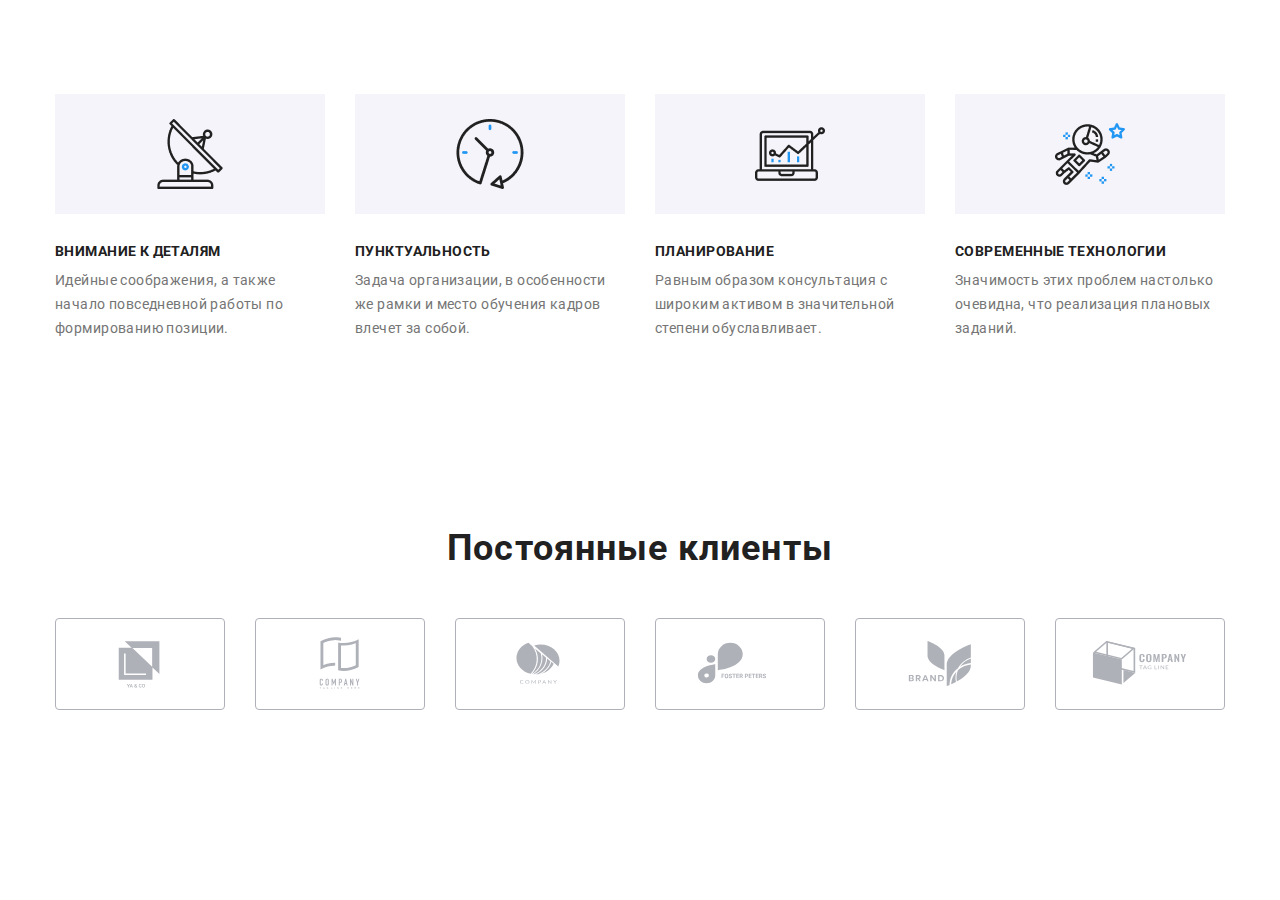
==== index.html @ 2a566a7b "add8" ====
<!DOCTYPE html>
<html lang="ru">
<head>
    <meta charset="UTF-8">
    <meta http-equiv="X-UA-Compatible" content="IE=edge">
    <meta name="viewport" content="width=device-width, initial-scale=1.0">
    <title>Modyle 02 classwork</title>
    <link rel="preconnect" href="https://fonts.googleapis.com">
    <link rel="preconnect" href="https://fonts.gstatic.com" crossorigin>
    <link
        href="https://fonts.googleapis.com/css2?family=Montserrat:wght@400;500;700&family=Raleway:wght@400;500;700&family=Roboto:wght@400;500;700;900&display=swap"
        rel="stylesheet">
        <link rel="stylesheet" href="https://cdnjs.cloudflare.com/ajax/libs/modern-normalize/0.6.0/modern-normalize.min.css">
        <link rel="stylesheet" href="./css/main.min.css">
    
</head> 

<body data-body>
        <!-- Header section -->        
    <!-- <header class="header__page">
        <div class=" header-container container">
            <a class="logo link" href="index.html"> <span class="logo__accent">Web</span>Studio</a>           
            <nav class="header__nav list">
                <ul class="header__list list">
                    <li class=" header__item"><a class="header__link link header__link--active current" href="">Студия</a></li>
                    <li class="header__item"><a class="header__link link" href="./portfolio.html">Портфолио</a></li>
                    <li class="header__item"><a class="header__link link" href="">Контакты</a></li>
                </ul>
            </nav>
                           
                <ul class=" info-list  list">
                    <li class="info-list__link-email "> <a class="info-list__email link " href="mailto:info@devstudio.com">
                         <svg class="info-list__email-icon" widht="16" height="12">
                        <use href="./images/sprite2.svg#hover"></use>
                    </svg> info@devstudio.com</a></li>
                    <li class="info-list__link-contact"> <a class=" info-list__contact-number link" href="tel:+380961111111" > 
                        <svg class=" info-list__phone-icon" widht="10" height="16">
                        <use href="./images/sprite2.svg#smartphone"></use>
                    </svg>+38 096 111 11 11</a></li>
                </ul>          
        </div>           
    </header> -->

        <!-- Button section -->   
    <main>
        <!-- <section class="hero">
        <div class="  btn-section-site container">
            <h1 class="hero__slogan">ЭФФЕКТИВНЫЕ РЕШЕНИЯ<br> ДЛЯ ВАШЕГО БИЗНЕСА</h1> 
            <button class="hero__btn" type= "button" data-modal-open>
                Заказать услугу</button>
        </div>
        </section>    -->

     <!-- List section -->    
             <section class="section  feature-section"> 
                <div class=" container ">
                <ul class="feature-section__list list ">
                    <li class="list__title-site list__title-antenna" >
                        <h3 class="list__title">Внимание к деталям</h3>
                        <p class="list__text">Идейные соображения, а также начало повседневной 
                            работы по формированию позиции.
                        </p>
                    </li>
                    <li class="list__title-site  list__title-clock">
                        <h3 class="list__title">Пунктуальность</h3>
                        <p class="list__text">Задача организации, в особенности же рамки и место
                             обучения кадров влечет за собой.
                            </p>
                    </li>
                    <li class="list__title-site list__title-diagram">
                        <h3 class="list__title">Планирование</h3>
                        <p class="list__text">Равным образом консультация с широким активом в 
                            значительной степени обуславливает.
                        </p>
                    </li>
                    <li class="list__title-site list__title-astronaut">
                        <h3 class="list__title">Современные технологии</h3> 
                        <p class="list__text">Значимость этих проблем настолько очевидна, 
                            что реализация плановых заданий.
                        </p>
                    </li>
                </ul>
                </div>
            </section>

            <!-- <section class="description">
                <div class="container "> 
                    <h2 class="description__title">Чем мы занимаемся</h2>               
                    <ul class="list description__list">
                        <li class="list__image"><img class="" src="./images/img1.jpg" alt="рабочий стол с планшетом" width="370">
                        <p class="list__description-text">десктопные приложения</p>
                    </li>
                        <li class="list__image"><img class="" src="./images/img2.jpg" alt="ноутбук с разработкой дизайна" width="370">
                        <p class="list__description-text">мобильные приложения</p>
                    </li>
                        <li class="list__image"><img class="" src="./images/img3.jpg" alt="планшет с радугой цветов" width="370">
                        <p class="list__description-text">дизайнерские решения</p>
                    </li>
                    </ul>  
                </div>
            </section> --> 
           

     <!-- Team section -->
        <!-- <section class=" team section">
            <div class="   container">
            <h2 class="team__title">Наша команда</h2>
            <ul class="list team__names">
                <li class="team__list">
                        <img src="./images/img4.jpg" alt="Игорь Демьяненко" width="270">
                        <div class="team__container">                       
                    <h3 class="team__name">Игорь Демьяненко</h3>
                    <p class="team__job">Product Designer</p>
                        <ul class="team__social-list list">
                            <li class="team__social-item"><a class="team__social-link" href="">
                                <svg class="team__social-icon" width="20" height="20">
                                    <use href="./images/sprite.svg#instagram"></use>
                                </svg>
                            </a></li>
                            <li class="team__social-item"><a class="team__social-link" href="">
                                <svg class="team__social-icon" widht="20" height="20">
                                    <use href="./images/sprite.svg#twitter"></use>
                                </svg>
                            </a></li>
                            <li class="team__social-item"><a class="team__social-link" href="">
                                <svg class="team__social-icon" widht="20" height="20">
                                    <use href="./images/sprite.svg#facebook"></use>
                                </svg>
                            </a></li>
                            <li class="team__social-item"><a class="team__social-link" href="">
                                <svg class="team__social-icon" widht="20" height="20">
                                    <use href="./images/sprite.svg#linkedin"></use>
                                </svg>
                            </a></li>
                        </ul>
                </div>
                </li>

                <li class="team__list">
                        <img src="./images/img5.jpg" alt="Ольга Репина" width="270">
                        <div class="team__container">
                    <h3 class="team__name">Ольга Репина</h3>
                    <p class="team__job">Frontend Developer</p>
                        <ul class="team__social-list list">
                            <li class="team__social-item"><a class="team__social-link" href="">
                                <svg class="team__social-icon" widht="20" height="20">
                                    <use href="./images/sprite.svg#instagram"></use>
                                </svg>
                            </a></li>
                            <li class="team__social-item"><a class="team__social-link" href="">
                                <svg class="team__social-icon" widht="20" height="20">
                                    <use href="./images/sprite.svg#twitter"></use>
                                </svg>
                            </a></li>
                            <li class="team__social-item"><a class="team__social-link" href="">
                                <svg class="team__social-icon" widht="20" height="20">
                                    <use href="./images/sprite.svg#facebook"></use>
                                </svg>
                            </a></li>
                            <li class="team__social-item"><a class="team__social-link" href="">
                                <svg class="team__social-icon" widht="20" height="20">
                                    <use href="./images/sprite.svg#linkedin"></use>
                                </svg>
                            </a></li>
                        </ul>
                    </div>
                </li>

                <li class="team__list">
                        <img src="./images/img6.jpg" alt="Николай Тарасов" width="270">
                        <div class="team__container">
                    <h3 class="team__name">Николай Тарасов</h3>
                    <p class="team__job">Marketing</p>
                        <ul class="team__social-list list">
                            <li class="team__social-item"><a class="team__social-link" href="">
                                <svg class="team__social-icon" widht="20" height="20">
                                    <use href="./images/sprite.svg#instagram"></use>
                                </svg>
                            </a></li>
                            <li class="team__social-item"><a class="team__social-link" href="">
                                <svg class="team__social-icon" widht="20" height="20">
                                    <use href="./images/sprite.svg#twitter"></use>
                                </svg>
                            </a></li>
                            <li class="team__social-item"><a class="team__social-link" href="">
                                <svg class="team__social-icon" widht="20" height="20">
                                    <use href="./images/sprite.svg#facebook"></use>
                                </svg>
                            </a></li>
                            <li class="team__social-item"><a class="team__social-link" href="">
                                <svg class="team__social-icon" widht="20" height="20">
                                    <use href="./images/sprite.svg#linkedin"></use>
                                </svg>
                            </a></li>
                         </ul>
                    </div>
                    </li>
                <li class="team__list">
                        <img src="./images/img7.jpg" alt="Михаил Ермаков" width="270">
                        <div class="team__container">
                    <h3 class="team__name">Михаил Ермаков</h3>
                    <p class="team__job">UI Designer</p>
                        <ul class="team__social-list list">
                            <li class="team__social-item"><a class="team__social-link" href="">
                                <svg class="team__social-icon" widht="20" height="20">
                                    <use href="./images/sprite.svg#instagram"></use>
                                </svg>
                            </a></li>
                            <li class="team__social-item"><a class="team__social-link" href="">
                                <svg class="team__social-icon" widht="20" height="20">
                                    <use href="./images/sprite.svg#twitter"></use>
                                </svg>
                            </a></li>
                            <li class="team__social-item"><a class="team__social-link" href="">
                                <svg class="team__social-icon" widht="20" height="20">
                                    <use href="./images/sprite.svg#facebook"></use>
                                </svg>
                            </a></li>
                            <li class="team__social-item"><a class="team__social-link" href="">
                                <svg class="team__social-icon" widht="20" height="20">
                                    <use href="./images/sprite.svg#linkedin"></use>
                                </svg>
                            </a></li>
                        </ul>
                    </div>
                </li>
            </ul>            
            </div>
        </section> -->

        <!--List section-->
    <section class="section clients"> 
        <div class=" container">
            <h2 class="clients__title">Постоянные клиенты</h2>
            <ul class=" clients__list list ">
                <li class="clients__link-section"><a class="clients__link-style" href="">
                        <svg class="clients__link" widht="106" height="60">
                            <use href="./images/sprite2.svg#logo"></use>
                    </svg>                    
                    </a>
                </li>
                <li class="clients__link-section"><a class="clients__link-style" href="">
                        <svg class="clients__link" widht="106" height="60"> 
                            <use href="./images/sprite2.svg#logo1"></use>
                    </svg>
                
                    </a>
                </li>
                <li class="clients__link-section"><a class="clients__link-style" href="">
                        <svg class="clients__link" widht="106" height="60">
                            <use href="./images/sprite2.svg#logo2"></use>
                    </svg>               
                    </a>
                </li>
                <li class="clients__link-section"><a class="clients__link-style" href="">
                        <svg class="clients__link" widht="106" height="60">
                            <use href="./images/sprite2.svg#logo3"></use>
                    </svg>                   
                    </a>
                </li>
                <li class="clients__link-section"><a class="clients__link-style" href="">
                        <svg class="clients__link" widht="106" height="60">
                            <use href="./images/sprite2.svg#logo4"></use>
                    </svg>                 
                    </a>
                </li>
                <li class="clients__link-section"><a class="clients__link-style" href="">
                        <svg class="clients__link" widht="106" height="60">
                            <use href="./images/sprite2.svg#logo5"></use>
                    </svg>               
                    </a>
                </li>  
            </ul>
        </div>
    </section>         
    </main>

    <!-- Footer section -->
    <!-- <footer class="  footer footer-site ">
        <div class="footer-section container">
            <div>
                <a class="footer-site__logo logo link" href="index.html"><span class="logo__accent">Web</span>Studio</a>
                <address class="">
                <ul class="information list  ">                    
                    <li class=" adress footer-container " > г. Киев, пр-т Леси Украинки, 26</li>
                    <li class="information__email"><a class="link information__email-link" href="mailto:info@devstudio.com">info@example.com</a></li>
                   <li class="information__contact"> <a class="information__contact-link link" href="tel:+380961111111">+38 099 111 11 11</a></li>                 
                </ul>
                </address>
            </div>
            <div class="  icon-footer ">
                <p class="icon-footer__title">присоединяйтесь</p>
                <ul class=" list list-footer ">
                    <li class="icon-footer__item"><a class="icon-footer__link" href="">
                            <svg class="icon-footer__icon" widht="20" height="20">
                                <use href="./images/sprite.svg#instagram"></use>
                            </svg>
                        </a></li>
                    <li class="icon-footer__item"><a class="icon-footer__link" href="">
                            <svg class="icon-footer__icon" widht="20" height="20">
                                <use href="./images/sprite.svg#twitter"></use>
                            </svg>
                        </a></li>
                    <li class="icon-footer__item"><a class="icon-footer__link" href="">
                            <svg class="icon-footer__icon" widht="20" height="20">
                                <use href="./images/sprite.svg#facebook"></use>
                            </svg>
                        </a></li>
                    <li class="icon-footer__item"><a class="icon-footer__link" href="">
                            <svg class="icon-footer__icon" widht="20" height="20">
                                <use href="./images/sprite.svg#linkedin"></use>
                            </svg>
                        </a></li>
                </ul>
            </div>
            <div class="footer-send">
                <p class="icon-footer__title">ПОДПИШИТЕСЬ НА РАССЫЛКУ</p>
                <form class="footer-send__form">
                    <label>
                        <input class="footer-send__input" type="email" name="email" placeholder="E-mail" required>
                    </label>
                    <button class="footer-send__btn" type="submit">Подписаться<svg class="svg-send" width="24" height="24">
                            <use href="./images/sprite.svg#telegram"></use>
                        </svg></button>
                </form>
            </div>
        </div>      
    </footer> -->

    <!-- modal window -->

    <!-- <div class="backdrop is-hidden" data-modal>
        <div class="modal">
          <button class="modal__close-btn" type="button" data-modal-close>
            <svg width="18" height="18">
              <use href="./images/sprite.svg#icon-close"></use>
            </svg>
          </button>
          <form class="modal-form">
             <strong class="modal-form__text">Оставьте свои данные, мы вам перезвоним</strong>
            <div class="modal-form__contact-container">
                <label class="modal-form__contact" for="name">Имя</label>
                <input class="modal-form__input" type="text" name="name" id="name" required>
                <svg class="modal-form__icon" width="18" height="18">
                    <use href="./images/sprite.svg#person-icon"></use>
                </svg>
            </div>
            <div class="modal-form__contact-container">
                <label class="modal-form__contact" for="tel">Телефон</label>
                <input class="modal-form__input" type="tel" name="name" id="tel" required>
                <svg class="modal-form__icon" width="18" height="18">
                    <use href="./images/sprite.svg#phone-icon"></use>
                </svg>
            </div>
            <div class="modal-form__contact-container">
                <label class="modal-form__contact" for="mail">Почта</label>
                <input class="modal-form__input" type="email" name="mail" id="mail" required>
                <svg class="modal-form__icon" width="18" height="18">
                    <use href="./images/sprite.svg#email-icon"></use>
                </svg>
            </div>

            <div class="modal__comm">
                <label class="modal__comment-text" for="comment">Комментарий </label>
                <textarea class="modal__comment" name="comment" id="comment" placeholder="Введите текст"></textarea>
            </div>               
              <label class="modal__form-checkbox">
                <input class="modal__visually-hidden modal__checkbox-input" type="checkbox" name="checkbox" checked required>
                <span class="modal__checkbox-custom">
                    <svg class="modal__checkbox-icon" width="16" height="15">
                        <use href="./images/sprite.svg#icon-check"></use>
                    </svg>
                </span>
                <span class="modal__text-agreed"> 
                    Соглашаюсь с рассылкой и принимаю
                    <a class="modal__link" href=" ">Условия договора</a>
                </span>
              </label>  
                <button class="modal__button" type="submit">Отправить</button>
          </form>         
        </div>
      </div> -->

      <script src="./js/modal.js"> </script>
  
</body>
</html>
---- css/main.min.css ----
:root{--logo-color:#000000;--main-font: "Roboto";--secondary-font: "Raleway";--accent-color: #2196F3;--main-txt-dark: #FFFFFF;--main-txt-light: #212121;--p-color: #757575;--fill-color: #AFB1B8;--footer-color:#2F303A;--animation: 250ms cubic-bezier(0.4, 0, 0.2, 1);--indent:30px}body{font-family:Roboto,sans-serif;font-size:14px;letter-spacing:.03em;background-color:#fff;color:#212121}body.no-scroll{overflow:hidden}h1,h2,h3,h4,p{margin-top:0;margin-bottom:0}ul{margin-top:0;margin-bottom:0;padding-left:0}img{display:block;max-width:100%;height:auto}.list{list-style:none;margin-top:0;padding-left:0}.link{text-decoration:none}.container{width:100%;padding-left:15px;padding-right:15px;margin-left:auto;margin-right:auto}@media screen and (min-width: 480px){.container{max-width:480px}}@media screen and (min-width: 768px){.container{max-width:768px}}@media screen and (min-width: 1200px){.container{max-width:1200px}}.hero__btn{margin-left:auto;margin-right:auto;margin-top:30px;padding:10px 32px;min-width:200px;-webkit-box-shadow:0px 4px 4px rgba(0,0,0,.15);box-shadow:0px 4px 4px rgba(0,0,0,.15);border:none;border-radius:4px;font-family:Roboto,sans-serif;font-weight:700;font-size:16px;line-height:1.88;text-align:center;letter-spacing:.06em;cursor:pointer;background-color:var(--accent-color);color:var(--main-txt-dark)}.modal__button{display:block;margin-left:auto;margin-right:auto;padding:10px 32px;min-width:200px;-webkit-box-shadow:rgba(0,0,0,.15) 0px 4px 4px;box-shadow:rgba(0,0,0,.15) 0px 4px 4px;border:none;border-radius:4px;font-weight:700;font-size:16px;line-height:1.88;text-align:center;letter-spacing:.06em;cursor:pointer;background-color:var(--accent-color);color:var(--main-txt-dark);-webkit-transition:-webkit-box-shadow var(--animation);transition:-webkit-box-shadow var(--animation);transition:box-shadow var(--animation);transition:box-shadow var(--animation), -webkit-box-shadow var(--animation)}.modal__button:hover,.modal__button:focus{-webkit-box-shadow:0px 4px 4px rgba(0,0,0,.25);box-shadow:0px 4px 4px rgba(0,0,0,.25)}.modal__close-btn{position:absolute;top:8px;right:8px;display:-webkit-box;display:-ms-flexbox;display:flex;-webkit-box-align:center;-ms-flex-align:center;align-items:center;-webkit-box-pack:center;-ms-flex-pack:center;justify-content:center;width:30px;height:30px;border:1px solid rgba(0,0,0,.1);border-radius:50%;background-color:var(--main-txt-dark);cursor:pointer;-webkit-transition:fill var(--animation);transition:fill var(--animation)}.modal__close-btn:hover,.modal__close-btn:focus{fill:var(--accent-color)}.portfolio__btn{padding:6px 22px;border-radius:4px;border:none;font-family:Roboto;font-weight:500;font-size:16px;line-height:1.6;letter-spacing:.03em;cursor:pointer;color:var(--main-txt-light);-webkit-transition:color var(--animation),background-color var(--animation),-webkit-box-shadow var(--animation);transition:color var(--animation),background-color var(--animation),-webkit-box-shadow var(--animation);transition:color var(--animation),background-color var(--animation),box-shadow var(--animation);transition:color var(--animation),background-color var(--animation),box-shadow var(--animation),-webkit-box-shadow var(--animation);background-color:#f5f4fa}.portfolio__btn--accent{background-color:var(--accent-color);color:var(--main-txt-dark)}.portfolio__btn:hover,.portfolio__btn:focus{-webkit-box-shadow:0px 4px 4px rgba(0,0,0,.25);box-shadow:0px 4px 4px rgba(0,0,0,.25);background-color:var(--accent-color);color:var(--main-txt-dark)}.footer-send__btn{display:-webkit-inline-box;display:-ms-inline-flexbox;display:inline-flex;-webkit-box-align:center;-ms-flex-align:center;align-items:center;letter-spacing:.06em;margin-left:12px;padding-top:10px;padding-right:28px;padding-bottom:10px;padding-left:29px;font-family:inherit;font-weight:700;font-size:16px;line-height:1.88;color:var(--main-txt-dark);background-color:var(--accent-color);cursor:pointer;-webkit-box-shadow:0px 4px 4px rgba(0,0,0,.15);box-shadow:0px 4px 4px rgba(0,0,0,.15);border-radius:4px;border:none}.list__title{margin-bottom:10px;font-family:Roboto,sans-serif;font-style:normal;font-weight:bold;font-size:14px;line-height:1.1;letter-spacing:.03em;text-transform:uppercase;color:var(--main-txt-light)}.team__title{margin-bottom:50px;font-weight:700;font-size:36px;line-height:1.1;text-align:center;letter-spacing:.03em;color:var(--main-txt-light)}.clients__title{margin-bottom:50px;font-weight:700;font-size:36px;line-height:1.1;text-align:center;letter-spacing:.03em;color:var(--main-txt-light)}.icon-footer__title{-webkit-box-align:baseline;-ms-flex-align:baseline;align-items:baseline;text-transform:uppercase;font-weight:700;line-height:1.14;margin-bottom:20px;color:var(--main-txt-dark)}.portfolio__galery-title{border:1px solid #eee;border-top:none;padding-top:20px;padding-bottom:20px;padding-left:24px}.description__title{margin-bottom:50px;font-family:Roboto,sans-serif;font-style:normal;font-weight:bold;font-size:36px;line-height:1.1;text-align:center;letter-spacing:.03em;color:var(--main-txt-light)}.portfolio__overlay{display:none}.header__page{padding-top:24px;padding-bottom:24px;border-bottom:1px solid #ececec}.header-container{-webkit-box-pack:justify;-ms-flex-pack:justify;justify-content:space-between;display:-webkit-box;display:-ms-flexbox;display:flex;-webkit-box-align:center;-ms-flex-align:center;align-items:center}.logo{margin-right:92px;display:block;font-family:Raleway;font-style:normal;font-weight:bold;font-size:26px;line-height:1.1;letter-spacing:.03em;color:var(--logo-color)}.header__list{display:-webkit-box;display:-ms-flexbox;display:flex;-webkit-box-align:center;-ms-flex-align:center;align-items:center}.header__item:not(:last-child){margin-right:50px}.header__link{font-family:Roboto,sans-serif;font-style:normal;font-weight:500;font-size:14px;line-height:1.1;color:var(--main-txt-light);-webkit-transition:color var(--animation);transition:color var(--animation)}.header__link--active{color:var(--accent-color)}.header__link:hover,.header__link:focus{color:var(--accent-color)}.current{position:relative}.current::after{content:"";position:absolute;bottom:0;left:0;-webkit-transform:translateY(31px);transform:translateY(31px);width:100%;height:4px;background-color:var(--accent-color);border-radius:2px}.info-list{display:-webkit-box;display:-ms-flexbox;display:flex;margin-left:auto;-webkit-box-align:center;-ms-flex-align:center;align-items:center}.info-list__email-icon{margin-right:10px;width:16px;height:12px;fill:currentColor}.info-list__phone-icon{margin-right:10px;width:10px;height:16px;fill:currentColor}.info-list__email,.info-list__contact-number{font-family:Roboto,sans-serif;font-style:normal;font-weight:500;font-size:14px;line-height:1.1;letter-spacing:.02em;color:var(--p-color);-webkit-transition:color var(--animation);transition:color var(--animation)}.info-list__email:hover,.info-list__email:focus{color:var(--accent-color)}.info-list__contact-number:hover,.info-list__contact-number:focus{color:var(--accent-color)}.info-list__link-contact{margin-left:50px}.hero{background-image:-webkit-gradient(linear, left bottom, left top, from(rgba(47, 48, 58, 0.4)), to(rgba(47, 48, 58, 0.4))),url(../images/hero/Img\ \(1\).jpg);background-image:linear-gradient(to top, rgba(47, 48, 58, 0.4), rgba(47, 48, 58, 0.4)),url(../images/hero/Img\ \(1\).jpg);background-size:cover;background-repeat:no-repeat;background-position:center;max-width:1600px;height:600px;margin:0 auto;text-align:center;padding-top:200px;padding-bottom:200px;background-color:#c4c4c4}.hero__slogan{font-family:Roboto,sans-serif;font-style:normal;font-weight:900;font-size:44px;letter-spacing:.06em;line-height:1.36;text-align:center;color:var(--main-txt-dark)}.feature-section{padding-top:60px;padding-bottom:60px}@media screen and (min-width: 1200px){.feature-section{padding-top:94px;padding-bottom:94px}}.list__title-site::before{display:block;content:"";height:120px;background-color:#f5f4fa;background-repeat:no-repeat;background-position:center;margin-bottom:30px}.list__title-antenna::before{background-image:url(../images/antenna\ 1.png)}.list__title-clock::before{background-image:url(../images/clock\ 1.png)}.list__title-diagram::before{background-image:url(../images/diagram\ 1.png)}.list__title-astronaut::before{background-image:url(../images/astronaut\ 1.png)}.list__text{font-family:Roboto;font-style:normal;font-weight:normal;font-size:14px;line-height:1.7;letter-spacing:.03em;color:var(--p-color)}.list__title-site{width:270px}.list__title-site:not(:last-child){margin-right:30px}.feature-section__list{display:-webkit-box;display:-ms-flexbox;display:flex;-webkit-box-align:center;-ms-flex-align:center;align-items:center}.description{padding-bottom:94px}.list__image{width:370px;position:relative}.list__image:not(:last-child){margin-right:30px}.list__description-text{text-transform:uppercase;color:var(--main-txt-dark);background-color:rgba(47,48,58,.8);position:absolute;font-weight:700;line-height:1.6;width:100%;height:70px;bottom:0;display:-webkit-box;display:-ms-flexbox;display:flex;-webkit-box-pack:center;-ms-flex-pack:center;justify-content:center;-webkit-box-align:center;-ms-flex-align:center;align-items:center}.description__list{display:-webkit-box;display:-ms-flexbox;display:flex;-webkit-box-align:center;-ms-flex-align:center;align-items:center}.team{background:#f5f4fa}.team__list{background:var(--main-txt-dark);-webkit-box-shadow:0px 1px 3px rgba(0,0,0,.12),0px 1px 1px rgba(0,0,0,.14),0px 2px 1px rgba(0,0,0,.2);box-shadow:0px 1px 3px rgba(0,0,0,.12),0px 1px 1px rgba(0,0,0,.14),0px 2px 1px rgba(0,0,0,.2);border-radius:0px 0px 4px 4px;width:270px}.team__list:not(:last-child){margin-right:30px}.team__names{display:-webkit-box;display:-ms-flexbox;display:flex}.team__container{padding-top:30px;padding-bottom:30px}.team__name{margin-bottom:10px;font-family:Roboto;font-style:normal;font-weight:500;font-size:16px;line-height:1.1;text-align:center;letter-spacing:.03em;color:var(--main-txt-light)}.team__job{font-size:16px;line-height:1.1;text-align:center;color:var(--p-color)}.team__social-list{-webkit-box-pack:center;-ms-flex-pack:center;justify-content:center;margin-top:16px;display:-webkit-box;display:-ms-flexbox;display:flex;-webkit-box-align:center;-ms-flex-align:center;align-items:center}.team__social-link{display:-webkit-box;display:-ms-flexbox;display:flex;-webkit-box-align:center;-ms-flex-align:center;align-items:center;-webkit-box-pack:center;-ms-flex-pack:center;justify-content:center;width:44px;height:44px;background-color:var(--main-txt-dark);border-radius:50%;color:var(--fill-color);-webkit-transition:color var(--animation),background-color var(--animation);transition:color var(--animation),background-color var(--animation)}.team__social-link:hover,.team__social-link:focus{background-color:var(--accent-color);color:var(--main-txt-dark)}.team__social-item:not(:last-child){margin-right:10px}.team__social-icon{width:20px;height:20px;fill:currentColor}.link{display:-webkit-box;display:-ms-flexbox;display:flex;-webkit-box-align:center;-ms-flex-align:center;align-items:center}.clients{padding-top:60px;padding-bottom:60px}@media screen and (min-width: 1200px){.clients{padding-top:94px;padding-bottom:94px}}.clients__list{display:-webkit-box;display:-ms-flexbox;display:flex;-ms-flex-wrap:wrap;flex-wrap:wrap;gap:30px}.clients__link-section{gap:30px}.clients__link-style{border:1px solid var(--fill-color);display:-webkit-box;display:-ms-flexbox;display:flex;-webkit-box-align:center;-ms-flex-align:center;align-items:center;-webkit-box-pack:center;-ms-flex-pack:center;justify-content:center;border-radius:4px;width:170px;height:92px;color:var(--fill-color);-webkit-transition:color var(--animation),border-color var(--animation);transition:color var(--animation),border-color var(--animation)}.clients__link-style:hover,.clients__link-style:focus{color:var(--accent-color);border-color:var(--accent-color)}.clients__link{fill:currentColor;width:106px;height:60px}.portfolio{padding-top:60px;padding-bottom:60px}@media screen and (min-width: 768px){.portfolio{padding-top:60px;padding-bottom:60px}}@media screen and (min-width: 1200px){.portfolio{padding-top:94px;padding-bottom:94px}}.portfolio__list-nav{margin-bottom:50px;display:-webkit-box;display:-ms-flexbox;display:flex;-webkit-box-align:center;-ms-flex-align:center;align-items:center}.list{-webkit-box-pack:center;-ms-flex-pack:center;justify-content:center}.portfolio__navigation:not(:last-child){margin-right:8px}.portfolio__galery-info{-webkit-box-pack:justify;-ms-flex-pack:justify;justify-content:space-between}.portfolio__link-galery{display:block;-webkit-transition:-webkit-box-shadow var(--animation);transition:-webkit-box-shadow var(--animation);transition:box-shadow var(--animation);transition:box-shadow var(--animation), -webkit-box-shadow var(--animation);margin-bottom:30px;-webkit-box-pack:center;-ms-flex-pack:center;justify-content:center}.portfolio__link-galery:hover,.portfolio__link-galery:focus{-webkit-box-shadow:1px 4px 6px 0px rgba(0,0,0,.16),0px 4px 4px 0px rgba(0,0,0,.06),0px 1px 1px 0px rgba(0,0,0,.12);box-shadow:1px 4px 6px 0px rgba(0,0,0,.16),0px 4px 4px 0px rgba(0,0,0,.06),0px 1px 1px 0px rgba(0,0,0,.12)}@media screen and (max-width: 767px){.portfolio__link-galery:hover,.portfolio__link-galery:focus{margin:30px}}@media screen and (max-width: 767px){.portfolio__link-galery:hover:not(:last-child),.portfolio__link-galery:focus:not(:last-child){margin-bottom:30px}}.portfolio__card-overlay{position:relative;overflow:hidden}.portfolio__img{max-width:100%;height:auto}.portfolio__description{width:332px;height:168px;font-weight:400;font-size:18px;line-height:28px;color:var(--main-txt-dark)}.portfolio__name-link{margin-bottom:4px;font-family:Roboto;font-style:normal;font-weight:bold;font-size:18px;line-height:2;letter-spacing:.06em;color:var(--main-txt-light)}.portfolio__text{margin-top:0px;margin-bottom:0px;font-family:Roboto;font-style:normal;font-weight:normal;font-size:16px;line-height:1.8;letter-spacing:.03em;color:var(--p-color)}.backdrop{position:fixed;top:0;left:0;width:100%;height:100%;opacity:1;visibility:visible;pointer-events:initial;z-index:1000;-webkit-transition:opacity var(--animation),visibility var(--animation);transition:opacity var(--animation),visibility var(--animation);background-color:rgba(0,0,0,.2)}.backdrop.is-hidden{opacity:0;visibility:hidden;pointer-events:none}.modal{position:absolute;top:50%;left:50%;padding:40px;-webkit-transform:translate(-50%, -50%);transform:translate(-50%, -50%);width:528px;height:581px;background-color:var(--main-txt-dark);border-radius:4px;-webkit-box-shadow:0px 4px 4px 0px rgba(0,0,0,.25);box-shadow:0px 4px 4px 0px rgba(0,0,0,.25)}.modal-form__text{display:block;margin-bottom:12px;font-size:20px;line-height:23px}.modal-form__contact-container{margin-bottom:10px;position:relative}.modal-form__contact{font-size:12px;line-height:1.17;letter-spacing:.01em;color:var(--p-color)}.modal-form__input{margin-top:4px;width:100%;height:40px;padding-top:4px;padding-right:6px;padding-bottom:4px;padding-left:42px;border-radius:4px;outline:none;cursor:pointer;border:1px solid rgba(33,33,33,.2);-webkit-transition:color var(--animation),border-color var(--animation);transition:color var(--animation),border-color var(--animation)}.modal-form__input:hover,.modal-form__input:focus{border-color:var(--accent-color)}.modal-form__input:hover+.modal-form__icon{fill:var(--accent-color)}.modal-form__icon{position:absolute;left:12px;cursor:pointer;bottom:11px;color:var(--main-txt-light);-webkit-transition:fill var(--animation);transition:fill var(--animation)}.modal-form__icon:hover{color:var(--accent-color)}.modal__comm{display:block;line-height:23px}.modal__comment-text{font-weight:400;font-size:12px;line-height:14px;letter-spacing:.01em;color:var(--p-color)}.modal__comment{width:100%;height:120px;padding:12px 16px;font-weight:400;font-size:12px;line-height:16px;letter-spacing:.01em;resize:none;outline:none;border-radius:4px;border:1px solid rgba(33,33,33,.2);-webkit-transition:border-color var(--animation);transition:border-color var(--animation)}.modal__comment:hover,.modal__comment:focus{border-color:var(--accent-color)}.modal__form-checkbox{display:-webkit-box;display:-ms-flexbox;display:flex;margin-bottom:30px;-webkit-box-align:center;-ms-flex-align:center;align-items:center;-webkit-box-pack:center;-ms-flex-pack:center;justify-content:center;gap:7px}.modal__visually-hidden{position:absolute;width:1px;height:1px;margin:-1px;border:0;padding:0;white-space:nowrap;-webkit-clip-path:inset(100%);clip-path:inset(100%);clip:rect(0 0 0 0);overflow:hidden}.modal__checkbox-custom{display:-webkit-inline-box;display:-ms-inline-flexbox;display:inline-flex;-webkit-box-align:center;-ms-flex-align:center;align-items:center;-webkit-box-pack:center;-ms-flex-pack:center;justify-content:center;width:16px;height:15px;outline-offset:-2px;border-radius:2px;border:1px solid var(--main-txt-light);border-color:var(--main-txt-light);-webkit-transition:outline-color var(--animation),background-color var(--animation);transition:outline-color var(--animation),background-color var(--animation)}.modal__checkbox-input:checked+.modal__checkbox-custom{background-color:var(--accent-color);outline:2px solid var(--accent-color)}.modal__checkbox-icon{fill:var(--main-txt-dark)}.modal__text-agreed{font-weight:400;font-size:14px;line-height:1.71px;letter-spacing:.03em;color:var(--p-color)}.modal__link{font-weight:400;font-size:14px;line-height:1.71;letter-spacing:.03em;-webkit-text-decoration-line:underline;text-decoration-line:underline;color:var(--accent-color)}.footer{background-color:var(--footer-color)}.information__email{margin-bottom:9px}.information__email-link{font-family:Roboto;font-size:14px;line-height:1.7;letter-spacing:.03em;color:rgba(255,255,255,.6);font-style:normal;-webkit-transition:color var(--animation);transition:color var(--animation)}.information__email-link:hover{color:var(--accent-color)}.information__contact-link{font-family:Roboto;font-size:14px;line-height:1.7;letter-spacing:.03em;color:rgba(255,255,255,.6);font-style:normal;-webkit-transition:color var(--animation);transition:color var(--animation)}.information__contact-link:hover,.information__contact-link:focus{color:var(--accent-color)}.footer-site__logo{margin-bottom:20px;color:var(--main-txt-dark)}.logo__accent{font-family:Raleway;font-style:normal;font-weight:bold;font-size:26px;line-height:1.1;letter-spacing:.03em;color:var(--accent-color)}.adress{margin-bottom:9px;height:21px;left:215px;top:1739px;font-family:Roboto;font-style:normal;font-weight:normal;font-size:14px;line-height:1.7;letter-spacing:.03em;color:var(--main-txt-dark);-webkit-transition:color var(--animation);transition:color var(--animation);cursor:pointer}.adress:hover,.adress:focus{color:var(--accent-color)}.icon-footer{margin-left:70px}.list-footer{display:-webkit-box;display:-ms-flexbox;display:flex;background-position:center}.footer-section{display:-webkit-box;display:-ms-flexbox;display:flex;-webkit-box-align:baseline;-ms-flex-align:baseline;align-items:baseline}.footer-container{-webkit-box-orient:vertical;-webkit-box-direction:normal;-ms-flex-direction:column;flex-direction:column;display:-webkit-box;display:-ms-flexbox;display:flex}.icon-footer__item:not(:last-child){margin-right:10px}.icon-footer__link{display:-webkit-box;display:-ms-flexbox;display:flex;-webkit-box-align:center;-ms-flex-align:center;align-items:center;-webkit-box-pack:center;-ms-flex-pack:center;justify-content:center;width:44px;height:44px;background-color:rgba(255,255,255,.1);border-radius:50%;-webkit-transition:background-color var(--animation);transition:background-color var(--animation)}.icon-footer__link:hover,.icon-footer__link:focus{background-color:var(--accent-color)}.icon-footer__icon{width:20px;height:20px;fill:var(--main-txt-dark);-webkit-transition:color var(--animation),background-color var(--animation);transition:color var(--animation),background-color var(--animation)}.icon-footer__link:hover .icon-footer__icon,.icon-footer__link:focus .icon-footer__icon{color:var(--main-txt-dark)}.footer-send{margin-left:auto}.footer-send__input{padding-left:16px;width:358px;height:50px;color:rgba(255,255,255,.6);border:1px solid rgba(255,255,255,.3);-webkit-filter:drop-shadow(0px 4px 4px rgba(0, 0, 0, 0.15));filter:drop-shadow(0px 4px 4px rgba(0, 0, 0, 0.15));border-radius:4px;background-color:rgba(0,0,0,0);outline:rgba(0,0,0,0);cursor:pointer;-webkit-transition:border-color var(--animation);transition:border-color var(--animation)}.footer-send__input:hover,.footer-send__input:focus{border-color:var(--accent-color)}.svg-send{margin-left:10px}.footer-site{padding-top:60px;padding-bottom:60px}/*# sourceMappingURL=main.min.css.map */
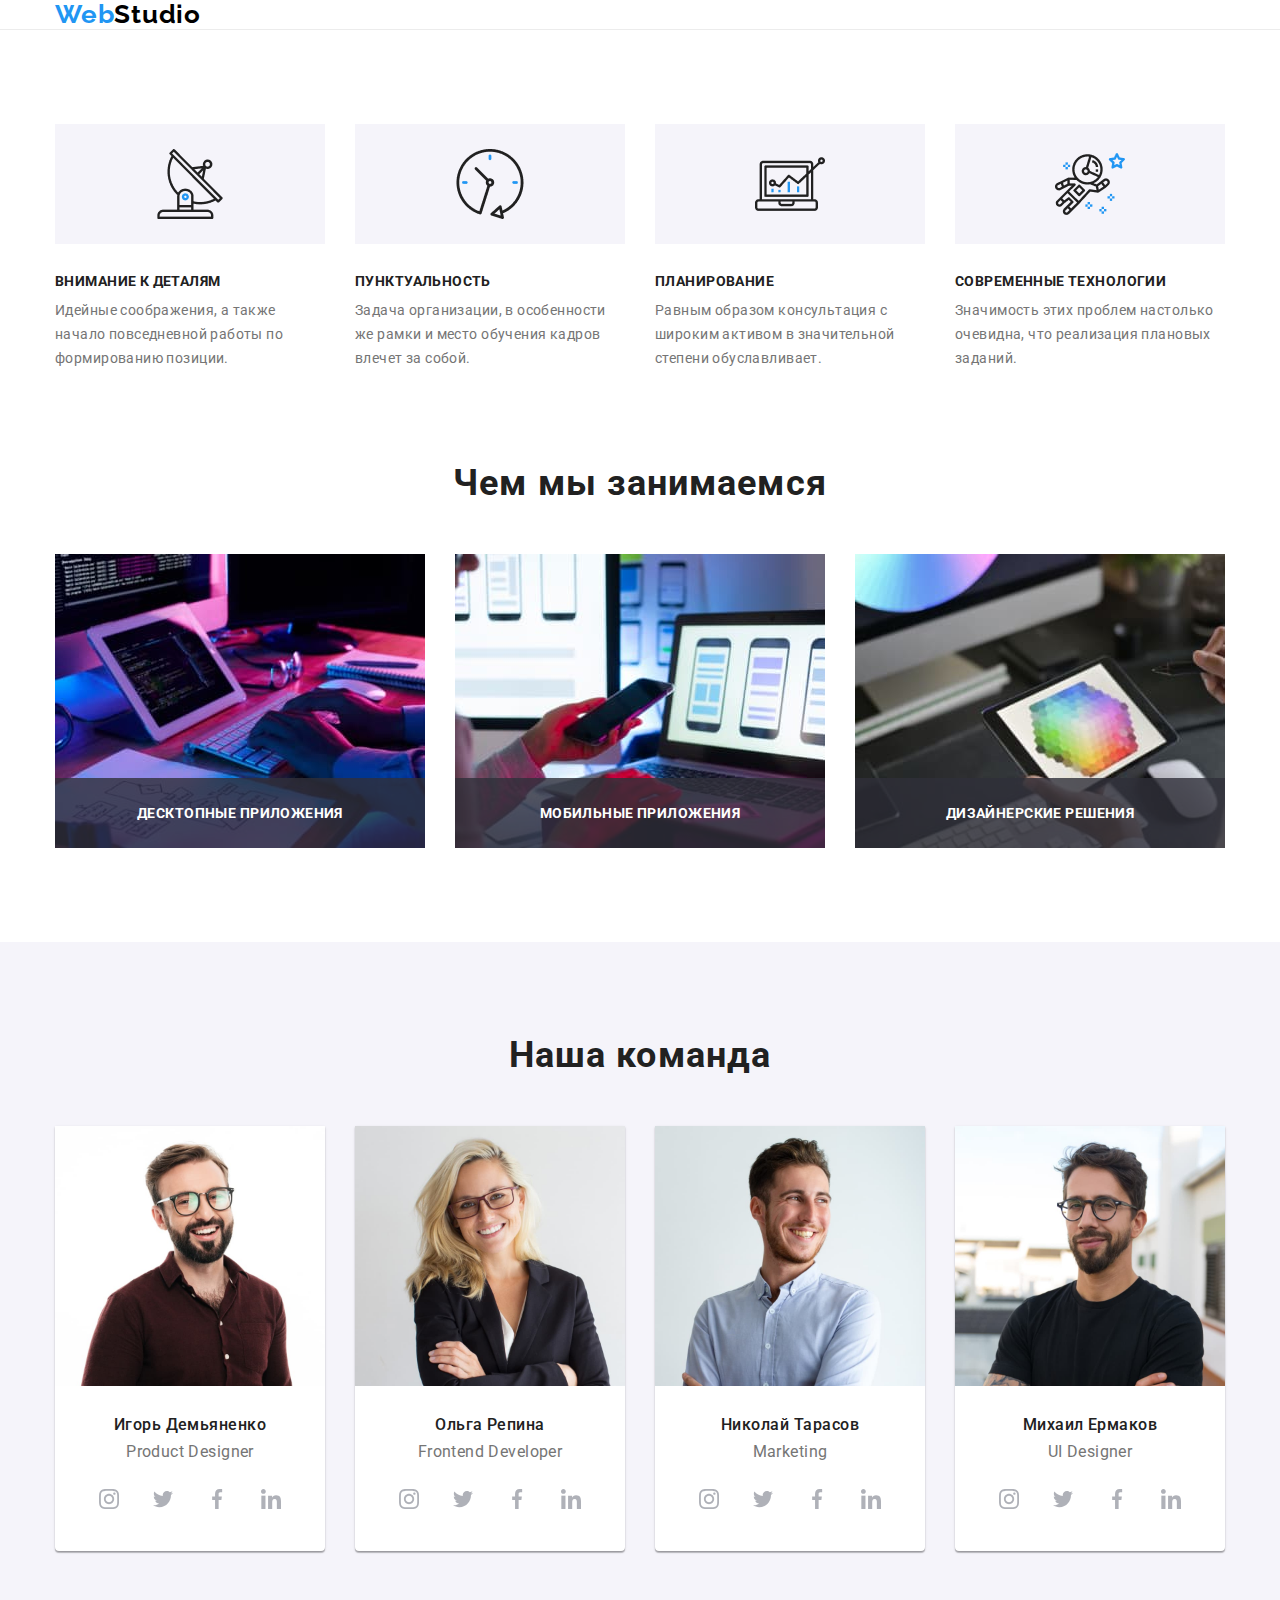
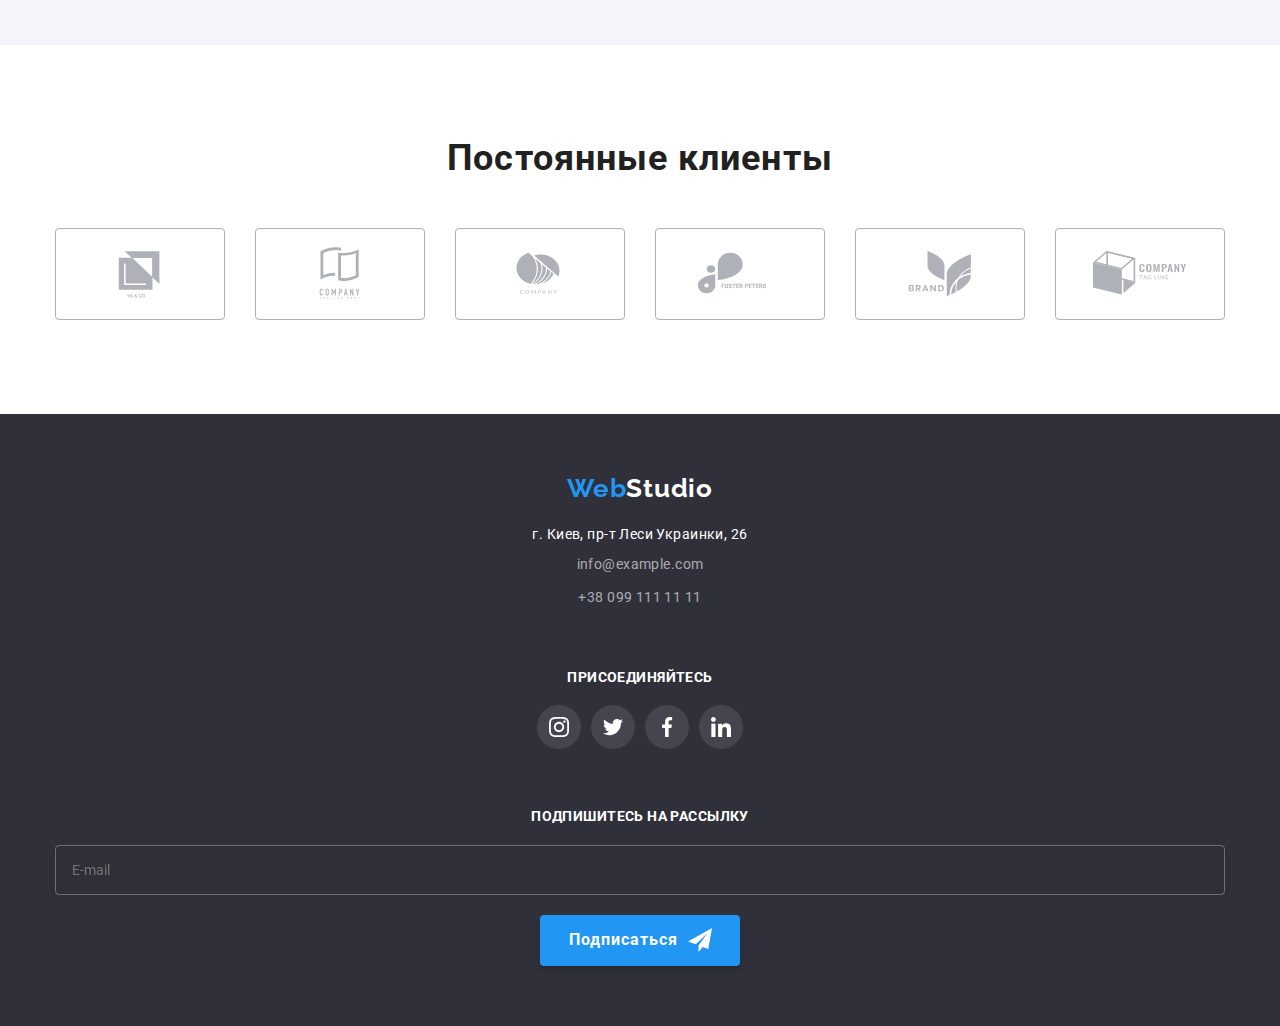
==== commit fa4f779f: "add8" ====
--- a/index.html
+++ b/index.html
@@ -17,9 +17,15 @@
 
 <body data-body>
         <!-- Header section -->        
-    <!-- <header class="header__page">
+    <header class="header__page">
         <div class=" header-container container">
-            <a class="logo link" href="index.html"> <span class="logo__accent">Web</span>Studio</a>           
+            <a class="logo link" href="index.html"> <span class="logo__accent">Web</span>Studio</a>  
+            <button class="mobile-menu-btn" type="button" data-menu-button>
+                <svg class="mobile-menu-icon" width="24" heigth="16">
+                    <use class="mobile-menu-burger" href="./images/sprite2.svg#menu-mobile"></use>
+                    <use class="mobile-menu-close" href="./images/sprite2.svg#close-mobile"></use>
+                </svg>                
+            </button>         
             <nav class="header__nav list">
                 <ul class="header__list list">
                     <li class=" header__item"><a class="header__link link header__link--active current" href="">Студия</a></li>
@@ -39,22 +45,22 @@
                     </svg>+38 096 111 11 11</a></li>
                 </ul>          
         </div>           
-    </header> -->
+    </header>
 
         <!-- Button section -->   
     <main>
-        <!-- <section class="hero">
+          <!-- <section class="hero">
         <div class="  btn-section-site container">
             <h1 class="hero__slogan">ЭФФЕКТИВНЫЕ РЕШЕНИЯ<br> ДЛЯ ВАШЕГО БИЗНЕСА</h1> 
             <button class="hero__btn" type= "button" data-modal-open>
                 Заказать услугу</button>
-        </div>
-        </section>    -->
+        </div> -->
+        </section>     
 
      <!-- List section -->    
              <section class="section  feature-section"> 
                 <div class=" container ">
-                <ul class="feature-section__list list ">
+                <ul class="feature-section__list list">
                     <li class="list__title-site list__title-antenna" >
                         <h3 class="list__title">Внимание к деталям</h3>
                         <p class="list__text">Идейные соображения, а также начало повседневной 
@@ -81,9 +87,9 @@
                     </li>
                 </ul>
                 </div>
-            </section>
-
-            <!-- <section class="description">
+            </section>  
+
+           <section class="description">
                 <div class="container "> 
                     <h2 class="description__title">Чем мы занимаемся</h2>               
                     <ul class="list description__list">
@@ -98,11 +104,11 @@
                     </li>
                     </ul>  
                 </div>
-            </section> --> 
+            </section> 
            
 
      <!-- Team section -->
-        <!-- <section class=" team section">
+       <section class=" team section">
             <div class="   container">
             <h2 class="team__title">Наша команда</h2>
             <ul class="list team__names">
@@ -226,7 +232,7 @@
                 </li>
             </ul>            
             </div>
-        </section> -->
+        </section> 
 
         <!--List section-->
     <section class="section clients"> 
@@ -272,13 +278,13 @@
                 </li>  
             </ul>
         </div>
-    </section>         
+    </section>           
     </main>
 
     <!-- Footer section -->
-    <!-- <footer class="  footer footer-site ">
+    <footer class="  footer footer-site ">
         <div class="footer-section container">
-            <div>
+            <div >
                 <a class="footer-site__logo logo link" href="index.html"><span class="logo__accent">Web</span>Studio</a>
                 <address class="">
                 <ul class="information list  ">                    
@@ -325,7 +331,7 @@
                 </form>
             </div>
         </div>      
-    </footer> -->
+    </footer>
 
     <!-- modal window -->
 
@@ -377,11 +383,50 @@
                 </span>
               </label>  
                 <button class="modal__button" type="submit">Отправить</button>
-          </form>         
+          </form>   
         </div>
       </div> -->
+       
+          <!-- mobile menu -->
+          <div class="mobile-menu" data-menu>
+            <ul class="mobile-menu-nav list">
+                <li class="mobile-menu-item">
+                    <a class="link mobile-menu-link header__link--active" href="">Студия</a>
+                </li>
+                <li class="mobile-menu-item">
+                    <a class="link mobile-menu-link " href="./portfolio.html">Портфолио</a>
+                </li>
+                <li class="mobile-menu-item">
+                    <a class="link mobile-menu-link" href="">Контакты</a>
+                </li>
+            </ul>
+            <ul class="mobile-menu-contacts list">
+                <li class="mobile-menu-contacts-item">
+                    <a class="link mobile-menu-contacts-tell" href="">+38 096 111 11 11</a>
+                </li>
+                <li class="mobile-menu-contacts-item">
+                    <a class="link mobile-menu-contacts-mail" href="">info@devstudio.com</a>
+                </li>
+            </ul>
+            <ul class="mobile-menu-socials list">
+                <li class="mobile-menu-socials-item">
+                    <a class="mobile-menu-socials-link link" href="">Instagram</a>
+                </li>
+                <li class="mobile-menu-socials-item">
+                    <a class="mobile-menu-socials-link link" href="">Twitter</a>
+                </li>
+                <li class="mobile-menu-socials-item">
+                    <a class="mobile-menu-socials-link link" href="">Facebook</a>
+                </li>
+                <li class="mobile-menu-socials-item">
+                    <a class="mobile-menu-socials-link link" href="">LinkedIn</a>
+                </li>
+            </ul>
+          </div>
 
       <script src="./js/modal.js"> </script>
+      <script src="./js//menu.js"> </script>
+
   
 </body>
 </html> --- a/css/main.min.css
+++ b/css/main.min.css
@@ -1 +1 @@
-:root{--logo-color:#000000;--main-font: "Roboto";--secondary-font: "Raleway";--accent-color: #2196F3;--main-txt-dark: #FFFFFF;--main-txt-light: #212121;--p-color: #757575;--fill-color: #AFB1B8;--footer-color:#2F303A;--animation: 250ms cubic-bezier(0.4, 0, 0.2, 1);--indent:30px}body{font-family:Roboto,sans-serif;font-size:14px;letter-spacing:.03em;background-color:#fff;color:#212121}body.no-scroll{overflow:hidden}h1,h2,h3,h4,p{margin-top:0;margin-bottom:0}ul{margin-top:0;margin-bottom:0;padding-left:0}img{display:block;max-width:100%;height:auto}.list{list-style:none;margin-top:0;padding-left:0}.link{text-decoration:none}.container{width:100%;padding-left:15px;padding-right:15px;margin-left:auto;margin-right:auto}@media screen and (min-width: 480px){.container{max-width:480px}}@media screen and (min-width: 768px){.container{max-width:768px}}@media screen and (min-width: 1200px){.container{max-width:1200px}}.hero__btn{margin-left:auto;margin-right:auto;margin-top:30px;padding:10px 32px;min-width:200px;-webkit-box-shadow:0px 4px 4px rgba(0,0,0,.15);box-shadow:0px 4px 4px rgba(0,0,0,.15);border:none;border-radius:4px;font-family:Roboto,sans-serif;font-weight:700;font-size:16px;line-height:1.88;text-align:center;letter-spacing:.06em;cursor:pointer;background-color:var(--accent-color);color:var(--main-txt-dark)}.modal__button{display:block;margin-left:auto;margin-right:auto;padding:10px 32px;min-width:200px;-webkit-box-shadow:rgba(0,0,0,.15) 0px 4px 4px;box-shadow:rgba(0,0,0,.15) 0px 4px 4px;border:none;border-radius:4px;font-weight:700;font-size:16px;line-height:1.88;text-align:center;letter-spacing:.06em;cursor:pointer;background-color:var(--accent-color);color:var(--main-txt-dark);-webkit-transition:-webkit-box-shadow var(--animation);transition:-webkit-box-shadow var(--animation);transition:box-shadow var(--animation);transition:box-shadow var(--animation), -webkit-box-shadow var(--animation)}.modal__button:hover,.modal__button:focus{-webkit-box-shadow:0px 4px 4px rgba(0,0,0,.25);box-shadow:0px 4px 4px rgba(0,0,0,.25)}.modal__close-btn{position:absolute;top:8px;right:8px;display:-webkit-box;display:-ms-flexbox;display:flex;-webkit-box-align:center;-ms-flex-align:center;align-items:center;-webkit-box-pack:center;-ms-flex-pack:center;justify-content:center;width:30px;height:30px;border:1px solid rgba(0,0,0,.1);border-radius:50%;background-color:var(--main-txt-dark);cursor:pointer;-webkit-transition:fill var(--animation);transition:fill var(--animation)}.modal__close-btn:hover,.modal__close-btn:focus{fill:var(--accent-color)}.portfolio__btn{padding:6px 22px;border-radius:4px;border:none;font-family:Roboto;font-weight:500;font-size:16px;line-height:1.6;letter-spacing:.03em;cursor:pointer;color:var(--main-txt-light);-webkit-transition:color var(--animation),background-color var(--animation),-webkit-box-shadow var(--animation);transition:color var(--animation),background-color var(--animation),-webkit-box-shadow var(--animation);transition:color var(--animation),background-color var(--animation),box-shadow var(--animation);transition:color var(--animation),background-color var(--animation),box-shadow var(--animation),-webkit-box-shadow var(--animation);background-color:#f5f4fa}.portfolio__btn--accent{background-color:var(--accent-color);color:var(--main-txt-dark)}.portfolio__btn:hover,.portfolio__btn:focus{-webkit-box-shadow:0px 4px 4px rgba(0,0,0,.25);box-shadow:0px 4px 4px rgba(0,0,0,.25);background-color:var(--accent-color);color:var(--main-txt-dark)}.footer-send__btn{display:-webkit-inline-box;display:-ms-inline-flexbox;display:inline-flex;-webkit-box-align:center;-ms-flex-align:center;align-items:center;letter-spacing:.06em;margin-left:12px;padding-top:10px;padding-right:28px;padding-bottom:10px;padding-left:29px;font-family:inherit;font-weight:700;font-size:16px;line-height:1.88;color:var(--main-txt-dark);background-color:var(--accent-color);cursor:pointer;-webkit-box-shadow:0px 4px 4px rgba(0,0,0,.15);box-shadow:0px 4px 4px rgba(0,0,0,.15);border-radius:4px;border:none}.list__title{margin-bottom:10px;font-family:Roboto,sans-serif;font-style:normal;font-weight:bold;font-size:14px;line-height:1.1;letter-spacing:.03em;text-transform:uppercase;color:var(--main-txt-light)}.team__title{margin-bottom:50px;font-weight:700;font-size:36px;line-height:1.1;text-align:center;letter-spacing:.03em;color:var(--main-txt-light)}.clients__title{margin-bottom:50px;font-weight:700;font-size:36px;line-height:1.1;text-align:center;letter-spacing:.03em;color:var(--main-txt-light)}.icon-footer__title{-webkit-box-align:baseline;-ms-flex-align:baseline;align-items:baseline;text-transform:uppercase;font-weight:700;line-height:1.14;margin-bottom:20px;color:var(--main-txt-dark)}.portfolio__galery-title{border:1px solid #eee;border-top:none;padding-top:20px;padding-bottom:20px;padding-left:24px}.description__title{margin-bottom:50px;font-family:Roboto,sans-serif;font-style:normal;font-weight:bold;font-size:36px;line-height:1.1;text-align:center;letter-spacing:.03em;color:var(--main-txt-light)}.portfolio__overlay{display:none}.header__page{padding-top:24px;padding-bottom:24px;border-bottom:1px solid #ececec}.header-container{-webkit-box-pack:justify;-ms-flex-pack:justify;justify-content:space-between;display:-webkit-box;display:-ms-flexbox;display:flex;-webkit-box-align:center;-ms-flex-align:center;align-items:center}.logo{margin-right:92px;display:block;font-family:Raleway;font-style:normal;font-weight:bold;font-size:26px;line-height:1.1;letter-spacing:.03em;color:var(--logo-color)}.header__list{display:-webkit-box;display:-ms-flexbox;display:flex;-webkit-box-align:center;-ms-flex-align:center;align-items:center}.header__item:not(:last-child){margin-right:50px}.header__link{font-family:Roboto,sans-serif;font-style:normal;font-weight:500;font-size:14px;line-height:1.1;color:var(--main-txt-light);-webkit-transition:color var(--animation);transition:color var(--animation)}.header__link--active{color:var(--accent-color)}.header__link:hover,.header__link:focus{color:var(--accent-color)}.current{position:relative}.current::after{content:"";position:absolute;bottom:0;left:0;-webkit-transform:translateY(31px);transform:translateY(31px);width:100%;height:4px;background-color:var(--accent-color);border-radius:2px}.info-list{display:-webkit-box;display:-ms-flexbox;display:flex;margin-left:auto;-webkit-box-align:center;-ms-flex-align:center;align-items:center}.info-list__email-icon{margin-right:10px;width:16px;height:12px;fill:currentColor}.info-list__phone-icon{margin-right:10px;width:10px;height:16px;fill:currentColor}.info-list__email,.info-list__contact-number{font-family:Roboto,sans-serif;font-style:normal;font-weight:500;font-size:14px;line-height:1.1;letter-spacing:.02em;color:var(--p-color);-webkit-transition:color var(--animation);transition:color var(--animation)}.info-list__email:hover,.info-list__email:focus{color:var(--accent-color)}.info-list__contact-number:hover,.info-list__contact-number:focus{color:var(--accent-color)}.info-list__link-contact{margin-left:50px}.hero{background-image:-webkit-gradient(linear, left bottom, left top, from(rgba(47, 48, 58, 0.4)), to(rgba(47, 48, 58, 0.4))),url(../images/hero/Img\ \(1\).jpg);background-image:linear-gradient(to top, rgba(47, 48, 58, 0.4), rgba(47, 48, 58, 0.4)),url(../images/hero/Img\ \(1\).jpg);background-size:cover;background-repeat:no-repeat;background-position:center;max-width:1600px;height:600px;margin:0 auto;text-align:center;padding-top:200px;padding-bottom:200px;background-color:#c4c4c4}.hero__slogan{font-family:Roboto,sans-serif;font-style:normal;font-weight:900;font-size:44px;letter-spacing:.06em;line-height:1.36;text-align:center;color:var(--main-txt-dark)}.feature-section{padding-top:60px;padding-bottom:60px}@media screen and (min-width: 1200px){.feature-section{padding-top:94px;padding-bottom:94px}}.list__title-site::before{display:block;content:"";height:120px;background-color:#f5f4fa;background-repeat:no-repeat;background-position:center;margin-bottom:30px}.list__title-antenna::before{background-image:url(../images/antenna\ 1.png)}.list__title-clock::before{background-image:url(../images/clock\ 1.png)}.list__title-diagram::before{background-image:url(../images/diagram\ 1.png)}.list__title-astronaut::before{background-image:url(../images/astronaut\ 1.png)}.list__text{font-family:Roboto;font-style:normal;font-weight:normal;font-size:14px;line-height:1.7;letter-spacing:.03em;color:var(--p-color)}.list__title-site{width:270px}.list__title-site:not(:last-child){margin-right:30px}.feature-section__list{display:-webkit-box;display:-ms-flexbox;display:flex;-webkit-box-align:center;-ms-flex-align:center;align-items:center}.description{padding-bottom:94px}.list__image{width:370px;position:relative}.list__image:not(:last-child){margin-right:30px}.list__description-text{text-transform:uppercase;color:var(--main-txt-dark);background-color:rgba(47,48,58,.8);position:absolute;font-weight:700;line-height:1.6;width:100%;height:70px;bottom:0;display:-webkit-box;display:-ms-flexbox;display:flex;-webkit-box-pack:center;-ms-flex-pack:center;justify-content:center;-webkit-box-align:center;-ms-flex-align:center;align-items:center}.description__list{display:-webkit-box;display:-ms-flexbox;display:flex;-webkit-box-align:center;-ms-flex-align:center;align-items:center}.team{background:#f5f4fa}.team__list{background:var(--main-txt-dark);-webkit-box-shadow:0px 1px 3px rgba(0,0,0,.12),0px 1px 1px rgba(0,0,0,.14),0px 2px 1px rgba(0,0,0,.2);box-shadow:0px 1px 3px rgba(0,0,0,.12),0px 1px 1px rgba(0,0,0,.14),0px 2px 1px rgba(0,0,0,.2);border-radius:0px 0px 4px 4px;width:270px}.team__list:not(:last-child){margin-right:30px}.team__names{display:-webkit-box;display:-ms-flexbox;display:flex}.team__container{padding-top:30px;padding-bottom:30px}.team__name{margin-bottom:10px;font-family:Roboto;font-style:normal;font-weight:500;font-size:16px;line-height:1.1;text-align:center;letter-spacing:.03em;color:var(--main-txt-light)}.team__job{font-size:16px;line-height:1.1;text-align:center;color:var(--p-color)}.team__social-list{-webkit-box-pack:center;-ms-flex-pack:center;justify-content:center;margin-top:16px;display:-webkit-box;display:-ms-flexbox;display:flex;-webkit-box-align:center;-ms-flex-align:center;align-items:center}.team__social-link{display:-webkit-box;display:-ms-flexbox;display:flex;-webkit-box-align:center;-ms-flex-align:center;align-items:center;-webkit-box-pack:center;-ms-flex-pack:center;justify-content:center;width:44px;height:44px;background-color:var(--main-txt-dark);border-radius:50%;color:var(--fill-color);-webkit-transition:color var(--animation),background-color var(--animation);transition:color var(--animation),background-color var(--animation)}.team__social-link:hover,.team__social-link:focus{background-color:var(--accent-color);color:var(--main-txt-dark)}.team__social-item:not(:last-child){margin-right:10px}.team__social-icon{width:20px;height:20px;fill:currentColor}.link{display:-webkit-box;display:-ms-flexbox;display:flex;-webkit-box-align:center;-ms-flex-align:center;align-items:center}.clients{padding-top:60px;padding-bottom:60px}@media screen and (min-width: 1200px){.clients{padding-top:94px;padding-bottom:94px}}.clients__list{display:-webkit-box;display:-ms-flexbox;display:flex;-ms-flex-wrap:wrap;flex-wrap:wrap;gap:30px}.clients__link-section{gap:30px}.clients__link-style{border:1px solid var(--fill-color);display:-webkit-box;display:-ms-flexbox;display:flex;-webkit-box-align:center;-ms-flex-align:center;align-items:center;-webkit-box-pack:center;-ms-flex-pack:center;justify-content:center;border-radius:4px;width:170px;height:92px;color:var(--fill-color);-webkit-transition:color var(--animation),border-color var(--animation);transition:color var(--animation),border-color var(--animation)}.clients__link-style:hover,.clients__link-style:focus{color:var(--accent-color);border-color:var(--accent-color)}.clients__link{fill:currentColor;width:106px;height:60px}.portfolio{padding-top:60px;padding-bottom:60px}@media screen and (min-width: 768px){.portfolio{padding-top:60px;padding-bottom:60px}}@media screen and (min-width: 1200px){.portfolio{padding-top:94px;padding-bottom:94px}}.portfolio__list-nav{margin-bottom:50px;display:-webkit-box;display:-ms-flexbox;display:flex;-webkit-box-align:center;-ms-flex-align:center;align-items:center}.list{-webkit-box-pack:center;-ms-flex-pack:center;justify-content:center}.portfolio__navigation:not(:last-child){margin-right:8px}.portfolio__galery-info{-webkit-box-pack:justify;-ms-flex-pack:justify;justify-content:space-between}.portfolio__link-galery{display:block;-webkit-transition:-webkit-box-shadow var(--animation);transition:-webkit-box-shadow var(--animation);transition:box-shadow var(--animation);transition:box-shadow var(--animation), -webkit-box-shadow var(--animation);margin-bottom:30px;-webkit-box-pack:center;-ms-flex-pack:center;justify-content:center}.portfolio__link-galery:hover,.portfolio__link-galery:focus{-webkit-box-shadow:1px 4px 6px 0px rgba(0,0,0,.16),0px 4px 4px 0px rgba(0,0,0,.06),0px 1px 1px 0px rgba(0,0,0,.12);box-shadow:1px 4px 6px 0px rgba(0,0,0,.16),0px 4px 4px 0px rgba(0,0,0,.06),0px 1px 1px 0px rgba(0,0,0,.12)}@media screen and (max-width: 767px){.portfolio__link-galery:hover,.portfolio__link-galery:focus{margin:30px}}@media screen and (max-width: 767px){.portfolio__link-galery:hover:not(:last-child),.portfolio__link-galery:focus:not(:last-child){margin-bottom:30px}}.portfolio__card-overlay{position:relative;overflow:hidden}.portfolio__img{max-width:100%;height:auto}.portfolio__description{width:332px;height:168px;font-weight:400;font-size:18px;line-height:28px;color:var(--main-txt-dark)}.portfolio__name-link{margin-bottom:4px;font-family:Roboto;font-style:normal;font-weight:bold;font-size:18px;line-height:2;letter-spacing:.06em;color:var(--main-txt-light)}.portfolio__text{margin-top:0px;margin-bottom:0px;font-family:Roboto;font-style:normal;font-weight:normal;font-size:16px;line-height:1.8;letter-spacing:.03em;color:var(--p-color)}.backdrop{position:fixed;top:0;left:0;width:100%;height:100%;opacity:1;visibility:visible;pointer-events:initial;z-index:1000;-webkit-transition:opacity var(--animation),visibility var(--animation);transition:opacity var(--animation),visibility var(--animation);background-color:rgba(0,0,0,.2)}.backdrop.is-hidden{opacity:0;visibility:hidden;pointer-events:none}.modal{position:absolute;top:50%;left:50%;padding:40px;-webkit-transform:translate(-50%, -50%);transform:translate(-50%, -50%);width:528px;height:581px;background-color:var(--main-txt-dark);border-radius:4px;-webkit-box-shadow:0px 4px 4px 0px rgba(0,0,0,.25);box-shadow:0px 4px 4px 0px rgba(0,0,0,.25)}.modal-form__text{display:block;margin-bottom:12px;font-size:20px;line-height:23px}.modal-form__contact-container{margin-bottom:10px;position:relative}.modal-form__contact{font-size:12px;line-height:1.17;letter-spacing:.01em;color:var(--p-color)}.modal-form__input{margin-top:4px;width:100%;height:40px;padding-top:4px;padding-right:6px;padding-bottom:4px;padding-left:42px;border-radius:4px;outline:none;cursor:pointer;border:1px solid rgba(33,33,33,.2);-webkit-transition:color var(--animation),border-color var(--animation);transition:color var(--animation),border-color var(--animation)}.modal-form__input:hover,.modal-form__input:focus{border-color:var(--accent-color)}.modal-form__input:hover+.modal-form__icon{fill:var(--accent-color)}.modal-form__icon{position:absolute;left:12px;cursor:pointer;bottom:11px;color:var(--main-txt-light);-webkit-transition:fill var(--animation);transition:fill var(--animation)}.modal-form__icon:hover{color:var(--accent-color)}.modal__comm{display:block;line-height:23px}.modal__comment-text{font-weight:400;font-size:12px;line-height:14px;letter-spacing:.01em;color:var(--p-color)}.modal__comment{width:100%;height:120px;padding:12px 16px;font-weight:400;font-size:12px;line-height:16px;letter-spacing:.01em;resize:none;outline:none;border-radius:4px;border:1px solid rgba(33,33,33,.2);-webkit-transition:border-color var(--animation);transition:border-color var(--animation)}.modal__comment:hover,.modal__comment:focus{border-color:var(--accent-color)}.modal__form-checkbox{display:-webkit-box;display:-ms-flexbox;display:flex;margin-bottom:30px;-webkit-box-align:center;-ms-flex-align:center;align-items:center;-webkit-box-pack:center;-ms-flex-pack:center;justify-content:center;gap:7px}.modal__visually-hidden{position:absolute;width:1px;height:1px;margin:-1px;border:0;padding:0;white-space:nowrap;-webkit-clip-path:inset(100%);clip-path:inset(100%);clip:rect(0 0 0 0);overflow:hidden}.modal__checkbox-custom{display:-webkit-inline-box;display:-ms-inline-flexbox;display:inline-flex;-webkit-box-align:center;-ms-flex-align:center;align-items:center;-webkit-box-pack:center;-ms-flex-pack:center;justify-content:center;width:16px;height:15px;outline-offset:-2px;border-radius:2px;border:1px solid var(--main-txt-light);border-color:var(--main-txt-light);-webkit-transition:outline-color var(--animation),background-color var(--animation);transition:outline-color var(--animation),background-color var(--animation)}.modal__checkbox-input:checked+.modal__checkbox-custom{background-color:var(--accent-color);outline:2px solid var(--accent-color)}.modal__checkbox-icon{fill:var(--main-txt-dark)}.modal__text-agreed{font-weight:400;font-size:14px;line-height:1.71px;letter-spacing:.03em;color:var(--p-color)}.modal__link{font-weight:400;font-size:14px;line-height:1.71;letter-spacing:.03em;-webkit-text-decoration-line:underline;text-decoration-line:underline;color:var(--accent-color)}.footer{background-color:var(--footer-color)}.information__email{margin-bottom:9px}.information__email-link{font-family:Roboto;font-size:14px;line-height:1.7;letter-spacing:.03em;color:rgba(255,255,255,.6);font-style:normal;-webkit-transition:color var(--animation);transition:color var(--animation)}.information__email-link:hover{color:var(--accent-color)}.information__contact-link{font-family:Roboto;font-size:14px;line-height:1.7;letter-spacing:.03em;color:rgba(255,255,255,.6);font-style:normal;-webkit-transition:color var(--animation);transition:color var(--animation)}.information__contact-link:hover,.information__contact-link:focus{color:var(--accent-color)}.footer-site__logo{margin-bottom:20px;color:var(--main-txt-dark)}.logo__accent{font-family:Raleway;font-style:normal;font-weight:bold;font-size:26px;line-height:1.1;letter-spacing:.03em;color:var(--accent-color)}.adress{margin-bottom:9px;height:21px;left:215px;top:1739px;font-family:Roboto;font-style:normal;font-weight:normal;font-size:14px;line-height:1.7;letter-spacing:.03em;color:var(--main-txt-dark);-webkit-transition:color var(--animation);transition:color var(--animation);cursor:pointer}.adress:hover,.adress:focus{color:var(--accent-color)}.icon-footer{margin-left:70px}.list-footer{display:-webkit-box;display:-ms-flexbox;display:flex;background-position:center}.footer-section{display:-webkit-box;display:-ms-flexbox;display:flex;-webkit-box-align:baseline;-ms-flex-align:baseline;align-items:baseline}.footer-container{-webkit-box-orient:vertical;-webkit-box-direction:normal;-ms-flex-direction:column;flex-direction:column;display:-webkit-box;display:-ms-flexbox;display:flex}.icon-footer__item:not(:last-child){margin-right:10px}.icon-footer__link{display:-webkit-box;display:-ms-flexbox;display:flex;-webkit-box-align:center;-ms-flex-align:center;align-items:center;-webkit-box-pack:center;-ms-flex-pack:center;justify-content:center;width:44px;height:44px;background-color:rgba(255,255,255,.1);border-radius:50%;-webkit-transition:background-color var(--animation);transition:background-color var(--animation)}.icon-footer__link:hover,.icon-footer__link:focus{background-color:var(--accent-color)}.icon-footer__icon{width:20px;height:20px;fill:var(--main-txt-dark);-webkit-transition:color var(--animation),background-color var(--animation);transition:color var(--animation),background-color var(--animation)}.icon-footer__link:hover .icon-footer__icon,.icon-footer__link:focus .icon-footer__icon{color:var(--main-txt-dark)}.footer-send{margin-left:auto}.footer-send__input{padding-left:16px;width:358px;height:50px;color:rgba(255,255,255,.6);border:1px solid rgba(255,255,255,.3);-webkit-filter:drop-shadow(0px 4px 4px rgba(0, 0, 0, 0.15));filter:drop-shadow(0px 4px 4px rgba(0, 0, 0, 0.15));border-radius:4px;background-color:rgba(0,0,0,0);outline:rgba(0,0,0,0);cursor:pointer;-webkit-transition:border-color var(--animation);transition:border-color var(--animation)}.footer-send__input:hover,.footer-send__input:focus{border-color:var(--accent-color)}.svg-send{margin-left:10px}.footer-site{padding-top:60px;padding-bottom:60px}/*# sourceMappingURL=main.min.css.map */+:root{--logo-color:#000000;--main-font: "Roboto";--secondary-font: "Raleway";--accent-color: #2196F3;--main-txt-dark: #FFFFFF;--main-txt-light: #212121;--p-color: #757575;--fill-color: #AFB1B8;--footer-color:#2F303A;--animation: 250ms cubic-bezier(0.4, 0, 0.2, 1);--indent:30px}body{font-family:Roboto,sans-serif;font-size:14px;letter-spacing:.03em;background-color:#fff;color:#212121}body.no-scroll{overflow:hidden}h1,h2,h3,h4,p{margin-top:0;margin-bottom:0}ul{margin-top:0;margin-bottom:0;padding-left:0}img{display:block;max-width:100%;height:auto}.list{list-style:none;margin-top:0;padding-left:0}.link{text-decoration:none}.container{width:100%;padding-left:15px;padding-right:15px;margin-left:auto;margin-right:auto}@media screen and (min-width: 480px){.container{max-width:480px}}@media screen and (min-width: 768px){.container{max-width:768px}}@media screen and (min-width: 1200px){.container{max-width:1200px}}.section{padding-top:60px;padding-bottom:60px}@media screen and (min-width: 1200px){.section{padding-top:94px;padding-bottom:94px}}.hero__btn{margin-left:auto;margin-right:auto;margin-top:30px;padding:10px 32px;min-width:200px;-webkit-box-shadow:0px 4px 4px rgba(0,0,0,.15);box-shadow:0px 4px 4px rgba(0,0,0,.15);border:none;border-radius:4px;font-family:Roboto,sans-serif;font-weight:700;font-size:16px;line-height:1.88;text-align:center;letter-spacing:.06em;cursor:pointer;background-color:var(--accent-color);color:var(--main-txt-dark)}.modal__button{display:block;margin-left:auto;margin-right:auto;padding:10px 32px;min-width:200px;-webkit-box-shadow:rgba(0,0,0,.15) 0px 4px 4px;box-shadow:rgba(0,0,0,.15) 0px 4px 4px;border:none;border-radius:4px;font-weight:700;font-size:16px;line-height:1.88;text-align:center;letter-spacing:.06em;cursor:pointer;background-color:var(--accent-color);color:var(--main-txt-dark);-webkit-transition:-webkit-box-shadow var(--animation);transition:-webkit-box-shadow var(--animation);transition:box-shadow var(--animation);transition:box-shadow var(--animation), -webkit-box-shadow var(--animation)}.modal__button:hover,.modal__button:focus{-webkit-box-shadow:0px 4px 4px rgba(0,0,0,.25);box-shadow:0px 4px 4px rgba(0,0,0,.25)}.modal__close-btn{position:absolute;top:8px;right:8px;display:-webkit-box;display:-ms-flexbox;display:flex;-webkit-box-align:center;-ms-flex-align:center;align-items:center;-webkit-box-pack:center;-ms-flex-pack:center;justify-content:center;width:30px;height:30px;border:1px solid rgba(0,0,0,.1);border-radius:50%;background-color:var(--main-txt-dark);cursor:pointer;-webkit-transition:fill var(--animation);transition:fill var(--animation)}.modal__close-btn:hover,.modal__close-btn:focus{fill:var(--accent-color)}.portfolio__btn{padding:6px 22px;border-radius:4px;border:none;font-family:Roboto;font-weight:500;font-size:16px;line-height:1.6;letter-spacing:.03em;cursor:pointer;color:var(--main-txt-light);-webkit-transition:color var(--animation),background-color var(--animation),-webkit-box-shadow var(--animation);transition:color var(--animation),background-color var(--animation),-webkit-box-shadow var(--animation);transition:color var(--animation),background-color var(--animation),box-shadow var(--animation);transition:color var(--animation),background-color var(--animation),box-shadow var(--animation),-webkit-box-shadow var(--animation);background-color:#f5f4fa}.portfolio__btn--accent{background-color:var(--accent-color);color:var(--main-txt-dark)}.portfolio__btn:hover,.portfolio__btn:focus{-webkit-box-shadow:0px 4px 4px rgba(0,0,0,.25);box-shadow:0px 4px 4px rgba(0,0,0,.25);background-color:var(--accent-color);color:var(--main-txt-dark)}.footer-send__btn{display:-webkit-box;display:-ms-flexbox;display:flex;-webkit-box-align:center;-ms-flex-align:center;align-items:center;letter-spacing:.06em;margin-left:auto;margin-right:auto;padding-top:10px;padding-right:28px;padding-bottom:10px;padding-left:29px;font-weight:700;font-size:16px;line-height:1.88;color:var(--main-txt-dark);background-color:var(--accent-color);cursor:pointer;-webkit-box-shadow:0px 4px 4px rgba(0,0,0,.15);box-shadow:0px 4px 4px rgba(0,0,0,.15);border-radius:4px;border:none}.list__title{margin-bottom:10px;font-family:Roboto,sans-serif;font-style:normal;font-weight:bold;font-size:14px;line-height:1.1;letter-spacing:.03em;text-transform:uppercase;color:var(--main-txt-light)}@media screen and (max-width: 767px){.list__title{text-align:center}}.team__title{margin-bottom:50px;font-weight:700;font-size:36px;line-height:1.1;text-align:center;letter-spacing:.03em;color:var(--main-txt-light)}.clients__title{margin-bottom:50px;font-weight:700;font-size:36px;line-height:1.1;text-align:center;letter-spacing:.03em;color:var(--main-txt-light)}@media screen and (max-width: 1199px){.clients__title{font-size:28px}}.icon-footer__title{text-align:center;text-transform:uppercase;font-weight:700;line-height:1.14;margin-bottom:20px;color:var(--main-txt-dark);-webkit-box-align:center;-ms-flex-align:center;align-items:center}.portfolio__galery-title{border:1px solid #eee;border-top:none;padding-top:20px;padding-bottom:20px;padding-left:24px}.description__title{margin-bottom:50px;font-family:Roboto,sans-serif;font-style:normal;font-weight:bold;font-size:36px;line-height:1.1;text-align:center;letter-spacing:.03em;color:var(--main-txt-light)}.portfolio__overlay{position:absolute;top:0;left:0;-webkit-transform:translateY(100%);transform:translateY(100%);width:370px;height:294px;padding-top:63px;padding-bottom:63px;background-color:rgba(33,150,243,.9);padding-left:24px;padding-right:24px;-webkit-transition:-webkit-transform var(--animation);transition:-webkit-transform var(--animation);transition:transform var(--animation);transition:transform var(--animation), -webkit-transform var(--animation)}.portfolio__link-galery:hover .portfolio__overlay,.portfolio__link-galery:focus .portfolio__overlay{-webkit-transform:translateY(0%);transform:translateY(0%)}.mobile-menu-btn{z-index:10;width:40px;height:40px;background-color:rgba(0,0,0,0);border:none;display:-webkit-box;display:-ms-flexbox;display:flex;-webkit-box-pack:center;-ms-flex-pack:center;justify-content:center;-webkit-box-align:center;-ms-flex-align:center;align-items:center}@media screen and (min-width: 768px){.mobile-menu-btn{display:none}}.mobile-menu-btn:hover,.mobile-menu-btn:focus{fill:var(--accent-color)}.mobile-menu{position:fixed;top:0;left:0;width:100%;height:100%;padding:48px 40px;display:-webkit-box;display:-ms-flexbox;display:flex;-webkit-box-orient:vertical;-webkit-box-direction:normal;-ms-flex-direction:column;flex-direction:column;background-color:#fff;-webkit-transform:translateX(100%);transform:translateX(100%);-webkit-transition:-webkit-transform 500ms;transition:-webkit-transform 500ms;transition:transform 500ms;transition:transform 500ms, -webkit-transform 500ms}.mobile-menu.is-open{-webkit-transform:translateX(0);transform:translateX(0)}.mobile-menu-nav{margin-bottom:auto}.mobile-menu-item{font-size:40px;line-height:47px;line-height:100%;letter-spacing:.02em;text-decoration:none;color:#212121}.mobile-menu-nav:not(:last-child) .mobile-menu-item{margin-bottom:32px}.mobile-menu-contacts{margin-bottom:64px}.mobile-menu-contacts-tell{margin-bottom:32px;font-style:normal;font-weight:500;font-size:34px;line-height:40px;letter-spacing:.02em;color:#2196f3}.mobile-menu-contacts-mail{font-style:normal;font-weight:500;font-size:24px;line-height:28px;letter-spacing:.02em;color:#757575}.mobile-menu-link{font-weight:500;line-height:47px;letter-spacing:.02em;color:#212121}.mobile-menu-socials{margin-right:auto;display:-webkit-box;display:-ms-flexbox;display:flex;gap:10px;-webkit-box-align:center;-ms-flex-align:center;align-items:center}.mobile-menu-socials-link{font-style:normal;font-weight:500;font-size:18px;line-height:22px;letter-spacing:.02em;color:#2196f3}.mobile-menu-socials-item:not(:last-child) .mobile-menu-socials-link{padding-right:10px;border-right:1px solid rgba(33,33,33,.2)}.mobile-menu-burger{-webkit-transition:500ms;transition:500ms}.mobile-menu-btn .is-open .mobile-menu-burger{opacity:0}.mobile-menu-close{-webkit-transition:500ms;transition:500ms;z-index:100;opacity:0}.mobile-menu-btn .is-open .mobile-menu-close{opacity:1}.header__page{border-bottom:1px solid #ececec}.header-container{-webkit-box-pack:justify;-ms-flex-pack:justify;justify-content:space-between;display:-webkit-box;display:-ms-flexbox;display:flex;-webkit-box-align:center;-ms-flex-align:center;align-items:center}.logo{margin-right:92px;display:block;font-family:Raleway;font-style:normal;font-weight:bold;font-size:26px;line-height:1.1;letter-spacing:.03em;color:var(--logo-color)}@media screen and (min-width: 480px)and (max-width: 767px){.logo{padding-top:16px;padding-bottom:16px}}.header__nav{display:none}.header__link--active{color:var(--accent-color)}.info-list{display:none}.hero{background-image:-webkit-gradient(linear, left bottom, left top, from(rgba(47, 48, 58, 0.4)), to(rgba(47, 48, 58, 0.4))),url(../images/hero/Img\ \(1\).jpg);background-image:linear-gradient(to top, rgba(47, 48, 58, 0.4), rgba(47, 48, 58, 0.4)),url(../images/hero/Img\ \(1\).jpg);background-size:cover;background-repeat:no-repeat;background-position:center;max-width:1600px;height:600px;margin:0 auto;text-align:center;padding-top:200px;padding-bottom:200px;background-color:#c4c4c4}.hero__slogan{font-family:Roboto,sans-serif;font-style:normal;font-weight:900;font-size:44px;letter-spacing:.06em;line-height:1.36;text-align:center;color:var(--main-txt-dark)}.feature-section{padding-top:60px;padding-bottom:60px}@media screen and (min-width: 1200px){.feature-section{padding-top:94px;padding-bottom:94px}}.list__title-site::before{display:block;content:"";height:120px;background-color:#f5f4fa;background-repeat:no-repeat;background-position:center;margin-bottom:30px}.list__title-antenna::before{background-image:url(../images/antenna\ 1.png)}.list__title-clock::before{background-image:url(../images/clock\ 1.png)}.list__title-diagram::before{background-image:url(../images/diagram\ 1.png)}.list__title-astronaut::before{background-image:url(../images/astronaut\ 1.png)}.list__text{font-family:Roboto;font-style:normal;font-weight:normal;font-size:14px;line-height:1.7;letter-spacing:.03em;color:var(--p-color)}.list__title-site{-ms-flex-preferred-size:calc((100% - 30px)/2);flex-basis:calc((100% - 30px)/2)}@media screen and (max-width: 767px){.list__title-site:not(:last-child){margin-bottom:30px}}.feature-section__list{-ms-flex-wrap:nowrap;flex-wrap:nowrap}@media screen and (min-width: 768px){.feature-section__list{gap:30px;display:-webkit-box;display:-ms-flexbox;display:flex;-ms-flex-wrap:wrap;flex-wrap:wrap}}@media screen and (min-width: 1200px){.feature-section__list{-ms-flex-wrap:nowrap;flex-wrap:nowrap}}.description{padding-bottom:94px}@media screen and (max-width: 1199px){.description{display:none}}.list__image{width:370px;position:relative}.list__image:not(:last-child){margin-right:30px}.list__description-text{text-transform:uppercase;color:var(--main-txt-dark);background-color:rgba(47,48,58,.8);position:absolute;font-weight:700;line-height:1.6;width:100%;height:70px;bottom:0;display:-webkit-box;display:-ms-flexbox;display:flex;-webkit-box-pack:center;-ms-flex-pack:center;justify-content:center;-webkit-box-align:center;-ms-flex-align:center;align-items:center}.description__list{display:-webkit-box;display:-ms-flexbox;display:flex;-webkit-box-align:center;-ms-flex-align:center;align-items:center}.team{background:#f5f4fa}.team__list{-webkit-box-pack:center;-ms-flex-pack:center;justify-content:center;background:var(--main-txt-dark);-webkit-box-shadow:0px 1px 3px rgba(0,0,0,.12),0px 1px 1px rgba(0,0,0,.14),0px 2px 1px rgba(0,0,0,.2);box-shadow:0px 1px 3px rgba(0,0,0,.12),0px 1px 1px rgba(0,0,0,.14),0px 2px 1px rgba(0,0,0,.2);border-radius:0px 0px 4px 4px;-ms-flex-preferred-size:calc((100% - 30px)/2);flex-basis:calc((100% - 30px)/2)}@media screen and (max-width: 767px){.team__list:not(:last-child){margin-bottom:30px}}.team__names{-webkit-box-orient:horizontal;-webkit-box-direction:normal;-ms-flex-direction:row;flex-direction:row}@media screen and (min-width: 768px){.team__names{display:-webkit-box;display:-ms-flexbox;display:flex;-ms-flex-wrap:wrap;flex-wrap:wrap;gap:30px}}@media screen and (min-width: 1200px){.team__names{display:-webkit-box;display:-ms-flexbox;display:flex;gap:30px;-ms-flex-wrap:nowrap;flex-wrap:nowrap}}.team__container{padding-top:30px;padding-bottom:24px}@media screen and (min-width: 1200px){.team__container{padding-top:30px;padding-bottom:30px}}.team__name{margin-bottom:10px;font-family:Roboto;font-style:normal;font-weight:500;font-size:16px;line-height:1.1;text-align:center;letter-spacing:.03em;color:var(--main-txt-light)}.team__job{font-size:16px;line-height:1.1;text-align:center;color:var(--p-color)}.team__social-list{-webkit-box-pack:center;-ms-flex-pack:center;justify-content:center;margin-top:16px;display:-webkit-box;display:-ms-flexbox;display:flex;-webkit-box-align:center;-ms-flex-align:center;align-items:center}.team__social-link{display:-webkit-box;display:-ms-flexbox;display:flex;-webkit-box-align:center;-ms-flex-align:center;align-items:center;-webkit-box-pack:center;-ms-flex-pack:center;justify-content:center;width:44px;height:44px;background-color:var(--main-txt-dark);border-radius:50%;color:var(--fill-color);-webkit-transition:color var(--animation),background-color var(--animation);transition:color var(--animation),background-color var(--animation)}.team__social-link:hover,.team__social-link:focus{background-color:var(--accent-color);color:var(--main-txt-dark)}.team__social-item:not(:last-child){margin-right:10px}.team__social-icon{width:20px;height:20px;fill:currentColor}.link{display:-webkit-box;display:-ms-flexbox;display:flex;-webkit-box-align:center;-ms-flex-align:center;align-items:center}.clients{padding-top:60px;padding-bottom:60px}@media screen and (min-width: 1200px){.clients{padding-top:94px;padding-bottom:94px}}.clients__list{display:-webkit-box;display:-ms-flexbox;display:flex;-ms-flex-wrap:wrap;flex-wrap:wrap;gap:30px}.clients__link-section{gap:30px}.clients__link-style{border:1px solid var(--fill-color);display:-webkit-box;display:-ms-flexbox;display:flex;-webkit-box-align:center;-ms-flex-align:center;align-items:center;-webkit-box-pack:center;-ms-flex-pack:center;justify-content:center;border-radius:4px;width:170px;height:92px;color:var(--fill-color);-webkit-transition:color var(--animation),border-color var(--animation);transition:color var(--animation),border-color var(--animation)}.clients__link-style:hover,.clients__link-style:focus{color:var(--accent-color);border-color:var(--accent-color)}@media screen and (min-width: 480px){.clients__link-style{width:210px}}@media screen and (min-width: 768px){.clients__link-style{width:226px}}@media screen and (min-width: 1200px){.clients__link-style{width:170px}}.clients__link{fill:currentColor;width:106px;height:60px}@media screen and (min-width: 480px){.portfolio__list-nav{display:-webkit-box;display:-ms-flexbox;display:flex;-ms-flex-wrap:wrap;flex-wrap:wrap;margin-bottom:40px;-webkit-box-align:stretch;-ms-flex-align:stretch;align-items:stretch;-webkit-box-pack:start;-ms-flex-pack:start;justify-content:flex-start;list-style:none}}@media screen and (min-width: 768px){.portfolio__list-nav{display:-webkit-box;display:-ms-flexbox;display:flex;-webkit-box-align:center;-ms-flex-align:center;align-items:center;margin-bottom:30px;-webkit-box-pack:center;-ms-flex-pack:center;justify-content:center}}@media screen and (min-width: 1200px){.portfolio__list-nav{margin-bottom:50px}}.portfolio__navigation:not(:last-child){margin-right:8px}@media screen and (max-width: 767px){.portfolio__navigation:nth-child(-n+3){margin-bottom:15px}}.list{-webkit-box-pack:center;-ms-flex-pack:center;justify-content:center}@media screen and (min-width: 768px){.portfolio__galery{display:-webkit-box;display:-ms-flexbox;display:flex;-ms-flex-wrap:wrap;flex-wrap:wrap;-webkit-column-gap:30px;-moz-column-gap:30px;column-gap:30px;margin-bottom:-30px;-webkit-box-align:center;-ms-flex-align:center;align-items:center}}.portfolio__galery-info{-webkit-box-pack:justify;-ms-flex-pack:justify;justify-content:space-between}@media screen and (min-width: 480px){.portfolio__galery-info:not(:last-child){margin-bottom:30px}}@media screen and (max-width: 1199px){.portfolio__galery-info{-ms-flex-preferred-size:calc((100% - 30px)/2);flex-basis:calc((100% - 30px)/2)}}.portfolio__link-galery{display:block;-webkit-transition:-webkit-box-shadow var(--animation);transition:-webkit-box-shadow var(--animation);transition:box-shadow var(--animation);transition:box-shadow var(--animation), -webkit-box-shadow var(--animation);-webkit-box-pack:center;-ms-flex-pack:center;justify-content:center}.portfolio__link-galery:hover,.portfolio__link-galery:focus{-webkit-box-shadow:1px 4px 6px 0px rgba(0,0,0,.16),0px 4px 4px 0px rgba(0,0,0,.06),0px 1px 1px 0px rgba(0,0,0,.12);box-shadow:1px 4px 6px 0px rgba(0,0,0,.16),0px 4px 4px 0px rgba(0,0,0,.06),0px 1px 1px 0px rgba(0,0,0,.12)}.portfolio__card-overlay{position:relative;overflow:hidden}.portfolio__img{height:auto}.portfolio__description{width:332px;height:168px;font-weight:400;font-size:18px;line-height:28px;color:var(--main-txt-dark)}.portfolio__name-link{margin-bottom:4px;font-family:Roboto;font-style:normal;font-weight:bold;font-size:18px;line-height:2;letter-spacing:.06em;color:var(--main-txt-light)}.portfolio__text{margin-top:0px;margin-bottom:0px;font-family:Roboto;font-style:normal;font-weight:normal;font-size:16px;line-height:1.8;letter-spacing:.03em;color:var(--p-color)}.backdrop{position:fixed;top:0;left:0;width:100%;height:100%;opacity:1;visibility:visible;pointer-events:initial;z-index:1000;-webkit-transition:opacity var(--animation),visibility var(--animation);transition:opacity var(--animation),visibility var(--animation);background-color:rgba(0,0,0,.2)}.backdrop.is-hidden{opacity:0;visibility:hidden;pointer-events:none}.modal{position:absolute;top:50%;left:50%;padding:40px;-webkit-transform:translate(-50%, -50%);transform:translate(-50%, -50%);width:528px;height:581px;background-color:var(--main-txt-dark);border-radius:4px;-webkit-box-shadow:0px 4px 4px 0px rgba(0,0,0,.25);box-shadow:0px 4px 4px 0px rgba(0,0,0,.25)}.modal-form__text{display:block;margin-bottom:12px;font-size:20px;line-height:23px}.modal-form__contact-container{margin-bottom:10px;position:relative}.modal-form__contact{font-size:12px;line-height:1.17;letter-spacing:.01em;color:var(--p-color)}.modal-form__input{margin-top:4px;width:100%;height:40px;padding-top:4px;padding-right:6px;padding-bottom:4px;padding-left:42px;border-radius:4px;outline:none;cursor:pointer;border:1px solid rgba(33,33,33,.2);-webkit-transition:color var(--animation),border-color var(--animation);transition:color var(--animation),border-color var(--animation)}.modal-form__input:hover,.modal-form__input:focus{border-color:var(--accent-color)}.modal-form__input:hover+.modal-form__icon{fill:var(--accent-color)}.modal-form__icon{position:absolute;left:12px;cursor:pointer;bottom:11px;color:var(--main-txt-light);-webkit-transition:fill var(--animation);transition:fill var(--animation)}.modal-form__icon:hover{color:var(--accent-color)}.modal__comm{display:block;line-height:23px}.modal__comment-text{font-weight:400;font-size:12px;line-height:14px;letter-spacing:.01em;color:var(--p-color)}.modal__comment{width:100%;height:120px;padding:12px 16px;font-weight:400;font-size:12px;line-height:16px;letter-spacing:.01em;resize:none;outline:none;border-radius:4px;border:1px solid rgba(33,33,33,.2);-webkit-transition:border-color var(--animation);transition:border-color var(--animation)}.modal__comment:hover,.modal__comment:focus{border-color:var(--accent-color)}.modal__form-checkbox{display:-webkit-box;display:-ms-flexbox;display:flex;margin-bottom:30px;-webkit-box-align:center;-ms-flex-align:center;align-items:center;-webkit-box-pack:center;-ms-flex-pack:center;justify-content:center;gap:7px}.modal__visually-hidden{position:absolute;width:1px;height:1px;margin:-1px;border:0;padding:0;white-space:nowrap;-webkit-clip-path:inset(100%);clip-path:inset(100%);clip:rect(0 0 0 0);overflow:hidden}.modal__checkbox-custom{display:-webkit-inline-box;display:-ms-inline-flexbox;display:inline-flex;-webkit-box-align:center;-ms-flex-align:center;align-items:center;-webkit-box-pack:center;-ms-flex-pack:center;justify-content:center;width:16px;height:15px;outline-offset:-2px;border-radius:2px;border:1px solid var(--main-txt-light);border-color:var(--main-txt-light);-webkit-transition:outline-color var(--animation),background-color var(--animation);transition:outline-color var(--animation),background-color var(--animation)}.modal__checkbox-input:checked+.modal__checkbox-custom{background-color:var(--accent-color);outline:2px solid var(--accent-color)}.modal__checkbox-icon{fill:var(--main-txt-dark)}.modal__text-agreed{font-weight:400;font-size:14px;line-height:1.71px;letter-spacing:.03em;color:var(--p-color)}.modal__link{font-weight:400;font-size:14px;line-height:1.71;letter-spacing:.03em;-webkit-text-decoration-line:underline;text-decoration-line:underline;color:var(--accent-color)}.footer{background-color:var(--footer-color)}.information{margin-bottom:60px}.information__email{margin-bottom:9px}.information__email-link{-webkit-box-pack:center;-ms-flex-pack:center;justify-content:center;font-family:Roboto;font-size:14px;line-height:1.7;letter-spacing:.03em;color:rgba(255,255,255,.6);font-style:normal;-webkit-transition:color var(--animation);transition:color var(--animation)}.information__email-link:hover,.information__email-link:focus{color:var(--accent-color)}.information__contact-link{-webkit-box-pack:center;-ms-flex-pack:center;justify-content:center;font-family:Roboto;font-size:14px;line-height:1.7;letter-spacing:.03em;color:rgba(255,255,255,.6);font-style:normal;-webkit-transition:color var(--animation);transition:color var(--animation)}.information__contact-link:hover,.information__contact-link:focus{color:var(--accent-color)}.footer-site__logo{margin-bottom:20px;color:var(--main-txt-dark);width:100%;-webkit-box-pack:center;-ms-flex-pack:center;justify-content:center}.logo__accent{font-family:Raleway;font-style:normal;font-weight:bold;font-size:26px;line-height:1.1;letter-spacing:.03em;color:var(--accent-color)}.adress{-webkit-box-align:center;-ms-flex-align:center;align-items:center;margin-bottom:9px;height:21px;left:215px;top:1739px;font-family:Roboto;font-style:normal;font-weight:normal;font-size:14px;line-height:1.7;letter-spacing:.03em;color:var(--main-txt-dark);-webkit-transition:color var(--animation);transition:color var(--animation);cursor:pointer}.adress:hover,.adress:focus{color:var(--accent-color)}.icon-footer{display:block;margin-bottom:60px}.list-footer{display:-webkit-box;display:-ms-flexbox;display:flex;background-position:center}.footer-section{-webkit-box-align:baseline;-ms-flex-align:baseline;align-items:baseline}.footer-container{-webkit-box-orient:vertical;-webkit-box-direction:normal;-ms-flex-direction:column;flex-direction:column;display:-webkit-box;display:-ms-flexbox;display:flex}.icon-footer__item:not(:last-child){margin-right:10px}.icon-footer__link{display:-webkit-box;display:-ms-flexbox;display:flex;-webkit-box-align:center;-ms-flex-align:center;align-items:center;-webkit-box-pack:center;-ms-flex-pack:center;justify-content:center;width:44px;height:44px;background-color:rgba(255,255,255,.1);border-radius:50%;-webkit-transition:background-color var(--animation);transition:background-color var(--animation)}.icon-footer__link:hover,.icon-footer__link:focus{background-color:var(--accent-color)}.icon-footer__icon{width:20px;height:20px;fill:var(--main-txt-dark);-webkit-transition:color var(--animation),background-color var(--animation);transition:color var(--animation),background-color var(--animation)}.icon-footer__link:hover .icon-footer__icon,.icon-footer__link:focus .icon-footer__icon{color:var(--main-txt-dark)}.footer-send{margin-left:auto}.footer-send__input{padding-left:16px;width:100%;height:50px;color:rgba(255,255,255,.6);border:1px solid rgba(255,255,255,.3);-webkit-filter:drop-shadow(0px 4px 4px rgba(0, 0, 0, 0.15));filter:drop-shadow(0px 4px 4px rgba(0, 0, 0, 0.15));border-radius:4px;background-color:rgba(0,0,0,0);outline:rgba(0,0,0,0);cursor:pointer;-webkit-transition:border-color var(--animation);transition:border-color var(--animation);margin-bottom:20px}.footer-send__input:hover,.footer-send__input:focus{border-color:var(--accent-color)}.svg-send{margin-left:10px}.footer-site{padding-top:60px;padding-bottom:60px}/*# sourceMappingURL=main.min.css.map */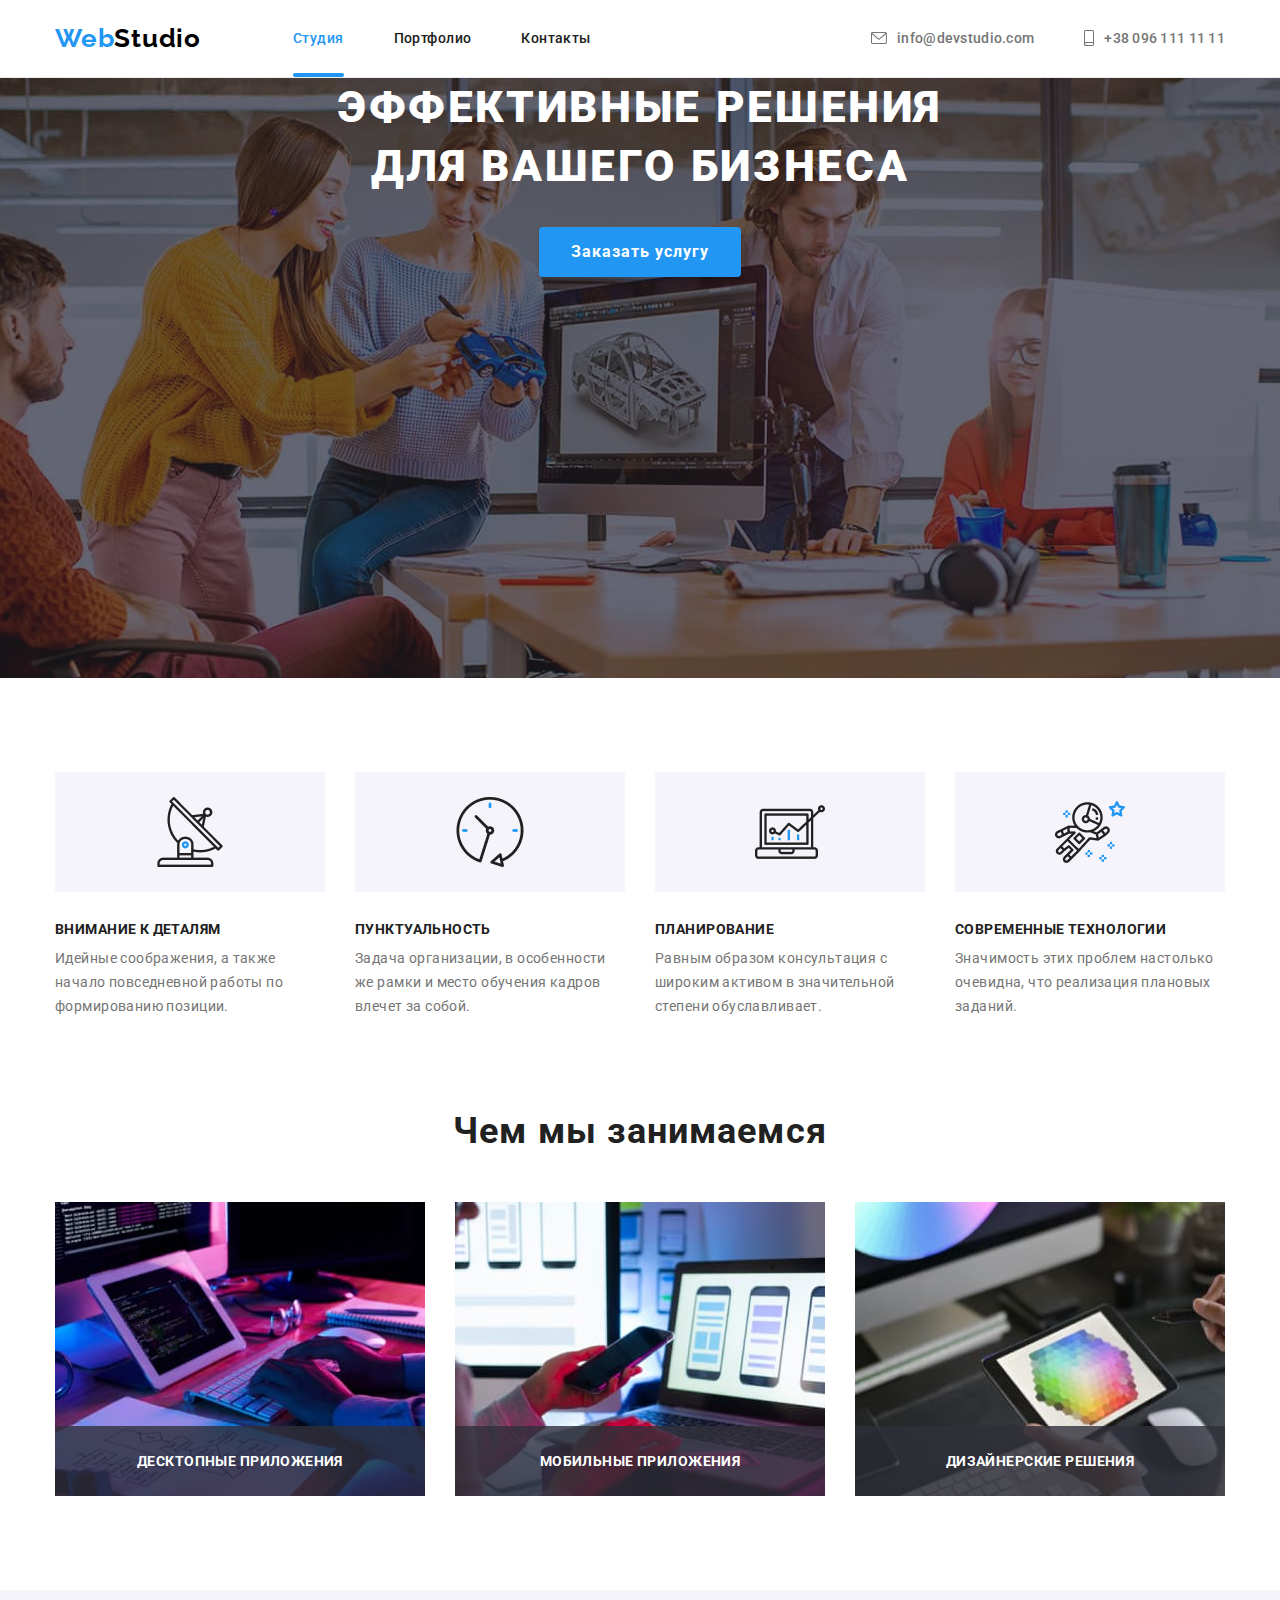
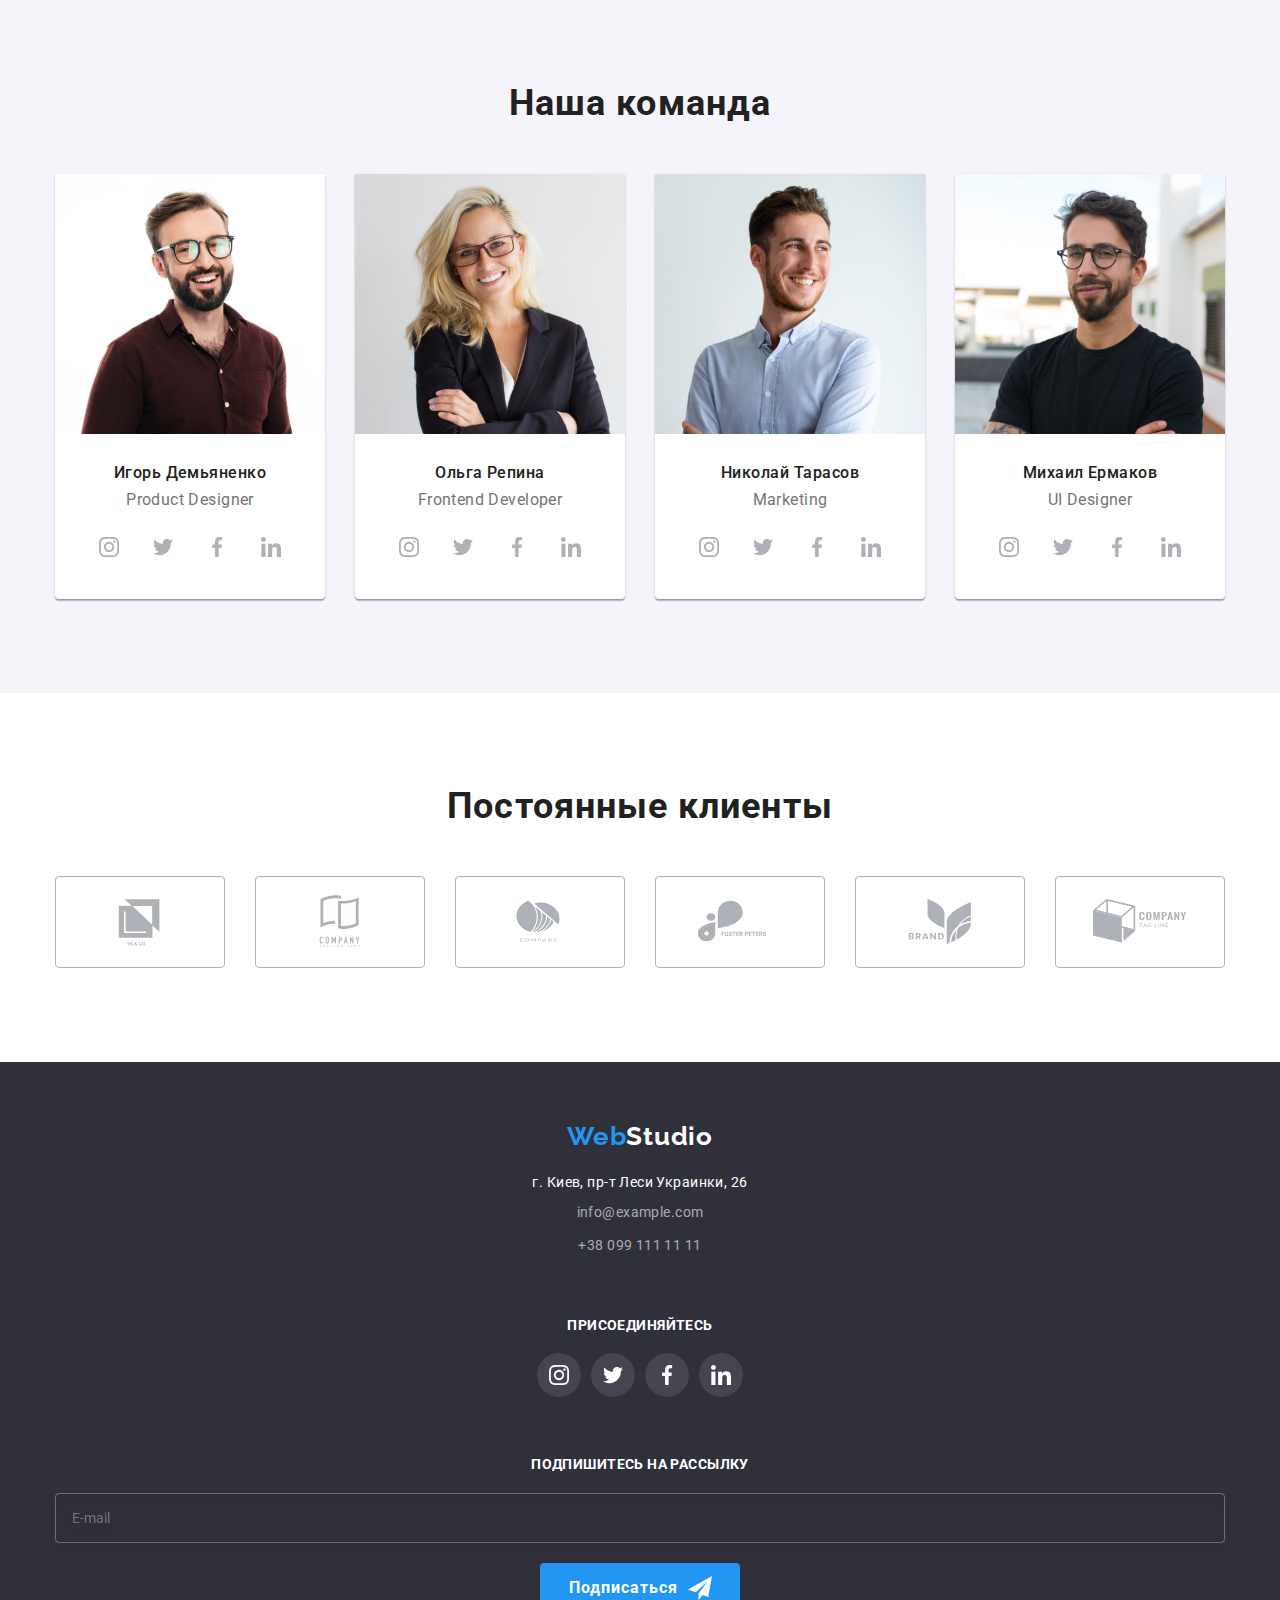
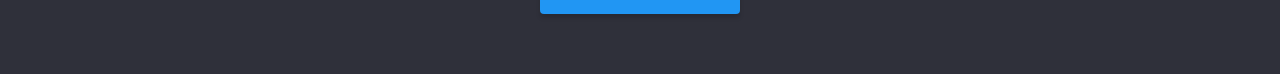
==== commit d61b2d7b: "add8" ====
--- a/index.html
+++ b/index.html
@@ -49,12 +49,12 @@
 
         <!-- Button section -->   
     <main>
-          <!-- <section class="hero">
+          <section class="hero ">
         <div class="  btn-section-site container">
             <h1 class="hero__slogan">ЭФФЕКТИВНЫЕ РЕШЕНИЯ<br> ДЛЯ ВАШЕГО БИЗНЕСА</h1> 
             <button class="hero__btn" type= "button" data-modal-open>
                 Заказать услугу</button>
-        </div> -->
+        </div>
         </section>     
 
      <!-- List section -->    
--- a/css/main.min.css
+++ b/css/main.min.css
@@ -1 +1 @@
-:root{--logo-color:#000000;--main-font: "Roboto";--secondary-font: "Raleway";--accent-color: #2196F3;--main-txt-dark: #FFFFFF;--main-txt-light: #212121;--p-color: #757575;--fill-color: #AFB1B8;--footer-color:#2F303A;--animation: 250ms cubic-bezier(0.4, 0, 0.2, 1);--indent:30px}body{font-family:Roboto,sans-serif;font-size:14px;letter-spacing:.03em;background-color:#fff;color:#212121}body.no-scroll{overflow:hidden}h1,h2,h3,h4,p{margin-top:0;margin-bottom:0}ul{margin-top:0;margin-bottom:0;padding-left:0}img{display:block;max-width:100%;height:auto}.list{list-style:none;margin-top:0;padding-left:0}.link{text-decoration:none}.container{width:100%;padding-left:15px;padding-right:15px;margin-left:auto;margin-right:auto}@media screen and (min-width: 480px){.container{max-width:480px}}@media screen and (min-width: 768px){.container{max-width:768px}}@media screen and (min-width: 1200px){.container{max-width:1200px}}.section{padding-top:60px;padding-bottom:60px}@media screen and (min-width: 1200px){.section{padding-top:94px;padding-bottom:94px}}.hero__btn{margin-left:auto;margin-right:auto;margin-top:30px;padding:10px 32px;min-width:200px;-webkit-box-shadow:0px 4px 4px rgba(0,0,0,.15);box-shadow:0px 4px 4px rgba(0,0,0,.15);border:none;border-radius:4px;font-family:Roboto,sans-serif;font-weight:700;font-size:16px;line-height:1.88;text-align:center;letter-spacing:.06em;cursor:pointer;background-color:var(--accent-color);color:var(--main-txt-dark)}.modal__button{display:block;margin-left:auto;margin-right:auto;padding:10px 32px;min-width:200px;-webkit-box-shadow:rgba(0,0,0,.15) 0px 4px 4px;box-shadow:rgba(0,0,0,.15) 0px 4px 4px;border:none;border-radius:4px;font-weight:700;font-size:16px;line-height:1.88;text-align:center;letter-spacing:.06em;cursor:pointer;background-color:var(--accent-color);color:var(--main-txt-dark);-webkit-transition:-webkit-box-shadow var(--animation);transition:-webkit-box-shadow var(--animation);transition:box-shadow var(--animation);transition:box-shadow var(--animation), -webkit-box-shadow var(--animation)}.modal__button:hover,.modal__button:focus{-webkit-box-shadow:0px 4px 4px rgba(0,0,0,.25);box-shadow:0px 4px 4px rgba(0,0,0,.25)}.modal__close-btn{position:absolute;top:8px;right:8px;display:-webkit-box;display:-ms-flexbox;display:flex;-webkit-box-align:center;-ms-flex-align:center;align-items:center;-webkit-box-pack:center;-ms-flex-pack:center;justify-content:center;width:30px;height:30px;border:1px solid rgba(0,0,0,.1);border-radius:50%;background-color:var(--main-txt-dark);cursor:pointer;-webkit-transition:fill var(--animation);transition:fill var(--animation)}.modal__close-btn:hover,.modal__close-btn:focus{fill:var(--accent-color)}.portfolio__btn{padding:6px 22px;border-radius:4px;border:none;font-family:Roboto;font-weight:500;font-size:16px;line-height:1.6;letter-spacing:.03em;cursor:pointer;color:var(--main-txt-light);-webkit-transition:color var(--animation),background-color var(--animation),-webkit-box-shadow var(--animation);transition:color var(--animation),background-color var(--animation),-webkit-box-shadow var(--animation);transition:color var(--animation),background-color var(--animation),box-shadow var(--animation);transition:color var(--animation),background-color var(--animation),box-shadow var(--animation),-webkit-box-shadow var(--animation);background-color:#f5f4fa}.portfolio__btn--accent{background-color:var(--accent-color);color:var(--main-txt-dark)}.portfolio__btn:hover,.portfolio__btn:focus{-webkit-box-shadow:0px 4px 4px rgba(0,0,0,.25);box-shadow:0px 4px 4px rgba(0,0,0,.25);background-color:var(--accent-color);color:var(--main-txt-dark)}.footer-send__btn{display:-webkit-box;display:-ms-flexbox;display:flex;-webkit-box-align:center;-ms-flex-align:center;align-items:center;letter-spacing:.06em;margin-left:auto;margin-right:auto;padding-top:10px;padding-right:28px;padding-bottom:10px;padding-left:29px;font-weight:700;font-size:16px;line-height:1.88;color:var(--main-txt-dark);background-color:var(--accent-color);cursor:pointer;-webkit-box-shadow:0px 4px 4px rgba(0,0,0,.15);box-shadow:0px 4px 4px rgba(0,0,0,.15);border-radius:4px;border:none}.list__title{margin-bottom:10px;font-family:Roboto,sans-serif;font-style:normal;font-weight:bold;font-size:14px;line-height:1.1;letter-spacing:.03em;text-transform:uppercase;color:var(--main-txt-light)}@media screen and (max-width: 767px){.list__title{text-align:center}}.team__title{margin-bottom:50px;font-weight:700;font-size:36px;line-height:1.1;text-align:center;letter-spacing:.03em;color:var(--main-txt-light)}.clients__title{margin-bottom:50px;font-weight:700;font-size:36px;line-height:1.1;text-align:center;letter-spacing:.03em;color:var(--main-txt-light)}@media screen and (max-width: 1199px){.clients__title{font-size:28px}}.icon-footer__title{text-align:center;text-transform:uppercase;font-weight:700;line-height:1.14;margin-bottom:20px;color:var(--main-txt-dark);-webkit-box-align:center;-ms-flex-align:center;align-items:center}.portfolio__galery-title{border:1px solid #eee;border-top:none;padding-top:20px;padding-bottom:20px;padding-left:24px}.description__title{margin-bottom:50px;font-family:Roboto,sans-serif;font-style:normal;font-weight:bold;font-size:36px;line-height:1.1;text-align:center;letter-spacing:.03em;color:var(--main-txt-light)}.portfolio__overlay{position:absolute;top:0;left:0;-webkit-transform:translateY(100%);transform:translateY(100%);width:370px;height:294px;padding-top:63px;padding-bottom:63px;background-color:rgba(33,150,243,.9);padding-left:24px;padding-right:24px;-webkit-transition:-webkit-transform var(--animation);transition:-webkit-transform var(--animation);transition:transform var(--animation);transition:transform var(--animation), -webkit-transform var(--animation)}.portfolio__link-galery:hover .portfolio__overlay,.portfolio__link-galery:focus .portfolio__overlay{-webkit-transform:translateY(0%);transform:translateY(0%)}.mobile-menu-btn{z-index:10;width:40px;height:40px;background-color:rgba(0,0,0,0);border:none;display:-webkit-box;display:-ms-flexbox;display:flex;-webkit-box-pack:center;-ms-flex-pack:center;justify-content:center;-webkit-box-align:center;-ms-flex-align:center;align-items:center}@media screen and (min-width: 768px){.mobile-menu-btn{display:none}}.mobile-menu-btn:hover,.mobile-menu-btn:focus{fill:var(--accent-color)}.mobile-menu{position:fixed;top:0;left:0;width:100%;height:100%;padding:48px 40px;display:-webkit-box;display:-ms-flexbox;display:flex;-webkit-box-orient:vertical;-webkit-box-direction:normal;-ms-flex-direction:column;flex-direction:column;background-color:#fff;-webkit-transform:translateX(100%);transform:translateX(100%);-webkit-transition:-webkit-transform 500ms;transition:-webkit-transform 500ms;transition:transform 500ms;transition:transform 500ms, -webkit-transform 500ms}.mobile-menu.is-open{-webkit-transform:translateX(0);transform:translateX(0)}.mobile-menu-nav{margin-bottom:auto}.mobile-menu-item{font-size:40px;line-height:47px;line-height:100%;letter-spacing:.02em;text-decoration:none;color:#212121}.mobile-menu-nav:not(:last-child) .mobile-menu-item{margin-bottom:32px}.mobile-menu-contacts{margin-bottom:64px}.mobile-menu-contacts-tell{margin-bottom:32px;font-style:normal;font-weight:500;font-size:34px;line-height:40px;letter-spacing:.02em;color:#2196f3}.mobile-menu-contacts-mail{font-style:normal;font-weight:500;font-size:24px;line-height:28px;letter-spacing:.02em;color:#757575}.mobile-menu-link{font-weight:500;line-height:47px;letter-spacing:.02em;color:#212121}.mobile-menu-socials{margin-right:auto;display:-webkit-box;display:-ms-flexbox;display:flex;gap:10px;-webkit-box-align:center;-ms-flex-align:center;align-items:center}.mobile-menu-socials-link{font-style:normal;font-weight:500;font-size:18px;line-height:22px;letter-spacing:.02em;color:#2196f3}.mobile-menu-socials-item:not(:last-child) .mobile-menu-socials-link{padding-right:10px;border-right:1px solid rgba(33,33,33,.2)}.mobile-menu-burger{-webkit-transition:500ms;transition:500ms}.mobile-menu-btn .is-open .mobile-menu-burger{opacity:0}.mobile-menu-close{-webkit-transition:500ms;transition:500ms;z-index:100;opacity:0}.mobile-menu-btn .is-open .mobile-menu-close{opacity:1}.header__page{border-bottom:1px solid #ececec}.header-container{-webkit-box-pack:justify;-ms-flex-pack:justify;justify-content:space-between;display:-webkit-box;display:-ms-flexbox;display:flex;-webkit-box-align:center;-ms-flex-align:center;align-items:center}.logo{margin-right:92px;display:block;font-family:Raleway;font-style:normal;font-weight:bold;font-size:26px;line-height:1.1;letter-spacing:.03em;color:var(--logo-color)}@media screen and (min-width: 480px)and (max-width: 767px){.logo{padding-top:16px;padding-bottom:16px}}.header__nav{display:none}.header__link--active{color:var(--accent-color)}.info-list{display:none}.hero{background-image:-webkit-gradient(linear, left bottom, left top, from(rgba(47, 48, 58, 0.4)), to(rgba(47, 48, 58, 0.4))),url(../images/hero/Img\ \(1\).jpg);background-image:linear-gradient(to top, rgba(47, 48, 58, 0.4), rgba(47, 48, 58, 0.4)),url(../images/hero/Img\ \(1\).jpg);background-size:cover;background-repeat:no-repeat;background-position:center;max-width:1600px;height:600px;margin:0 auto;text-align:center;padding-top:200px;padding-bottom:200px;background-color:#c4c4c4}.hero__slogan{font-family:Roboto,sans-serif;font-style:normal;font-weight:900;font-size:44px;letter-spacing:.06em;line-height:1.36;text-align:center;color:var(--main-txt-dark)}.feature-section{padding-top:60px;padding-bottom:60px}@media screen and (min-width: 1200px){.feature-section{padding-top:94px;padding-bottom:94px}}.list__title-site::before{display:block;content:"";height:120px;background-color:#f5f4fa;background-repeat:no-repeat;background-position:center;margin-bottom:30px}.list__title-antenna::before{background-image:url(../images/antenna\ 1.png)}.list__title-clock::before{background-image:url(../images/clock\ 1.png)}.list__title-diagram::before{background-image:url(../images/diagram\ 1.png)}.list__title-astronaut::before{background-image:url(../images/astronaut\ 1.png)}.list__text{font-family:Roboto;font-style:normal;font-weight:normal;font-size:14px;line-height:1.7;letter-spacing:.03em;color:var(--p-color)}.list__title-site{-ms-flex-preferred-size:calc((100% - 30px)/2);flex-basis:calc((100% - 30px)/2)}@media screen and (max-width: 767px){.list__title-site:not(:last-child){margin-bottom:30px}}.feature-section__list{-ms-flex-wrap:nowrap;flex-wrap:nowrap}@media screen and (min-width: 768px){.feature-section__list{gap:30px;display:-webkit-box;display:-ms-flexbox;display:flex;-ms-flex-wrap:wrap;flex-wrap:wrap}}@media screen and (min-width: 1200px){.feature-section__list{-ms-flex-wrap:nowrap;flex-wrap:nowrap}}.description{padding-bottom:94px}@media screen and (max-width: 1199px){.description{display:none}}.list__image{width:370px;position:relative}.list__image:not(:last-child){margin-right:30px}.list__description-text{text-transform:uppercase;color:var(--main-txt-dark);background-color:rgba(47,48,58,.8);position:absolute;font-weight:700;line-height:1.6;width:100%;height:70px;bottom:0;display:-webkit-box;display:-ms-flexbox;display:flex;-webkit-box-pack:center;-ms-flex-pack:center;justify-content:center;-webkit-box-align:center;-ms-flex-align:center;align-items:center}.description__list{display:-webkit-box;display:-ms-flexbox;display:flex;-webkit-box-align:center;-ms-flex-align:center;align-items:center}.team{background:#f5f4fa}.team__list{-webkit-box-pack:center;-ms-flex-pack:center;justify-content:center;background:var(--main-txt-dark);-webkit-box-shadow:0px 1px 3px rgba(0,0,0,.12),0px 1px 1px rgba(0,0,0,.14),0px 2px 1px rgba(0,0,0,.2);box-shadow:0px 1px 3px rgba(0,0,0,.12),0px 1px 1px rgba(0,0,0,.14),0px 2px 1px rgba(0,0,0,.2);border-radius:0px 0px 4px 4px;-ms-flex-preferred-size:calc((100% - 30px)/2);flex-basis:calc((100% - 30px)/2)}@media screen and (max-width: 767px){.team__list:not(:last-child){margin-bottom:30px}}.team__names{-webkit-box-orient:horizontal;-webkit-box-direction:normal;-ms-flex-direction:row;flex-direction:row}@media screen and (min-width: 768px){.team__names{display:-webkit-box;display:-ms-flexbox;display:flex;-ms-flex-wrap:wrap;flex-wrap:wrap;gap:30px}}@media screen and (min-width: 1200px){.team__names{display:-webkit-box;display:-ms-flexbox;display:flex;gap:30px;-ms-flex-wrap:nowrap;flex-wrap:nowrap}}.team__container{padding-top:30px;padding-bottom:24px}@media screen and (min-width: 1200px){.team__container{padding-top:30px;padding-bottom:30px}}.team__name{margin-bottom:10px;font-family:Roboto;font-style:normal;font-weight:500;font-size:16px;line-height:1.1;text-align:center;letter-spacing:.03em;color:var(--main-txt-light)}.team__job{font-size:16px;line-height:1.1;text-align:center;color:var(--p-color)}.team__social-list{-webkit-box-pack:center;-ms-flex-pack:center;justify-content:center;margin-top:16px;display:-webkit-box;display:-ms-flexbox;display:flex;-webkit-box-align:center;-ms-flex-align:center;align-items:center}.team__social-link{display:-webkit-box;display:-ms-flexbox;display:flex;-webkit-box-align:center;-ms-flex-align:center;align-items:center;-webkit-box-pack:center;-ms-flex-pack:center;justify-content:center;width:44px;height:44px;background-color:var(--main-txt-dark);border-radius:50%;color:var(--fill-color);-webkit-transition:color var(--animation),background-color var(--animation);transition:color var(--animation),background-color var(--animation)}.team__social-link:hover,.team__social-link:focus{background-color:var(--accent-color);color:var(--main-txt-dark)}.team__social-item:not(:last-child){margin-right:10px}.team__social-icon{width:20px;height:20px;fill:currentColor}.link{display:-webkit-box;display:-ms-flexbox;display:flex;-webkit-box-align:center;-ms-flex-align:center;align-items:center}.clients{padding-top:60px;padding-bottom:60px}@media screen and (min-width: 1200px){.clients{padding-top:94px;padding-bottom:94px}}.clients__list{display:-webkit-box;display:-ms-flexbox;display:flex;-ms-flex-wrap:wrap;flex-wrap:wrap;gap:30px}.clients__link-section{gap:30px}.clients__link-style{border:1px solid var(--fill-color);display:-webkit-box;display:-ms-flexbox;display:flex;-webkit-box-align:center;-ms-flex-align:center;align-items:center;-webkit-box-pack:center;-ms-flex-pack:center;justify-content:center;border-radius:4px;width:170px;height:92px;color:var(--fill-color);-webkit-transition:color var(--animation),border-color var(--animation);transition:color var(--animation),border-color var(--animation)}.clients__link-style:hover,.clients__link-style:focus{color:var(--accent-color);border-color:var(--accent-color)}@media screen and (min-width: 480px){.clients__link-style{width:210px}}@media screen and (min-width: 768px){.clients__link-style{width:226px}}@media screen and (min-width: 1200px){.clients__link-style{width:170px}}.clients__link{fill:currentColor;width:106px;height:60px}@media screen and (min-width: 480px){.portfolio__list-nav{display:-webkit-box;display:-ms-flexbox;display:flex;-ms-flex-wrap:wrap;flex-wrap:wrap;margin-bottom:40px;-webkit-box-align:stretch;-ms-flex-align:stretch;align-items:stretch;-webkit-box-pack:start;-ms-flex-pack:start;justify-content:flex-start;list-style:none}}@media screen and (min-width: 768px){.portfolio__list-nav{display:-webkit-box;display:-ms-flexbox;display:flex;-webkit-box-align:center;-ms-flex-align:center;align-items:center;margin-bottom:30px;-webkit-box-pack:center;-ms-flex-pack:center;justify-content:center}}@media screen and (min-width: 1200px){.portfolio__list-nav{margin-bottom:50px}}.portfolio__navigation:not(:last-child){margin-right:8px}@media screen and (max-width: 767px){.portfolio__navigation:nth-child(-n+3){margin-bottom:15px}}.list{-webkit-box-pack:center;-ms-flex-pack:center;justify-content:center}@media screen and (min-width: 768px){.portfolio__galery{display:-webkit-box;display:-ms-flexbox;display:flex;-ms-flex-wrap:wrap;flex-wrap:wrap;-webkit-column-gap:30px;-moz-column-gap:30px;column-gap:30px;margin-bottom:-30px;-webkit-box-align:center;-ms-flex-align:center;align-items:center}}.portfolio__galery-info{-webkit-box-pack:justify;-ms-flex-pack:justify;justify-content:space-between}@media screen and (min-width: 480px){.portfolio__galery-info:not(:last-child){margin-bottom:30px}}@media screen and (max-width: 1199px){.portfolio__galery-info{-ms-flex-preferred-size:calc((100% - 30px)/2);flex-basis:calc((100% - 30px)/2)}}.portfolio__link-galery{display:block;-webkit-transition:-webkit-box-shadow var(--animation);transition:-webkit-box-shadow var(--animation);transition:box-shadow var(--animation);transition:box-shadow var(--animation), -webkit-box-shadow var(--animation);-webkit-box-pack:center;-ms-flex-pack:center;justify-content:center}.portfolio__link-galery:hover,.portfolio__link-galery:focus{-webkit-box-shadow:1px 4px 6px 0px rgba(0,0,0,.16),0px 4px 4px 0px rgba(0,0,0,.06),0px 1px 1px 0px rgba(0,0,0,.12);box-shadow:1px 4px 6px 0px rgba(0,0,0,.16),0px 4px 4px 0px rgba(0,0,0,.06),0px 1px 1px 0px rgba(0,0,0,.12)}.portfolio__card-overlay{position:relative;overflow:hidden}.portfolio__img{height:auto}.portfolio__description{width:332px;height:168px;font-weight:400;font-size:18px;line-height:28px;color:var(--main-txt-dark)}.portfolio__name-link{margin-bottom:4px;font-family:Roboto;font-style:normal;font-weight:bold;font-size:18px;line-height:2;letter-spacing:.06em;color:var(--main-txt-light)}.portfolio__text{margin-top:0px;margin-bottom:0px;font-family:Roboto;font-style:normal;font-weight:normal;font-size:16px;line-height:1.8;letter-spacing:.03em;color:var(--p-color)}.backdrop{position:fixed;top:0;left:0;width:100%;height:100%;opacity:1;visibility:visible;pointer-events:initial;z-index:1000;-webkit-transition:opacity var(--animation),visibility var(--animation);transition:opacity var(--animation),visibility var(--animation);background-color:rgba(0,0,0,.2)}.backdrop.is-hidden{opacity:0;visibility:hidden;pointer-events:none}.modal{position:absolute;top:50%;left:50%;padding:40px;-webkit-transform:translate(-50%, -50%);transform:translate(-50%, -50%);width:528px;height:581px;background-color:var(--main-txt-dark);border-radius:4px;-webkit-box-shadow:0px 4px 4px 0px rgba(0,0,0,.25);box-shadow:0px 4px 4px 0px rgba(0,0,0,.25)}.modal-form__text{display:block;margin-bottom:12px;font-size:20px;line-height:23px}.modal-form__contact-container{margin-bottom:10px;position:relative}.modal-form__contact{font-size:12px;line-height:1.17;letter-spacing:.01em;color:var(--p-color)}.modal-form__input{margin-top:4px;width:100%;height:40px;padding-top:4px;padding-right:6px;padding-bottom:4px;padding-left:42px;border-radius:4px;outline:none;cursor:pointer;border:1px solid rgba(33,33,33,.2);-webkit-transition:color var(--animation),border-color var(--animation);transition:color var(--animation),border-color var(--animation)}.modal-form__input:hover,.modal-form__input:focus{border-color:var(--accent-color)}.modal-form__input:hover+.modal-form__icon{fill:var(--accent-color)}.modal-form__icon{position:absolute;left:12px;cursor:pointer;bottom:11px;color:var(--main-txt-light);-webkit-transition:fill var(--animation);transition:fill var(--animation)}.modal-form__icon:hover{color:var(--accent-color)}.modal__comm{display:block;line-height:23px}.modal__comment-text{font-weight:400;font-size:12px;line-height:14px;letter-spacing:.01em;color:var(--p-color)}.modal__comment{width:100%;height:120px;padding:12px 16px;font-weight:400;font-size:12px;line-height:16px;letter-spacing:.01em;resize:none;outline:none;border-radius:4px;border:1px solid rgba(33,33,33,.2);-webkit-transition:border-color var(--animation);transition:border-color var(--animation)}.modal__comment:hover,.modal__comment:focus{border-color:var(--accent-color)}.modal__form-checkbox{display:-webkit-box;display:-ms-flexbox;display:flex;margin-bottom:30px;-webkit-box-align:center;-ms-flex-align:center;align-items:center;-webkit-box-pack:center;-ms-flex-pack:center;justify-content:center;gap:7px}.modal__visually-hidden{position:absolute;width:1px;height:1px;margin:-1px;border:0;padding:0;white-space:nowrap;-webkit-clip-path:inset(100%);clip-path:inset(100%);clip:rect(0 0 0 0);overflow:hidden}.modal__checkbox-custom{display:-webkit-inline-box;display:-ms-inline-flexbox;display:inline-flex;-webkit-box-align:center;-ms-flex-align:center;align-items:center;-webkit-box-pack:center;-ms-flex-pack:center;justify-content:center;width:16px;height:15px;outline-offset:-2px;border-radius:2px;border:1px solid var(--main-txt-light);border-color:var(--main-txt-light);-webkit-transition:outline-color var(--animation),background-color var(--animation);transition:outline-color var(--animation),background-color var(--animation)}.modal__checkbox-input:checked+.modal__checkbox-custom{background-color:var(--accent-color);outline:2px solid var(--accent-color)}.modal__checkbox-icon{fill:var(--main-txt-dark)}.modal__text-agreed{font-weight:400;font-size:14px;line-height:1.71px;letter-spacing:.03em;color:var(--p-color)}.modal__link{font-weight:400;font-size:14px;line-height:1.71;letter-spacing:.03em;-webkit-text-decoration-line:underline;text-decoration-line:underline;color:var(--accent-color)}.footer{background-color:var(--footer-color)}.information{margin-bottom:60px}.information__email{margin-bottom:9px}.information__email-link{-webkit-box-pack:center;-ms-flex-pack:center;justify-content:center;font-family:Roboto;font-size:14px;line-height:1.7;letter-spacing:.03em;color:rgba(255,255,255,.6);font-style:normal;-webkit-transition:color var(--animation);transition:color var(--animation)}.information__email-link:hover,.information__email-link:focus{color:var(--accent-color)}.information__contact-link{-webkit-box-pack:center;-ms-flex-pack:center;justify-content:center;font-family:Roboto;font-size:14px;line-height:1.7;letter-spacing:.03em;color:rgba(255,255,255,.6);font-style:normal;-webkit-transition:color var(--animation);transition:color var(--animation)}.information__contact-link:hover,.information__contact-link:focus{color:var(--accent-color)}.footer-site__logo{margin-bottom:20px;color:var(--main-txt-dark);width:100%;-webkit-box-pack:center;-ms-flex-pack:center;justify-content:center}.logo__accent{font-family:Raleway;font-style:normal;font-weight:bold;font-size:26px;line-height:1.1;letter-spacing:.03em;color:var(--accent-color)}.adress{-webkit-box-align:center;-ms-flex-align:center;align-items:center;margin-bottom:9px;height:21px;left:215px;top:1739px;font-family:Roboto;font-style:normal;font-weight:normal;font-size:14px;line-height:1.7;letter-spacing:.03em;color:var(--main-txt-dark);-webkit-transition:color var(--animation);transition:color var(--animation);cursor:pointer}.adress:hover,.adress:focus{color:var(--accent-color)}.icon-footer{display:block;margin-bottom:60px}.list-footer{display:-webkit-box;display:-ms-flexbox;display:flex;background-position:center}.footer-section{-webkit-box-align:baseline;-ms-flex-align:baseline;align-items:baseline}.footer-container{-webkit-box-orient:vertical;-webkit-box-direction:normal;-ms-flex-direction:column;flex-direction:column;display:-webkit-box;display:-ms-flexbox;display:flex}.icon-footer__item:not(:last-child){margin-right:10px}.icon-footer__link{display:-webkit-box;display:-ms-flexbox;display:flex;-webkit-box-align:center;-ms-flex-align:center;align-items:center;-webkit-box-pack:center;-ms-flex-pack:center;justify-content:center;width:44px;height:44px;background-color:rgba(255,255,255,.1);border-radius:50%;-webkit-transition:background-color var(--animation);transition:background-color var(--animation)}.icon-footer__link:hover,.icon-footer__link:focus{background-color:var(--accent-color)}.icon-footer__icon{width:20px;height:20px;fill:var(--main-txt-dark);-webkit-transition:color var(--animation),background-color var(--animation);transition:color var(--animation),background-color var(--animation)}.icon-footer__link:hover .icon-footer__icon,.icon-footer__link:focus .icon-footer__icon{color:var(--main-txt-dark)}.footer-send{margin-left:auto}.footer-send__input{padding-left:16px;width:100%;height:50px;color:rgba(255,255,255,.6);border:1px solid rgba(255,255,255,.3);-webkit-filter:drop-shadow(0px 4px 4px rgba(0, 0, 0, 0.15));filter:drop-shadow(0px 4px 4px rgba(0, 0, 0, 0.15));border-radius:4px;background-color:rgba(0,0,0,0);outline:rgba(0,0,0,0);cursor:pointer;-webkit-transition:border-color var(--animation);transition:border-color var(--animation);margin-bottom:20px}.footer-send__input:hover,.footer-send__input:focus{border-color:var(--accent-color)}.svg-send{margin-left:10px}.footer-site{padding-top:60px;padding-bottom:60px}/*# sourceMappingURL=main.min.css.map */+:root{--logo-color:#000000;--main-font: "Roboto";--secondary-font: "Raleway";--accent-color: #2196F3;--main-txt-dark: #FFFFFF;--main-txt-light: #212121;--p-color: #757575;--fill-color: #AFB1B8;--footer-color:#2F303A;--animation: 250ms cubic-bezier(0.4, 0, 0.2, 1);--indent:30px}body{font-family:Roboto,sans-serif;font-size:14px;letter-spacing:.03em;background-color:#fff;color:#212121}body.no-scroll{overflow:hidden}h1,h2,h3,h4,p{margin-top:0;margin-bottom:0}ul{margin-top:0;margin-bottom:0;padding-left:0}img{display:block;max-width:100%;height:auto}.list{list-style:none;margin-top:0;padding-left:0}.link{text-decoration:none}.container{width:100%;padding-left:15px;padding-right:15px;margin-left:auto;margin-right:auto}@media screen and (min-width: 480px){.container{max-width:480px}}@media screen and (min-width: 768px){.container{max-width:768px}}@media screen and (min-width: 1200px){.container{max-width:1200px}}.section{padding-top:60px;padding-bottom:60px}@media screen and (min-width: 1200px){.section{padding-top:94px;padding-bottom:94px}}.hero__btn{margin-left:auto;margin-right:auto;margin-top:30px;padding:10px 32px;min-width:200px;-webkit-box-shadow:0px 4px 4px rgba(0,0,0,.15);box-shadow:0px 4px 4px rgba(0,0,0,.15);border:none;border-radius:4px;font-family:Roboto,sans-serif;font-weight:700;font-size:16px;line-height:1.88;text-align:center;letter-spacing:.06em;cursor:pointer;background-color:var(--accent-color);color:var(--main-txt-dark)}.modal__button{display:block;margin-left:auto;margin-right:auto;padding:10px 32px;min-width:200px;-webkit-box-shadow:rgba(0,0,0,.15) 0px 4px 4px;box-shadow:rgba(0,0,0,.15) 0px 4px 4px;border:none;border-radius:4px;font-weight:700;font-size:16px;line-height:1.88;text-align:center;letter-spacing:.06em;cursor:pointer;background-color:var(--accent-color);color:var(--main-txt-dark);-webkit-transition:-webkit-box-shadow var(--animation);transition:-webkit-box-shadow var(--animation);transition:box-shadow var(--animation);transition:box-shadow var(--animation), -webkit-box-shadow var(--animation)}.modal__button:hover,.modal__button:focus{-webkit-box-shadow:0px 4px 4px rgba(0,0,0,.25);box-shadow:0px 4px 4px rgba(0,0,0,.25)}.modal__close-btn{position:absolute;top:8px;right:8px;display:-webkit-box;display:-ms-flexbox;display:flex;-webkit-box-align:center;-ms-flex-align:center;align-items:center;-webkit-box-pack:center;-ms-flex-pack:center;justify-content:center;width:30px;height:30px;border:1px solid rgba(0,0,0,.1);border-radius:50%;background-color:var(--main-txt-dark);cursor:pointer;-webkit-transition:fill var(--animation);transition:fill var(--animation)}.modal__close-btn:hover,.modal__close-btn:focus{fill:var(--accent-color)}.portfolio__btn{padding:6px 22px;border-radius:4px;border:none;font-family:Roboto;font-weight:500;font-size:16px;line-height:1.6;letter-spacing:.03em;cursor:pointer;color:var(--main-txt-light);-webkit-transition:color var(--animation),background-color var(--animation),-webkit-box-shadow var(--animation);transition:color var(--animation),background-color var(--animation),-webkit-box-shadow var(--animation);transition:color var(--animation),background-color var(--animation),box-shadow var(--animation);transition:color var(--animation),background-color var(--animation),box-shadow var(--animation),-webkit-box-shadow var(--animation);background-color:#f5f4fa}.portfolio__btn--accent{background-color:var(--accent-color);color:var(--main-txt-dark)}.portfolio__btn:hover,.portfolio__btn:focus{-webkit-box-shadow:0px 4px 4px rgba(0,0,0,.25);box-shadow:0px 4px 4px rgba(0,0,0,.25);background-color:var(--accent-color);color:var(--main-txt-dark)}.footer-send__btn{display:-webkit-box;display:-ms-flexbox;display:flex;-webkit-box-align:center;-ms-flex-align:center;align-items:center;letter-spacing:.06em;margin-left:auto;margin-right:auto;padding-top:10px;padding-right:28px;padding-bottom:10px;padding-left:29px;font-weight:700;font-size:16px;line-height:1.88;color:var(--main-txt-dark);background-color:var(--accent-color);cursor:pointer;-webkit-box-shadow:0px 4px 4px rgba(0,0,0,.15);box-shadow:0px 4px 4px rgba(0,0,0,.15);border-radius:4px;border:none}.list__title{margin-bottom:10px;font-family:Roboto,sans-serif;font-style:normal;font-weight:bold;font-size:14px;line-height:1.1;letter-spacing:.03em;text-transform:uppercase;color:var(--main-txt-light)}@media screen and (max-width: 767px){.list__title{text-align:center}}.team__title{margin-bottom:50px;font-weight:700;font-size:36px;line-height:1.1;text-align:center;letter-spacing:.03em;color:var(--main-txt-light)}.clients__title{margin-bottom:50px;font-weight:700;font-size:36px;line-height:1.1;text-align:center;letter-spacing:.03em;color:var(--main-txt-light)}@media screen and (max-width: 1199px){.clients__title{font-size:28px}}.icon-footer__title{text-align:center;text-transform:uppercase;font-weight:700;line-height:1.14;margin-bottom:20px;color:var(--main-txt-dark);-webkit-box-align:center;-ms-flex-align:center;align-items:center}.portfolio__galery-title{border:1px solid #eee;border-top:none;padding-top:20px;padding-bottom:20px;padding-left:24px}.description__title{margin-bottom:50px;font-family:Roboto,sans-serif;font-style:normal;font-weight:bold;font-size:36px;line-height:1.1;text-align:center;letter-spacing:.03em;color:var(--main-txt-light)}.portfolio__overlay{position:absolute;top:0;left:0;-webkit-transform:translateY(100%);transform:translateY(100%);width:370px;height:294px;padding-top:63px;padding-bottom:63px;background-color:rgba(33,150,243,.9);padding-left:24px;padding-right:24px;-webkit-transition:-webkit-transform var(--animation);transition:-webkit-transform var(--animation);transition:transform var(--animation);transition:transform var(--animation), -webkit-transform var(--animation)}.portfolio__link-galery:hover .portfolio__overlay,.portfolio__link-galery:focus .portfolio__overlay{-webkit-transform:translateY(0%);transform:translateY(0%)}.mobile-menu-btn{z-index:10;width:40px;height:40px;background-color:rgba(0,0,0,0);border:none;display:-webkit-box;display:-ms-flexbox;display:flex;-webkit-box-pack:center;-ms-flex-pack:center;justify-content:center;-webkit-box-align:center;-ms-flex-align:center;align-items:center}@media screen and (min-width: 768px){.mobile-menu-btn{display:none}}.mobile-menu-btn:hover,.mobile-menu-btn:focus{fill:var(--accent-color)}.mobile-menu{position:fixed;top:0;left:0;width:100%;height:100%;padding:48px 40px;display:-webkit-box;display:-ms-flexbox;display:flex;-webkit-box-orient:vertical;-webkit-box-direction:normal;-ms-flex-direction:column;flex-direction:column;background-color:#fff;-webkit-transform:translateX(100%);transform:translateX(100%);-webkit-transition:-webkit-transform 500ms;transition:-webkit-transform 500ms;transition:transform 500ms;transition:transform 500ms, -webkit-transform 500ms}.mobile-menu.is-open{-webkit-transform:translateX(0);transform:translateX(0)}.mobile-menu-nav{margin-bottom:auto}.mobile-menu-item{font-size:40px;line-height:47px;line-height:100%;letter-spacing:.02em;text-decoration:none;color:#212121}.mobile-menu-nav:not(:last-child) .mobile-menu-item{margin-bottom:32px}.mobile-menu-contacts{margin-bottom:64px}.mobile-menu-contacts-tell{margin-bottom:32px;font-style:normal;font-weight:500;font-size:34px;line-height:40px;letter-spacing:.02em;color:#2196f3}.mobile-menu-contacts-mail{font-style:normal;font-weight:500;font-size:24px;line-height:28px;letter-spacing:.02em;color:#757575}.mobile-menu-link{font-weight:500;line-height:47px;letter-spacing:.02em;color:#212121}.mobile-menu-socials{margin-right:auto;display:-webkit-box;display:-ms-flexbox;display:flex;gap:10px;-webkit-box-align:center;-ms-flex-align:center;align-items:center}.mobile-menu-socials-link{font-style:normal;font-weight:500;font-size:18px;line-height:22px;letter-spacing:.02em;color:#2196f3}.mobile-menu-socials-item:not(:last-child) .mobile-menu-socials-link{padding-right:10px;border-right:1px solid rgba(33,33,33,.2)}.mobile-menu-burger{-webkit-transition:500ms;transition:500ms}.mobile-menu-btn .is-open .mobile-menu-burger{opacity:0}.mobile-menu-close{-webkit-transition:500ms;transition:500ms;z-index:100;opacity:0}.mobile-menu-btn .is-open .mobile-menu-close{opacity:1}.header__page{border-bottom:1px solid #ececec}.header-container{-webkit-box-pack:justify;-ms-flex-pack:justify;justify-content:space-between;display:-webkit-box;display:-ms-flexbox;display:flex;-webkit-box-align:center;-ms-flex-align:center;align-items:center}.logo{display:block;font-family:Raleway;font-style:normal;font-weight:bold;font-size:26px;line-height:1.1;letter-spacing:.03em;color:var(--logo-color)}@media screen and (min-width: 480px)and (max-width: 767px){.logo{padding-top:16px;padding-bottom:16px}}@media screen and (min-width: 768px){.logo{margin-right:88px;padding-top:26px;padding-bottom:26px}}@media screen and (min-width: 1200px){.logo{margin-right:92px;padding-top:24px;padding-bottom:24px}}@media screen and (max-width: 767px){.header__nav{display:none}}.header__list{display:-webkit-box;display:-ms-flexbox;display:flex;-webkit-box-align:center;-ms-flex-align:center;align-items:center}@media screen and (min-width: 768px){.header__item:not(:last-child){margin-right:50px}}.header__link{font-family:Roboto,sans-serif;font-style:normal;font-weight:500;font-size:14px;line-height:1.1;color:var(--main-txt-light);-webkit-transition:color var(--animation);transition:color var(--animation)}.header__link--active{color:var(--accent-color)}.header__link:hover,.header__link:focus{color:var(--accent-color)}.current{position:relative}.current::after{content:"";position:absolute;bottom:0;left:0;-webkit-transform:translateY(31px);transform:translateY(31px);width:100%;height:4px;background-color:var(--accent-color);border-radius:2px}.info-list{display:-webkit-box;display:-ms-flexbox;display:flex;margin-left:auto;-webkit-box-align:center;-ms-flex-align:center;align-items:center}@media screen and (max-width: 767px){.info-list{display:none}}@media screen and (min-width: 768px)and (max-width: 1199px){.info-list{display:-webkit-box;display:-ms-flexbox;display:flex;-webkit-box-orient:vertical;-webkit-box-direction:normal;-ms-flex-direction:column;flex-direction:column}}.info-list__email-icon{margin-right:10px;width:16px;height:12px;fill:currentColor}.info-list__phone-icon{margin-right:10px;width:10px;height:16px;fill:currentColor}.info-list__email,.info-list__contact-number{font-family:Roboto,sans-serif;font-style:normal;font-weight:500;font-size:14px;line-height:1.1;letter-spacing:.02em;color:var(--p-color);-webkit-transition:color var(--animation);transition:color var(--animation)}.info-list__email:hover,.info-list__email:focus{color:var(--accent-color)}.info-list__contact-number:hover,.info-list__contact-number:focus{color:var(--accent-color)}@media screen and (max-width: 1199px){.info-list__link-email{margin-bottom:10px}}@media screen and (min-width: 1200px){.info-list__link-contact{margin-left:50px}}.hero{background-size:cover;background-repeat:no-repeat;background-position:center;max-width:1600px;height:400px;margin:0 auto;text-align:center;background-color:#c4c4c4;background-image:-webkit-gradient(linear, left bottom, left top, from(rgba(47, 48, 58, 0.4)), to(rgba(47, 48, 58, 0.4))),url(../../images/hero/header_sm.jpg);background-image:linear-gradient(to top, rgba(47, 48, 58, 0.4), rgba(47, 48, 58, 0.4)),url(../../images/hero/header_sm.jpg)}@media screen and (min-width: 768px){.hero{height:400px;background-image:-webkit-gradient(linear, left bottom, left top, from(rgba(47, 48, 58, 0.4)), to(rgba(47, 48, 58, 0.4))),url(../../images/hero/header_md.jpg);background-image:linear-gradient(to top, rgba(47, 48, 58, 0.4), rgba(47, 48, 58, 0.4)),url(../../images/hero/header_md.jpg)}}@media screen and (min-width: 1200px){.hero{height:600px;background-image:-webkit-gradient(linear, left bottom, left top, from(rgba(47, 48, 58, 0.4)), to(rgba(47, 48, 58, 0.4))),url(../../images/hero/header_lg.jpg);background-image:linear-gradient(to top, rgba(47, 48, 58, 0.4), rgba(47, 48, 58, 0.4)),url(../../images/hero/header_lg.jpg)}}.hero__slogan{font-family:Roboto,sans-serif;font-style:normal;font-weight:900;font-size:44px;letter-spacing:.06em;line-height:1.36;text-align:center;color:var(--main-txt-dark)}.feature-section{padding-top:60px;padding-bottom:60px}@media screen and (min-width: 1200px){.feature-section{padding-top:94px;padding-bottom:94px}}.list__title-site::before{display:block;content:"";height:120px;background-color:#f5f4fa;background-repeat:no-repeat;background-position:center;margin-bottom:30px}.list__title-antenna::before{background-image:url(../images/antenna\ 1.png)}.list__title-clock::before{background-image:url(../images/clock\ 1.png)}.list__title-diagram::before{background-image:url(../images/diagram\ 1.png)}.list__title-astronaut::before{background-image:url(../images/astronaut\ 1.png)}.list__text{font-family:Roboto;font-style:normal;font-weight:normal;font-size:14px;line-height:1.7;letter-spacing:.03em;color:var(--p-color)}.list__title-site{-ms-flex-preferred-size:calc((100% - 30px)/2);flex-basis:calc((100% - 30px)/2)}@media screen and (max-width: 767px){.list__title-site:not(:last-child){margin-bottom:30px}}.feature-section__list{-ms-flex-wrap:nowrap;flex-wrap:nowrap}@media screen and (min-width: 768px){.feature-section__list{gap:30px;display:-webkit-box;display:-ms-flexbox;display:flex;-ms-flex-wrap:wrap;flex-wrap:wrap}}@media screen and (min-width: 1200px){.feature-section__list{-ms-flex-wrap:nowrap;flex-wrap:nowrap}}.description{padding-bottom:94px}@media screen and (max-width: 1199px){.description{display:none}}.list__image{width:370px;position:relative}.list__image:not(:last-child){margin-right:30px}.list__description-text{text-transform:uppercase;color:var(--main-txt-dark);background-color:rgba(47,48,58,.8);position:absolute;font-weight:700;line-height:1.6;width:100%;height:70px;bottom:0;display:-webkit-box;display:-ms-flexbox;display:flex;-webkit-box-pack:center;-ms-flex-pack:center;justify-content:center;-webkit-box-align:center;-ms-flex-align:center;align-items:center}.description__list{display:-webkit-box;display:-ms-flexbox;display:flex;-webkit-box-align:center;-ms-flex-align:center;align-items:center}.team{background:#f5f4fa}.team__list{-webkit-box-pack:center;-ms-flex-pack:center;justify-content:center;background:var(--main-txt-dark);-webkit-box-shadow:0px 1px 3px rgba(0,0,0,.12),0px 1px 1px rgba(0,0,0,.14),0px 2px 1px rgba(0,0,0,.2);box-shadow:0px 1px 3px rgba(0,0,0,.12),0px 1px 1px rgba(0,0,0,.14),0px 2px 1px rgba(0,0,0,.2);border-radius:0px 0px 4px 4px;-ms-flex-preferred-size:calc((100% - 30px)/2);flex-basis:calc((100% - 30px)/2)}@media screen and (max-width: 767px){.team__list:not(:last-child){margin-bottom:30px}}.team__names{-webkit-box-orient:horizontal;-webkit-box-direction:normal;-ms-flex-direction:row;flex-direction:row}@media screen and (min-width: 768px){.team__names{display:-webkit-box;display:-ms-flexbox;display:flex;-ms-flex-wrap:wrap;flex-wrap:wrap;gap:30px}}@media screen and (min-width: 1200px){.team__names{display:-webkit-box;display:-ms-flexbox;display:flex;gap:30px;-ms-flex-wrap:nowrap;flex-wrap:nowrap}}.team__container{padding-top:30px;padding-bottom:24px}@media screen and (min-width: 1200px){.team__container{padding-top:30px;padding-bottom:30px}}.team__name{margin-bottom:10px;font-family:Roboto;font-style:normal;font-weight:500;font-size:16px;line-height:1.1;text-align:center;letter-spacing:.03em;color:var(--main-txt-light)}.team__job{font-size:16px;line-height:1.1;text-align:center;color:var(--p-color)}.team__social-list{-webkit-box-pack:center;-ms-flex-pack:center;justify-content:center;margin-top:16px;display:-webkit-box;display:-ms-flexbox;display:flex;-webkit-box-align:center;-ms-flex-align:center;align-items:center}.team__social-link{display:-webkit-box;display:-ms-flexbox;display:flex;-webkit-box-align:center;-ms-flex-align:center;align-items:center;-webkit-box-pack:center;-ms-flex-pack:center;justify-content:center;width:44px;height:44px;background-color:var(--main-txt-dark);border-radius:50%;color:var(--fill-color);-webkit-transition:color var(--animation),background-color var(--animation);transition:color var(--animation),background-color var(--animation)}.team__social-link:hover,.team__social-link:focus{background-color:var(--accent-color);color:var(--main-txt-dark)}.team__social-item:not(:last-child){margin-right:10px}.team__social-icon{width:20px;height:20px;fill:currentColor}.link{display:-webkit-box;display:-ms-flexbox;display:flex;-webkit-box-align:center;-ms-flex-align:center;align-items:center}.clients{padding-top:60px;padding-bottom:60px}@media screen and (min-width: 1200px){.clients{padding-top:94px;padding-bottom:94px}}.clients__list{display:-webkit-box;display:-ms-flexbox;display:flex;-ms-flex-wrap:wrap;flex-wrap:wrap;gap:30px}.clients__link-section{gap:30px}.clients__link-style{border:1px solid var(--fill-color);display:-webkit-box;display:-ms-flexbox;display:flex;-webkit-box-align:center;-ms-flex-align:center;align-items:center;-webkit-box-pack:center;-ms-flex-pack:center;justify-content:center;border-radius:4px;width:170px;height:92px;color:var(--fill-color);-webkit-transition:color var(--animation),border-color var(--animation);transition:color var(--animation),border-color var(--animation)}.clients__link-style:hover,.clients__link-style:focus{color:var(--accent-color);border-color:var(--accent-color)}@media screen and (max-width: 767px){.clients__link-style{width:210px}}@media screen and (min-width: 768px){.clients__link-style{width:226px}}@media screen and (min-width: 1200px){.clients__link-style{width:170px}}.clients__link{fill:currentColor;width:106px;height:60px}.portfolio__list-nav{list-style:none}@media screen and (max-width: 767px){.portfolio__list-nav{display:-webkit-box;display:-ms-flexbox;display:flex;-ms-flex-wrap:wrap;flex-wrap:wrap;margin-bottom:40px;-webkit-box-align:stretch;-ms-flex-align:stretch;align-items:stretch;-webkit-box-pack:start;-ms-flex-pack:start;justify-content:flex-start}}@media screen and (min-width: 768px){.portfolio__list-nav{display:-webkit-box;display:-ms-flexbox;display:flex;-webkit-box-align:center;-ms-flex-align:center;align-items:center;margin-bottom:30px;-webkit-box-pack:center;-ms-flex-pack:center;justify-content:center}}@media screen and (min-width: 1200px){.portfolio__list-nav{margin-bottom:50px}}.portfolio__navigation:not(:last-child){margin-right:8px}@media screen and (max-width: 767px){.portfolio__navigation:nth-child(-n+3){margin-bottom:15px}}.list{-webkit-box-pack:center;-ms-flex-pack:center;justify-content:center}@media screen and (min-width: 768px){.portfolio__galery{display:-webkit-box;display:-ms-flexbox;display:flex;-ms-flex-wrap:wrap;flex-wrap:wrap;gap:30px;margin-bottom:-30px;-webkit-box-align:center;-ms-flex-align:center;align-items:center}}.portfolio__galery-info{-webkit-box-pack:justify;-ms-flex-pack:justify;justify-content:space-between}@media screen and (max-width: 767px){.portfolio__galery-info:not(:last-child){margin-bottom:30px}}@media screen and (max-width: 1199px){.portfolio__galery-info{-ms-flex-preferred-size:calc((100% - 30px)/2);flex-basis:calc((100% - 30px)/2)}}@media screen and (min-width: 768px)and (max-width: 1199px){.portfolio__galery:last-child .portfolio__galery-info{margin-right:auto}}.portfolio__link-galery{display:block;-webkit-transition:-webkit-box-shadow var(--animation);transition:-webkit-box-shadow var(--animation);transition:box-shadow var(--animation);transition:box-shadow var(--animation), -webkit-box-shadow var(--animation);-webkit-box-pack:center;-ms-flex-pack:center;justify-content:center}.portfolio__link-galery:hover,.portfolio__link-galery:focus{-webkit-box-shadow:1px 4px 6px 0px rgba(0,0,0,.16),0px 4px 4px 0px rgba(0,0,0,.06),0px 1px 1px 0px rgba(0,0,0,.12);box-shadow:1px 4px 6px 0px rgba(0,0,0,.16),0px 4px 4px 0px rgba(0,0,0,.06),0px 1px 1px 0px rgba(0,0,0,.12)}.portfolio__card-overlay{position:relative;overflow:hidden}.portfolio__img{height:auto}.portfolio__description{width:332px;height:168px;font-weight:400;font-size:18px;line-height:28px;color:var(--main-txt-dark)}.portfolio__name-link{margin-bottom:4px;font-family:Roboto;font-style:normal;font-weight:bold;font-size:18px;line-height:2;letter-spacing:.06em;color:var(--main-txt-light)}.portfolio__text{margin-top:0px;margin-bottom:0px;font-family:Roboto;font-style:normal;font-weight:normal;font-size:16px;line-height:1.8;letter-spacing:.03em;color:var(--p-color)}.backdrop{position:fixed;top:0;left:0;width:100%;height:100%;opacity:1;visibility:visible;pointer-events:initial;z-index:1000;-webkit-transition:opacity var(--animation),visibility var(--animation);transition:opacity var(--animation),visibility var(--animation);background-color:rgba(0,0,0,.2)}.backdrop.is-hidden{opacity:0;visibility:hidden;pointer-events:none}.modal{position:absolute;top:50%;left:50%;padding:40px;-webkit-transform:translate(-50%, -50%);transform:translate(-50%, -50%);width:528px;height:581px;background-color:var(--main-txt-dark);border-radius:4px;-webkit-box-shadow:0px 4px 4px 0px rgba(0,0,0,.25);box-shadow:0px 4px 4px 0px rgba(0,0,0,.25)}.modal-form__text{display:block;margin-bottom:12px;font-size:20px;line-height:23px}.modal-form__contact-container{margin-bottom:10px;position:relative}.modal-form__contact{font-size:12px;line-height:1.17;letter-spacing:.01em;color:var(--p-color)}.modal-form__input{margin-top:4px;width:100%;height:40px;padding-top:4px;padding-right:6px;padding-bottom:4px;padding-left:42px;border-radius:4px;outline:none;cursor:pointer;border:1px solid rgba(33,33,33,.2);-webkit-transition:color var(--animation),border-color var(--animation);transition:color var(--animation),border-color var(--animation)}.modal-form__input:hover,.modal-form__input:focus{border-color:var(--accent-color)}.modal-form__input:hover+.modal-form__icon{fill:var(--accent-color)}.modal-form__icon{position:absolute;left:12px;cursor:pointer;bottom:11px;color:var(--main-txt-light);-webkit-transition:fill var(--animation);transition:fill var(--animation)}.modal-form__icon:hover{color:var(--accent-color)}.modal__comm{display:block;line-height:23px}.modal__comment-text{font-weight:400;font-size:12px;line-height:14px;letter-spacing:.01em;color:var(--p-color)}.modal__comment{width:100%;height:120px;padding:12px 16px;font-weight:400;font-size:12px;line-height:16px;letter-spacing:.01em;resize:none;outline:none;border-radius:4px;border:1px solid rgba(33,33,33,.2);-webkit-transition:border-color var(--animation);transition:border-color var(--animation)}.modal__comment:hover,.modal__comment:focus{border-color:var(--accent-color)}.modal__form-checkbox{display:-webkit-box;display:-ms-flexbox;display:flex;margin-bottom:30px;-webkit-box-align:center;-ms-flex-align:center;align-items:center;-webkit-box-pack:center;-ms-flex-pack:center;justify-content:center;gap:7px}.modal__visually-hidden{position:absolute;width:1px;height:1px;margin:-1px;border:0;padding:0;white-space:nowrap;-webkit-clip-path:inset(100%);clip-path:inset(100%);clip:rect(0 0 0 0);overflow:hidden}.modal__checkbox-custom{display:-webkit-inline-box;display:-ms-inline-flexbox;display:inline-flex;-webkit-box-align:center;-ms-flex-align:center;align-items:center;-webkit-box-pack:center;-ms-flex-pack:center;justify-content:center;width:16px;height:15px;outline-offset:-2px;border-radius:2px;border:1px solid var(--main-txt-light);border-color:var(--main-txt-light);-webkit-transition:outline-color var(--animation),background-color var(--animation);transition:outline-color var(--animation),background-color var(--animation)}.modal__checkbox-input:checked+.modal__checkbox-custom{background-color:var(--accent-color);outline:2px solid var(--accent-color)}.modal__checkbox-icon{fill:var(--main-txt-dark)}.modal__text-agreed{font-weight:400;font-size:14px;line-height:1.71px;letter-spacing:.03em;color:var(--p-color)}.modal__link{font-weight:400;font-size:14px;line-height:1.71;letter-spacing:.03em;-webkit-text-decoration-line:underline;text-decoration-line:underline;color:var(--accent-color)}.footer{background-color:var(--footer-color)}.information{margin-bottom:60px}.information__email{margin-bottom:9px}.information__email-link{-webkit-box-pack:center;-ms-flex-pack:center;justify-content:center;font-family:Roboto;font-size:14px;line-height:1.7;letter-spacing:.03em;color:rgba(255,255,255,.6);font-style:normal;-webkit-transition:color var(--animation);transition:color var(--animation)}.information__email-link:hover,.information__email-link:focus{color:var(--accent-color)}.information__contact-link{-webkit-box-pack:center;-ms-flex-pack:center;justify-content:center;font-family:Roboto;font-size:14px;line-height:1.7;letter-spacing:.03em;color:rgba(255,255,255,.6);font-style:normal;-webkit-transition:color var(--animation);transition:color var(--animation)}.information__contact-link:hover,.information__contact-link:focus{color:var(--accent-color)}.footer-site__logo{padding:0px;margin-bottom:20px;color:var(--main-txt-dark);width:100%;-webkit-box-pack:center;-ms-flex-pack:center;justify-content:center;display:block;text-align:center}.logo__accent{font-family:Raleway;font-style:normal;font-weight:bold;font-size:26px;line-height:1.1;letter-spacing:.03em;color:var(--accent-color)}.adress{display:block;text-align:center;margin-bottom:9px;height:21px;left:215px;top:1739px;font-family:Roboto;font-style:normal;font-weight:normal;font-size:14px;line-height:1.7;letter-spacing:.03em;color:var(--main-txt-dark);-webkit-transition:color var(--animation);transition:color var(--animation);cursor:pointer}.adress:hover,.adress:focus{color:var(--accent-color)}.icon-footer{display:block;margin-bottom:60px}.list-footer{display:-webkit-box;display:-ms-flexbox;display:flex;background-position:center}.footer-section{-webkit-box-align:baseline;-ms-flex-align:baseline;align-items:baseline}.footer-container{-webkit-box-orient:vertical;-webkit-box-direction:normal;-ms-flex-direction:column;flex-direction:column;display:-webkit-box;display:-ms-flexbox;display:flex}.icon-footer__item:not(:last-child){margin-right:10px}.icon-footer__link{display:-webkit-box;display:-ms-flexbox;display:flex;-webkit-box-align:center;-ms-flex-align:center;align-items:center;-webkit-box-pack:center;-ms-flex-pack:center;justify-content:center;width:44px;height:44px;background-color:rgba(255,255,255,.1);border-radius:50%;-webkit-transition:background-color var(--animation);transition:background-color var(--animation)}.icon-footer__link:hover,.icon-footer__link:focus{background-color:var(--accent-color)}.icon-footer__icon{width:20px;height:20px;fill:var(--main-txt-dark);-webkit-transition:color var(--animation),background-color var(--animation);transition:color var(--animation),background-color var(--animation)}.icon-footer__link:hover .icon-footer__icon,.icon-footer__link:focus .icon-footer__icon{color:var(--main-txt-dark)}.footer-send{margin-left:auto}.footer-send__input{padding-left:16px;width:100%;height:50px;color:rgba(255,255,255,.6);border:1px solid rgba(255,255,255,.3);-webkit-filter:drop-shadow(0px 4px 4px rgba(0, 0, 0, 0.15));filter:drop-shadow(0px 4px 4px rgba(0, 0, 0, 0.15));border-radius:4px;background-color:rgba(0,0,0,0);outline:rgba(0,0,0,0);cursor:pointer;-webkit-transition:border-color var(--animation);transition:border-color var(--animation);margin-bottom:20px}.footer-send__input:hover,.footer-send__input:focus{border-color:var(--accent-color)}.svg-send{margin-left:10px}.footer-site{padding-top:60px;padding-bottom:60px}/*# sourceMappingURL=main.min.css.map */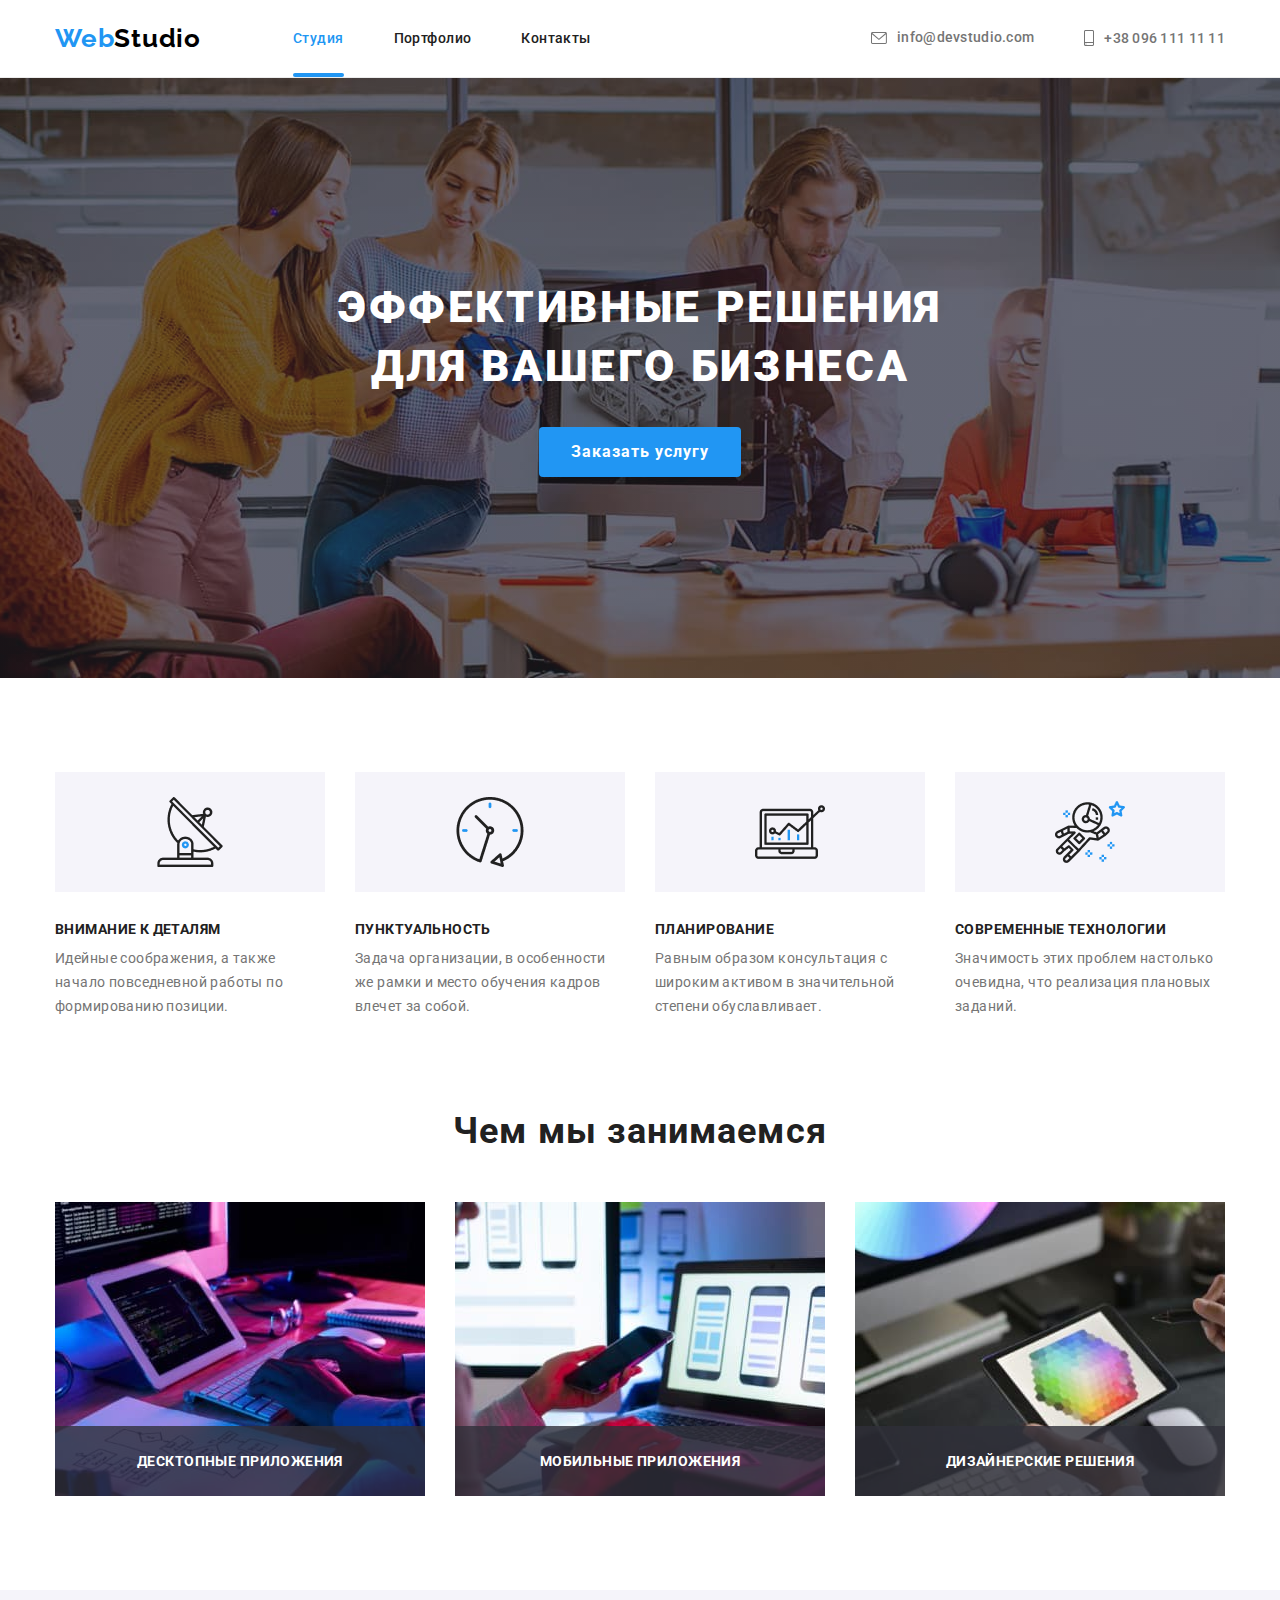
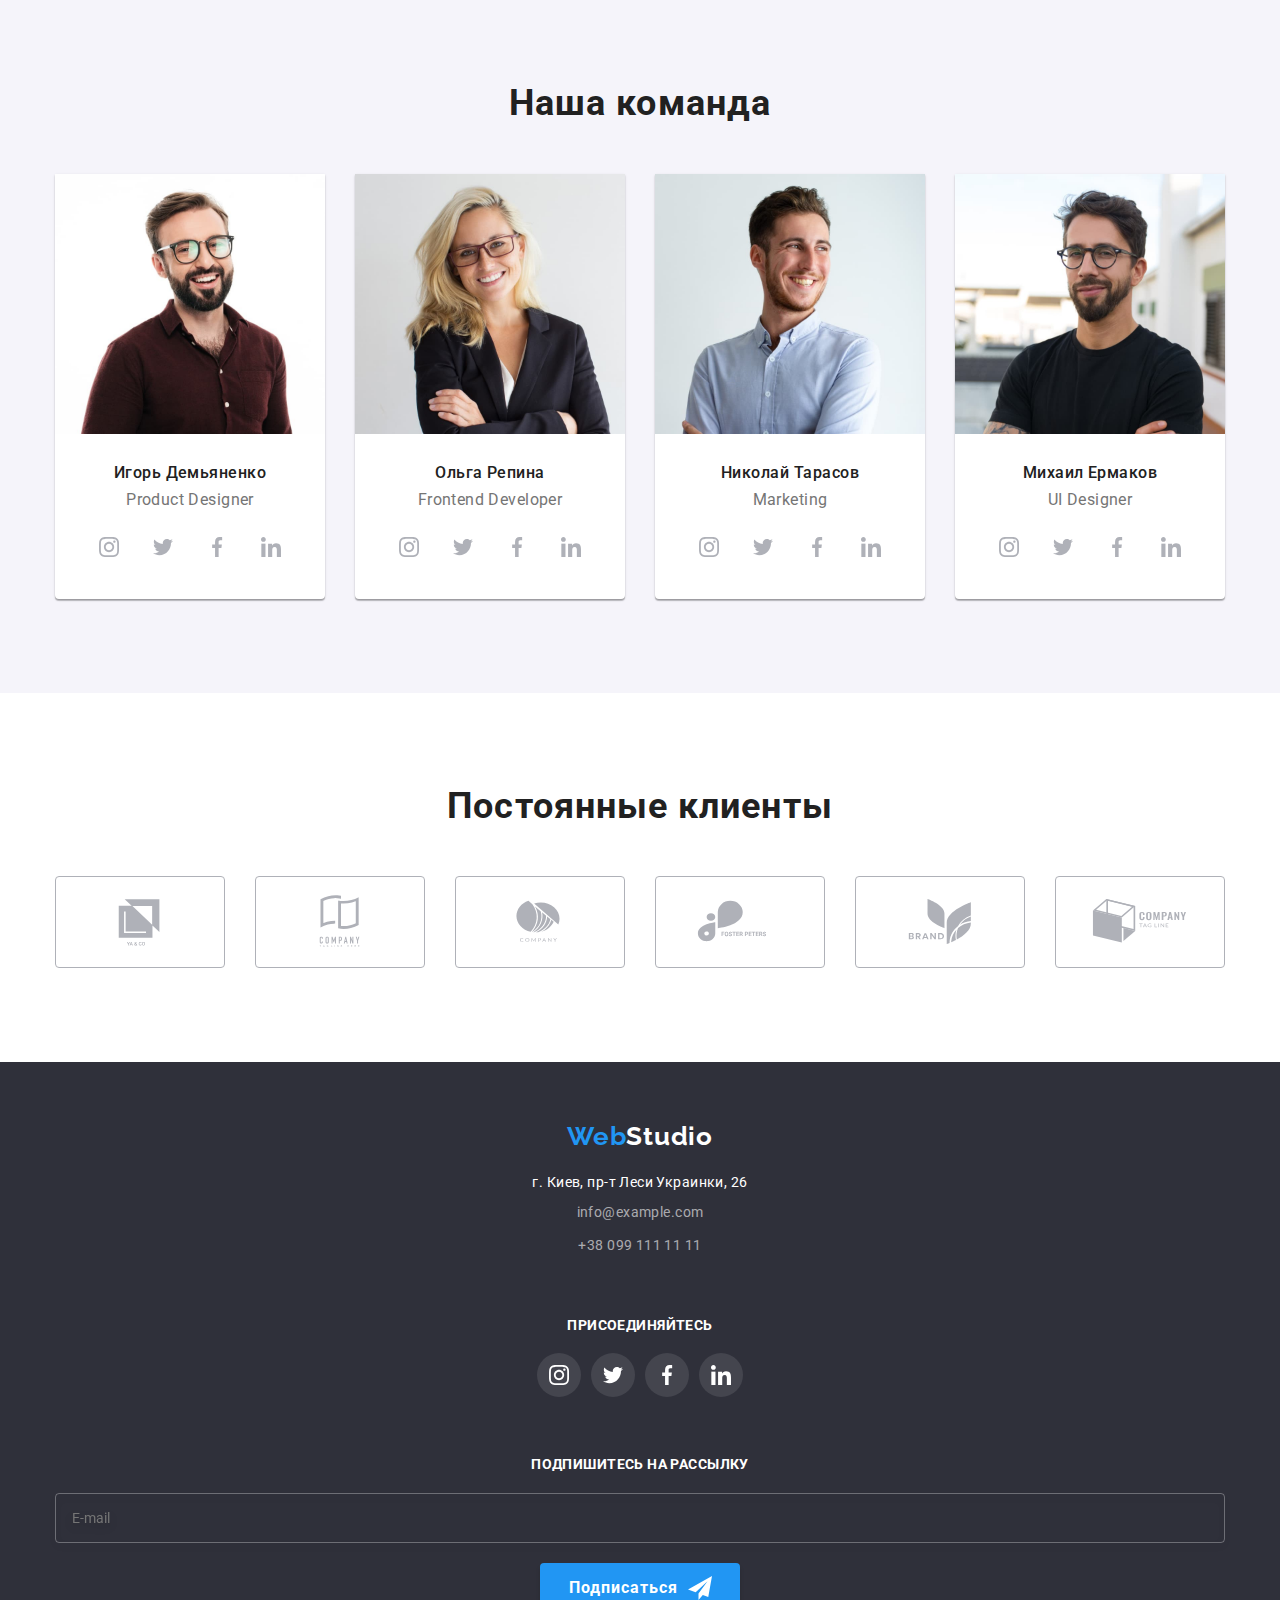
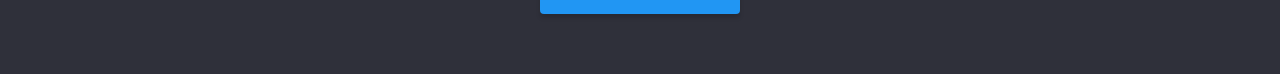
==== commit 78eaf430: "add8" ====
--- a/index.html
+++ b/index.html
@@ -51,7 +51,7 @@
     <main>
           <section class="hero ">
         <div class="  btn-section-site container">
-            <h1 class="hero__slogan">ЭФФЕКТИВНЫЕ РЕШЕНИЯ<br> ДЛЯ ВАШЕГО БИЗНЕСА</h1> 
+            <h1 class="hero__slogan">эффективные решения<br> для вашего бизнеса</h1> 
             <button class="hero__btn" type= "button" data-modal-open>
                 Заказать услугу</button>
         </div>
@@ -93,13 +93,39 @@
                 <div class="container "> 
                     <h2 class="description__title">Чем мы занимаемся</h2>               
                     <ul class="list description__list">
-                        <li class="list__image"><img class="" src="./images/img1.jpg" alt="рабочий стол с планшетом" width="370">
+                        <li class="list__image">
+                            <picture>                      
+                                <source
+                                    media="(min-width: 1200px)"
+                                    srcset="./images/description/description-0_lg.jpg 1x, ./images/description/description-0@2x_lg.jpg 2x"
+                                    type="image/jpg"
+                                />
+                                <img srcset="" src="./images/description/description-0_lg.jpg" alt="рабочий стол с планшетом" width="370" height="294">
+                            </picture>
                         <p class="list__description-text">десктопные приложения</p>
                     </li>
-                        <li class="list__image"><img class="" src="./images/img2.jpg" alt="ноутбук с разработкой дизайна" width="370">
+                        <li class="list__image">
+                            <picture>                      
+                                <source
+                                    media="(min-width: 1200px)"
+                                    srcset="./images/description/description-1_lg.jpg 1x, ./images/description/description-1@2x_lg.jpg 2x"
+                                    type="image/jpg"
+                                />
+                                <img srcset="" src="./images/description/description-1_lg.jpg" alt="ноутбук с разработкой дизайна" width="370" height="294">
+                            </picture>
+                            
                         <p class="list__description-text">мобильные приложения</p>
                     </li>
-                        <li class="list__image"><img class="" src="./images/img3.jpg" alt="планшет с радугой цветов" width="370">
+                        <li class="list__image">
+                            <picture>                      
+                                <source
+                                    media="(min-width: 1200px)"
+                                    srcset="./images/description/description-2_lg.jpg 1x, ./images/description/description-2@2x_lg.jpg 2x"
+                                    type="image/jpg"
+                                />
+                                <img srcset="" src="./images/description/description-2_lg.jpg" alt="планшет с радугой цветов" width="370" height="294">
+                            </picture>
+                            
                         <p class="list__description-text">дизайнерские решения</p>
                     </li>
                     </ul>  
@@ -113,7 +139,24 @@
             <h2 class="team__title">Наша команда</h2>
             <ul class="list team__names">
                 <li class="team__list">
-                        <img src="./images/img4.jpg" alt="Игорь Демьяненко" width="270">
+                    <picture>                      
+                        <source
+                            media="(min-width: 1200px)"
+                            srcset="./images/team/img-0_lg.jpg 1x, ./images/team/img-0@2x_lg.jpg 2x"
+                            type="image/jpg"
+                        />
+                        <source
+                            media="(min-width: 768px)"
+                            srcset="./images/team/img-0_md.jpg 1x, ./images/team/img-0@2x_md.jpg 2x"
+                            type="image/jpg"
+                        />
+                        <source
+                            media="(max-width: 767px)"
+                            srcset="./images/team/img-0_sm.jpg 1x, ./images/team/img-0@2x_sm.jpg 2x"
+                            type="image/jpg"
+                        />
+                        <img srcset="" src="./images/team/img-0_sm.jpg" alt="Игорь Демьяненко" width="450" height="460">
+                    </picture>
                         <div class="team__container">                       
                     <h3 class="team__name">Игорь Демьяненко</h3>
                     <p class="team__job">Product Designer</p>
@@ -143,7 +186,24 @@
                 </li>
 
                 <li class="team__list">
-                        <img src="./images/img5.jpg" alt="Ольга Репина" width="270">
+                    <picture>                      
+                        <source
+                            media="(min-width: 1200px)"
+                            srcset="./images/team/img-1_lg.jpg 1x, ./images/team/img-1@2x_lg.jpg 2x"
+                            type="image/jpg"
+                        />
+                        <source
+                            media="(min-width: 768px)"
+                            srcset="./images/team/img-1_md.jpg 1x, ./images/team/img-1@2x_md.jpg 2x"
+                            type="image/jpg"
+                        />
+                        <source
+                            media="(max-width: 767px)"
+                            srcset="./images/team/img-1_sm.jpg 1x, ./images/team/img-1@2x_sm.jpg 2x"
+                            type="image/jpg"
+                        />
+                        <img srcset="" src="./images/team/img-1_sm.jpg" alt="Ольга Репина" width="450" height="460">
+                    </picture>
                         <div class="team__container">
                     <h3 class="team__name">Ольга Репина</h3>
                     <p class="team__job">Frontend Developer</p>
@@ -173,7 +233,24 @@
                 </li>
 
                 <li class="team__list">
-                        <img src="./images/img6.jpg" alt="Николай Тарасов" width="270">
+                    <picture>                      
+                        <source
+                            media="(min-width: 1200px)"
+                            srcset="./images/team/img-2_lg.jpg 1x, ./images/team/img-2@2x_lg.jpg 2x"
+                            type="image/jpg"
+                        />
+                        <source
+                            media="(min-width: 768px)"
+                            srcset="./images/team/img-2_md.jpg 1x, ./images/team/img-2@2x_md.jpg 2x"
+                            type="image/jpg"
+                        />
+                        <source
+                            media="(max-width: 767px)"
+                            srcset="./images/team/img-2_sm.jpg 1x, ./images/team/img-2@2x_sm.jpg 2x"
+                            type="image/jpg"
+                        />
+                        <img srcset="" src="./images/team/img-2_sm.jpg" alt="Николай Тарасов" width="450" height="460">
+                    </picture>
                         <div class="team__container">
                     <h3 class="team__name">Николай Тарасов</h3>
                     <p class="team__job">Marketing</p>
@@ -202,7 +279,24 @@
                     </div>
                     </li>
                 <li class="team__list">
-                        <img src="./images/img7.jpg" alt="Михаил Ермаков" width="270">
+                    <picture>                      
+                        <source
+                            media="(min-width: 1200px)"
+                            srcset="./images/team/img-3_lg.jpg 1x, ./images/team/img-3@2x_lg.jpg 2x"
+                            type="image/jpg"
+                        />
+                        <source
+                            media="(min-width: 768px)"
+                            srcset="./images/team/img-3_md.jpg 1x, ./images/team/img-3@2x_md.jpg 2x"
+                            type="image/jpg"
+                        />
+                        <source
+                            media="(max-width: 767px)"
+                            srcset="./images/team/img-3_sm.jpg 1x, ./images/team/img-3@2x_sm.jpg 2x"
+                            type="image/jpg"
+                        />
+                        <img srcset="" src="./images/team/img-3_sm.jpg" alt="Михаил Ермаков" width="450" height="460">
+                    </picture>
                         <div class="team__container">
                     <h3 class="team__name">Михаил Ермаков</h3>
                     <p class="team__job">UI Designer</p>
--- a/css/main.min.css
+++ b/css/main.min.css
@@ -1 +1 @@
-:root{--logo-color:#000000;--main-font: "Roboto";--secondary-font: "Raleway";--accent-color: #2196F3;--main-txt-dark: #FFFFFF;--main-txt-light: #212121;--p-color: #757575;--fill-color: #AFB1B8;--footer-color:#2F303A;--animation: 250ms cubic-bezier(0.4, 0, 0.2, 1);--indent:30px}body{font-family:Roboto,sans-serif;font-size:14px;letter-spacing:.03em;background-color:#fff;color:#212121}body.no-scroll{overflow:hidden}h1,h2,h3,h4,p{margin-top:0;margin-bottom:0}ul{margin-top:0;margin-bottom:0;padding-left:0}img{display:block;max-width:100%;height:auto}.list{list-style:none;margin-top:0;padding-left:0}.link{text-decoration:none}.container{width:100%;padding-left:15px;padding-right:15px;margin-left:auto;margin-right:auto}@media screen and (min-width: 480px){.container{max-width:480px}}@media screen and (min-width: 768px){.container{max-width:768px}}@media screen and (min-width: 1200px){.container{max-width:1200px}}.section{padding-top:60px;padding-bottom:60px}@media screen and (min-width: 1200px){.section{padding-top:94px;padding-bottom:94px}}.hero__btn{margin-left:auto;margin-right:auto;margin-top:30px;padding:10px 32px;min-width:200px;-webkit-box-shadow:0px 4px 4px rgba(0,0,0,.15);box-shadow:0px 4px 4px rgba(0,0,0,.15);border:none;border-radius:4px;font-family:Roboto,sans-serif;font-weight:700;font-size:16px;line-height:1.88;text-align:center;letter-spacing:.06em;cursor:pointer;background-color:var(--accent-color);color:var(--main-txt-dark)}.modal__button{display:block;margin-left:auto;margin-right:auto;padding:10px 32px;min-width:200px;-webkit-box-shadow:rgba(0,0,0,.15) 0px 4px 4px;box-shadow:rgba(0,0,0,.15) 0px 4px 4px;border:none;border-radius:4px;font-weight:700;font-size:16px;line-height:1.88;text-align:center;letter-spacing:.06em;cursor:pointer;background-color:var(--accent-color);color:var(--main-txt-dark);-webkit-transition:-webkit-box-shadow var(--animation);transition:-webkit-box-shadow var(--animation);transition:box-shadow var(--animation);transition:box-shadow var(--animation), -webkit-box-shadow var(--animation)}.modal__button:hover,.modal__button:focus{-webkit-box-shadow:0px 4px 4px rgba(0,0,0,.25);box-shadow:0px 4px 4px rgba(0,0,0,.25)}.modal__close-btn{position:absolute;top:8px;right:8px;display:-webkit-box;display:-ms-flexbox;display:flex;-webkit-box-align:center;-ms-flex-align:center;align-items:center;-webkit-box-pack:center;-ms-flex-pack:center;justify-content:center;width:30px;height:30px;border:1px solid rgba(0,0,0,.1);border-radius:50%;background-color:var(--main-txt-dark);cursor:pointer;-webkit-transition:fill var(--animation);transition:fill var(--animation)}.modal__close-btn:hover,.modal__close-btn:focus{fill:var(--accent-color)}.portfolio__btn{padding:6px 22px;border-radius:4px;border:none;font-family:Roboto;font-weight:500;font-size:16px;line-height:1.6;letter-spacing:.03em;cursor:pointer;color:var(--main-txt-light);-webkit-transition:color var(--animation),background-color var(--animation),-webkit-box-shadow var(--animation);transition:color var(--animation),background-color var(--animation),-webkit-box-shadow var(--animation);transition:color var(--animation),background-color var(--animation),box-shadow var(--animation);transition:color var(--animation),background-color var(--animation),box-shadow var(--animation),-webkit-box-shadow var(--animation);background-color:#f5f4fa}.portfolio__btn--accent{background-color:var(--accent-color);color:var(--main-txt-dark)}.portfolio__btn:hover,.portfolio__btn:focus{-webkit-box-shadow:0px 4px 4px rgba(0,0,0,.25);box-shadow:0px 4px 4px rgba(0,0,0,.25);background-color:var(--accent-color);color:var(--main-txt-dark)}.footer-send__btn{display:-webkit-box;display:-ms-flexbox;display:flex;-webkit-box-align:center;-ms-flex-align:center;align-items:center;letter-spacing:.06em;margin-left:auto;margin-right:auto;padding-top:10px;padding-right:28px;padding-bottom:10px;padding-left:29px;font-weight:700;font-size:16px;line-height:1.88;color:var(--main-txt-dark);background-color:var(--accent-color);cursor:pointer;-webkit-box-shadow:0px 4px 4px rgba(0,0,0,.15);box-shadow:0px 4px 4px rgba(0,0,0,.15);border-radius:4px;border:none}.list__title{margin-bottom:10px;font-family:Roboto,sans-serif;font-style:normal;font-weight:bold;font-size:14px;line-height:1.1;letter-spacing:.03em;text-transform:uppercase;color:var(--main-txt-light)}@media screen and (max-width: 767px){.list__title{text-align:center}}.team__title{margin-bottom:50px;font-weight:700;font-size:36px;line-height:1.1;text-align:center;letter-spacing:.03em;color:var(--main-txt-light)}.clients__title{margin-bottom:50px;font-weight:700;font-size:36px;line-height:1.1;text-align:center;letter-spacing:.03em;color:var(--main-txt-light)}@media screen and (max-width: 1199px){.clients__title{font-size:28px}}.icon-footer__title{text-align:center;text-transform:uppercase;font-weight:700;line-height:1.14;margin-bottom:20px;color:var(--main-txt-dark);-webkit-box-align:center;-ms-flex-align:center;align-items:center}.portfolio__galery-title{border:1px solid #eee;border-top:none;padding-top:20px;padding-bottom:20px;padding-left:24px}.description__title{margin-bottom:50px;font-family:Roboto,sans-serif;font-style:normal;font-weight:bold;font-size:36px;line-height:1.1;text-align:center;letter-spacing:.03em;color:var(--main-txt-light)}.portfolio__overlay{position:absolute;top:0;left:0;-webkit-transform:translateY(100%);transform:translateY(100%);width:370px;height:294px;padding-top:63px;padding-bottom:63px;background-color:rgba(33,150,243,.9);padding-left:24px;padding-right:24px;-webkit-transition:-webkit-transform var(--animation);transition:-webkit-transform var(--animation);transition:transform var(--animation);transition:transform var(--animation), -webkit-transform var(--animation)}.portfolio__link-galery:hover .portfolio__overlay,.portfolio__link-galery:focus .portfolio__overlay{-webkit-transform:translateY(0%);transform:translateY(0%)}.mobile-menu-btn{z-index:10;width:40px;height:40px;background-color:rgba(0,0,0,0);border:none;display:-webkit-box;display:-ms-flexbox;display:flex;-webkit-box-pack:center;-ms-flex-pack:center;justify-content:center;-webkit-box-align:center;-ms-flex-align:center;align-items:center}@media screen and (min-width: 768px){.mobile-menu-btn{display:none}}.mobile-menu-btn:hover,.mobile-menu-btn:focus{fill:var(--accent-color)}.mobile-menu{position:fixed;top:0;left:0;width:100%;height:100%;padding:48px 40px;display:-webkit-box;display:-ms-flexbox;display:flex;-webkit-box-orient:vertical;-webkit-box-direction:normal;-ms-flex-direction:column;flex-direction:column;background-color:#fff;-webkit-transform:translateX(100%);transform:translateX(100%);-webkit-transition:-webkit-transform 500ms;transition:-webkit-transform 500ms;transition:transform 500ms;transition:transform 500ms, -webkit-transform 500ms}.mobile-menu.is-open{-webkit-transform:translateX(0);transform:translateX(0)}.mobile-menu-nav{margin-bottom:auto}.mobile-menu-item{font-size:40px;line-height:47px;line-height:100%;letter-spacing:.02em;text-decoration:none;color:#212121}.mobile-menu-nav:not(:last-child) .mobile-menu-item{margin-bottom:32px}.mobile-menu-contacts{margin-bottom:64px}.mobile-menu-contacts-tell{margin-bottom:32px;font-style:normal;font-weight:500;font-size:34px;line-height:40px;letter-spacing:.02em;color:#2196f3}.mobile-menu-contacts-mail{font-style:normal;font-weight:500;font-size:24px;line-height:28px;letter-spacing:.02em;color:#757575}.mobile-menu-link{font-weight:500;line-height:47px;letter-spacing:.02em;color:#212121}.mobile-menu-socials{margin-right:auto;display:-webkit-box;display:-ms-flexbox;display:flex;gap:10px;-webkit-box-align:center;-ms-flex-align:center;align-items:center}.mobile-menu-socials-link{font-style:normal;font-weight:500;font-size:18px;line-height:22px;letter-spacing:.02em;color:#2196f3}.mobile-menu-socials-item:not(:last-child) .mobile-menu-socials-link{padding-right:10px;border-right:1px solid rgba(33,33,33,.2)}.mobile-menu-burger{-webkit-transition:500ms;transition:500ms}.mobile-menu-btn .is-open .mobile-menu-burger{opacity:0}.mobile-menu-close{-webkit-transition:500ms;transition:500ms;z-index:100;opacity:0}.mobile-menu-btn .is-open .mobile-menu-close{opacity:1}.header__page{border-bottom:1px solid #ececec}.header-container{-webkit-box-pack:justify;-ms-flex-pack:justify;justify-content:space-between;display:-webkit-box;display:-ms-flexbox;display:flex;-webkit-box-align:center;-ms-flex-align:center;align-items:center}.logo{display:block;font-family:Raleway;font-style:normal;font-weight:bold;font-size:26px;line-height:1.1;letter-spacing:.03em;color:var(--logo-color)}@media screen and (min-width: 480px)and (max-width: 767px){.logo{padding-top:16px;padding-bottom:16px}}@media screen and (min-width: 768px){.logo{margin-right:88px;padding-top:26px;padding-bottom:26px}}@media screen and (min-width: 1200px){.logo{margin-right:92px;padding-top:24px;padding-bottom:24px}}@media screen and (max-width: 767px){.header__nav{display:none}}.header__list{display:-webkit-box;display:-ms-flexbox;display:flex;-webkit-box-align:center;-ms-flex-align:center;align-items:center}@media screen and (min-width: 768px){.header__item:not(:last-child){margin-right:50px}}.header__link{font-family:Roboto,sans-serif;font-style:normal;font-weight:500;font-size:14px;line-height:1.1;color:var(--main-txt-light);-webkit-transition:color var(--animation);transition:color var(--animation)}.header__link--active{color:var(--accent-color)}.header__link:hover,.header__link:focus{color:var(--accent-color)}.current{position:relative}.current::after{content:"";position:absolute;bottom:0;left:0;-webkit-transform:translateY(31px);transform:translateY(31px);width:100%;height:4px;background-color:var(--accent-color);border-radius:2px}.info-list{display:-webkit-box;display:-ms-flexbox;display:flex;margin-left:auto;-webkit-box-align:center;-ms-flex-align:center;align-items:center}@media screen and (max-width: 767px){.info-list{display:none}}@media screen and (min-width: 768px)and (max-width: 1199px){.info-list{display:-webkit-box;display:-ms-flexbox;display:flex;-webkit-box-orient:vertical;-webkit-box-direction:normal;-ms-flex-direction:column;flex-direction:column}}.info-list__email-icon{margin-right:10px;width:16px;height:12px;fill:currentColor}.info-list__phone-icon{margin-right:10px;width:10px;height:16px;fill:currentColor}.info-list__email,.info-list__contact-number{font-family:Roboto,sans-serif;font-style:normal;font-weight:500;font-size:14px;line-height:1.1;letter-spacing:.02em;color:var(--p-color);-webkit-transition:color var(--animation);transition:color var(--animation)}.info-list__email:hover,.info-list__email:focus{color:var(--accent-color)}.info-list__contact-number:hover,.info-list__contact-number:focus{color:var(--accent-color)}@media screen and (max-width: 1199px){.info-list__link-email{margin-bottom:10px}}@media screen and (min-width: 1200px){.info-list__link-contact{margin-left:50px}}.hero{background-size:cover;background-repeat:no-repeat;background-position:center;max-width:1600px;height:400px;margin:0 auto;text-align:center;background-color:#c4c4c4;background-image:-webkit-gradient(linear, left bottom, left top, from(rgba(47, 48, 58, 0.4)), to(rgba(47, 48, 58, 0.4))),url(../../images/hero/header_sm.jpg);background-image:linear-gradient(to top, rgba(47, 48, 58, 0.4), rgba(47, 48, 58, 0.4)),url(../../images/hero/header_sm.jpg)}@media screen and (min-width: 768px){.hero{height:400px;background-image:-webkit-gradient(linear, left bottom, left top, from(rgba(47, 48, 58, 0.4)), to(rgba(47, 48, 58, 0.4))),url(../../images/hero/header_md.jpg);background-image:linear-gradient(to top, rgba(47, 48, 58, 0.4), rgba(47, 48, 58, 0.4)),url(../../images/hero/header_md.jpg)}}@media screen and (min-width: 1200px){.hero{height:600px;background-image:-webkit-gradient(linear, left bottom, left top, from(rgba(47, 48, 58, 0.4)), to(rgba(47, 48, 58, 0.4))),url(../../images/hero/header_lg.jpg);background-image:linear-gradient(to top, rgba(47, 48, 58, 0.4), rgba(47, 48, 58, 0.4)),url(../../images/hero/header_lg.jpg)}}.hero__slogan{font-family:Roboto,sans-serif;font-style:normal;font-weight:900;font-size:44px;letter-spacing:.06em;line-height:1.36;text-align:center;color:var(--main-txt-dark)}.feature-section{padding-top:60px;padding-bottom:60px}@media screen and (min-width: 1200px){.feature-section{padding-top:94px;padding-bottom:94px}}.list__title-site::before{display:block;content:"";height:120px;background-color:#f5f4fa;background-repeat:no-repeat;background-position:center;margin-bottom:30px}.list__title-antenna::before{background-image:url(../images/antenna\ 1.png)}.list__title-clock::before{background-image:url(../images/clock\ 1.png)}.list__title-diagram::before{background-image:url(../images/diagram\ 1.png)}.list__title-astronaut::before{background-image:url(../images/astronaut\ 1.png)}.list__text{font-family:Roboto;font-style:normal;font-weight:normal;font-size:14px;line-height:1.7;letter-spacing:.03em;color:var(--p-color)}.list__title-site{-ms-flex-preferred-size:calc((100% - 30px)/2);flex-basis:calc((100% - 30px)/2)}@media screen and (max-width: 767px){.list__title-site:not(:last-child){margin-bottom:30px}}.feature-section__list{-ms-flex-wrap:nowrap;flex-wrap:nowrap}@media screen and (min-width: 768px){.feature-section__list{gap:30px;display:-webkit-box;display:-ms-flexbox;display:flex;-ms-flex-wrap:wrap;flex-wrap:wrap}}@media screen and (min-width: 1200px){.feature-section__list{-ms-flex-wrap:nowrap;flex-wrap:nowrap}}.description{padding-bottom:94px}@media screen and (max-width: 1199px){.description{display:none}}.list__image{width:370px;position:relative}.list__image:not(:last-child){margin-right:30px}.list__description-text{text-transform:uppercase;color:var(--main-txt-dark);background-color:rgba(47,48,58,.8);position:absolute;font-weight:700;line-height:1.6;width:100%;height:70px;bottom:0;display:-webkit-box;display:-ms-flexbox;display:flex;-webkit-box-pack:center;-ms-flex-pack:center;justify-content:center;-webkit-box-align:center;-ms-flex-align:center;align-items:center}.description__list{display:-webkit-box;display:-ms-flexbox;display:flex;-webkit-box-align:center;-ms-flex-align:center;align-items:center}.team{background:#f5f4fa}.team__list{-webkit-box-pack:center;-ms-flex-pack:center;justify-content:center;background:var(--main-txt-dark);-webkit-box-shadow:0px 1px 3px rgba(0,0,0,.12),0px 1px 1px rgba(0,0,0,.14),0px 2px 1px rgba(0,0,0,.2);box-shadow:0px 1px 3px rgba(0,0,0,.12),0px 1px 1px rgba(0,0,0,.14),0px 2px 1px rgba(0,0,0,.2);border-radius:0px 0px 4px 4px;-ms-flex-preferred-size:calc((100% - 30px)/2);flex-basis:calc((100% - 30px)/2)}@media screen and (max-width: 767px){.team__list:not(:last-child){margin-bottom:30px}}.team__names{-webkit-box-orient:horizontal;-webkit-box-direction:normal;-ms-flex-direction:row;flex-direction:row}@media screen and (min-width: 768px){.team__names{display:-webkit-box;display:-ms-flexbox;display:flex;-ms-flex-wrap:wrap;flex-wrap:wrap;gap:30px}}@media screen and (min-width: 1200px){.team__names{display:-webkit-box;display:-ms-flexbox;display:flex;gap:30px;-ms-flex-wrap:nowrap;flex-wrap:nowrap}}.team__container{padding-top:30px;padding-bottom:24px}@media screen and (min-width: 1200px){.team__container{padding-top:30px;padding-bottom:30px}}.team__name{margin-bottom:10px;font-family:Roboto;font-style:normal;font-weight:500;font-size:16px;line-height:1.1;text-align:center;letter-spacing:.03em;color:var(--main-txt-light)}.team__job{font-size:16px;line-height:1.1;text-align:center;color:var(--p-color)}.team__social-list{-webkit-box-pack:center;-ms-flex-pack:center;justify-content:center;margin-top:16px;display:-webkit-box;display:-ms-flexbox;display:flex;-webkit-box-align:center;-ms-flex-align:center;align-items:center}.team__social-link{display:-webkit-box;display:-ms-flexbox;display:flex;-webkit-box-align:center;-ms-flex-align:center;align-items:center;-webkit-box-pack:center;-ms-flex-pack:center;justify-content:center;width:44px;height:44px;background-color:var(--main-txt-dark);border-radius:50%;color:var(--fill-color);-webkit-transition:color var(--animation),background-color var(--animation);transition:color var(--animation),background-color var(--animation)}.team__social-link:hover,.team__social-link:focus{background-color:var(--accent-color);color:var(--main-txt-dark)}.team__social-item:not(:last-child){margin-right:10px}.team__social-icon{width:20px;height:20px;fill:currentColor}.link{display:-webkit-box;display:-ms-flexbox;display:flex;-webkit-box-align:center;-ms-flex-align:center;align-items:center}.clients{padding-top:60px;padding-bottom:60px}@media screen and (min-width: 1200px){.clients{padding-top:94px;padding-bottom:94px}}.clients__list{display:-webkit-box;display:-ms-flexbox;display:flex;-ms-flex-wrap:wrap;flex-wrap:wrap;gap:30px}.clients__link-section{gap:30px}.clients__link-style{border:1px solid var(--fill-color);display:-webkit-box;display:-ms-flexbox;display:flex;-webkit-box-align:center;-ms-flex-align:center;align-items:center;-webkit-box-pack:center;-ms-flex-pack:center;justify-content:center;border-radius:4px;width:170px;height:92px;color:var(--fill-color);-webkit-transition:color var(--animation),border-color var(--animation);transition:color var(--animation),border-color var(--animation)}.clients__link-style:hover,.clients__link-style:focus{color:var(--accent-color);border-color:var(--accent-color)}@media screen and (max-width: 767px){.clients__link-style{width:210px}}@media screen and (min-width: 768px){.clients__link-style{width:226px}}@media screen and (min-width: 1200px){.clients__link-style{width:170px}}.clients__link{fill:currentColor;width:106px;height:60px}.portfolio__list-nav{list-style:none}@media screen and (max-width: 767px){.portfolio__list-nav{display:-webkit-box;display:-ms-flexbox;display:flex;-ms-flex-wrap:wrap;flex-wrap:wrap;margin-bottom:40px;-webkit-box-align:stretch;-ms-flex-align:stretch;align-items:stretch;-webkit-box-pack:start;-ms-flex-pack:start;justify-content:flex-start}}@media screen and (min-width: 768px){.portfolio__list-nav{display:-webkit-box;display:-ms-flexbox;display:flex;-webkit-box-align:center;-ms-flex-align:center;align-items:center;margin-bottom:30px;-webkit-box-pack:center;-ms-flex-pack:center;justify-content:center}}@media screen and (min-width: 1200px){.portfolio__list-nav{margin-bottom:50px}}.portfolio__navigation:not(:last-child){margin-right:8px}@media screen and (max-width: 767px){.portfolio__navigation:nth-child(-n+3){margin-bottom:15px}}.list{-webkit-box-pack:center;-ms-flex-pack:center;justify-content:center}@media screen and (min-width: 768px){.portfolio__galery{display:-webkit-box;display:-ms-flexbox;display:flex;-ms-flex-wrap:wrap;flex-wrap:wrap;gap:30px;margin-bottom:-30px;-webkit-box-align:center;-ms-flex-align:center;align-items:center}}.portfolio__galery-info{-webkit-box-pack:justify;-ms-flex-pack:justify;justify-content:space-between}@media screen and (max-width: 767px){.portfolio__galery-info:not(:last-child){margin-bottom:30px}}@media screen and (max-width: 1199px){.portfolio__galery-info{-ms-flex-preferred-size:calc((100% - 30px)/2);flex-basis:calc((100% - 30px)/2)}}@media screen and (min-width: 768px)and (max-width: 1199px){.portfolio__galery:last-child .portfolio__galery-info{margin-right:auto}}.portfolio__link-galery{display:block;-webkit-transition:-webkit-box-shadow var(--animation);transition:-webkit-box-shadow var(--animation);transition:box-shadow var(--animation);transition:box-shadow var(--animation), -webkit-box-shadow var(--animation);-webkit-box-pack:center;-ms-flex-pack:center;justify-content:center}.portfolio__link-galery:hover,.portfolio__link-galery:focus{-webkit-box-shadow:1px 4px 6px 0px rgba(0,0,0,.16),0px 4px 4px 0px rgba(0,0,0,.06),0px 1px 1px 0px rgba(0,0,0,.12);box-shadow:1px 4px 6px 0px rgba(0,0,0,.16),0px 4px 4px 0px rgba(0,0,0,.06),0px 1px 1px 0px rgba(0,0,0,.12)}.portfolio__card-overlay{position:relative;overflow:hidden}.portfolio__img{height:auto}.portfolio__description{width:332px;height:168px;font-weight:400;font-size:18px;line-height:28px;color:var(--main-txt-dark)}.portfolio__name-link{margin-bottom:4px;font-family:Roboto;font-style:normal;font-weight:bold;font-size:18px;line-height:2;letter-spacing:.06em;color:var(--main-txt-light)}.portfolio__text{margin-top:0px;margin-bottom:0px;font-family:Roboto;font-style:normal;font-weight:normal;font-size:16px;line-height:1.8;letter-spacing:.03em;color:var(--p-color)}.backdrop{position:fixed;top:0;left:0;width:100%;height:100%;opacity:1;visibility:visible;pointer-events:initial;z-index:1000;-webkit-transition:opacity var(--animation),visibility var(--animation);transition:opacity var(--animation),visibility var(--animation);background-color:rgba(0,0,0,.2)}.backdrop.is-hidden{opacity:0;visibility:hidden;pointer-events:none}.modal{position:absolute;top:50%;left:50%;padding:40px;-webkit-transform:translate(-50%, -50%);transform:translate(-50%, -50%);width:528px;height:581px;background-color:var(--main-txt-dark);border-radius:4px;-webkit-box-shadow:0px 4px 4px 0px rgba(0,0,0,.25);box-shadow:0px 4px 4px 0px rgba(0,0,0,.25)}.modal-form__text{display:block;margin-bottom:12px;font-size:20px;line-height:23px}.modal-form__contact-container{margin-bottom:10px;position:relative}.modal-form__contact{font-size:12px;line-height:1.17;letter-spacing:.01em;color:var(--p-color)}.modal-form__input{margin-top:4px;width:100%;height:40px;padding-top:4px;padding-right:6px;padding-bottom:4px;padding-left:42px;border-radius:4px;outline:none;cursor:pointer;border:1px solid rgba(33,33,33,.2);-webkit-transition:color var(--animation),border-color var(--animation);transition:color var(--animation),border-color var(--animation)}.modal-form__input:hover,.modal-form__input:focus{border-color:var(--accent-color)}.modal-form__input:hover+.modal-form__icon{fill:var(--accent-color)}.modal-form__icon{position:absolute;left:12px;cursor:pointer;bottom:11px;color:var(--main-txt-light);-webkit-transition:fill var(--animation);transition:fill var(--animation)}.modal-form__icon:hover{color:var(--accent-color)}.modal__comm{display:block;line-height:23px}.modal__comment-text{font-weight:400;font-size:12px;line-height:14px;letter-spacing:.01em;color:var(--p-color)}.modal__comment{width:100%;height:120px;padding:12px 16px;font-weight:400;font-size:12px;line-height:16px;letter-spacing:.01em;resize:none;outline:none;border-radius:4px;border:1px solid rgba(33,33,33,.2);-webkit-transition:border-color var(--animation);transition:border-color var(--animation)}.modal__comment:hover,.modal__comment:focus{border-color:var(--accent-color)}.modal__form-checkbox{display:-webkit-box;display:-ms-flexbox;display:flex;margin-bottom:30px;-webkit-box-align:center;-ms-flex-align:center;align-items:center;-webkit-box-pack:center;-ms-flex-pack:center;justify-content:center;gap:7px}.modal__visually-hidden{position:absolute;width:1px;height:1px;margin:-1px;border:0;padding:0;white-space:nowrap;-webkit-clip-path:inset(100%);clip-path:inset(100%);clip:rect(0 0 0 0);overflow:hidden}.modal__checkbox-custom{display:-webkit-inline-box;display:-ms-inline-flexbox;display:inline-flex;-webkit-box-align:center;-ms-flex-align:center;align-items:center;-webkit-box-pack:center;-ms-flex-pack:center;justify-content:center;width:16px;height:15px;outline-offset:-2px;border-radius:2px;border:1px solid var(--main-txt-light);border-color:var(--main-txt-light);-webkit-transition:outline-color var(--animation),background-color var(--animation);transition:outline-color var(--animation),background-color var(--animation)}.modal__checkbox-input:checked+.modal__checkbox-custom{background-color:var(--accent-color);outline:2px solid var(--accent-color)}.modal__checkbox-icon{fill:var(--main-txt-dark)}.modal__text-agreed{font-weight:400;font-size:14px;line-height:1.71px;letter-spacing:.03em;color:var(--p-color)}.modal__link{font-weight:400;font-size:14px;line-height:1.71;letter-spacing:.03em;-webkit-text-decoration-line:underline;text-decoration-line:underline;color:var(--accent-color)}.footer{background-color:var(--footer-color)}.information{margin-bottom:60px}.information__email{margin-bottom:9px}.information__email-link{-webkit-box-pack:center;-ms-flex-pack:center;justify-content:center;font-family:Roboto;font-size:14px;line-height:1.7;letter-spacing:.03em;color:rgba(255,255,255,.6);font-style:normal;-webkit-transition:color var(--animation);transition:color var(--animation)}.information__email-link:hover,.information__email-link:focus{color:var(--accent-color)}.information__contact-link{-webkit-box-pack:center;-ms-flex-pack:center;justify-content:center;font-family:Roboto;font-size:14px;line-height:1.7;letter-spacing:.03em;color:rgba(255,255,255,.6);font-style:normal;-webkit-transition:color var(--animation);transition:color var(--animation)}.information__contact-link:hover,.information__contact-link:focus{color:var(--accent-color)}.footer-site__logo{padding:0px;margin-bottom:20px;color:var(--main-txt-dark);width:100%;-webkit-box-pack:center;-ms-flex-pack:center;justify-content:center;display:block;text-align:center}.logo__accent{font-family:Raleway;font-style:normal;font-weight:bold;font-size:26px;line-height:1.1;letter-spacing:.03em;color:var(--accent-color)}.adress{display:block;text-align:center;margin-bottom:9px;height:21px;left:215px;top:1739px;font-family:Roboto;font-style:normal;font-weight:normal;font-size:14px;line-height:1.7;letter-spacing:.03em;color:var(--main-txt-dark);-webkit-transition:color var(--animation);transition:color var(--animation);cursor:pointer}.adress:hover,.adress:focus{color:var(--accent-color)}.icon-footer{display:block;margin-bottom:60px}.list-footer{display:-webkit-box;display:-ms-flexbox;display:flex;background-position:center}.footer-section{-webkit-box-align:baseline;-ms-flex-align:baseline;align-items:baseline}.footer-container{-webkit-box-orient:vertical;-webkit-box-direction:normal;-ms-flex-direction:column;flex-direction:column;display:-webkit-box;display:-ms-flexbox;display:flex}.icon-footer__item:not(:last-child){margin-right:10px}.icon-footer__link{display:-webkit-box;display:-ms-flexbox;display:flex;-webkit-box-align:center;-ms-flex-align:center;align-items:center;-webkit-box-pack:center;-ms-flex-pack:center;justify-content:center;width:44px;height:44px;background-color:rgba(255,255,255,.1);border-radius:50%;-webkit-transition:background-color var(--animation);transition:background-color var(--animation)}.icon-footer__link:hover,.icon-footer__link:focus{background-color:var(--accent-color)}.icon-footer__icon{width:20px;height:20px;fill:var(--main-txt-dark);-webkit-transition:color var(--animation),background-color var(--animation);transition:color var(--animation),background-color var(--animation)}.icon-footer__link:hover .icon-footer__icon,.icon-footer__link:focus .icon-footer__icon{color:var(--main-txt-dark)}.footer-send{margin-left:auto}.footer-send__input{padding-left:16px;width:100%;height:50px;color:rgba(255,255,255,.6);border:1px solid rgba(255,255,255,.3);-webkit-filter:drop-shadow(0px 4px 4px rgba(0, 0, 0, 0.15));filter:drop-shadow(0px 4px 4px rgba(0, 0, 0, 0.15));border-radius:4px;background-color:rgba(0,0,0,0);outline:rgba(0,0,0,0);cursor:pointer;-webkit-transition:border-color var(--animation);transition:border-color var(--animation);margin-bottom:20px}.footer-send__input:hover,.footer-send__input:focus{border-color:var(--accent-color)}.svg-send{margin-left:10px}.footer-site{padding-top:60px;padding-bottom:60px}/*# sourceMappingURL=main.min.css.map */+:root{--logo-color:#000000;--main-font: "Roboto";--secondary-font: "Raleway";--accent-color: #2196F3;--main-txt-dark: #FFFFFF;--main-txt-light: #212121;--p-color: #757575;--fill-color: #AFB1B8;--footer-color:#2F303A;--animation: 250ms cubic-bezier(0.4, 0, 0.2, 1);--indent:30px}body{font-family:Roboto,sans-serif;font-size:14px;letter-spacing:.03em;background-color:#fff;color:#212121}body.no-scroll{overflow:hidden}h1,h2,h3,h4,p{margin-top:0;margin-bottom:0}ul{margin-top:0;margin-bottom:0;padding-left:0}img{display:block;width:100%;height:auto}.list{list-style:none;margin-top:0;padding-left:0}.link{text-decoration:none}.container{width:100%;padding-left:15px;padding-right:15px;margin-left:auto;margin-right:auto}@media screen and (min-width: 480px){.container{max-width:480px}}@media screen and (min-width: 768px){.container{max-width:768px}}@media screen and (min-width: 1200px){.container{max-width:1200px}}.section{padding-top:60px;padding-bottom:60px}@media screen and (min-width: 1200px){.section{padding-top:94px;padding-bottom:94px}}.hero__btn{margin-left:auto;margin-right:auto;margin-top:30px;padding:10px 32px;min-width:200px;-webkit-box-shadow:0px 4px 4px rgba(0,0,0,.15);box-shadow:0px 4px 4px rgba(0,0,0,.15);border:none;border-radius:4px;font-family:Roboto,sans-serif;font-weight:700;font-size:16px;line-height:1.88;text-align:center;letter-spacing:.06em;cursor:pointer;background-color:var(--accent-color);color:var(--main-txt-dark)}.modal__button{display:block;margin-left:auto;margin-right:auto;padding:10px 32px;min-width:200px;-webkit-box-shadow:rgba(0,0,0,.15) 0px 4px 4px;box-shadow:rgba(0,0,0,.15) 0px 4px 4px;border:none;border-radius:4px;font-weight:700;font-size:16px;line-height:1.88;text-align:center;letter-spacing:.06em;cursor:pointer;background-color:var(--accent-color);color:var(--main-txt-dark);-webkit-transition:-webkit-box-shadow var(--animation);transition:-webkit-box-shadow var(--animation);transition:box-shadow var(--animation);transition:box-shadow var(--animation), -webkit-box-shadow var(--animation)}.modal__button:hover,.modal__button:focus{-webkit-box-shadow:0px 4px 4px rgba(0,0,0,.25);box-shadow:0px 4px 4px rgba(0,0,0,.25)}.modal__close-btn{position:absolute;top:8px;right:8px;display:-webkit-box;display:-ms-flexbox;display:flex;-webkit-box-align:center;-ms-flex-align:center;align-items:center;-webkit-box-pack:center;-ms-flex-pack:center;justify-content:center;width:30px;height:30px;border:1px solid rgba(0,0,0,.1);border-radius:50%;background-color:var(--main-txt-dark);cursor:pointer;-webkit-transition:fill var(--animation);transition:fill var(--animation)}.modal__close-btn:hover,.modal__close-btn:focus{fill:var(--accent-color)}.portfolio__btn{padding:6px 22px;border-radius:4px;border:none;font-family:Roboto;font-weight:500;font-size:16px;line-height:1.6;letter-spacing:.03em;cursor:pointer;color:var(--main-txt-light);-webkit-transition:color var(--animation),background-color var(--animation),-webkit-box-shadow var(--animation);transition:color var(--animation),background-color var(--animation),-webkit-box-shadow var(--animation);transition:color var(--animation),background-color var(--animation),box-shadow var(--animation);transition:color var(--animation),background-color var(--animation),box-shadow var(--animation),-webkit-box-shadow var(--animation);background-color:#f5f4fa}.portfolio__btn--accent{background-color:var(--accent-color);color:var(--main-txt-dark)}.portfolio__btn:hover,.portfolio__btn:focus{-webkit-box-shadow:0px 4px 4px rgba(0,0,0,.25);box-shadow:0px 4px 4px rgba(0,0,0,.25);background-color:var(--accent-color);color:var(--main-txt-dark)}.footer-send__btn{display:-webkit-box;display:-ms-flexbox;display:flex;-webkit-box-align:center;-ms-flex-align:center;align-items:center;letter-spacing:.06em;margin-left:auto;margin-right:auto;padding-top:10px;padding-right:28px;padding-bottom:10px;padding-left:29px;font-weight:700;font-size:16px;line-height:1.88;color:var(--main-txt-dark);background-color:var(--accent-color);cursor:pointer;-webkit-box-shadow:0px 4px 4px rgba(0,0,0,.15);box-shadow:0px 4px 4px rgba(0,0,0,.15);border-radius:4px;border:none}.list__title{margin-bottom:10px;font-family:Roboto,sans-serif;font-style:normal;font-weight:bold;font-size:14px;line-height:1.1;letter-spacing:.03em;text-transform:uppercase;color:var(--main-txt-light)}@media screen and (max-width: 767px){.list__title{text-align:center}}.team__title{margin-bottom:50px;font-weight:700;font-size:36px;line-height:1.1;text-align:center;letter-spacing:.03em;color:var(--main-txt-light)}.clients__title{margin-bottom:50px;font-weight:700;font-size:36px;line-height:1.1;text-align:center;letter-spacing:.03em;color:var(--main-txt-light)}@media screen and (max-width: 1199px){.clients__title{font-size:28px}}.icon-footer__title{text-align:center;text-transform:uppercase;font-weight:700;line-height:1.14;margin-bottom:20px;color:var(--main-txt-dark);-webkit-box-align:center;-ms-flex-align:center;align-items:center}.portfolio__galery-title{border:1px solid #eee;border-top:none;padding-top:20px;padding-bottom:20px;padding-left:24px}.description__title{margin-bottom:50px;font-family:Roboto,sans-serif;font-style:normal;font-weight:bold;font-size:36px;line-height:1.1;text-align:center;letter-spacing:.03em;color:var(--main-txt-light)}.portfolio__overlay{position:absolute;top:0;left:0;-webkit-transform:translateY(100%);transform:translateY(100%);width:370px;height:294px;padding-top:63px;padding-bottom:63px;background-color:rgba(33,150,243,.9);padding-left:24px;padding-right:24px;-webkit-transition:-webkit-transform var(--animation);transition:-webkit-transform var(--animation);transition:transform var(--animation);transition:transform var(--animation), -webkit-transform var(--animation)}.portfolio__link-galery:hover .portfolio__overlay,.portfolio__link-galery:focus .portfolio__overlay{-webkit-transform:translateY(0%);transform:translateY(0%)}.mobile-menu-btn{z-index:10;width:40px;height:40px;background-color:rgba(0,0,0,0);border:none;display:-webkit-box;display:-ms-flexbox;display:flex;-webkit-box-pack:center;-ms-flex-pack:center;justify-content:center;-webkit-box-align:center;-ms-flex-align:center;align-items:center}@media screen and (min-width: 768px){.mobile-menu-btn{display:none}}.mobile-menu-btn:hover,.mobile-menu-btn:focus{fill:var(--accent-color)}.mobile-menu{position:fixed;top:0;left:0;width:100%;height:100%;padding:48px 40px;display:-webkit-box;display:-ms-flexbox;display:flex;-webkit-box-orient:vertical;-webkit-box-direction:normal;-ms-flex-direction:column;flex-direction:column;background-color:#fff;-webkit-transform:translateX(100%);transform:translateX(100%);-webkit-transition:-webkit-transform 500ms;transition:-webkit-transform 500ms;transition:transform 500ms;transition:transform 500ms, -webkit-transform 500ms}.mobile-menu.is-open{-webkit-transform:translateX(0);transform:translateX(0)}.mobile-menu-nav{margin-bottom:auto}.mobile-menu-item{font-size:40px;line-height:47px;line-height:100%;letter-spacing:.02em;text-decoration:none;color:#212121}.mobile-menu-nav:not(:last-child) .mobile-menu-item{margin-bottom:32px}.mobile-menu-contacts{margin-bottom:64px}.mobile-menu-contacts-tell{margin-bottom:32px;font-style:normal;font-weight:500;font-size:34px;line-height:40px;letter-spacing:.02em;color:#2196f3}.mobile-menu-contacts-mail{font-style:normal;font-weight:500;font-size:24px;line-height:28px;letter-spacing:.02em;color:#757575}.mobile-menu-link{font-weight:500;line-height:47px;letter-spacing:.02em;color:#212121}.mobile-menu-socials{margin-right:auto;display:-webkit-box;display:-ms-flexbox;display:flex;gap:10px;-webkit-box-align:center;-ms-flex-align:center;align-items:center}.mobile-menu-socials-link{font-style:normal;font-weight:500;font-size:18px;line-height:22px;letter-spacing:.02em;color:#2196f3}.mobile-menu-socials-item:not(:last-child) .mobile-menu-socials-link{padding-right:10px;border-right:1px solid rgba(33,33,33,.2)}.mobile-menu-burger{-webkit-transition:500ms;transition:500ms}.mobile-menu-btn .is-open .mobile-menu-burger{opacity:0}.mobile-menu-close{-webkit-transition:500ms;transition:500ms;z-index:100;opacity:0}.mobile-menu-btn .is-open .mobile-menu-close{opacity:1}.header__page{border-bottom:1px solid #ececec}.header-container{-webkit-box-pack:justify;-ms-flex-pack:justify;justify-content:space-between;display:-webkit-box;display:-ms-flexbox;display:flex;-webkit-box-align:center;-ms-flex-align:center;align-items:center}.logo{display:block;font-family:Raleway;font-style:normal;font-weight:bold;font-size:26px;line-height:1.1;letter-spacing:.03em;color:var(--logo-color)}@media screen and (min-width: 480px)and (max-width: 767px){.logo{padding-top:16px;padding-bottom:16px}}@media screen and (min-width: 768px){.logo{margin-right:88px;padding-top:26px;padding-bottom:26px}}@media screen and (min-width: 1200px){.logo{margin-right:92px;padding-top:24px;padding-bottom:24px}}@media screen and (max-width: 767px){.header__nav{display:none}}.header__list{display:-webkit-box;display:-ms-flexbox;display:flex;-webkit-box-align:center;-ms-flex-align:center;align-items:center}@media screen and (min-width: 768px){.header__item:not(:last-child){margin-right:50px}}.header__link{font-family:Roboto,sans-serif;font-style:normal;font-weight:500;font-size:14px;line-height:1.1;color:var(--main-txt-light);-webkit-transition:color var(--animation);transition:color var(--animation)}.header__link--active{color:var(--accent-color)}.header__link:hover,.header__link:focus{color:var(--accent-color)}.current{position:relative}.current::after{content:"";position:absolute;bottom:0;left:0;-webkit-transform:translateY(31px);transform:translateY(31px);width:100%;height:4px;background-color:var(--accent-color);border-radius:2px}.info-list{display:-webkit-box;display:-ms-flexbox;display:flex;margin-left:auto}@media screen and (max-width: 767px){.info-list{display:none}}@media screen and (min-width: 768px)and (max-width: 1199px){.info-list{display:-webkit-box;display:-ms-flexbox;display:flex;-webkit-box-orient:vertical;-webkit-box-direction:normal;-ms-flex-direction:column;flex-direction:column}}.info-list__email-icon{margin-right:10px;width:16px;height:12px;fill:currentColor}.info-list__phone-icon{margin-right:10px;width:10px;height:16px;fill:currentColor}.info-list__email,.info-list__contact-number{font-family:Roboto,sans-serif;font-style:normal;font-weight:500;font-size:14px;line-height:1.1;letter-spacing:.02em;color:var(--p-color);-webkit-transition:color var(--animation);transition:color var(--animation)}.info-list__email:hover,.info-list__email:focus{color:var(--accent-color)}.info-list__contact-number:hover,.info-list__contact-number:focus{color:var(--accent-color)}@media screen and (max-width: 1199px){.info-list__link-email{margin-bottom:10px}}@media screen and (min-width: 1200px){.info-list__link-contact{margin-left:50px}}.hero{background-size:cover;background-repeat:no-repeat;background-position:center;max-width:1600px;height:400px;margin:0 auto;text-align:center;background-color:#c4c4c4;background-image:-webkit-gradient(linear, left bottom, left top, from(rgba(47, 48, 58, 0.4)), to(rgba(47, 48, 58, 0.4))),url(../../images/hero/header_sm.jpg);background-image:linear-gradient(to top, rgba(47, 48, 58, 0.4), rgba(47, 48, 58, 0.4)),url(../../images/hero/header_sm.jpg)}@media(min-device-pixel-ratio: 2),(-webkit-min-device-pixel-ratio: 2),(min-resolution: 192dpi),(min-resolution: 2dppx){.hero{background-image:-webkit-gradient(linear, left bottom, left top, from(rgba(47, 48, 58, 0.4)), to(rgba(47, 48, 58, 0.4))),url(../../images/hero/header@2x_sm.jpg);background-image:linear-gradient(to top, rgba(47, 48, 58, 0.4), rgba(47, 48, 58, 0.4)),url(../../images/hero/header@2x_sm.jpg)}}@media screen and (min-width: 768px){.hero{height:400px;background-image:-webkit-gradient(linear, left bottom, left top, from(rgba(47, 48, 58, 0.4)), to(rgba(47, 48, 58, 0.4))),url(../../images/hero/header_md.jpg);background-image:linear-gradient(to top, rgba(47, 48, 58, 0.4), rgba(47, 48, 58, 0.4)),url(../../images/hero/header_md.jpg)}}@media screen and (min-width: 768px)and (min-device-pixel-ratio: 2),screen and (min-width: 768px)and (-webkit-min-device-pixel-ratio: 2),screen and (min-width: 768px)and (min-resolution: 192dpi),screen and (min-width: 768px)and (min-resolution: 2dppx){.hero{background-image:-webkit-gradient(linear, left bottom, left top, from(rgba(47, 48, 58, 0.4)), to(rgba(47, 48, 58, 0.4))),url(../../images/hero/header@2x_md.jpg);background-image:linear-gradient(to top, rgba(47, 48, 58, 0.4), rgba(47, 48, 58, 0.4)),url(../../images/hero/header@2x_md.jpg)}}@media screen and (min-width: 1200px){.hero{height:600px;background-image:-webkit-gradient(linear, left bottom, left top, from(rgba(47, 48, 58, 0.4)), to(rgba(47, 48, 58, 0.4))),url(../../images/hero/header_lg.jpg);background-image:linear-gradient(to top, rgba(47, 48, 58, 0.4), rgba(47, 48, 58, 0.4)),url(../../images/hero/header_lg.jpg)}}@media screen and (min-width: 1200px)and (min-device-pixel-ratio: 2),screen and (min-width: 1200px)and (-webkit-min-device-pixel-ratio: 2),screen and (min-width: 1200px)and (min-resolution: 192dpi),screen and (min-width: 1200px)and (min-resolution: 2dppx){.hero{background-image:-webkit-gradient(linear, left bottom, left top, from(rgba(47, 48, 58, 0.4)), to(rgba(47, 48, 58, 0.4))),url(../../images/hero/header@2x_lg.jpg);background-image:linear-gradient(to top, rgba(47, 48, 58, 0.4), rgba(47, 48, 58, 0.4)),url(../../images/hero/header@2x_lg.jpg)}}.hero__slogan{font-family:Roboto,sans-serif;font-style:normal;font-weight:900;font-size:44px;letter-spacing:.06em;line-height:1.36;text-align:center;color:var(--main-txt-dark);text-transform:uppercase;padding-top:200px}@media screen and (max-width: 1199px){.hero__slogan{font-size:26px;line-height:42px;padding-top:118px}}.feature-section{padding-top:60px;padding-bottom:60px}@media screen and (min-width: 1200px){.feature-section{padding-top:94px;padding-bottom:94px}}.list__title-site::before{display:block;content:"";height:120px;background-color:#f5f4fa;background-repeat:no-repeat;background-position:center;margin-bottom:30px}.list__title-antenna::before{background-image:url(../images/antenna\ 1.png)}.list__title-clock::before{background-image:url(../images/clock\ 1.png)}.list__title-diagram::before{background-image:url(../images/diagram\ 1.png)}.list__title-astronaut::before{background-image:url(../images/astronaut\ 1.png)}.list__text{font-family:Roboto;font-style:normal;font-weight:normal;font-size:14px;line-height:1.7;letter-spacing:.03em;color:var(--p-color)}.list__title-site{-ms-flex-preferred-size:calc((100% - 30px)/2);flex-basis:calc((100% - 30px)/2)}@media screen and (max-width: 767px){.list__title-site:not(:last-child){margin-bottom:30px}}.feature-section__list{-ms-flex-wrap:nowrap;flex-wrap:nowrap}@media screen and (min-width: 768px){.feature-section__list{gap:30px;display:-webkit-box;display:-ms-flexbox;display:flex;-ms-flex-wrap:wrap;flex-wrap:wrap}}@media screen and (min-width: 1200px){.feature-section__list{-ms-flex-wrap:nowrap;flex-wrap:nowrap}}.description{padding-bottom:94px}@media screen and (max-width: 1199px){.description{display:none}}.list__image{width:370px;position:relative}.list__image:not(:last-child){margin-right:30px}.list__description-text{text-transform:uppercase;color:var(--main-txt-dark);background-color:rgba(47,48,58,.8);position:absolute;font-weight:700;line-height:1.6;width:100%;height:70px;bottom:0;display:-webkit-box;display:-ms-flexbox;display:flex;-webkit-box-pack:center;-ms-flex-pack:center;justify-content:center;-webkit-box-align:center;-ms-flex-align:center;align-items:center}.description__list{display:-webkit-box;display:-ms-flexbox;display:flex;-webkit-box-align:center;-ms-flex-align:center;align-items:center}.team{background:#f5f4fa}.team__list{-webkit-box-pack:center;-ms-flex-pack:center;justify-content:center;background:var(--main-txt-dark);-webkit-box-shadow:0px 1px 3px rgba(0,0,0,.12),0px 1px 1px rgba(0,0,0,.14),0px 2px 1px rgba(0,0,0,.2);box-shadow:0px 1px 3px rgba(0,0,0,.12),0px 1px 1px rgba(0,0,0,.14),0px 2px 1px rgba(0,0,0,.2);border-radius:0px 0px 4px 4px;-ms-flex-preferred-size:calc((100% - 30px)/2);flex-basis:calc((100% - 30px)/2)}@media screen and (max-width: 767px){.team__list:not(:last-child){margin-bottom:30px}}.team__names{-webkit-box-orient:horizontal;-webkit-box-direction:normal;-ms-flex-direction:row;flex-direction:row}@media screen and (min-width: 768px){.team__names{display:-webkit-box;display:-ms-flexbox;display:flex;-ms-flex-wrap:wrap;flex-wrap:wrap;gap:30px}}@media screen and (min-width: 1200px){.team__names{display:-webkit-box;display:-ms-flexbox;display:flex;gap:30px;-ms-flex-wrap:nowrap;flex-wrap:nowrap}}.team__container{padding-top:30px;padding-bottom:24px}@media screen and (min-width: 1200px){.team__container{padding-top:30px;padding-bottom:30px}}.team__name{margin-bottom:10px;font-family:Roboto;font-style:normal;font-weight:500;font-size:16px;line-height:1.1;text-align:center;letter-spacing:.03em;color:var(--main-txt-light)}.team__job{font-size:16px;line-height:1.1;text-align:center;color:var(--p-color)}.team__social-list{-webkit-box-pack:center;-ms-flex-pack:center;justify-content:center;margin-top:16px;display:-webkit-box;display:-ms-flexbox;display:flex;-webkit-box-align:center;-ms-flex-align:center;align-items:center}.team__social-link{display:-webkit-box;display:-ms-flexbox;display:flex;-webkit-box-align:center;-ms-flex-align:center;align-items:center;-webkit-box-pack:center;-ms-flex-pack:center;justify-content:center;width:44px;height:44px;background-color:var(--main-txt-dark);border-radius:50%;color:var(--fill-color);-webkit-transition:color var(--animation),background-color var(--animation);transition:color var(--animation),background-color var(--animation)}.team__social-link:hover,.team__social-link:focus{background-color:var(--accent-color);color:var(--main-txt-dark)}.team__social-item:not(:last-child){margin-right:10px}.team__social-icon{width:20px;height:20px;fill:currentColor}.link{display:-webkit-box;display:-ms-flexbox;display:flex;-webkit-box-align:center;-ms-flex-align:center;align-items:center}.clients{padding-top:60px;padding-bottom:60px}@media screen and (min-width: 1200px){.clients{padding-top:94px;padding-bottom:94px}}.clients__list{display:-webkit-box;display:-ms-flexbox;display:flex;-ms-flex-wrap:wrap;flex-wrap:wrap;gap:30px}.clients__link-section{gap:30px}.clients__link-style{border:1px solid var(--fill-color);display:-webkit-box;display:-ms-flexbox;display:flex;-webkit-box-align:center;-ms-flex-align:center;align-items:center;-webkit-box-pack:center;-ms-flex-pack:center;justify-content:center;border-radius:4px;width:170px;height:92px;color:var(--fill-color);-webkit-transition:color var(--animation),border-color var(--animation);transition:color var(--animation),border-color var(--animation)}.clients__link-style:hover,.clients__link-style:focus{color:var(--accent-color);border-color:var(--accent-color)}@media screen and (max-width: 767px){.clients__link-style{width:210px}}@media screen and (min-width: 768px){.clients__link-style{width:226px}}@media screen and (min-width: 1200px){.clients__link-style{width:170px}}.clients__link{fill:currentColor;width:106px;height:60px}.portfolio__list-nav{list-style:none}@media screen and (max-width: 767px){.portfolio__list-nav{display:-webkit-box;display:-ms-flexbox;display:flex;-ms-flex-wrap:wrap;flex-wrap:wrap;margin-bottom:40px;-webkit-box-align:stretch;-ms-flex-align:stretch;align-items:stretch;-webkit-box-pack:start;-ms-flex-pack:start;justify-content:flex-start}}@media screen and (min-width: 768px){.portfolio__list-nav{display:-webkit-box;display:-ms-flexbox;display:flex;-webkit-box-align:center;-ms-flex-align:center;align-items:center;margin-bottom:30px;-webkit-box-pack:center;-ms-flex-pack:center;justify-content:center}}@media screen and (min-width: 1200px){.portfolio__list-nav{margin-bottom:50px}}.portfolio__navigation:not(:last-child){margin-right:8px}@media screen and (max-width: 767px){.portfolio__navigation:nth-child(-n+3){margin-bottom:15px}}.list{-webkit-box-pack:center;-ms-flex-pack:center;justify-content:center}@media screen and (min-width: 768px){.portfolio__galery{display:-webkit-box;display:-ms-flexbox;display:flex;-ms-flex-wrap:wrap;flex-wrap:wrap;gap:30px;margin-bottom:-30px;-webkit-box-align:center;-ms-flex-align:center;align-items:center}}.portfolio__galery-info{-webkit-box-pack:justify;-ms-flex-pack:justify;justify-content:space-between}@media screen and (max-width: 767px){.portfolio__galery-info:not(:last-child){margin-bottom:30px}}@media screen and (max-width: 1199px){.portfolio__galery-info{-ms-flex-preferred-size:calc((100% - 30px)/2);flex-basis:calc((100% - 30px)/2)}}@media screen and (min-width: 768px)and (max-width: 1199px){.portfolio__galery:last-child .portfolio__galery-info{margin-right:auto}}.portfolio__link-galery{display:block;-webkit-transition:-webkit-box-shadow var(--animation);transition:-webkit-box-shadow var(--animation);transition:box-shadow var(--animation);transition:box-shadow var(--animation), -webkit-box-shadow var(--animation);-webkit-box-pack:center;-ms-flex-pack:center;justify-content:center}.portfolio__link-galery:hover,.portfolio__link-galery:focus{-webkit-box-shadow:1px 4px 6px 0px rgba(0,0,0,.16),0px 4px 4px 0px rgba(0,0,0,.06),0px 1px 1px 0px rgba(0,0,0,.12);box-shadow:1px 4px 6px 0px rgba(0,0,0,.16),0px 4px 4px 0px rgba(0,0,0,.06),0px 1px 1px 0px rgba(0,0,0,.12)}.portfolio__card-overlay{position:relative;overflow:hidden}.portfolio__img{height:auto}.portfolio__description{width:332px;height:168px;font-weight:400;font-size:18px;line-height:28px;color:var(--main-txt-dark)}.portfolio__name-link{margin-bottom:4px;font-family:Roboto;font-style:normal;font-weight:bold;font-size:18px;line-height:2;letter-spacing:.06em;color:var(--main-txt-light)}.portfolio__text{margin-top:0px;margin-bottom:0px;font-family:Roboto;font-style:normal;font-weight:normal;font-size:16px;line-height:1.8;letter-spacing:.03em;color:var(--p-color)}.backdrop{position:fixed;top:0;left:0;width:100%;height:100%;opacity:1;visibility:visible;pointer-events:initial;z-index:1000;-webkit-transition:opacity var(--animation),visibility var(--animation);transition:opacity var(--animation),visibility var(--animation);background-color:rgba(0,0,0,.2)}.backdrop.is-hidden{opacity:0;visibility:hidden;pointer-events:none}.modal{position:absolute;top:50%;left:50%;padding:40px;-webkit-transform:translate(-50%, -50%);transform:translate(-50%, -50%);width:528px;height:581px;background-color:var(--main-txt-dark);border-radius:4px;-webkit-box-shadow:0px 4px 4px 0px rgba(0,0,0,.25);box-shadow:0px 4px 4px 0px rgba(0,0,0,.25)}.modal-form__text{display:block;margin-bottom:12px;font-size:20px;line-height:23px}.modal-form__contact-container{margin-bottom:10px;position:relative}.modal-form__contact{font-size:12px;line-height:1.17;letter-spacing:.01em;color:var(--p-color)}.modal-form__input{margin-top:4px;width:100%;height:40px;padding-top:4px;padding-right:6px;padding-bottom:4px;padding-left:42px;border-radius:4px;outline:none;cursor:pointer;border:1px solid rgba(33,33,33,.2);-webkit-transition:color var(--animation),border-color var(--animation);transition:color var(--animation),border-color var(--animation)}.modal-form__input:hover,.modal-form__input:focus{border-color:var(--accent-color)}.modal-form__input:hover+.modal-form__icon{fill:var(--accent-color)}.modal-form__icon{position:absolute;left:12px;cursor:pointer;bottom:11px;color:var(--main-txt-light);-webkit-transition:fill var(--animation);transition:fill var(--animation)}.modal-form__icon:hover{color:var(--accent-color)}.modal__comm{display:block;line-height:23px}.modal__comment-text{font-weight:400;font-size:12px;line-height:14px;letter-spacing:.01em;color:var(--p-color)}.modal__comment{width:100%;height:120px;padding:12px 16px;font-weight:400;font-size:12px;line-height:16px;letter-spacing:.01em;resize:none;outline:none;border-radius:4px;border:1px solid rgba(33,33,33,.2);-webkit-transition:border-color var(--animation);transition:border-color var(--animation)}.modal__comment:hover,.modal__comment:focus{border-color:var(--accent-color)}.modal__form-checkbox{display:-webkit-box;display:-ms-flexbox;display:flex;margin-bottom:30px;-webkit-box-align:center;-ms-flex-align:center;align-items:center;-webkit-box-pack:center;-ms-flex-pack:center;justify-content:center;gap:7px}.modal__visually-hidden{position:absolute;width:1px;height:1px;margin:-1px;border:0;padding:0;white-space:nowrap;-webkit-clip-path:inset(100%);clip-path:inset(100%);clip:rect(0 0 0 0);overflow:hidden}.modal__checkbox-custom{display:-webkit-inline-box;display:-ms-inline-flexbox;display:inline-flex;-webkit-box-align:center;-ms-flex-align:center;align-items:center;-webkit-box-pack:center;-ms-flex-pack:center;justify-content:center;width:16px;height:15px;outline-offset:-2px;border-radius:2px;border:1px solid var(--main-txt-light);border-color:var(--main-txt-light);-webkit-transition:outline-color var(--animation),background-color var(--animation);transition:outline-color var(--animation),background-color var(--animation)}.modal__checkbox-input:checked+.modal__checkbox-custom{background-color:var(--accent-color);outline:2px solid var(--accent-color)}.modal__checkbox-icon{fill:var(--main-txt-dark)}.modal__text-agreed{font-weight:400;font-size:14px;line-height:1.71px;letter-spacing:.03em;color:var(--p-color)}.modal__link{font-weight:400;font-size:14px;line-height:1.71;letter-spacing:.03em;-webkit-text-decoration-line:underline;text-decoration-line:underline;color:var(--accent-color)}.footer{background-color:var(--footer-color)}.information{margin-bottom:60px}.information__email{margin-bottom:9px}.information__email-link{-webkit-box-pack:center;-ms-flex-pack:center;justify-content:center;font-family:Roboto;font-size:14px;line-height:1.7;letter-spacing:.03em;color:rgba(255,255,255,.6);font-style:normal;-webkit-transition:color var(--animation);transition:color var(--animation)}.information__email-link:hover,.information__email-link:focus{color:var(--accent-color)}.information__contact-link{-webkit-box-pack:center;-ms-flex-pack:center;justify-content:center;font-family:Roboto;font-size:14px;line-height:1.7;letter-spacing:.03em;color:rgba(255,255,255,.6);font-style:normal;-webkit-transition:color var(--animation);transition:color var(--animation)}.information__contact-link:hover,.information__contact-link:focus{color:var(--accent-color)}.footer-site__logo{padding:0px;margin-bottom:20px;color:var(--main-txt-dark);width:100%;-webkit-box-pack:center;-ms-flex-pack:center;justify-content:center;display:block;text-align:center}.logo__accent{font-family:Raleway;font-style:normal;font-weight:bold;font-size:26px;line-height:1.1;letter-spacing:.03em;color:var(--accent-color)}.adress{display:block;text-align:center;margin-bottom:9px;height:21px;left:215px;top:1739px;font-family:Roboto;font-style:normal;font-weight:normal;font-size:14px;line-height:1.7;letter-spacing:.03em;color:var(--main-txt-dark);-webkit-transition:color var(--animation);transition:color var(--animation);cursor:pointer}.adress:hover,.adress:focus{color:var(--accent-color)}.icon-footer{display:block;margin-bottom:60px}.list-footer{display:-webkit-box;display:-ms-flexbox;display:flex;background-position:center}.footer-section{-webkit-box-align:baseline;-ms-flex-align:baseline;align-items:baseline}.footer-container{-webkit-box-orient:vertical;-webkit-box-direction:normal;-ms-flex-direction:column;flex-direction:column;display:-webkit-box;display:-ms-flexbox;display:flex}.icon-footer__item:not(:last-child){margin-right:10px}.icon-footer__link{display:-webkit-box;display:-ms-flexbox;display:flex;-webkit-box-align:center;-ms-flex-align:center;align-items:center;-webkit-box-pack:center;-ms-flex-pack:center;justify-content:center;width:44px;height:44px;background-color:rgba(255,255,255,.1);border-radius:50%;-webkit-transition:background-color var(--animation);transition:background-color var(--animation)}.icon-footer__link:hover,.icon-footer__link:focus{background-color:var(--accent-color)}.icon-footer__icon{width:20px;height:20px;fill:var(--main-txt-dark);-webkit-transition:color var(--animation),background-color var(--animation);transition:color var(--animation),background-color var(--animation)}.icon-footer__link:hover .icon-footer__icon,.icon-footer__link:focus .icon-footer__icon{color:var(--main-txt-dark)}.footer-send{margin-left:auto}.footer-send__input{padding-left:16px;width:100%;height:50px;color:rgba(255,255,255,.6);border:1px solid rgba(255,255,255,.3);-webkit-filter:drop-shadow(0px 4px 4px rgba(0, 0, 0, 0.15));filter:drop-shadow(0px 4px 4px rgba(0, 0, 0, 0.15));border-radius:4px;background-color:rgba(0,0,0,0);outline:rgba(0,0,0,0);cursor:pointer;-webkit-transition:border-color var(--animation);transition:border-color var(--animation);margin-bottom:20px}.footer-send__input:hover,.footer-send__input:focus{border-color:var(--accent-color)}.svg-send{margin-left:10px}.footer-site{padding-top:60px;padding-bottom:60px}/*# sourceMappingURL=main.min.css.map */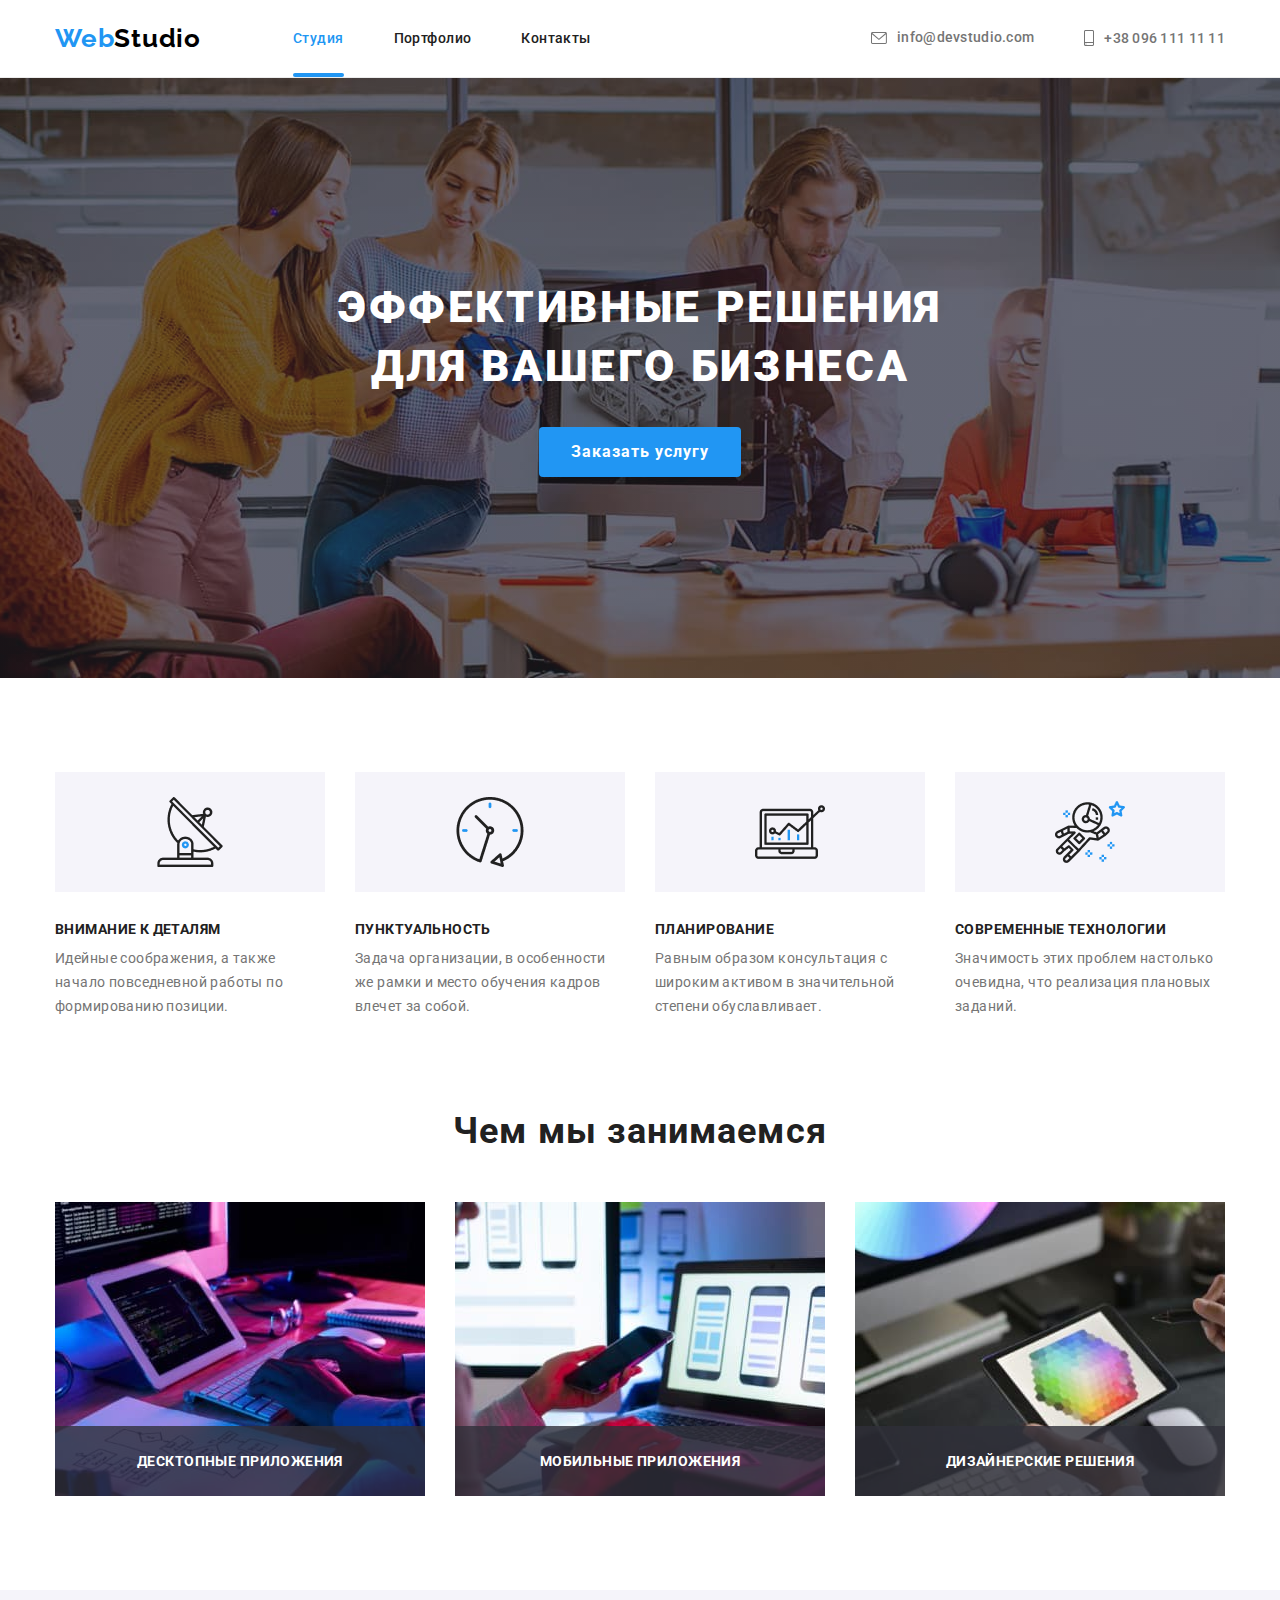
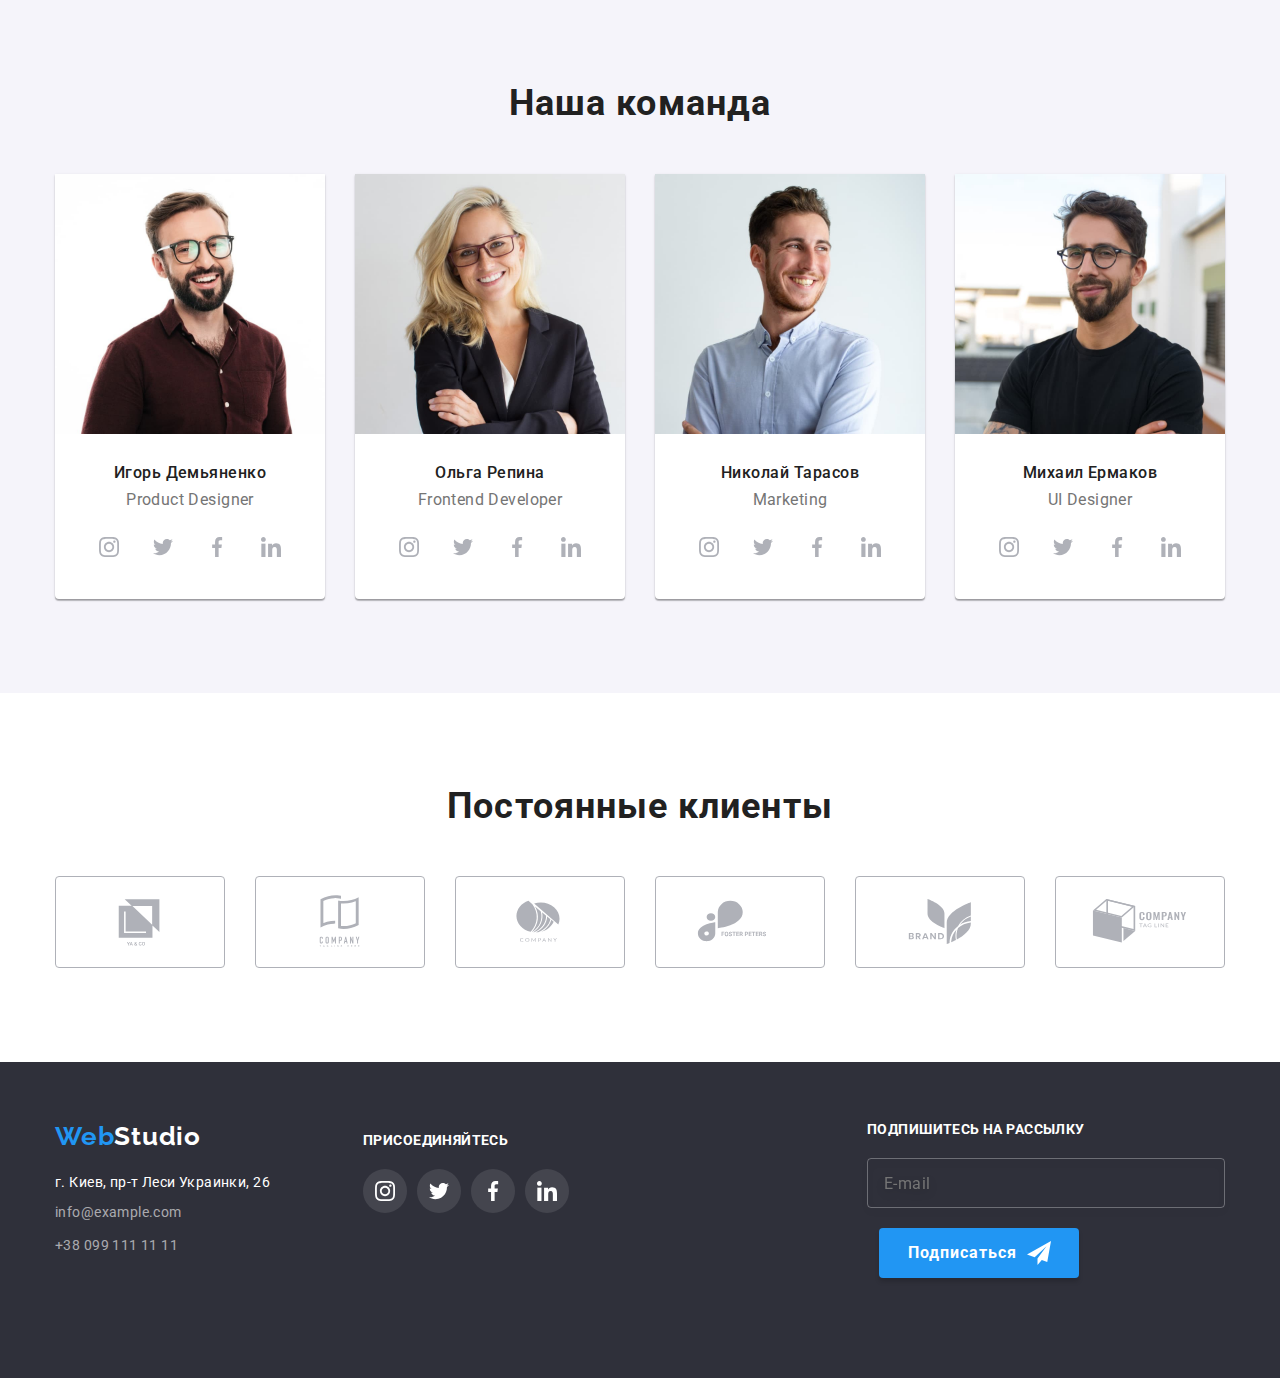
==== commit b77dcb75: "add8" ====
--- a/index.html
+++ b/index.html
@@ -378,41 +378,44 @@
     <!-- Footer section -->
     <footer class="  footer footer-site ">
         <div class="footer-section container">
-            <div >
-                <a class="footer-site__logo logo link" href="index.html"><span class="logo__accent">Web</span>Studio</a>
-                <address class="">
-                <ul class="information list  ">                    
-                    <li class=" adress footer-container " > г. Киев, пр-т Леси Украинки, 26</li>
-                    <li class="information__email"><a class="link information__email-link" href="mailto:info@devstudio.com">info@example.com</a></li>
-                   <li class="information__contact"> <a class="information__contact-link link" href="tel:+380961111111">+38 099 111 11 11</a></li>                 
-                </ul>
-                </address>
+            <div class="footer-box">
+                <div class="footer-contacts">
+                    <a class="footer-site__logo logo link" href="index.html"><span class="logo__accent">Web</span>Studio</a>
+                    <address class="">
+                    <ul class="information list  ">                    
+                        <li class=" adress footer-container " > г. Киев, пр-т Леси Украинки, 26</li>
+                        <li class="information__email"><a class="link information__email-link" href="mailto:info@devstudio.com">info@example.com</a></li>
+                       <li class="information__contact"> <a class="information__contact-link link" href="tel:+380961111111">+38 099 111 11 11</a></li>                 
+                    </ul>
+                    </address>
+                </div>
+                <div class="  icon-footer ">
+                    <p class="icon-footer__title">присоединяйтесь</p>
+                    <ul class=" list list-footer ">
+                        <li class="icon-footer__item"><a class="icon-footer__link" href="">
+                                <svg class="icon-footer__icon" widht="20" height="20">
+                                    <use href="./images/sprite.svg#instagram"></use>
+                                </svg>
+                            </a></li>
+                        <li class="icon-footer__item"><a class="icon-footer__link" href="">
+                                <svg class="icon-footer__icon" widht="20" height="20">
+                                    <use href="./images/sprite.svg#twitter"></use>
+                                </svg>
+                            </a></li>
+                        <li class="icon-footer__item"><a class="icon-footer__link" href="">
+                                <svg class="icon-footer__icon" widht="20" height="20">
+                                    <use href="./images/sprite.svg#facebook"></use>
+                                </svg>
+                            </a></li>
+                        <li class="icon-footer__item"><a class="icon-footer__link" href="">
+                                <svg class="icon-footer__icon" widht="20" height="20">
+                                    <use href="./images/sprite.svg#linkedin"></use>
+                                </svg>
+                            </a></li>
+                    </ul>
+                </div>
             </div>
-            <div class="  icon-footer ">
-                <p class="icon-footer__title">присоединяйтесь</p>
-                <ul class=" list list-footer ">
-                    <li class="icon-footer__item"><a class="icon-footer__link" href="">
-                            <svg class="icon-footer__icon" widht="20" height="20">
-                                <use href="./images/sprite.svg#instagram"></use>
-                            </svg>
-                        </a></li>
-                    <li class="icon-footer__item"><a class="icon-footer__link" href="">
-                            <svg class="icon-footer__icon" widht="20" height="20">
-                                <use href="./images/sprite.svg#twitter"></use>
-                            </svg>
-                        </a></li>
-                    <li class="icon-footer__item"><a class="icon-footer__link" href="">
-                            <svg class="icon-footer__icon" widht="20" height="20">
-                                <use href="./images/sprite.svg#facebook"></use>
-                            </svg>
-                        </a></li>
-                    <li class="icon-footer__item"><a class="icon-footer__link" href="">
-                            <svg class="icon-footer__icon" widht="20" height="20">
-                                <use href="./images/sprite.svg#linkedin"></use>
-                            </svg>
-                        </a></li>
-                </ul>
-            </div>
+            
             <div class="footer-send">
                 <p class="icon-footer__title">ПОДПИШИТЕСЬ НА РАССЫЛКУ</p>
                 <form class="footer-send__form">
@@ -429,7 +432,7 @@
 
     <!-- modal window -->
 
-    <!-- <div class="backdrop is-hidden" data-modal>
+    <div class="backdrop is-hidden" data-modal>
         <div class="modal">
           <button class="modal__close-btn" type="button" data-modal-close>
             <svg width="18" height="18">
@@ -479,7 +482,7 @@
                 <button class="modal__button" type="submit">Отправить</button>
           </form>   
         </div>
-      </div> -->
+      </div>
        
           <!-- mobile menu -->
           <div class="mobile-menu" data-menu>
--- a/css/main.min.css
+++ b/css/main.min.css
@@ -1 +1 @@
-:root{--logo-color:#000000;--main-font: "Roboto";--secondary-font: "Raleway";--accent-color: #2196F3;--main-txt-dark: #FFFFFF;--main-txt-light: #212121;--p-color: #757575;--fill-color: #AFB1B8;--footer-color:#2F303A;--animation: 250ms cubic-bezier(0.4, 0, 0.2, 1);--indent:30px}body{font-family:Roboto,sans-serif;font-size:14px;letter-spacing:.03em;background-color:#fff;color:#212121}body.no-scroll{overflow:hidden}h1,h2,h3,h4,p{margin-top:0;margin-bottom:0}ul{margin-top:0;margin-bottom:0;padding-left:0}img{display:block;width:100%;height:auto}.list{list-style:none;margin-top:0;padding-left:0}.link{text-decoration:none}.container{width:100%;padding-left:15px;padding-right:15px;margin-left:auto;margin-right:auto}@media screen and (min-width: 480px){.container{max-width:480px}}@media screen and (min-width: 768px){.container{max-width:768px}}@media screen and (min-width: 1200px){.container{max-width:1200px}}.section{padding-top:60px;padding-bottom:60px}@media screen and (min-width: 1200px){.section{padding-top:94px;padding-bottom:94px}}.hero__btn{margin-left:auto;margin-right:auto;margin-top:30px;padding:10px 32px;min-width:200px;-webkit-box-shadow:0px 4px 4px rgba(0,0,0,.15);box-shadow:0px 4px 4px rgba(0,0,0,.15);border:none;border-radius:4px;font-family:Roboto,sans-serif;font-weight:700;font-size:16px;line-height:1.88;text-align:center;letter-spacing:.06em;cursor:pointer;background-color:var(--accent-color);color:var(--main-txt-dark)}.modal__button{display:block;margin-left:auto;margin-right:auto;padding:10px 32px;min-width:200px;-webkit-box-shadow:rgba(0,0,0,.15) 0px 4px 4px;box-shadow:rgba(0,0,0,.15) 0px 4px 4px;border:none;border-radius:4px;font-weight:700;font-size:16px;line-height:1.88;text-align:center;letter-spacing:.06em;cursor:pointer;background-color:var(--accent-color);color:var(--main-txt-dark);-webkit-transition:-webkit-box-shadow var(--animation);transition:-webkit-box-shadow var(--animation);transition:box-shadow var(--animation);transition:box-shadow var(--animation), -webkit-box-shadow var(--animation)}.modal__button:hover,.modal__button:focus{-webkit-box-shadow:0px 4px 4px rgba(0,0,0,.25);box-shadow:0px 4px 4px rgba(0,0,0,.25)}.modal__close-btn{position:absolute;top:8px;right:8px;display:-webkit-box;display:-ms-flexbox;display:flex;-webkit-box-align:center;-ms-flex-align:center;align-items:center;-webkit-box-pack:center;-ms-flex-pack:center;justify-content:center;width:30px;height:30px;border:1px solid rgba(0,0,0,.1);border-radius:50%;background-color:var(--main-txt-dark);cursor:pointer;-webkit-transition:fill var(--animation);transition:fill var(--animation)}.modal__close-btn:hover,.modal__close-btn:focus{fill:var(--accent-color)}.portfolio__btn{padding:6px 22px;border-radius:4px;border:none;font-family:Roboto;font-weight:500;font-size:16px;line-height:1.6;letter-spacing:.03em;cursor:pointer;color:var(--main-txt-light);-webkit-transition:color var(--animation),background-color var(--animation),-webkit-box-shadow var(--animation);transition:color var(--animation),background-color var(--animation),-webkit-box-shadow var(--animation);transition:color var(--animation),background-color var(--animation),box-shadow var(--animation);transition:color var(--animation),background-color var(--animation),box-shadow var(--animation),-webkit-box-shadow var(--animation);background-color:#f5f4fa}.portfolio__btn--accent{background-color:var(--accent-color);color:var(--main-txt-dark)}.portfolio__btn:hover,.portfolio__btn:focus{-webkit-box-shadow:0px 4px 4px rgba(0,0,0,.25);box-shadow:0px 4px 4px rgba(0,0,0,.25);background-color:var(--accent-color);color:var(--main-txt-dark)}.footer-send__btn{display:-webkit-box;display:-ms-flexbox;display:flex;-webkit-box-align:center;-ms-flex-align:center;align-items:center;letter-spacing:.06em;margin-left:auto;margin-right:auto;padding-top:10px;padding-right:28px;padding-bottom:10px;padding-left:29px;font-weight:700;font-size:16px;line-height:1.88;color:var(--main-txt-dark);background-color:var(--accent-color);cursor:pointer;-webkit-box-shadow:0px 4px 4px rgba(0,0,0,.15);box-shadow:0px 4px 4px rgba(0,0,0,.15);border-radius:4px;border:none}.list__title{margin-bottom:10px;font-family:Roboto,sans-serif;font-style:normal;font-weight:bold;font-size:14px;line-height:1.1;letter-spacing:.03em;text-transform:uppercase;color:var(--main-txt-light)}@media screen and (max-width: 767px){.list__title{text-align:center}}.team__title{margin-bottom:50px;font-weight:700;font-size:36px;line-height:1.1;text-align:center;letter-spacing:.03em;color:var(--main-txt-light)}.clients__title{margin-bottom:50px;font-weight:700;font-size:36px;line-height:1.1;text-align:center;letter-spacing:.03em;color:var(--main-txt-light)}@media screen and (max-width: 1199px){.clients__title{font-size:28px}}.icon-footer__title{text-align:center;text-transform:uppercase;font-weight:700;line-height:1.14;margin-bottom:20px;color:var(--main-txt-dark);-webkit-box-align:center;-ms-flex-align:center;align-items:center}.portfolio__galery-title{border:1px solid #eee;border-top:none;padding-top:20px;padding-bottom:20px;padding-left:24px}.description__title{margin-bottom:50px;font-family:Roboto,sans-serif;font-style:normal;font-weight:bold;font-size:36px;line-height:1.1;text-align:center;letter-spacing:.03em;color:var(--main-txt-light)}.portfolio__overlay{position:absolute;top:0;left:0;-webkit-transform:translateY(100%);transform:translateY(100%);width:370px;height:294px;padding-top:63px;padding-bottom:63px;background-color:rgba(33,150,243,.9);padding-left:24px;padding-right:24px;-webkit-transition:-webkit-transform var(--animation);transition:-webkit-transform var(--animation);transition:transform var(--animation);transition:transform var(--animation), -webkit-transform var(--animation)}.portfolio__link-galery:hover .portfolio__overlay,.portfolio__link-galery:focus .portfolio__overlay{-webkit-transform:translateY(0%);transform:translateY(0%)}.mobile-menu-btn{z-index:10;width:40px;height:40px;background-color:rgba(0,0,0,0);border:none;display:-webkit-box;display:-ms-flexbox;display:flex;-webkit-box-pack:center;-ms-flex-pack:center;justify-content:center;-webkit-box-align:center;-ms-flex-align:center;align-items:center}@media screen and (min-width: 768px){.mobile-menu-btn{display:none}}.mobile-menu-btn:hover,.mobile-menu-btn:focus{fill:var(--accent-color)}.mobile-menu{position:fixed;top:0;left:0;width:100%;height:100%;padding:48px 40px;display:-webkit-box;display:-ms-flexbox;display:flex;-webkit-box-orient:vertical;-webkit-box-direction:normal;-ms-flex-direction:column;flex-direction:column;background-color:#fff;-webkit-transform:translateX(100%);transform:translateX(100%);-webkit-transition:-webkit-transform 500ms;transition:-webkit-transform 500ms;transition:transform 500ms;transition:transform 500ms, -webkit-transform 500ms}.mobile-menu.is-open{-webkit-transform:translateX(0);transform:translateX(0)}.mobile-menu-nav{margin-bottom:auto}.mobile-menu-item{font-size:40px;line-height:47px;line-height:100%;letter-spacing:.02em;text-decoration:none;color:#212121}.mobile-menu-nav:not(:last-child) .mobile-menu-item{margin-bottom:32px}.mobile-menu-contacts{margin-bottom:64px}.mobile-menu-contacts-tell{margin-bottom:32px;font-style:normal;font-weight:500;font-size:34px;line-height:40px;letter-spacing:.02em;color:#2196f3}.mobile-menu-contacts-mail{font-style:normal;font-weight:500;font-size:24px;line-height:28px;letter-spacing:.02em;color:#757575}.mobile-menu-link{font-weight:500;line-height:47px;letter-spacing:.02em;color:#212121}.mobile-menu-socials{margin-right:auto;display:-webkit-box;display:-ms-flexbox;display:flex;gap:10px;-webkit-box-align:center;-ms-flex-align:center;align-items:center}.mobile-menu-socials-link{font-style:normal;font-weight:500;font-size:18px;line-height:22px;letter-spacing:.02em;color:#2196f3}.mobile-menu-socials-item:not(:last-child) .mobile-menu-socials-link{padding-right:10px;border-right:1px solid rgba(33,33,33,.2)}.mobile-menu-burger{-webkit-transition:500ms;transition:500ms}.mobile-menu-btn .is-open .mobile-menu-burger{opacity:0}.mobile-menu-close{-webkit-transition:500ms;transition:500ms;z-index:100;opacity:0}.mobile-menu-btn .is-open .mobile-menu-close{opacity:1}.header__page{border-bottom:1px solid #ececec}.header-container{-webkit-box-pack:justify;-ms-flex-pack:justify;justify-content:space-between;display:-webkit-box;display:-ms-flexbox;display:flex;-webkit-box-align:center;-ms-flex-align:center;align-items:center}.logo{display:block;font-family:Raleway;font-style:normal;font-weight:bold;font-size:26px;line-height:1.1;letter-spacing:.03em;color:var(--logo-color)}@media screen and (min-width: 480px)and (max-width: 767px){.logo{padding-top:16px;padding-bottom:16px}}@media screen and (min-width: 768px){.logo{margin-right:88px;padding-top:26px;padding-bottom:26px}}@media screen and (min-width: 1200px){.logo{margin-right:92px;padding-top:24px;padding-bottom:24px}}@media screen and (max-width: 767px){.header__nav{display:none}}.header__list{display:-webkit-box;display:-ms-flexbox;display:flex;-webkit-box-align:center;-ms-flex-align:center;align-items:center}@media screen and (min-width: 768px){.header__item:not(:last-child){margin-right:50px}}.header__link{font-family:Roboto,sans-serif;font-style:normal;font-weight:500;font-size:14px;line-height:1.1;color:var(--main-txt-light);-webkit-transition:color var(--animation);transition:color var(--animation)}.header__link--active{color:var(--accent-color)}.header__link:hover,.header__link:focus{color:var(--accent-color)}.current{position:relative}.current::after{content:"";position:absolute;bottom:0;left:0;-webkit-transform:translateY(31px);transform:translateY(31px);width:100%;height:4px;background-color:var(--accent-color);border-radius:2px}.info-list{display:-webkit-box;display:-ms-flexbox;display:flex;margin-left:auto}@media screen and (max-width: 767px){.info-list{display:none}}@media screen and (min-width: 768px)and (max-width: 1199px){.info-list{display:-webkit-box;display:-ms-flexbox;display:flex;-webkit-box-orient:vertical;-webkit-box-direction:normal;-ms-flex-direction:column;flex-direction:column}}.info-list__email-icon{margin-right:10px;width:16px;height:12px;fill:currentColor}.info-list__phone-icon{margin-right:10px;width:10px;height:16px;fill:currentColor}.info-list__email,.info-list__contact-number{font-family:Roboto,sans-serif;font-style:normal;font-weight:500;font-size:14px;line-height:1.1;letter-spacing:.02em;color:var(--p-color);-webkit-transition:color var(--animation);transition:color var(--animation)}.info-list__email:hover,.info-list__email:focus{color:var(--accent-color)}.info-list__contact-number:hover,.info-list__contact-number:focus{color:var(--accent-color)}@media screen and (max-width: 1199px){.info-list__link-email{margin-bottom:10px}}@media screen and (min-width: 1200px){.info-list__link-contact{margin-left:50px}}.hero{background-size:cover;background-repeat:no-repeat;background-position:center;max-width:1600px;height:400px;margin:0 auto;text-align:center;background-color:#c4c4c4;background-image:-webkit-gradient(linear, left bottom, left top, from(rgba(47, 48, 58, 0.4)), to(rgba(47, 48, 58, 0.4))),url(../../images/hero/header_sm.jpg);background-image:linear-gradient(to top, rgba(47, 48, 58, 0.4), rgba(47, 48, 58, 0.4)),url(../../images/hero/header_sm.jpg)}@media(min-device-pixel-ratio: 2),(-webkit-min-device-pixel-ratio: 2),(min-resolution: 192dpi),(min-resolution: 2dppx){.hero{background-image:-webkit-gradient(linear, left bottom, left top, from(rgba(47, 48, 58, 0.4)), to(rgba(47, 48, 58, 0.4))),url(../../images/hero/header@2x_sm.jpg);background-image:linear-gradient(to top, rgba(47, 48, 58, 0.4), rgba(47, 48, 58, 0.4)),url(../../images/hero/header@2x_sm.jpg)}}@media screen and (min-width: 768px){.hero{height:400px;background-image:-webkit-gradient(linear, left bottom, left top, from(rgba(47, 48, 58, 0.4)), to(rgba(47, 48, 58, 0.4))),url(../../images/hero/header_md.jpg);background-image:linear-gradient(to top, rgba(47, 48, 58, 0.4), rgba(47, 48, 58, 0.4)),url(../../images/hero/header_md.jpg)}}@media screen and (min-width: 768px)and (min-device-pixel-ratio: 2),screen and (min-width: 768px)and (-webkit-min-device-pixel-ratio: 2),screen and (min-width: 768px)and (min-resolution: 192dpi),screen and (min-width: 768px)and (min-resolution: 2dppx){.hero{background-image:-webkit-gradient(linear, left bottom, left top, from(rgba(47, 48, 58, 0.4)), to(rgba(47, 48, 58, 0.4))),url(../../images/hero/header@2x_md.jpg);background-image:linear-gradient(to top, rgba(47, 48, 58, 0.4), rgba(47, 48, 58, 0.4)),url(../../images/hero/header@2x_md.jpg)}}@media screen and (min-width: 1200px){.hero{height:600px;background-image:-webkit-gradient(linear, left bottom, left top, from(rgba(47, 48, 58, 0.4)), to(rgba(47, 48, 58, 0.4))),url(../../images/hero/header_lg.jpg);background-image:linear-gradient(to top, rgba(47, 48, 58, 0.4), rgba(47, 48, 58, 0.4)),url(../../images/hero/header_lg.jpg)}}@media screen and (min-width: 1200px)and (min-device-pixel-ratio: 2),screen and (min-width: 1200px)and (-webkit-min-device-pixel-ratio: 2),screen and (min-width: 1200px)and (min-resolution: 192dpi),screen and (min-width: 1200px)and (min-resolution: 2dppx){.hero{background-image:-webkit-gradient(linear, left bottom, left top, from(rgba(47, 48, 58, 0.4)), to(rgba(47, 48, 58, 0.4))),url(../../images/hero/header@2x_lg.jpg);background-image:linear-gradient(to top, rgba(47, 48, 58, 0.4), rgba(47, 48, 58, 0.4)),url(../../images/hero/header@2x_lg.jpg)}}.hero__slogan{font-family:Roboto,sans-serif;font-style:normal;font-weight:900;font-size:44px;letter-spacing:.06em;line-height:1.36;text-align:center;color:var(--main-txt-dark);text-transform:uppercase;padding-top:200px}@media screen and (max-width: 1199px){.hero__slogan{font-size:26px;line-height:42px;padding-top:118px}}.feature-section{padding-top:60px;padding-bottom:60px}@media screen and (min-width: 1200px){.feature-section{padding-top:94px;padding-bottom:94px}}.list__title-site::before{display:block;content:"";height:120px;background-color:#f5f4fa;background-repeat:no-repeat;background-position:center;margin-bottom:30px}.list__title-antenna::before{background-image:url(../images/antenna\ 1.png)}.list__title-clock::before{background-image:url(../images/clock\ 1.png)}.list__title-diagram::before{background-image:url(../images/diagram\ 1.png)}.list__title-astronaut::before{background-image:url(../images/astronaut\ 1.png)}.list__text{font-family:Roboto;font-style:normal;font-weight:normal;font-size:14px;line-height:1.7;letter-spacing:.03em;color:var(--p-color)}.list__title-site{-ms-flex-preferred-size:calc((100% - 30px)/2);flex-basis:calc((100% - 30px)/2)}@media screen and (max-width: 767px){.list__title-site:not(:last-child){margin-bottom:30px}}.feature-section__list{-ms-flex-wrap:nowrap;flex-wrap:nowrap}@media screen and (min-width: 768px){.feature-section__list{gap:30px;display:-webkit-box;display:-ms-flexbox;display:flex;-ms-flex-wrap:wrap;flex-wrap:wrap}}@media screen and (min-width: 1200px){.feature-section__list{-ms-flex-wrap:nowrap;flex-wrap:nowrap}}.description{padding-bottom:94px}@media screen and (max-width: 1199px){.description{display:none}}.list__image{width:370px;position:relative}.list__image:not(:last-child){margin-right:30px}.list__description-text{text-transform:uppercase;color:var(--main-txt-dark);background-color:rgba(47,48,58,.8);position:absolute;font-weight:700;line-height:1.6;width:100%;height:70px;bottom:0;display:-webkit-box;display:-ms-flexbox;display:flex;-webkit-box-pack:center;-ms-flex-pack:center;justify-content:center;-webkit-box-align:center;-ms-flex-align:center;align-items:center}.description__list{display:-webkit-box;display:-ms-flexbox;display:flex;-webkit-box-align:center;-ms-flex-align:center;align-items:center}.team{background:#f5f4fa}.team__list{-webkit-box-pack:center;-ms-flex-pack:center;justify-content:center;background:var(--main-txt-dark);-webkit-box-shadow:0px 1px 3px rgba(0,0,0,.12),0px 1px 1px rgba(0,0,0,.14),0px 2px 1px rgba(0,0,0,.2);box-shadow:0px 1px 3px rgba(0,0,0,.12),0px 1px 1px rgba(0,0,0,.14),0px 2px 1px rgba(0,0,0,.2);border-radius:0px 0px 4px 4px;-ms-flex-preferred-size:calc((100% - 30px)/2);flex-basis:calc((100% - 30px)/2)}@media screen and (max-width: 767px){.team__list:not(:last-child){margin-bottom:30px}}.team__names{-webkit-box-orient:horizontal;-webkit-box-direction:normal;-ms-flex-direction:row;flex-direction:row}@media screen and (min-width: 768px){.team__names{display:-webkit-box;display:-ms-flexbox;display:flex;-ms-flex-wrap:wrap;flex-wrap:wrap;gap:30px}}@media screen and (min-width: 1200px){.team__names{display:-webkit-box;display:-ms-flexbox;display:flex;gap:30px;-ms-flex-wrap:nowrap;flex-wrap:nowrap}}.team__container{padding-top:30px;padding-bottom:24px}@media screen and (min-width: 1200px){.team__container{padding-top:30px;padding-bottom:30px}}.team__name{margin-bottom:10px;font-family:Roboto;font-style:normal;font-weight:500;font-size:16px;line-height:1.1;text-align:center;letter-spacing:.03em;color:var(--main-txt-light)}.team__job{font-size:16px;line-height:1.1;text-align:center;color:var(--p-color)}.team__social-list{-webkit-box-pack:center;-ms-flex-pack:center;justify-content:center;margin-top:16px;display:-webkit-box;display:-ms-flexbox;display:flex;-webkit-box-align:center;-ms-flex-align:center;align-items:center}.team__social-link{display:-webkit-box;display:-ms-flexbox;display:flex;-webkit-box-align:center;-ms-flex-align:center;align-items:center;-webkit-box-pack:center;-ms-flex-pack:center;justify-content:center;width:44px;height:44px;background-color:var(--main-txt-dark);border-radius:50%;color:var(--fill-color);-webkit-transition:color var(--animation),background-color var(--animation);transition:color var(--animation),background-color var(--animation)}.team__social-link:hover,.team__social-link:focus{background-color:var(--accent-color);color:var(--main-txt-dark)}.team__social-item:not(:last-child){margin-right:10px}.team__social-icon{width:20px;height:20px;fill:currentColor}.link{display:-webkit-box;display:-ms-flexbox;display:flex;-webkit-box-align:center;-ms-flex-align:center;align-items:center}.clients{padding-top:60px;padding-bottom:60px}@media screen and (min-width: 1200px){.clients{padding-top:94px;padding-bottom:94px}}.clients__list{display:-webkit-box;display:-ms-flexbox;display:flex;-ms-flex-wrap:wrap;flex-wrap:wrap;gap:30px}.clients__link-section{gap:30px}.clients__link-style{border:1px solid var(--fill-color);display:-webkit-box;display:-ms-flexbox;display:flex;-webkit-box-align:center;-ms-flex-align:center;align-items:center;-webkit-box-pack:center;-ms-flex-pack:center;justify-content:center;border-radius:4px;width:170px;height:92px;color:var(--fill-color);-webkit-transition:color var(--animation),border-color var(--animation);transition:color var(--animation),border-color var(--animation)}.clients__link-style:hover,.clients__link-style:focus{color:var(--accent-color);border-color:var(--accent-color)}@media screen and (max-width: 767px){.clients__link-style{width:210px}}@media screen and (min-width: 768px){.clients__link-style{width:226px}}@media screen and (min-width: 1200px){.clients__link-style{width:170px}}.clients__link{fill:currentColor;width:106px;height:60px}.portfolio__list-nav{list-style:none}@media screen and (max-width: 767px){.portfolio__list-nav{display:-webkit-box;display:-ms-flexbox;display:flex;-ms-flex-wrap:wrap;flex-wrap:wrap;margin-bottom:40px;-webkit-box-align:stretch;-ms-flex-align:stretch;align-items:stretch;-webkit-box-pack:start;-ms-flex-pack:start;justify-content:flex-start}}@media screen and (min-width: 768px){.portfolio__list-nav{display:-webkit-box;display:-ms-flexbox;display:flex;-webkit-box-align:center;-ms-flex-align:center;align-items:center;margin-bottom:30px;-webkit-box-pack:center;-ms-flex-pack:center;justify-content:center}}@media screen and (min-width: 1200px){.portfolio__list-nav{margin-bottom:50px}}.portfolio__navigation:not(:last-child){margin-right:8px}@media screen and (max-width: 767px){.portfolio__navigation:nth-child(-n+3){margin-bottom:15px}}.list{-webkit-box-pack:center;-ms-flex-pack:center;justify-content:center}@media screen and (min-width: 768px){.portfolio__galery{display:-webkit-box;display:-ms-flexbox;display:flex;-ms-flex-wrap:wrap;flex-wrap:wrap;gap:30px;margin-bottom:-30px;-webkit-box-align:center;-ms-flex-align:center;align-items:center}}.portfolio__galery-info{-webkit-box-pack:justify;-ms-flex-pack:justify;justify-content:space-between}@media screen and (max-width: 767px){.portfolio__galery-info:not(:last-child){margin-bottom:30px}}@media screen and (max-width: 1199px){.portfolio__galery-info{-ms-flex-preferred-size:calc((100% - 30px)/2);flex-basis:calc((100% - 30px)/2)}}@media screen and (min-width: 768px)and (max-width: 1199px){.portfolio__galery:last-child .portfolio__galery-info{margin-right:auto}}.portfolio__link-galery{display:block;-webkit-transition:-webkit-box-shadow var(--animation);transition:-webkit-box-shadow var(--animation);transition:box-shadow var(--animation);transition:box-shadow var(--animation), -webkit-box-shadow var(--animation);-webkit-box-pack:center;-ms-flex-pack:center;justify-content:center}.portfolio__link-galery:hover,.portfolio__link-galery:focus{-webkit-box-shadow:1px 4px 6px 0px rgba(0,0,0,.16),0px 4px 4px 0px rgba(0,0,0,.06),0px 1px 1px 0px rgba(0,0,0,.12);box-shadow:1px 4px 6px 0px rgba(0,0,0,.16),0px 4px 4px 0px rgba(0,0,0,.06),0px 1px 1px 0px rgba(0,0,0,.12)}.portfolio__card-overlay{position:relative;overflow:hidden}.portfolio__img{height:auto}.portfolio__description{width:332px;height:168px;font-weight:400;font-size:18px;line-height:28px;color:var(--main-txt-dark)}.portfolio__name-link{margin-bottom:4px;font-family:Roboto;font-style:normal;font-weight:bold;font-size:18px;line-height:2;letter-spacing:.06em;color:var(--main-txt-light)}.portfolio__text{margin-top:0px;margin-bottom:0px;font-family:Roboto;font-style:normal;font-weight:normal;font-size:16px;line-height:1.8;letter-spacing:.03em;color:var(--p-color)}.backdrop{position:fixed;top:0;left:0;width:100%;height:100%;opacity:1;visibility:visible;pointer-events:initial;z-index:1000;-webkit-transition:opacity var(--animation),visibility var(--animation);transition:opacity var(--animation),visibility var(--animation);background-color:rgba(0,0,0,.2)}.backdrop.is-hidden{opacity:0;visibility:hidden;pointer-events:none}.modal{position:absolute;top:50%;left:50%;padding:40px;-webkit-transform:translate(-50%, -50%);transform:translate(-50%, -50%);width:528px;height:581px;background-color:var(--main-txt-dark);border-radius:4px;-webkit-box-shadow:0px 4px 4px 0px rgba(0,0,0,.25);box-shadow:0px 4px 4px 0px rgba(0,0,0,.25)}.modal-form__text{display:block;margin-bottom:12px;font-size:20px;line-height:23px}.modal-form__contact-container{margin-bottom:10px;position:relative}.modal-form__contact{font-size:12px;line-height:1.17;letter-spacing:.01em;color:var(--p-color)}.modal-form__input{margin-top:4px;width:100%;height:40px;padding-top:4px;padding-right:6px;padding-bottom:4px;padding-left:42px;border-radius:4px;outline:none;cursor:pointer;border:1px solid rgba(33,33,33,.2);-webkit-transition:color var(--animation),border-color var(--animation);transition:color var(--animation),border-color var(--animation)}.modal-form__input:hover,.modal-form__input:focus{border-color:var(--accent-color)}.modal-form__input:hover+.modal-form__icon{fill:var(--accent-color)}.modal-form__icon{position:absolute;left:12px;cursor:pointer;bottom:11px;color:var(--main-txt-light);-webkit-transition:fill var(--animation);transition:fill var(--animation)}.modal-form__icon:hover{color:var(--accent-color)}.modal__comm{display:block;line-height:23px}.modal__comment-text{font-weight:400;font-size:12px;line-height:14px;letter-spacing:.01em;color:var(--p-color)}.modal__comment{width:100%;height:120px;padding:12px 16px;font-weight:400;font-size:12px;line-height:16px;letter-spacing:.01em;resize:none;outline:none;border-radius:4px;border:1px solid rgba(33,33,33,.2);-webkit-transition:border-color var(--animation);transition:border-color var(--animation)}.modal__comment:hover,.modal__comment:focus{border-color:var(--accent-color)}.modal__form-checkbox{display:-webkit-box;display:-ms-flexbox;display:flex;margin-bottom:30px;-webkit-box-align:center;-ms-flex-align:center;align-items:center;-webkit-box-pack:center;-ms-flex-pack:center;justify-content:center;gap:7px}.modal__visually-hidden{position:absolute;width:1px;height:1px;margin:-1px;border:0;padding:0;white-space:nowrap;-webkit-clip-path:inset(100%);clip-path:inset(100%);clip:rect(0 0 0 0);overflow:hidden}.modal__checkbox-custom{display:-webkit-inline-box;display:-ms-inline-flexbox;display:inline-flex;-webkit-box-align:center;-ms-flex-align:center;align-items:center;-webkit-box-pack:center;-ms-flex-pack:center;justify-content:center;width:16px;height:15px;outline-offset:-2px;border-radius:2px;border:1px solid var(--main-txt-light);border-color:var(--main-txt-light);-webkit-transition:outline-color var(--animation),background-color var(--animation);transition:outline-color var(--animation),background-color var(--animation)}.modal__checkbox-input:checked+.modal__checkbox-custom{background-color:var(--accent-color);outline:2px solid var(--accent-color)}.modal__checkbox-icon{fill:var(--main-txt-dark)}.modal__text-agreed{font-weight:400;font-size:14px;line-height:1.71px;letter-spacing:.03em;color:var(--p-color)}.modal__link{font-weight:400;font-size:14px;line-height:1.71;letter-spacing:.03em;-webkit-text-decoration-line:underline;text-decoration-line:underline;color:var(--accent-color)}.footer{background-color:var(--footer-color)}.information{margin-bottom:60px}.information__email{margin-bottom:9px}.information__email-link{-webkit-box-pack:center;-ms-flex-pack:center;justify-content:center;font-family:Roboto;font-size:14px;line-height:1.7;letter-spacing:.03em;color:rgba(255,255,255,.6);font-style:normal;-webkit-transition:color var(--animation);transition:color var(--animation)}.information__email-link:hover,.information__email-link:focus{color:var(--accent-color)}.information__contact-link{-webkit-box-pack:center;-ms-flex-pack:center;justify-content:center;font-family:Roboto;font-size:14px;line-height:1.7;letter-spacing:.03em;color:rgba(255,255,255,.6);font-style:normal;-webkit-transition:color var(--animation);transition:color var(--animation)}.information__contact-link:hover,.information__contact-link:focus{color:var(--accent-color)}.footer-site__logo{padding:0px;margin-bottom:20px;color:var(--main-txt-dark);width:100%;-webkit-box-pack:center;-ms-flex-pack:center;justify-content:center;display:block;text-align:center}.logo__accent{font-family:Raleway;font-style:normal;font-weight:bold;font-size:26px;line-height:1.1;letter-spacing:.03em;color:var(--accent-color)}.adress{display:block;text-align:center;margin-bottom:9px;height:21px;left:215px;top:1739px;font-family:Roboto;font-style:normal;font-weight:normal;font-size:14px;line-height:1.7;letter-spacing:.03em;color:var(--main-txt-dark);-webkit-transition:color var(--animation);transition:color var(--animation);cursor:pointer}.adress:hover,.adress:focus{color:var(--accent-color)}.icon-footer{display:block;margin-bottom:60px}.list-footer{display:-webkit-box;display:-ms-flexbox;display:flex;background-position:center}.footer-section{-webkit-box-align:baseline;-ms-flex-align:baseline;align-items:baseline}.footer-container{-webkit-box-orient:vertical;-webkit-box-direction:normal;-ms-flex-direction:column;flex-direction:column;display:-webkit-box;display:-ms-flexbox;display:flex}.icon-footer__item:not(:last-child){margin-right:10px}.icon-footer__link{display:-webkit-box;display:-ms-flexbox;display:flex;-webkit-box-align:center;-ms-flex-align:center;align-items:center;-webkit-box-pack:center;-ms-flex-pack:center;justify-content:center;width:44px;height:44px;background-color:rgba(255,255,255,.1);border-radius:50%;-webkit-transition:background-color var(--animation);transition:background-color var(--animation)}.icon-footer__link:hover,.icon-footer__link:focus{background-color:var(--accent-color)}.icon-footer__icon{width:20px;height:20px;fill:var(--main-txt-dark);-webkit-transition:color var(--animation),background-color var(--animation);transition:color var(--animation),background-color var(--animation)}.icon-footer__link:hover .icon-footer__icon,.icon-footer__link:focus .icon-footer__icon{color:var(--main-txt-dark)}.footer-send{margin-left:auto}.footer-send__input{padding-left:16px;width:100%;height:50px;color:rgba(255,255,255,.6);border:1px solid rgba(255,255,255,.3);-webkit-filter:drop-shadow(0px 4px 4px rgba(0, 0, 0, 0.15));filter:drop-shadow(0px 4px 4px rgba(0, 0, 0, 0.15));border-radius:4px;background-color:rgba(0,0,0,0);outline:rgba(0,0,0,0);cursor:pointer;-webkit-transition:border-color var(--animation);transition:border-color var(--animation);margin-bottom:20px}.footer-send__input:hover,.footer-send__input:focus{border-color:var(--accent-color)}.svg-send{margin-left:10px}.footer-site{padding-top:60px;padding-bottom:60px}/*# sourceMappingURL=main.min.css.map */+:root{--logo-color:#000000;--main-font: "Roboto";--secondary-font: "Raleway";--accent-color: #2196F3;--main-txt-dark: #FFFFFF;--main-txt-light: #212121;--p-color: #757575;--fill-color: #AFB1B8;--footer-color:#2F303A;--animation: 250ms cubic-bezier(0.4, 0, 0.2, 1);--indent:30px}body{font-family:Roboto,sans-serif;font-size:14px;letter-spacing:.03em;background-color:#fff;color:#212121}body.no-scroll{overflow:hidden}h1,h2,h3,h4,p{margin-top:0;margin-bottom:0}ul{margin-top:0;margin-bottom:0;padding-left:0}img{display:block;width:100%;height:auto}.list{list-style:none;margin-top:0;padding-left:0}.link{text-decoration:none}.container{width:100%;padding-left:15px;padding-right:15px;margin-left:auto;margin-right:auto}@media screen and (min-width: 480px){.container{max-width:480px}}@media screen and (min-width: 768px){.container{max-width:768px}}@media screen and (min-width: 1200px){.container{max-width:1200px}}.section{padding-top:60px;padding-bottom:60px}@media screen and (min-width: 1200px){.section{padding-top:94px;padding-bottom:94px}}.hero__btn{margin-left:auto;margin-right:auto;margin-top:30px;padding:10px 32px;min-width:200px;-webkit-box-shadow:0px 4px 4px rgba(0,0,0,.15);box-shadow:0px 4px 4px rgba(0,0,0,.15);border:none;border-radius:4px;font-family:Roboto,sans-serif;font-weight:700;font-size:16px;line-height:1.88;text-align:center;letter-spacing:.06em;cursor:pointer;background-color:var(--accent-color);color:var(--main-txt-dark)}.modal__button{display:block;margin-left:auto;margin-right:auto;padding:10px 32px;min-width:200px;-webkit-box-shadow:rgba(0,0,0,.15) 0px 4px 4px;box-shadow:rgba(0,0,0,.15) 0px 4px 4px;border:none;border-radius:4px;font-weight:700;font-size:16px;line-height:1.88;text-align:center;letter-spacing:.06em;cursor:pointer;background-color:var(--accent-color);color:var(--main-txt-dark);-webkit-transition:-webkit-box-shadow var(--animation);transition:-webkit-box-shadow var(--animation);transition:box-shadow var(--animation);transition:box-shadow var(--animation), -webkit-box-shadow var(--animation)}.modal__button:hover,.modal__button:focus{-webkit-box-shadow:0px 4px 4px rgba(0,0,0,.25);box-shadow:0px 4px 4px rgba(0,0,0,.25)}.modal__close-btn{position:absolute;top:8px;right:8px;display:-webkit-box;display:-ms-flexbox;display:flex;-webkit-box-align:center;-ms-flex-align:center;align-items:center;-webkit-box-pack:center;-ms-flex-pack:center;justify-content:center;width:30px;height:30px;border:1px solid rgba(0,0,0,.1);border-radius:50%;background-color:var(--main-txt-dark);cursor:pointer;-webkit-transition:fill var(--animation);transition:fill var(--animation)}.modal__close-btn:hover,.modal__close-btn:focus{fill:var(--accent-color)}.portfolio__btn{padding:6px 22px;border-radius:4px;border:none;font-family:Roboto;font-weight:500;font-size:16px;line-height:1.6;letter-spacing:.03em;cursor:pointer;color:var(--main-txt-light);-webkit-transition:color var(--animation),background-color var(--animation),-webkit-box-shadow var(--animation);transition:color var(--animation),background-color var(--animation),-webkit-box-shadow var(--animation);transition:color var(--animation),background-color var(--animation),box-shadow var(--animation);transition:color var(--animation),background-color var(--animation),box-shadow var(--animation),-webkit-box-shadow var(--animation);background-color:#f5f4fa}.portfolio__btn--accent{background-color:var(--accent-color);color:var(--main-txt-dark)}.portfolio__btn:hover,.portfolio__btn:focus{-webkit-box-shadow:0px 4px 4px rgba(0,0,0,.25);box-shadow:0px 4px 4px rgba(0,0,0,.25);background-color:var(--accent-color);color:var(--main-txt-dark)}.footer-send__btn{display:-webkit-box;display:-ms-flexbox;display:flex;-webkit-box-align:center;-ms-flex-align:center;align-items:center;letter-spacing:.06em;margin-left:auto;margin-right:auto;padding-top:10px;padding-right:28px;padding-bottom:10px;padding-left:29px;font-weight:700;font-size:16px;line-height:1.88;color:var(--main-txt-dark);background-color:var(--accent-color);cursor:pointer;-webkit-box-shadow:0px 4px 4px rgba(0,0,0,.15);box-shadow:0px 4px 4px rgba(0,0,0,.15);border-radius:4px;border:none}@media screen and (min-width: 1200px){.footer-send__btn{margin-left:12px}}.list__title{margin-bottom:10px;font-family:Roboto,sans-serif;font-style:normal;font-weight:bold;font-size:14px;line-height:1.1;letter-spacing:.03em;text-transform:uppercase;color:var(--main-txt-light)}@media screen and (max-width: 767px){.list__title{text-align:center}}.team__title{margin-bottom:50px;font-weight:700;font-size:36px;line-height:1.1;text-align:center;letter-spacing:.03em;color:var(--main-txt-light)}.clients__title{margin-bottom:50px;font-weight:700;font-size:36px;line-height:1.1;text-align:center;letter-spacing:.03em;color:var(--main-txt-light)}@media screen and (max-width: 1199px){.clients__title{font-size:28px}}.icon-footer__title{text-align:center;text-transform:uppercase;font-weight:700;line-height:1.14;margin-bottom:20px;color:var(--main-txt-dark);-webkit-box-align:center;-ms-flex-align:center;align-items:center}@media screen and (min-width: 1200px){.icon-footer__title{text-align:left}}.portfolio__galery-title{border:1px solid #eee;border-top:none;padding-top:20px;padding-bottom:20px;padding-left:24px}.description__title{margin-bottom:50px;font-family:Roboto,sans-serif;font-style:normal;font-weight:bold;font-size:36px;line-height:1.1;text-align:center;letter-spacing:.03em;color:var(--main-txt-light)}.portfolio__overlay{position:absolute;top:0;left:0;-webkit-transform:translateY(100%);transform:translateY(100%);width:370px;height:294px;padding-top:63px;padding-bottom:63px;background-color:rgba(33,150,243,.9);padding-left:24px;padding-right:24px;-webkit-transition:-webkit-transform var(--animation);transition:-webkit-transform var(--animation);transition:transform var(--animation);transition:transform var(--animation), -webkit-transform var(--animation)}.portfolio__link-galery:hover .portfolio__overlay,.portfolio__link-galery:focus .portfolio__overlay{-webkit-transform:translateY(0%);transform:translateY(0%)}.mobile-menu-btn{z-index:10;width:40px;height:40px;background-color:rgba(0,0,0,0);border:none;display:-webkit-box;display:-ms-flexbox;display:flex;-webkit-box-pack:center;-ms-flex-pack:center;justify-content:center;-webkit-box-align:center;-ms-flex-align:center;align-items:center}@media screen and (min-width: 768px){.mobile-menu-btn{display:none}}.mobile-menu-btn:hover,.mobile-menu-btn:focus{fill:var(--accent-color)}.mobile-menu{position:fixed;top:0;left:0;width:100%;height:100%;padding:48px 40px;display:-webkit-box;display:-ms-flexbox;display:flex;-webkit-box-orient:vertical;-webkit-box-direction:normal;-ms-flex-direction:column;flex-direction:column;background-color:#fff;-webkit-transform:translateX(100%);transform:translateX(100%);-webkit-transition:-webkit-transform 500ms;transition:-webkit-transform 500ms;transition:transform 500ms;transition:transform 500ms, -webkit-transform 500ms}.mobile-menu.is-open{-webkit-transform:translateX(0);transform:translateX(0)}.mobile-menu-nav{margin-bottom:auto}.mobile-menu-item{font-size:40px;line-height:47px;line-height:100%;letter-spacing:.02em;text-decoration:none;color:#212121}.mobile-menu-nav:not(:last-child) .mobile-menu-item{margin-bottom:32px}.mobile-menu-contacts{margin-bottom:64px}.mobile-menu-contacts-tell{margin-bottom:32px;font-style:normal;font-weight:500;font-size:34px;line-height:40px;letter-spacing:.02em;color:#2196f3}.mobile-menu-contacts-mail{font-style:normal;font-weight:500;font-size:24px;line-height:28px;letter-spacing:.02em;color:#757575}.mobile-menu-link{font-weight:500;line-height:47px;letter-spacing:.02em;color:#212121}.mobile-menu-socials{margin-right:auto;display:-webkit-box;display:-ms-flexbox;display:flex;gap:10px;-webkit-box-align:center;-ms-flex-align:center;align-items:center}.mobile-menu-socials-link{font-style:normal;font-weight:500;font-size:18px;line-height:22px;letter-spacing:.02em;color:#2196f3}.mobile-menu-socials-item:not(:last-child) .mobile-menu-socials-link{padding-right:10px;border-right:1px solid rgba(33,33,33,.2)}.mobile-menu-burger{-webkit-transition:500ms;transition:500ms}.mobile-menu-btn .is-open .mobile-menu-burger{opacity:0}.mobile-menu-close{-webkit-transition:500ms;transition:500ms;z-index:100;opacity:0}.mobile-menu-btn .is-open .mobile-menu-close{opacity:1}.header__page{border-bottom:1px solid #ececec}.header-container{-webkit-box-pack:justify;-ms-flex-pack:justify;justify-content:space-between;display:-webkit-box;display:-ms-flexbox;display:flex;-webkit-box-align:center;-ms-flex-align:center;align-items:center}.logo{display:block;font-family:Raleway;font-style:normal;font-weight:bold;font-size:26px;line-height:1.1;letter-spacing:.03em;color:var(--logo-color)}@media screen and (min-width: 480px)and (max-width: 767px){.logo{padding-top:16px;padding-bottom:16px}}@media screen and (min-width: 768px){.logo{margin-right:88px;padding-top:26px;padding-bottom:26px}}@media screen and (min-width: 1200px){.logo{margin-right:92px;padding-top:24px;padding-bottom:24px}}@media screen and (max-width: 767px){.header__nav{display:none}}.header__list{display:-webkit-box;display:-ms-flexbox;display:flex;-webkit-box-align:center;-ms-flex-align:center;align-items:center}@media screen and (min-width: 768px){.header__item:not(:last-child){margin-right:50px}}.header__link{font-family:Roboto,sans-serif;font-style:normal;font-weight:500;font-size:14px;line-height:1.1;color:var(--main-txt-light);-webkit-transition:color var(--animation);transition:color var(--animation)}.header__link--active{color:var(--accent-color)}.header__link:hover,.header__link:focus{color:var(--accent-color)}.current{position:relative}.current::after{content:"";position:absolute;bottom:0;left:0;-webkit-transform:translateY(31px);transform:translateY(31px);width:100%;height:4px;background-color:var(--accent-color);border-radius:2px}.info-list{display:-webkit-box;display:-ms-flexbox;display:flex;margin-left:auto}@media screen and (max-width: 767px){.info-list{display:none}}@media screen and (min-width: 768px)and (max-width: 1199px){.info-list{display:-webkit-box;display:-ms-flexbox;display:flex;-webkit-box-orient:vertical;-webkit-box-direction:normal;-ms-flex-direction:column;flex-direction:column}}.info-list__email-icon{margin-right:10px;width:16px;height:12px;fill:currentColor}.info-list__phone-icon{margin-right:10px;width:10px;height:16px;fill:currentColor}.info-list__email,.info-list__contact-number{font-family:Roboto,sans-serif;font-style:normal;font-weight:500;font-size:14px;line-height:1.1;letter-spacing:.02em;color:var(--p-color);-webkit-transition:color var(--animation);transition:color var(--animation)}.info-list__email:hover,.info-list__email:focus{color:var(--accent-color)}.info-list__contact-number:hover,.info-list__contact-number:focus{color:var(--accent-color)}@media screen and (max-width: 1199px){.info-list__link-email{margin-bottom:10px}}@media screen and (min-width: 1200px){.info-list__link-contact{margin-left:50px}}.hero{background-size:cover;background-repeat:no-repeat;background-position:center;max-width:1600px;height:400px;margin:0 auto;text-align:center;padding-top:118px;padding-bottom:200px;background-color:#c4c4c4;background-image:-webkit-gradient(linear, left bottom, left top, from(rgba(47, 48, 58, 0.4)), to(rgba(47, 48, 58, 0.4))),url(../images/hero/header_sm.jpg);background-image:linear-gradient(to top, rgba(47, 48, 58, 0.4), rgba(47, 48, 58, 0.4)),url(../images/hero/header_sm.jpg)}@media(min-device-pixel-ratio: 2),(-webkit-min-device-pixel-ratio: 2),(min-resolution: 192dpi),(min-resolution: 2dppx){.hero{background-image:-webkit-gradient(linear, left bottom, left top, from(rgba(47, 48, 58, 0.4)), to(rgba(47, 48, 58, 0.4))),url(../images/hero/header@2x_sm.jpg);background-image:linear-gradient(to top, rgba(47, 48, 58, 0.4), rgba(47, 48, 58, 0.4)),url(../images/hero/header@2x_sm.jpg)}}@media screen and (min-width: 768px){.hero{height:400px;background-image:-webkit-gradient(linear, left bottom, left top, from(rgba(47, 48, 58, 0.4)), to(rgba(47, 48, 58, 0.4))),url(../images/hero/header_md.jpg);background-image:linear-gradient(to top, rgba(47, 48, 58, 0.4), rgba(47, 48, 58, 0.4)),url(../images/hero/header_md.jpg)}}@media screen and (min-width: 768px)and (min-device-pixel-ratio: 2),screen and (min-width: 768px)and (-webkit-min-device-pixel-ratio: 2),screen and (min-width: 768px)and (min-resolution: 192dpi),screen and (min-width: 768px)and (min-resolution: 2dppx){.hero{background-image:-webkit-gradient(linear, left bottom, left top, from(rgba(47, 48, 58, 0.4)), to(rgba(47, 48, 58, 0.4))),url(../images/hero/header@2x_md.jpg);background-image:linear-gradient(to top, rgba(47, 48, 58, 0.4), rgba(47, 48, 58, 0.4)),url(../images/hero/header@2x_md.jpg)}}@media screen and (min-width: 1200px){.hero{height:600px;padding-top:200px;padding-bottom:200px;background-image:-webkit-gradient(linear, left bottom, left top, from(rgba(47, 48, 58, 0.4)), to(rgba(47, 48, 58, 0.4))),url(../images/hero/header_lg.jpg);background-image:linear-gradient(to top, rgba(47, 48, 58, 0.4), rgba(47, 48, 58, 0.4)),url(../images/hero/header_lg.jpg)}}@media screen and (min-width: 1200px)and (min-device-pixel-ratio: 2),screen and (min-width: 1200px)and (-webkit-min-device-pixel-ratio: 2),screen and (min-width: 1200px)and (min-resolution: 192dpi),screen and (min-width: 1200px)and (min-resolution: 2dppx){.hero{background-image:-webkit-gradient(linear, left bottom, left top, from(rgba(47, 48, 58, 0.4)), to(rgba(47, 48, 58, 0.4))),url(../images/hero/header@2x_lg.jpg);background-image:linear-gradient(to top, rgba(47, 48, 58, 0.4), rgba(47, 48, 58, 0.4)),url(../images/hero/header@2x_lg.jpg)}}.hero__slogan{font-family:Roboto,sans-serif;font-style:normal;font-weight:900;font-size:44px;letter-spacing:.06em;line-height:1.36;text-align:center;color:var(--main-txt-dark);text-transform:uppercase}@media screen and (max-width: 1199px){.hero__slogan{font-size:26px;line-height:42px}}.feature-section{padding-top:60px;padding-bottom:60px}@media screen and (min-width: 1200px){.feature-section{padding-top:94px;padding-bottom:94px}}.list__title-site::before{display:block;content:"";height:120px;background-color:#f5f4fa;background-repeat:no-repeat;background-position:center;margin-bottom:30px}.list__title-antenna::before{background-image:url(../images/antenna\ 1.png)}.list__title-clock::before{background-image:url(../images/clock\ 1.png)}.list__title-diagram::before{background-image:url(../images/diagram\ 1.png)}.list__title-astronaut::before{background-image:url(../images/astronaut\ 1.png)}.list__text{font-family:Roboto;font-style:normal;font-weight:normal;font-size:14px;line-height:1.7;letter-spacing:.03em;color:var(--p-color)}.list__title-site{-ms-flex-preferred-size:calc((100% - 30px)/2);flex-basis:calc((100% - 30px)/2)}@media screen and (max-width: 767px){.list__title-site:not(:last-child){margin-bottom:30px}}.feature-section__list{-ms-flex-wrap:nowrap;flex-wrap:nowrap}@media screen and (min-width: 768px){.feature-section__list{gap:30px;display:-webkit-box;display:-ms-flexbox;display:flex;-ms-flex-wrap:wrap;flex-wrap:wrap}}@media screen and (min-width: 1200px){.feature-section__list{-ms-flex-wrap:nowrap;flex-wrap:nowrap}}.description{padding-bottom:94px}@media screen and (max-width: 1199px){.description{display:none}}.list__image{width:370px;position:relative}.list__image:not(:last-child){margin-right:30px}.list__description-text{text-transform:uppercase;color:var(--main-txt-dark);background-color:rgba(47,48,58,.8);position:absolute;font-weight:700;line-height:1.6;width:100%;height:70px;bottom:0;display:-webkit-box;display:-ms-flexbox;display:flex;-webkit-box-pack:center;-ms-flex-pack:center;justify-content:center;-webkit-box-align:center;-ms-flex-align:center;align-items:center}.description__list{display:-webkit-box;display:-ms-flexbox;display:flex;-webkit-box-align:center;-ms-flex-align:center;align-items:center}.team{background:#f5f4fa}.team__list{-webkit-box-pack:center;-ms-flex-pack:center;justify-content:center;background:var(--main-txt-dark);-webkit-box-shadow:0px 1px 3px rgba(0,0,0,.12),0px 1px 1px rgba(0,0,0,.14),0px 2px 1px rgba(0,0,0,.2);box-shadow:0px 1px 3px rgba(0,0,0,.12),0px 1px 1px rgba(0,0,0,.14),0px 2px 1px rgba(0,0,0,.2);border-radius:0px 0px 4px 4px;-ms-flex-preferred-size:calc((100% - 30px)/2);flex-basis:calc((100% - 30px)/2)}@media screen and (max-width: 767px){.team__list:not(:last-child){margin-bottom:30px}}.team__names{-webkit-box-orient:horizontal;-webkit-box-direction:normal;-ms-flex-direction:row;flex-direction:row}@media screen and (min-width: 768px){.team__names{display:-webkit-box;display:-ms-flexbox;display:flex;-ms-flex-wrap:wrap;flex-wrap:wrap;gap:30px}}@media screen and (min-width: 1200px){.team__names{display:-webkit-box;display:-ms-flexbox;display:flex;gap:30px;-ms-flex-wrap:nowrap;flex-wrap:nowrap}}.team__container{padding-top:30px;padding-bottom:24px}@media screen and (min-width: 1200px){.team__container{padding-top:30px;padding-bottom:30px}}.team__name{margin-bottom:10px;font-family:Roboto;font-style:normal;font-weight:500;font-size:16px;line-height:1.1;text-align:center;letter-spacing:.03em;color:var(--main-txt-light)}.team__job{font-size:16px;line-height:1.1;text-align:center;color:var(--p-color)}.team__social-list{-webkit-box-pack:center;-ms-flex-pack:center;justify-content:center;margin-top:16px;display:-webkit-box;display:-ms-flexbox;display:flex;-webkit-box-align:center;-ms-flex-align:center;align-items:center}.team__social-link{display:-webkit-box;display:-ms-flexbox;display:flex;-webkit-box-align:center;-ms-flex-align:center;align-items:center;-webkit-box-pack:center;-ms-flex-pack:center;justify-content:center;width:44px;height:44px;background-color:var(--main-txt-dark);border-radius:50%;color:var(--fill-color);-webkit-transition:color var(--animation),background-color var(--animation);transition:color var(--animation),background-color var(--animation)}.team__social-link:hover,.team__social-link:focus{background-color:var(--accent-color);color:var(--main-txt-dark)}.team__social-item:not(:last-child){margin-right:10px}.team__social-icon{width:20px;height:20px;fill:currentColor}.link{display:-webkit-box;display:-ms-flexbox;display:flex;-webkit-box-align:center;-ms-flex-align:center;align-items:center}.clients{padding-top:60px;padding-bottom:60px}@media screen and (min-width: 1200px){.clients{padding-top:94px;padding-bottom:94px}}.clients__list{display:-webkit-box;display:-ms-flexbox;display:flex;-ms-flex-wrap:wrap;flex-wrap:wrap;gap:30px}.clients__link-section{gap:30px}.clients__link-style{border:1px solid var(--fill-color);display:-webkit-box;display:-ms-flexbox;display:flex;-webkit-box-align:center;-ms-flex-align:center;align-items:center;-webkit-box-pack:center;-ms-flex-pack:center;justify-content:center;border-radius:4px;width:170px;height:92px;color:var(--fill-color);-webkit-transition:color var(--animation),border-color var(--animation);transition:color var(--animation),border-color var(--animation)}.clients__link-style:hover,.clients__link-style:focus{color:var(--accent-color);border-color:var(--accent-color)}@media screen and (max-width: 767px){.clients__link-style{width:210px}}@media screen and (min-width: 768px){.clients__link-style{width:226px}}@media screen and (min-width: 1200px){.clients__link-style{width:170px}}.clients__link{fill:currentColor;width:106px;height:60px}.portfolio__list-nav{list-style:none}@media screen and (max-width: 767px){.portfolio__list-nav{display:-webkit-box;display:-ms-flexbox;display:flex;-ms-flex-wrap:wrap;flex-wrap:wrap;margin-bottom:40px;-webkit-box-align:stretch;-ms-flex-align:stretch;align-items:stretch;-webkit-box-pack:start;-ms-flex-pack:start;justify-content:flex-start}}@media screen and (min-width: 768px){.portfolio__list-nav{display:-webkit-box;display:-ms-flexbox;display:flex;-webkit-box-align:center;-ms-flex-align:center;align-items:center;margin-bottom:30px;-webkit-box-pack:center;-ms-flex-pack:center;justify-content:center}}@media screen and (min-width: 1200px){.portfolio__list-nav{margin-bottom:50px}}.portfolio__navigation:not(:last-child){margin-right:8px}@media screen and (max-width: 767px){.portfolio__navigation:nth-child(-n+3){margin-bottom:15px}}.list{-webkit-box-pack:center;-ms-flex-pack:center;justify-content:center}@media screen and (min-width: 768px){.portfolio__galery{display:-webkit-box;display:-ms-flexbox;display:flex;-ms-flex-wrap:wrap;flex-wrap:wrap;gap:30px;margin-bottom:-30px;-webkit-box-align:center;-ms-flex-align:center;align-items:center}}.portfolio__galery-info{-webkit-box-pack:justify;-ms-flex-pack:justify;justify-content:space-between}@media screen and (max-width: 767px){.portfolio__galery-info:not(:last-child){margin-bottom:30px}}@media screen and (max-width: 1199px){.portfolio__galery-info{-ms-flex-preferred-size:calc((100% - 30px)/2);flex-basis:calc((100% - 30px)/2)}}@media screen and (min-width: 768px)and (max-width: 1199px){.portfolio__galery:last-child .portfolio__galery-info{margin-right:auto}}.portfolio__link-galery{display:block;-webkit-transition:-webkit-box-shadow var(--animation);transition:-webkit-box-shadow var(--animation);transition:box-shadow var(--animation);transition:box-shadow var(--animation), -webkit-box-shadow var(--animation);-webkit-box-pack:center;-ms-flex-pack:center;justify-content:center}.portfolio__link-galery:hover,.portfolio__link-galery:focus{-webkit-box-shadow:1px 4px 6px 0px rgba(0,0,0,.16),0px 4px 4px 0px rgba(0,0,0,.06),0px 1px 1px 0px rgba(0,0,0,.12);box-shadow:1px 4px 6px 0px rgba(0,0,0,.16),0px 4px 4px 0px rgba(0,0,0,.06),0px 1px 1px 0px rgba(0,0,0,.12)}.portfolio__card-overlay{position:relative;overflow:hidden}.portfolio__img{height:auto}.portfolio__description{width:332px;height:168px;font-weight:400;font-size:18px;line-height:28px;color:var(--main-txt-dark)}.portfolio__name-link{margin-bottom:4px;font-family:Roboto;font-style:normal;font-weight:bold;font-size:18px;line-height:2;letter-spacing:.06em;color:var(--main-txt-light)}.portfolio__text{margin-top:0px;margin-bottom:0px;font-family:Roboto;font-style:normal;font-weight:normal;font-size:16px;line-height:1.8;letter-spacing:.03em;color:var(--p-color)}.backdrop{position:fixed;top:0;left:0;width:100%;height:100%;opacity:1;visibility:visible;pointer-events:initial;z-index:1000;-webkit-transition:opacity var(--animation),visibility var(--animation);transition:opacity var(--animation),visibility var(--animation);background-color:rgba(0,0,0,.2)}.backdrop.is-hidden{opacity:0;visibility:hidden;pointer-events:none}.modal{position:absolute;top:50%;left:50%;padding:40px;-webkit-transform:translate(-50%, -50%);transform:translate(-50%, -50%);width:528px;height:581px;background-color:var(--main-txt-dark);border-radius:4px;-webkit-box-shadow:0px 4px 4px 0px rgba(0,0,0,.25);box-shadow:0px 4px 4px 0px rgba(0,0,0,.25)}@media screen and (max-width: 1199px){.modal{width:450px;height:609px}}.modal-form__text{display:block;margin-bottom:12px;font-size:20px;line-height:23px}.modal-form__contact-container{margin-bottom:10px;position:relative}.modal-form__contact{font-size:12px;line-height:1.17;letter-spacing:.01em;color:var(--p-color)}.modal-form__input{margin-top:4px;width:100%;height:40px;padding-top:4px;padding-right:6px;padding-bottom:4px;padding-left:42px;border-radius:4px;outline:none;cursor:pointer;border:1px solid rgba(33,33,33,.2);-webkit-transition:color var(--animation),border-color var(--animation);transition:color var(--animation),border-color var(--animation)}.modal-form__input:hover,.modal-form__input:focus{border-color:var(--accent-color)}.modal-form__input:hover+.modal-form__icon{fill:var(--accent-color)}.modal-form__icon{position:absolute;left:12px;cursor:pointer;bottom:11px;color:var(--main-txt-light);-webkit-transition:fill var(--animation);transition:fill var(--animation)}.modal-form__icon:hover{color:var(--accent-color)}.modal__comm{margin-bottom:20px;display:block;line-height:23px}.modal__comment-text{font-weight:400;font-size:12px;line-height:14px;letter-spacing:.01em;color:var(--p-color)}.modal__comment{width:100%;height:120px;padding:12px 16px;font-weight:400;font-size:12px;line-height:16px;letter-spacing:.01em;resize:none;outline:none;border-radius:4px;border:1px solid rgba(33,33,33,.2);-webkit-transition:border-color var(--animation);transition:border-color var(--animation)}.modal__comment:hover,.modal__comment:focus{border-color:var(--accent-color)}.modal__form-checkbox{display:-webkit-box;display:-ms-flexbox;display:flex;margin-bottom:30px;-webkit-box-align:center;-ms-flex-align:center;align-items:center;-webkit-box-pack:center;-ms-flex-pack:center;justify-content:center;gap:7px}.modal__visually-hidden{position:absolute;width:1px;height:1px;margin:-1px;border:0;padding:0;white-space:nowrap;-webkit-clip-path:inset(100%);clip-path:inset(100%);clip:rect(0 0 0 0);overflow:hidden}.modal__checkbox-custom{display:-webkit-inline-box;display:-ms-inline-flexbox;display:inline-flex;-webkit-box-align:center;-ms-flex-align:center;align-items:center;-webkit-box-pack:center;-ms-flex-pack:center;justify-content:center;width:16px;height:15px;outline-offset:-2px;border-radius:2px;border:1px solid var(--main-txt-light);border-color:var(--main-txt-light);-webkit-transition:outline-color var(--animation),background-color var(--animation);transition:outline-color var(--animation),background-color var(--animation)}.modal__checkbox-input:checked+.modal__checkbox-custom{background-color:var(--accent-color);outline:2px solid var(--accent-color)}.modal__checkbox-icon{fill:var(--main-txt-dark)}.modal__text-agreed{font-weight:400;font-size:14px;line-height:1.71px;letter-spacing:.03em;color:var(--p-color)}@media screen and (max-width: 1199px){.modal__text-agreed{font-size:12px}}.modal__link{font-weight:400;font-size:14px;line-height:1.71;letter-spacing:.03em;-webkit-text-decoration-line:underline;text-decoration-line:underline;color:var(--accent-color)}@media screen and (max-width: 1199px){.modal__link{font-size:12px}}.footer{background-color:var(--footer-color)}.information{margin-bottom:60px}.information__email{margin-bottom:9px}.information__email-link{font-family:Roboto;font-size:14px;line-height:1.7;letter-spacing:.03em;color:rgba(255,255,255,.6);font-style:normal;-webkit-transition:color var(--animation);transition:color var(--animation)}@media screen and (max-width: 1199px){.information__email-link{-webkit-box-pack:center;-ms-flex-pack:center;justify-content:center}}.information__email-link:hover,.information__email-link:focus{color:var(--accent-color)}.information__contact-link{font-family:Roboto;font-size:14px;line-height:1.7;letter-spacing:.03em;color:rgba(255,255,255,.6);font-style:normal;-webkit-transition:color var(--animation);transition:color var(--animation)}@media screen and (max-width: 1199px){.information__contact-link{-webkit-box-pack:center;-ms-flex-pack:center;justify-content:center}}.information__contact-link:hover,.information__contact-link:focus{color:var(--accent-color)}.footer-site__logo{padding:0px;margin-bottom:20px;color:var(--main-txt-dark);width:100%;text-align:center}@media screen and (min-width: 480px)and (max-width: 1199px){.footer-site__logo{display:block;-webkit-box-pack:center;-ms-flex-pack:center;justify-content:center;display:block}}.logo__accent{font-family:Raleway;font-style:normal;font-weight:bold;font-size:26px;line-height:1.1;letter-spacing:.03em;color:var(--accent-color)}.footer-box{-webkit-box-align:baseline;-ms-flex-align:baseline;align-items:baseline}@media screen and (min-width: 768px){.footer-box{display:-webkit-box;display:-ms-flexbox;display:flex;-webkit-box-pack:space-evenly;-ms-flex-pack:space-evenly;justify-content:space-evenly}}@media screen and (min-width: 1200px){.footer-contacts{margin-right:70px}}.adress{display:block;text-align:center;margin-bottom:9px;height:21px;left:215px;top:1739px;font-family:Roboto;font-style:normal;font-weight:normal;font-size:14px;line-height:1.7;letter-spacing:.03em;color:var(--main-txt-dark);-webkit-transition:color var(--animation);transition:color var(--animation);cursor:pointer}.adress:hover,.adress:focus{color:var(--accent-color)}@media screen and (min-width: 768px){.adress{text-align:left}}.icon-footer{display:block}@media screen and (max-width: 1199px){.icon-footer{margin-bottom:60px}}.list-footer{display:-webkit-box;display:-ms-flexbox;display:flex;background-position:center}@media screen and (min-width: 1200px){.footer-section{display:-webkit-box;display:-ms-flexbox;display:flex}}.footer-container{-webkit-box-orient:vertical;-webkit-box-direction:normal;-ms-flex-direction:column;flex-direction:column;display:-webkit-box;display:-ms-flexbox;display:flex}.icon-footer__item:not(:last-child){margin-right:10px}.icon-footer__link{display:-webkit-box;display:-ms-flexbox;display:flex;-webkit-box-align:center;-ms-flex-align:center;align-items:center;-webkit-box-pack:center;-ms-flex-pack:center;justify-content:center;width:44px;height:44px;background-color:rgba(255,255,255,.1);border-radius:50%;-webkit-transition:background-color var(--animation);transition:background-color var(--animation)}.icon-footer__link:hover,.icon-footer__link:focus{background-color:var(--accent-color)}.icon-footer__icon{width:20px;height:20px;fill:var(--main-txt-dark);-webkit-transition:color var(--animation),background-color var(--animation);transition:color var(--animation),background-color var(--animation)}.icon-footer__link:hover .icon-footer__icon,.icon-footer__link:focus .icon-footer__icon{color:var(--main-txt-dark)}@media screen and (min-width: 1200px){.footer-send{margin-left:auto}}.footer-send__input{padding-left:16px;width:358px;height:50px;color:rgba(255,255,255,.6);border:1px solid rgba(255,255,255,.3);-webkit-filter:drop-shadow(0px 4px 4px rgba(0, 0, 0, 0.15));filter:drop-shadow(0px 4px 4px rgba(0, 0, 0, 0.15));border-radius:4px;background-color:rgba(0,0,0,0);outline:rgba(0,0,0,0);cursor:pointer;-webkit-transition:border-color var(--animation);transition:border-color var(--animation);margin-bottom:20px;font-weight:400;font-size:16px;line-height:20px;-webkit-box-align:center;-ms-flex-align:center;align-items:center;letter-spacing:.03em;color:rgba(255,255,255,.6)}.footer-send__input:hover,.footer-send__input:focus{border-color:var(--accent-color)}@media screen and (max-width: 767px){.footer-send__input{width:100%}}@media screen and (min-width: 768px)and (max-width: 1199px){.footer-send__input{width:450px;margin-left:165px}}.svg-send{margin-left:10px}.footer-site{padding-top:60px;padding-bottom:60px}/*# sourceMappingURL=main.min.css.map */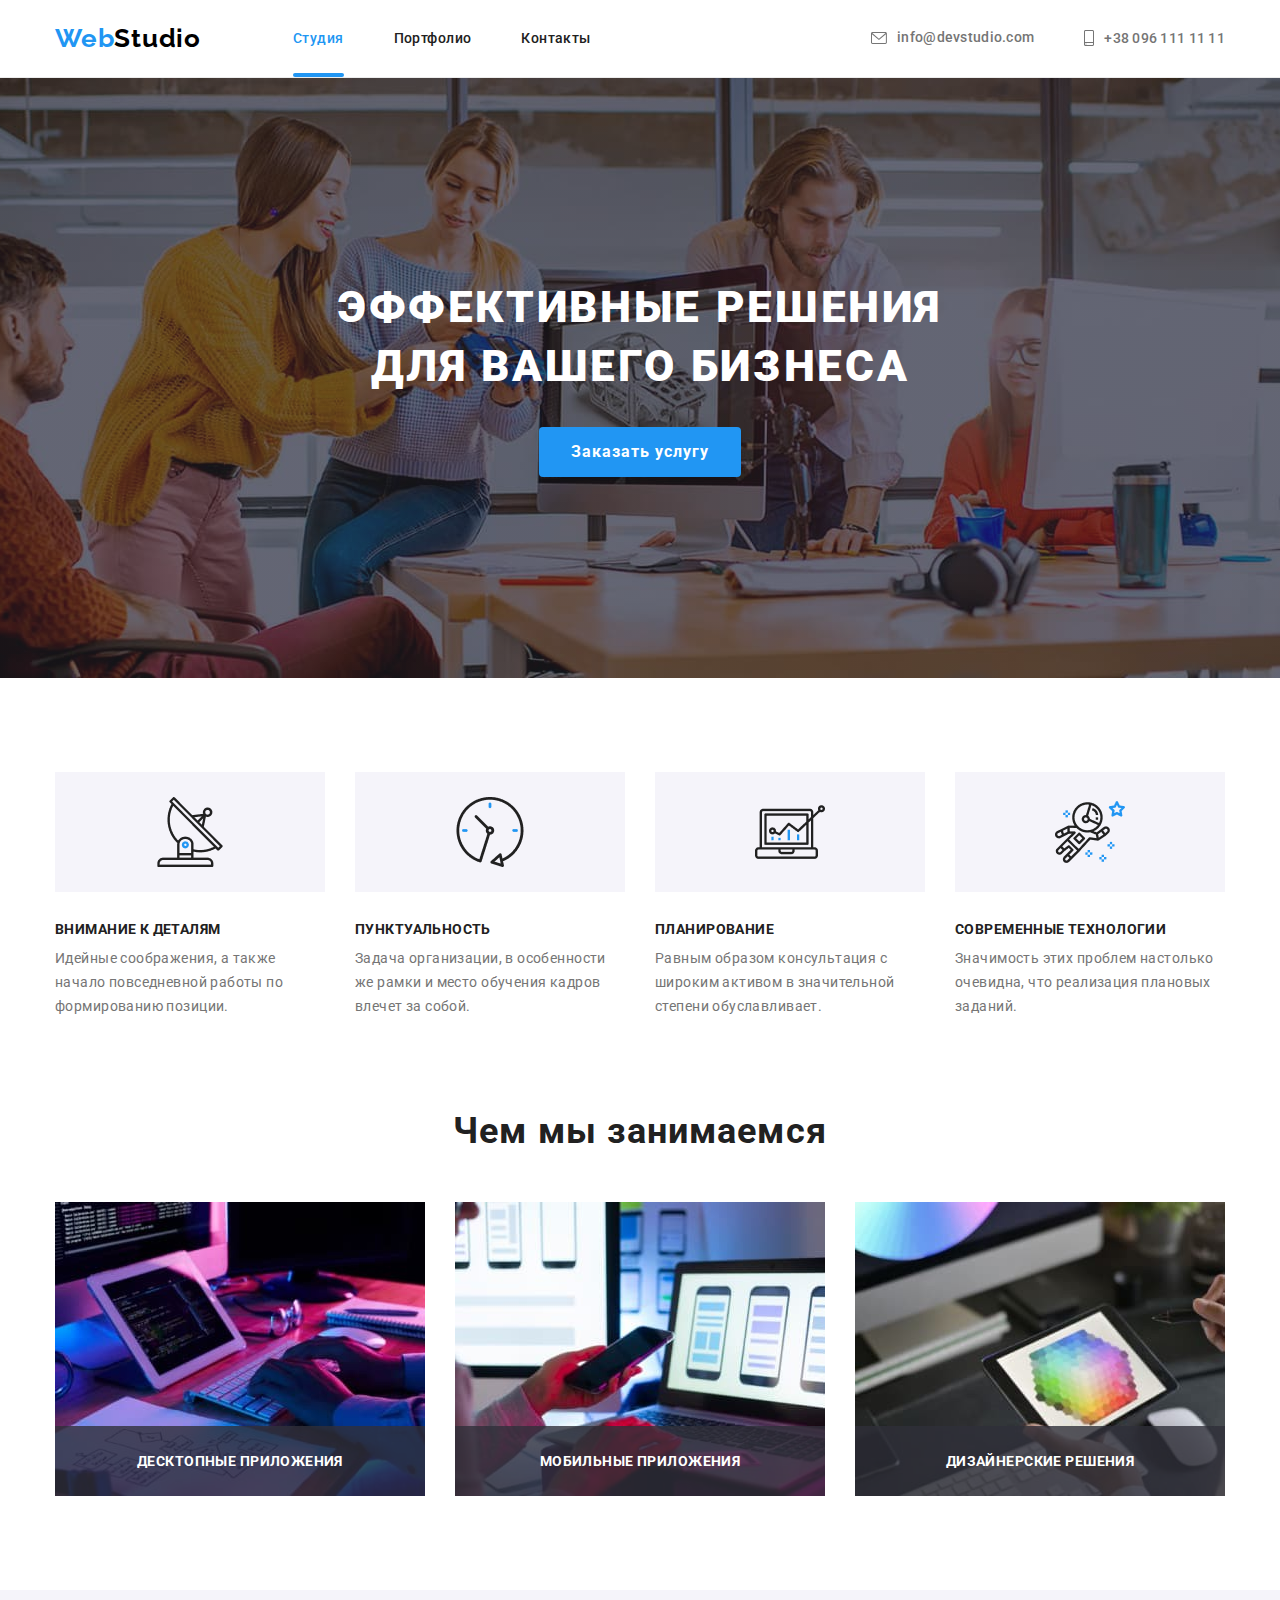
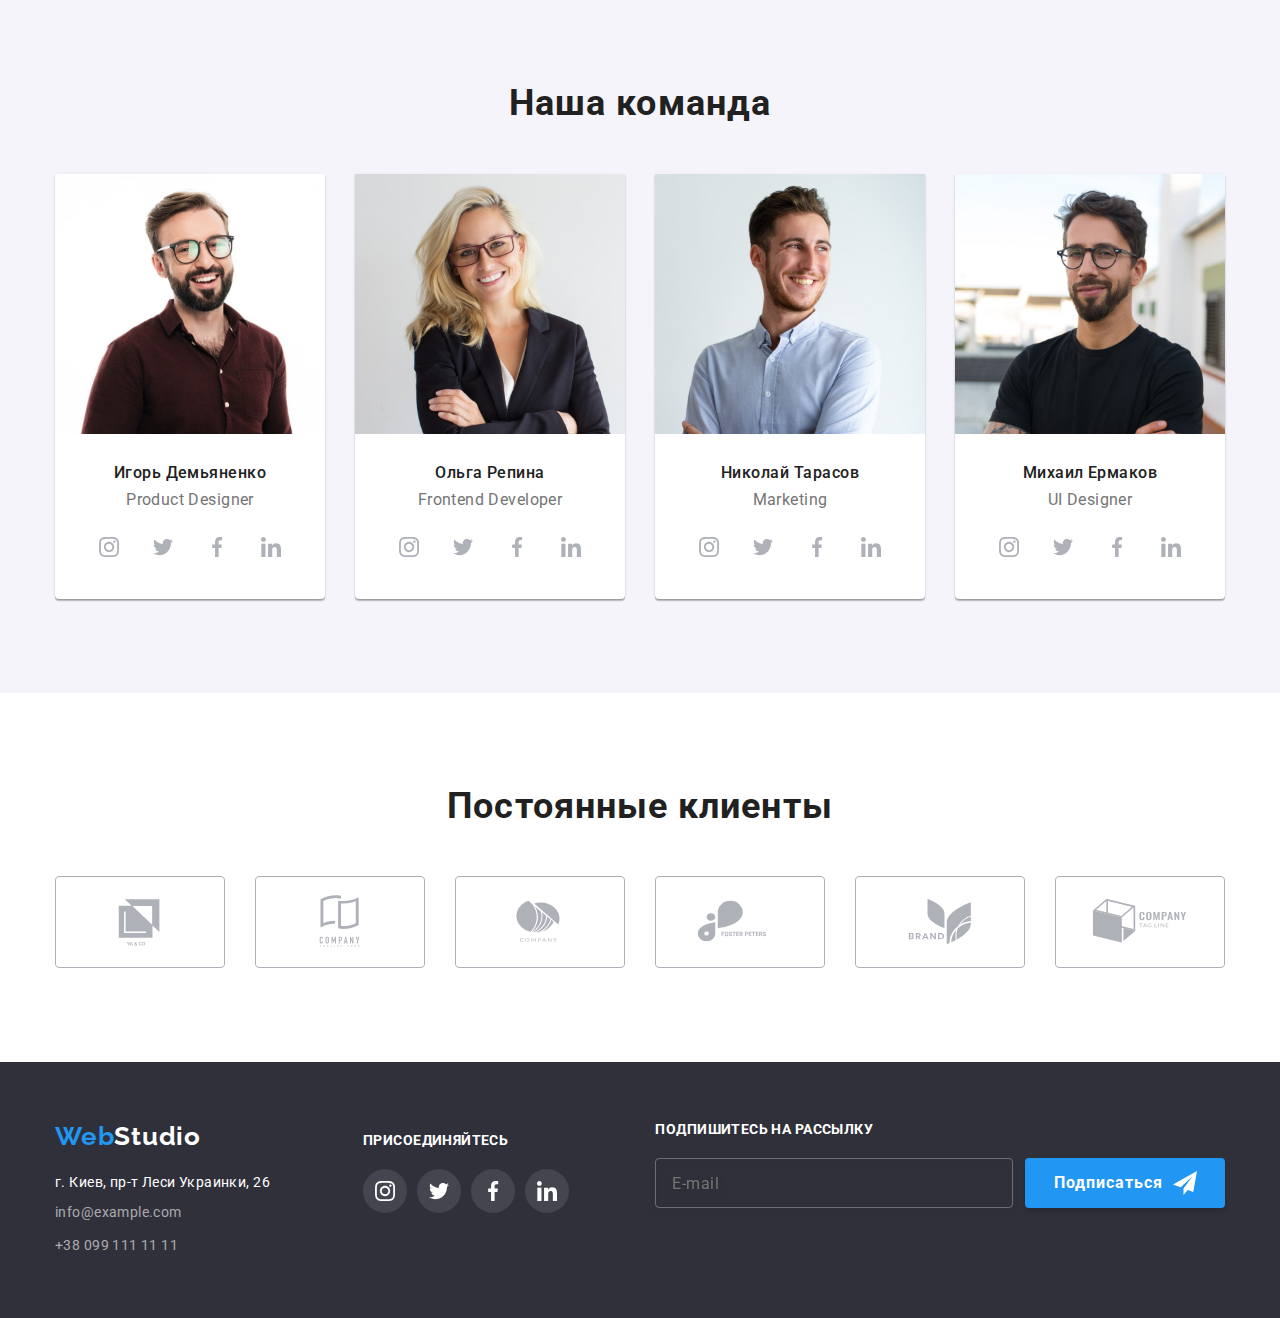
==== commit 5a00354e: "add8" ====
--- a/index.html
+++ b/index.html
@@ -20,10 +20,10 @@
     <header class="header__page">
         <div class=" header-container container">
             <a class="logo link" href="index.html"> <span class="logo__accent">Web</span>Studio</a>  
-            <button class="mobile-menu-btn" type="button" data-menu-button>
-                <svg class="mobile-menu-icon" width="24" heigth="16">
-                    <use class="mobile-menu-burger" href="./images/sprite2.svg#menu-mobile"></use>
+            <button class="mobile-menu-btn is-open" type="button" data-menu-button >
+                <svg class="mobile-menu-icon" width="40" heigth="40" aria-label="переключатель мобильного меню">
                     <use class="mobile-menu-close" href="./images/sprite2.svg#close-mobile"></use>
+                    <use class="mobile-menu-burger" href="./images/sprite2.svg#menu-mobile"></use>                    
                 </svg>                
             </button>         
             <nav class="header__nav list">
--- a/css/main.min.css
+++ b/css/main.min.css
@@ -1 +1 @@
-:root{--logo-color:#000000;--main-font: "Roboto";--secondary-font: "Raleway";--accent-color: #2196F3;--main-txt-dark: #FFFFFF;--main-txt-light: #212121;--p-color: #757575;--fill-color: #AFB1B8;--footer-color:#2F303A;--animation: 250ms cubic-bezier(0.4, 0, 0.2, 1);--indent:30px}body{font-family:Roboto,sans-serif;font-size:14px;letter-spacing:.03em;background-color:#fff;color:#212121}body.no-scroll{overflow:hidden}h1,h2,h3,h4,p{margin-top:0;margin-bottom:0}ul{margin-top:0;margin-bottom:0;padding-left:0}img{display:block;width:100%;height:auto}.list{list-style:none;margin-top:0;padding-left:0}.link{text-decoration:none}.container{width:100%;padding-left:15px;padding-right:15px;margin-left:auto;margin-right:auto}@media screen and (min-width: 480px){.container{max-width:480px}}@media screen and (min-width: 768px){.container{max-width:768px}}@media screen and (min-width: 1200px){.container{max-width:1200px}}.section{padding-top:60px;padding-bottom:60px}@media screen and (min-width: 1200px){.section{padding-top:94px;padding-bottom:94px}}.hero__btn{margin-left:auto;margin-right:auto;margin-top:30px;padding:10px 32px;min-width:200px;-webkit-box-shadow:0px 4px 4px rgba(0,0,0,.15);box-shadow:0px 4px 4px rgba(0,0,0,.15);border:none;border-radius:4px;font-family:Roboto,sans-serif;font-weight:700;font-size:16px;line-height:1.88;text-align:center;letter-spacing:.06em;cursor:pointer;background-color:var(--accent-color);color:var(--main-txt-dark)}.modal__button{display:block;margin-left:auto;margin-right:auto;padding:10px 32px;min-width:200px;-webkit-box-shadow:rgba(0,0,0,.15) 0px 4px 4px;box-shadow:rgba(0,0,0,.15) 0px 4px 4px;border:none;border-radius:4px;font-weight:700;font-size:16px;line-height:1.88;text-align:center;letter-spacing:.06em;cursor:pointer;background-color:var(--accent-color);color:var(--main-txt-dark);-webkit-transition:-webkit-box-shadow var(--animation);transition:-webkit-box-shadow var(--animation);transition:box-shadow var(--animation);transition:box-shadow var(--animation), -webkit-box-shadow var(--animation)}.modal__button:hover,.modal__button:focus{-webkit-box-shadow:0px 4px 4px rgba(0,0,0,.25);box-shadow:0px 4px 4px rgba(0,0,0,.25)}.modal__close-btn{position:absolute;top:8px;right:8px;display:-webkit-box;display:-ms-flexbox;display:flex;-webkit-box-align:center;-ms-flex-align:center;align-items:center;-webkit-box-pack:center;-ms-flex-pack:center;justify-content:center;width:30px;height:30px;border:1px solid rgba(0,0,0,.1);border-radius:50%;background-color:var(--main-txt-dark);cursor:pointer;-webkit-transition:fill var(--animation);transition:fill var(--animation)}.modal__close-btn:hover,.modal__close-btn:focus{fill:var(--accent-color)}.portfolio__btn{padding:6px 22px;border-radius:4px;border:none;font-family:Roboto;font-weight:500;font-size:16px;line-height:1.6;letter-spacing:.03em;cursor:pointer;color:var(--main-txt-light);-webkit-transition:color var(--animation),background-color var(--animation),-webkit-box-shadow var(--animation);transition:color var(--animation),background-color var(--animation),-webkit-box-shadow var(--animation);transition:color var(--animation),background-color var(--animation),box-shadow var(--animation);transition:color var(--animation),background-color var(--animation),box-shadow var(--animation),-webkit-box-shadow var(--animation);background-color:#f5f4fa}.portfolio__btn--accent{background-color:var(--accent-color);color:var(--main-txt-dark)}.portfolio__btn:hover,.portfolio__btn:focus{-webkit-box-shadow:0px 4px 4px rgba(0,0,0,.25);box-shadow:0px 4px 4px rgba(0,0,0,.25);background-color:var(--accent-color);color:var(--main-txt-dark)}.footer-send__btn{display:-webkit-box;display:-ms-flexbox;display:flex;-webkit-box-align:center;-ms-flex-align:center;align-items:center;letter-spacing:.06em;margin-left:auto;margin-right:auto;padding-top:10px;padding-right:28px;padding-bottom:10px;padding-left:29px;font-weight:700;font-size:16px;line-height:1.88;color:var(--main-txt-dark);background-color:var(--accent-color);cursor:pointer;-webkit-box-shadow:0px 4px 4px rgba(0,0,0,.15);box-shadow:0px 4px 4px rgba(0,0,0,.15);border-radius:4px;border:none}@media screen and (min-width: 1200px){.footer-send__btn{margin-left:12px}}.list__title{margin-bottom:10px;font-family:Roboto,sans-serif;font-style:normal;font-weight:bold;font-size:14px;line-height:1.1;letter-spacing:.03em;text-transform:uppercase;color:var(--main-txt-light)}@media screen and (max-width: 767px){.list__title{text-align:center}}.team__title{margin-bottom:50px;font-weight:700;font-size:36px;line-height:1.1;text-align:center;letter-spacing:.03em;color:var(--main-txt-light)}.clients__title{margin-bottom:50px;font-weight:700;font-size:36px;line-height:1.1;text-align:center;letter-spacing:.03em;color:var(--main-txt-light)}@media screen and (max-width: 1199px){.clients__title{font-size:28px}}.icon-footer__title{text-align:center;text-transform:uppercase;font-weight:700;line-height:1.14;margin-bottom:20px;color:var(--main-txt-dark);-webkit-box-align:center;-ms-flex-align:center;align-items:center}@media screen and (min-width: 1200px){.icon-footer__title{text-align:left}}.portfolio__galery-title{border:1px solid #eee;border-top:none;padding-top:20px;padding-bottom:20px;padding-left:24px}.description__title{margin-bottom:50px;font-family:Roboto,sans-serif;font-style:normal;font-weight:bold;font-size:36px;line-height:1.1;text-align:center;letter-spacing:.03em;color:var(--main-txt-light)}.portfolio__overlay{position:absolute;top:0;left:0;-webkit-transform:translateY(100%);transform:translateY(100%);width:370px;height:294px;padding-top:63px;padding-bottom:63px;background-color:rgba(33,150,243,.9);padding-left:24px;padding-right:24px;-webkit-transition:-webkit-transform var(--animation);transition:-webkit-transform var(--animation);transition:transform var(--animation);transition:transform var(--animation), -webkit-transform var(--animation)}.portfolio__link-galery:hover .portfolio__overlay,.portfolio__link-galery:focus .portfolio__overlay{-webkit-transform:translateY(0%);transform:translateY(0%)}.mobile-menu-btn{z-index:10;width:40px;height:40px;background-color:rgba(0,0,0,0);border:none;display:-webkit-box;display:-ms-flexbox;display:flex;-webkit-box-pack:center;-ms-flex-pack:center;justify-content:center;-webkit-box-align:center;-ms-flex-align:center;align-items:center}@media screen and (min-width: 768px){.mobile-menu-btn{display:none}}.mobile-menu-btn:hover,.mobile-menu-btn:focus{fill:var(--accent-color)}.mobile-menu{position:fixed;top:0;left:0;width:100%;height:100%;padding:48px 40px;display:-webkit-box;display:-ms-flexbox;display:flex;-webkit-box-orient:vertical;-webkit-box-direction:normal;-ms-flex-direction:column;flex-direction:column;background-color:#fff;-webkit-transform:translateX(100%);transform:translateX(100%);-webkit-transition:-webkit-transform 500ms;transition:-webkit-transform 500ms;transition:transform 500ms;transition:transform 500ms, -webkit-transform 500ms}.mobile-menu.is-open{-webkit-transform:translateX(0);transform:translateX(0)}.mobile-menu-nav{margin-bottom:auto}.mobile-menu-item{font-size:40px;line-height:47px;line-height:100%;letter-spacing:.02em;text-decoration:none;color:#212121}.mobile-menu-nav:not(:last-child) .mobile-menu-item{margin-bottom:32px}.mobile-menu-contacts{margin-bottom:64px}.mobile-menu-contacts-tell{margin-bottom:32px;font-style:normal;font-weight:500;font-size:34px;line-height:40px;letter-spacing:.02em;color:#2196f3}.mobile-menu-contacts-mail{font-style:normal;font-weight:500;font-size:24px;line-height:28px;letter-spacing:.02em;color:#757575}.mobile-menu-link{font-weight:500;line-height:47px;letter-spacing:.02em;color:#212121}.mobile-menu-socials{margin-right:auto;display:-webkit-box;display:-ms-flexbox;display:flex;gap:10px;-webkit-box-align:center;-ms-flex-align:center;align-items:center}.mobile-menu-socials-link{font-style:normal;font-weight:500;font-size:18px;line-height:22px;letter-spacing:.02em;color:#2196f3}.mobile-menu-socials-item:not(:last-child) .mobile-menu-socials-link{padding-right:10px;border-right:1px solid rgba(33,33,33,.2)}.mobile-menu-burger{-webkit-transition:500ms;transition:500ms}.mobile-menu-btn .is-open .mobile-menu-burger{opacity:0}.mobile-menu-close{-webkit-transition:500ms;transition:500ms;z-index:100;opacity:0}.mobile-menu-btn .is-open .mobile-menu-close{opacity:1}.header__page{border-bottom:1px solid #ececec}.header-container{-webkit-box-pack:justify;-ms-flex-pack:justify;justify-content:space-between;display:-webkit-box;display:-ms-flexbox;display:flex;-webkit-box-align:center;-ms-flex-align:center;align-items:center}.logo{display:block;font-family:Raleway;font-style:normal;font-weight:bold;font-size:26px;line-height:1.1;letter-spacing:.03em;color:var(--logo-color)}@media screen and (min-width: 480px)and (max-width: 767px){.logo{padding-top:16px;padding-bottom:16px}}@media screen and (min-width: 768px){.logo{margin-right:88px;padding-top:26px;padding-bottom:26px}}@media screen and (min-width: 1200px){.logo{margin-right:92px;padding-top:24px;padding-bottom:24px}}@media screen and (max-width: 767px){.header__nav{display:none}}.header__list{display:-webkit-box;display:-ms-flexbox;display:flex;-webkit-box-align:center;-ms-flex-align:center;align-items:center}@media screen and (min-width: 768px){.header__item:not(:last-child){margin-right:50px}}.header__link{font-family:Roboto,sans-serif;font-style:normal;font-weight:500;font-size:14px;line-height:1.1;color:var(--main-txt-light);-webkit-transition:color var(--animation);transition:color var(--animation)}.header__link--active{color:var(--accent-color)}.header__link:hover,.header__link:focus{color:var(--accent-color)}.current{position:relative}.current::after{content:"";position:absolute;bottom:0;left:0;-webkit-transform:translateY(31px);transform:translateY(31px);width:100%;height:4px;background-color:var(--accent-color);border-radius:2px}.info-list{display:-webkit-box;display:-ms-flexbox;display:flex;margin-left:auto}@media screen and (max-width: 767px){.info-list{display:none}}@media screen and (min-width: 768px)and (max-width: 1199px){.info-list{display:-webkit-box;display:-ms-flexbox;display:flex;-webkit-box-orient:vertical;-webkit-box-direction:normal;-ms-flex-direction:column;flex-direction:column}}.info-list__email-icon{margin-right:10px;width:16px;height:12px;fill:currentColor}.info-list__phone-icon{margin-right:10px;width:10px;height:16px;fill:currentColor}.info-list__email,.info-list__contact-number{font-family:Roboto,sans-serif;font-style:normal;font-weight:500;font-size:14px;line-height:1.1;letter-spacing:.02em;color:var(--p-color);-webkit-transition:color var(--animation);transition:color var(--animation)}.info-list__email:hover,.info-list__email:focus{color:var(--accent-color)}.info-list__contact-number:hover,.info-list__contact-number:focus{color:var(--accent-color)}@media screen and (max-width: 1199px){.info-list__link-email{margin-bottom:10px}}@media screen and (min-width: 1200px){.info-list__link-contact{margin-left:50px}}.hero{background-size:cover;background-repeat:no-repeat;background-position:center;max-width:1600px;height:400px;margin:0 auto;text-align:center;padding-top:118px;padding-bottom:200px;background-color:#c4c4c4;background-image:-webkit-gradient(linear, left bottom, left top, from(rgba(47, 48, 58, 0.4)), to(rgba(47, 48, 58, 0.4))),url(../images/hero/header_sm.jpg);background-image:linear-gradient(to top, rgba(47, 48, 58, 0.4), rgba(47, 48, 58, 0.4)),url(../images/hero/header_sm.jpg)}@media(min-device-pixel-ratio: 2),(-webkit-min-device-pixel-ratio: 2),(min-resolution: 192dpi),(min-resolution: 2dppx){.hero{background-image:-webkit-gradient(linear, left bottom, left top, from(rgba(47, 48, 58, 0.4)), to(rgba(47, 48, 58, 0.4))),url(../images/hero/header@2x_sm.jpg);background-image:linear-gradient(to top, rgba(47, 48, 58, 0.4), rgba(47, 48, 58, 0.4)),url(../images/hero/header@2x_sm.jpg)}}@media screen and (min-width: 768px){.hero{height:400px;background-image:-webkit-gradient(linear, left bottom, left top, from(rgba(47, 48, 58, 0.4)), to(rgba(47, 48, 58, 0.4))),url(../images/hero/header_md.jpg);background-image:linear-gradient(to top, rgba(47, 48, 58, 0.4), rgba(47, 48, 58, 0.4)),url(../images/hero/header_md.jpg)}}@media screen and (min-width: 768px)and (min-device-pixel-ratio: 2),screen and (min-width: 768px)and (-webkit-min-device-pixel-ratio: 2),screen and (min-width: 768px)and (min-resolution: 192dpi),screen and (min-width: 768px)and (min-resolution: 2dppx){.hero{background-image:-webkit-gradient(linear, left bottom, left top, from(rgba(47, 48, 58, 0.4)), to(rgba(47, 48, 58, 0.4))),url(../images/hero/header@2x_md.jpg);background-image:linear-gradient(to top, rgba(47, 48, 58, 0.4), rgba(47, 48, 58, 0.4)),url(../images/hero/header@2x_md.jpg)}}@media screen and (min-width: 1200px){.hero{height:600px;padding-top:200px;padding-bottom:200px;background-image:-webkit-gradient(linear, left bottom, left top, from(rgba(47, 48, 58, 0.4)), to(rgba(47, 48, 58, 0.4))),url(../images/hero/header_lg.jpg);background-image:linear-gradient(to top, rgba(47, 48, 58, 0.4), rgba(47, 48, 58, 0.4)),url(../images/hero/header_lg.jpg)}}@media screen and (min-width: 1200px)and (min-device-pixel-ratio: 2),screen and (min-width: 1200px)and (-webkit-min-device-pixel-ratio: 2),screen and (min-width: 1200px)and (min-resolution: 192dpi),screen and (min-width: 1200px)and (min-resolution: 2dppx){.hero{background-image:-webkit-gradient(linear, left bottom, left top, from(rgba(47, 48, 58, 0.4)), to(rgba(47, 48, 58, 0.4))),url(../images/hero/header@2x_lg.jpg);background-image:linear-gradient(to top, rgba(47, 48, 58, 0.4), rgba(47, 48, 58, 0.4)),url(../images/hero/header@2x_lg.jpg)}}.hero__slogan{font-family:Roboto,sans-serif;font-style:normal;font-weight:900;font-size:44px;letter-spacing:.06em;line-height:1.36;text-align:center;color:var(--main-txt-dark);text-transform:uppercase}@media screen and (max-width: 1199px){.hero__slogan{font-size:26px;line-height:42px}}.feature-section{padding-top:60px;padding-bottom:60px}@media screen and (min-width: 1200px){.feature-section{padding-top:94px;padding-bottom:94px}}.list__title-site::before{display:block;content:"";height:120px;background-color:#f5f4fa;background-repeat:no-repeat;background-position:center;margin-bottom:30px}.list__title-antenna::before{background-image:url(../images/antenna\ 1.png)}.list__title-clock::before{background-image:url(../images/clock\ 1.png)}.list__title-diagram::before{background-image:url(../images/diagram\ 1.png)}.list__title-astronaut::before{background-image:url(../images/astronaut\ 1.png)}.list__text{font-family:Roboto;font-style:normal;font-weight:normal;font-size:14px;line-height:1.7;letter-spacing:.03em;color:var(--p-color)}.list__title-site{-ms-flex-preferred-size:calc((100% - 30px)/2);flex-basis:calc((100% - 30px)/2)}@media screen and (max-width: 767px){.list__title-site:not(:last-child){margin-bottom:30px}}.feature-section__list{-ms-flex-wrap:nowrap;flex-wrap:nowrap}@media screen and (min-width: 768px){.feature-section__list{gap:30px;display:-webkit-box;display:-ms-flexbox;display:flex;-ms-flex-wrap:wrap;flex-wrap:wrap}}@media screen and (min-width: 1200px){.feature-section__list{-ms-flex-wrap:nowrap;flex-wrap:nowrap}}.description{padding-bottom:94px}@media screen and (max-width: 1199px){.description{display:none}}.list__image{width:370px;position:relative}.list__image:not(:last-child){margin-right:30px}.list__description-text{text-transform:uppercase;color:var(--main-txt-dark);background-color:rgba(47,48,58,.8);position:absolute;font-weight:700;line-height:1.6;width:100%;height:70px;bottom:0;display:-webkit-box;display:-ms-flexbox;display:flex;-webkit-box-pack:center;-ms-flex-pack:center;justify-content:center;-webkit-box-align:center;-ms-flex-align:center;align-items:center}.description__list{display:-webkit-box;display:-ms-flexbox;display:flex;-webkit-box-align:center;-ms-flex-align:center;align-items:center}.team{background:#f5f4fa}.team__list{-webkit-box-pack:center;-ms-flex-pack:center;justify-content:center;background:var(--main-txt-dark);-webkit-box-shadow:0px 1px 3px rgba(0,0,0,.12),0px 1px 1px rgba(0,0,0,.14),0px 2px 1px rgba(0,0,0,.2);box-shadow:0px 1px 3px rgba(0,0,0,.12),0px 1px 1px rgba(0,0,0,.14),0px 2px 1px rgba(0,0,0,.2);border-radius:0px 0px 4px 4px;-ms-flex-preferred-size:calc((100% - 30px)/2);flex-basis:calc((100% - 30px)/2)}@media screen and (max-width: 767px){.team__list:not(:last-child){margin-bottom:30px}}.team__names{-webkit-box-orient:horizontal;-webkit-box-direction:normal;-ms-flex-direction:row;flex-direction:row}@media screen and (min-width: 768px){.team__names{display:-webkit-box;display:-ms-flexbox;display:flex;-ms-flex-wrap:wrap;flex-wrap:wrap;gap:30px}}@media screen and (min-width: 1200px){.team__names{display:-webkit-box;display:-ms-flexbox;display:flex;gap:30px;-ms-flex-wrap:nowrap;flex-wrap:nowrap}}.team__container{padding-top:30px;padding-bottom:24px}@media screen and (min-width: 1200px){.team__container{padding-top:30px;padding-bottom:30px}}.team__name{margin-bottom:10px;font-family:Roboto;font-style:normal;font-weight:500;font-size:16px;line-height:1.1;text-align:center;letter-spacing:.03em;color:var(--main-txt-light)}.team__job{font-size:16px;line-height:1.1;text-align:center;color:var(--p-color)}.team__social-list{-webkit-box-pack:center;-ms-flex-pack:center;justify-content:center;margin-top:16px;display:-webkit-box;display:-ms-flexbox;display:flex;-webkit-box-align:center;-ms-flex-align:center;align-items:center}.team__social-link{display:-webkit-box;display:-ms-flexbox;display:flex;-webkit-box-align:center;-ms-flex-align:center;align-items:center;-webkit-box-pack:center;-ms-flex-pack:center;justify-content:center;width:44px;height:44px;background-color:var(--main-txt-dark);border-radius:50%;color:var(--fill-color);-webkit-transition:color var(--animation),background-color var(--animation);transition:color var(--animation),background-color var(--animation)}.team__social-link:hover,.team__social-link:focus{background-color:var(--accent-color);color:var(--main-txt-dark)}.team__social-item:not(:last-child){margin-right:10px}.team__social-icon{width:20px;height:20px;fill:currentColor}.link{display:-webkit-box;display:-ms-flexbox;display:flex;-webkit-box-align:center;-ms-flex-align:center;align-items:center}.clients{padding-top:60px;padding-bottom:60px}@media screen and (min-width: 1200px){.clients{padding-top:94px;padding-bottom:94px}}.clients__list{display:-webkit-box;display:-ms-flexbox;display:flex;-ms-flex-wrap:wrap;flex-wrap:wrap;gap:30px}.clients__link-section{gap:30px}.clients__link-style{border:1px solid var(--fill-color);display:-webkit-box;display:-ms-flexbox;display:flex;-webkit-box-align:center;-ms-flex-align:center;align-items:center;-webkit-box-pack:center;-ms-flex-pack:center;justify-content:center;border-radius:4px;width:170px;height:92px;color:var(--fill-color);-webkit-transition:color var(--animation),border-color var(--animation);transition:color var(--animation),border-color var(--animation)}.clients__link-style:hover,.clients__link-style:focus{color:var(--accent-color);border-color:var(--accent-color)}@media screen and (max-width: 767px){.clients__link-style{width:210px}}@media screen and (min-width: 768px){.clients__link-style{width:226px}}@media screen and (min-width: 1200px){.clients__link-style{width:170px}}.clients__link{fill:currentColor;width:106px;height:60px}.portfolio__list-nav{list-style:none}@media screen and (max-width: 767px){.portfolio__list-nav{display:-webkit-box;display:-ms-flexbox;display:flex;-ms-flex-wrap:wrap;flex-wrap:wrap;margin-bottom:40px;-webkit-box-align:stretch;-ms-flex-align:stretch;align-items:stretch;-webkit-box-pack:start;-ms-flex-pack:start;justify-content:flex-start}}@media screen and (min-width: 768px){.portfolio__list-nav{display:-webkit-box;display:-ms-flexbox;display:flex;-webkit-box-align:center;-ms-flex-align:center;align-items:center;margin-bottom:30px;-webkit-box-pack:center;-ms-flex-pack:center;justify-content:center}}@media screen and (min-width: 1200px){.portfolio__list-nav{margin-bottom:50px}}.portfolio__navigation:not(:last-child){margin-right:8px}@media screen and (max-width: 767px){.portfolio__navigation:nth-child(-n+3){margin-bottom:15px}}.list{-webkit-box-pack:center;-ms-flex-pack:center;justify-content:center}@media screen and (min-width: 768px){.portfolio__galery{display:-webkit-box;display:-ms-flexbox;display:flex;-ms-flex-wrap:wrap;flex-wrap:wrap;gap:30px;margin-bottom:-30px;-webkit-box-align:center;-ms-flex-align:center;align-items:center}}.portfolio__galery-info{-webkit-box-pack:justify;-ms-flex-pack:justify;justify-content:space-between}@media screen and (max-width: 767px){.portfolio__galery-info:not(:last-child){margin-bottom:30px}}@media screen and (max-width: 1199px){.portfolio__galery-info{-ms-flex-preferred-size:calc((100% - 30px)/2);flex-basis:calc((100% - 30px)/2)}}@media screen and (min-width: 768px)and (max-width: 1199px){.portfolio__galery:last-child .portfolio__galery-info{margin-right:auto}}.portfolio__link-galery{display:block;-webkit-transition:-webkit-box-shadow var(--animation);transition:-webkit-box-shadow var(--animation);transition:box-shadow var(--animation);transition:box-shadow var(--animation), -webkit-box-shadow var(--animation);-webkit-box-pack:center;-ms-flex-pack:center;justify-content:center}.portfolio__link-galery:hover,.portfolio__link-galery:focus{-webkit-box-shadow:1px 4px 6px 0px rgba(0,0,0,.16),0px 4px 4px 0px rgba(0,0,0,.06),0px 1px 1px 0px rgba(0,0,0,.12);box-shadow:1px 4px 6px 0px rgba(0,0,0,.16),0px 4px 4px 0px rgba(0,0,0,.06),0px 1px 1px 0px rgba(0,0,0,.12)}.portfolio__card-overlay{position:relative;overflow:hidden}.portfolio__img{height:auto}.portfolio__description{width:332px;height:168px;font-weight:400;font-size:18px;line-height:28px;color:var(--main-txt-dark)}.portfolio__name-link{margin-bottom:4px;font-family:Roboto;font-style:normal;font-weight:bold;font-size:18px;line-height:2;letter-spacing:.06em;color:var(--main-txt-light)}.portfolio__text{margin-top:0px;margin-bottom:0px;font-family:Roboto;font-style:normal;font-weight:normal;font-size:16px;line-height:1.8;letter-spacing:.03em;color:var(--p-color)}.backdrop{position:fixed;top:0;left:0;width:100%;height:100%;opacity:1;visibility:visible;pointer-events:initial;z-index:1000;-webkit-transition:opacity var(--animation),visibility var(--animation);transition:opacity var(--animation),visibility var(--animation);background-color:rgba(0,0,0,.2)}.backdrop.is-hidden{opacity:0;visibility:hidden;pointer-events:none}.modal{position:absolute;top:50%;left:50%;padding:40px;-webkit-transform:translate(-50%, -50%);transform:translate(-50%, -50%);width:528px;height:581px;background-color:var(--main-txt-dark);border-radius:4px;-webkit-box-shadow:0px 4px 4px 0px rgba(0,0,0,.25);box-shadow:0px 4px 4px 0px rgba(0,0,0,.25)}@media screen and (max-width: 1199px){.modal{width:450px;height:609px}}.modal-form__text{display:block;margin-bottom:12px;font-size:20px;line-height:23px}.modal-form__contact-container{margin-bottom:10px;position:relative}.modal-form__contact{font-size:12px;line-height:1.17;letter-spacing:.01em;color:var(--p-color)}.modal-form__input{margin-top:4px;width:100%;height:40px;padding-top:4px;padding-right:6px;padding-bottom:4px;padding-left:42px;border-radius:4px;outline:none;cursor:pointer;border:1px solid rgba(33,33,33,.2);-webkit-transition:color var(--animation),border-color var(--animation);transition:color var(--animation),border-color var(--animation)}.modal-form__input:hover,.modal-form__input:focus{border-color:var(--accent-color)}.modal-form__input:hover+.modal-form__icon{fill:var(--accent-color)}.modal-form__icon{position:absolute;left:12px;cursor:pointer;bottom:11px;color:var(--main-txt-light);-webkit-transition:fill var(--animation);transition:fill var(--animation)}.modal-form__icon:hover{color:var(--accent-color)}.modal__comm{margin-bottom:20px;display:block;line-height:23px}.modal__comment-text{font-weight:400;font-size:12px;line-height:14px;letter-spacing:.01em;color:var(--p-color)}.modal__comment{width:100%;height:120px;padding:12px 16px;font-weight:400;font-size:12px;line-height:16px;letter-spacing:.01em;resize:none;outline:none;border-radius:4px;border:1px solid rgba(33,33,33,.2);-webkit-transition:border-color var(--animation);transition:border-color var(--animation)}.modal__comment:hover,.modal__comment:focus{border-color:var(--accent-color)}.modal__form-checkbox{display:-webkit-box;display:-ms-flexbox;display:flex;margin-bottom:30px;-webkit-box-align:center;-ms-flex-align:center;align-items:center;-webkit-box-pack:center;-ms-flex-pack:center;justify-content:center;gap:7px}.modal__visually-hidden{position:absolute;width:1px;height:1px;margin:-1px;border:0;padding:0;white-space:nowrap;-webkit-clip-path:inset(100%);clip-path:inset(100%);clip:rect(0 0 0 0);overflow:hidden}.modal__checkbox-custom{display:-webkit-inline-box;display:-ms-inline-flexbox;display:inline-flex;-webkit-box-align:center;-ms-flex-align:center;align-items:center;-webkit-box-pack:center;-ms-flex-pack:center;justify-content:center;width:16px;height:15px;outline-offset:-2px;border-radius:2px;border:1px solid var(--main-txt-light);border-color:var(--main-txt-light);-webkit-transition:outline-color var(--animation),background-color var(--animation);transition:outline-color var(--animation),background-color var(--animation)}.modal__checkbox-input:checked+.modal__checkbox-custom{background-color:var(--accent-color);outline:2px solid var(--accent-color)}.modal__checkbox-icon{fill:var(--main-txt-dark)}.modal__text-agreed{font-weight:400;font-size:14px;line-height:1.71px;letter-spacing:.03em;color:var(--p-color)}@media screen and (max-width: 1199px){.modal__text-agreed{font-size:12px}}.modal__link{font-weight:400;font-size:14px;line-height:1.71;letter-spacing:.03em;-webkit-text-decoration-line:underline;text-decoration-line:underline;color:var(--accent-color)}@media screen and (max-width: 1199px){.modal__link{font-size:12px}}.footer{background-color:var(--footer-color)}.information{margin-bottom:60px}.information__email{margin-bottom:9px}.information__email-link{font-family:Roboto;font-size:14px;line-height:1.7;letter-spacing:.03em;color:rgba(255,255,255,.6);font-style:normal;-webkit-transition:color var(--animation);transition:color var(--animation)}@media screen and (max-width: 1199px){.information__email-link{-webkit-box-pack:center;-ms-flex-pack:center;justify-content:center}}.information__email-link:hover,.information__email-link:focus{color:var(--accent-color)}.information__contact-link{font-family:Roboto;font-size:14px;line-height:1.7;letter-spacing:.03em;color:rgba(255,255,255,.6);font-style:normal;-webkit-transition:color var(--animation);transition:color var(--animation)}@media screen and (max-width: 1199px){.information__contact-link{-webkit-box-pack:center;-ms-flex-pack:center;justify-content:center}}.information__contact-link:hover,.information__contact-link:focus{color:var(--accent-color)}.footer-site__logo{padding:0px;margin-bottom:20px;color:var(--main-txt-dark);width:100%;text-align:center}@media screen and (min-width: 480px)and (max-width: 1199px){.footer-site__logo{display:block;-webkit-box-pack:center;-ms-flex-pack:center;justify-content:center;display:block}}.logo__accent{font-family:Raleway;font-style:normal;font-weight:bold;font-size:26px;line-height:1.1;letter-spacing:.03em;color:var(--accent-color)}.footer-box{-webkit-box-align:baseline;-ms-flex-align:baseline;align-items:baseline}@media screen and (min-width: 768px){.footer-box{display:-webkit-box;display:-ms-flexbox;display:flex;-webkit-box-pack:space-evenly;-ms-flex-pack:space-evenly;justify-content:space-evenly}}@media screen and (min-width: 1200px){.footer-contacts{margin-right:70px}}.adress{display:block;text-align:center;margin-bottom:9px;height:21px;left:215px;top:1739px;font-family:Roboto;font-style:normal;font-weight:normal;font-size:14px;line-height:1.7;letter-spacing:.03em;color:var(--main-txt-dark);-webkit-transition:color var(--animation);transition:color var(--animation);cursor:pointer}.adress:hover,.adress:focus{color:var(--accent-color)}@media screen and (min-width: 768px){.adress{text-align:left}}.icon-footer{display:block}@media screen and (max-width: 1199px){.icon-footer{margin-bottom:60px}}.list-footer{display:-webkit-box;display:-ms-flexbox;display:flex;background-position:center}@media screen and (min-width: 1200px){.footer-section{display:-webkit-box;display:-ms-flexbox;display:flex}}.footer-container{-webkit-box-orient:vertical;-webkit-box-direction:normal;-ms-flex-direction:column;flex-direction:column;display:-webkit-box;display:-ms-flexbox;display:flex}.icon-footer__item:not(:last-child){margin-right:10px}.icon-footer__link{display:-webkit-box;display:-ms-flexbox;display:flex;-webkit-box-align:center;-ms-flex-align:center;align-items:center;-webkit-box-pack:center;-ms-flex-pack:center;justify-content:center;width:44px;height:44px;background-color:rgba(255,255,255,.1);border-radius:50%;-webkit-transition:background-color var(--animation);transition:background-color var(--animation)}.icon-footer__link:hover,.icon-footer__link:focus{background-color:var(--accent-color)}.icon-footer__icon{width:20px;height:20px;fill:var(--main-txt-dark);-webkit-transition:color var(--animation),background-color var(--animation);transition:color var(--animation),background-color var(--animation)}.icon-footer__link:hover .icon-footer__icon,.icon-footer__link:focus .icon-footer__icon{color:var(--main-txt-dark)}@media screen and (min-width: 1200px){.footer-send{margin-left:auto}}.footer-send__input{padding-left:16px;width:358px;height:50px;color:rgba(255,255,255,.6);border:1px solid rgba(255,255,255,.3);-webkit-filter:drop-shadow(0px 4px 4px rgba(0, 0, 0, 0.15));filter:drop-shadow(0px 4px 4px rgba(0, 0, 0, 0.15));border-radius:4px;background-color:rgba(0,0,0,0);outline:rgba(0,0,0,0);cursor:pointer;-webkit-transition:border-color var(--animation);transition:border-color var(--animation);margin-bottom:20px;font-weight:400;font-size:16px;line-height:20px;-webkit-box-align:center;-ms-flex-align:center;align-items:center;letter-spacing:.03em;color:rgba(255,255,255,.6)}.footer-send__input:hover,.footer-send__input:focus{border-color:var(--accent-color)}@media screen and (max-width: 767px){.footer-send__input{width:100%}}@media screen and (min-width: 768px)and (max-width: 1199px){.footer-send__input{width:450px;margin-left:165px}}.svg-send{margin-left:10px}.footer-site{padding-top:60px;padding-bottom:60px}/*# sourceMappingURL=main.min.css.map */+:root{--logo-color:#000000;--main-font: "Roboto";--secondary-font: "Raleway";--accent-color: #2196F3;--main-txt-dark: #FFFFFF;--main-txt-light: #212121;--p-color: #757575;--fill-color: #AFB1B8;--footer-color:#2F303A;--animation: 250ms cubic-bezier(0.4, 0, 0.2, 1);--indent:30px}body{font-family:Roboto,sans-serif;font-size:14px;letter-spacing:.03em;background-color:#fff;color:#212121}body.no-scroll{overflow:hidden}h1,h2,h3,h4,p{margin-top:0;margin-bottom:0}ul{margin-top:0;margin-bottom:0;padding-left:0}img{display:block;width:100%;height:auto}.list{list-style:none;margin-top:0;padding-left:0}.link{text-decoration:none}.container{width:100%;padding-left:15px;padding-right:15px;margin-left:auto;margin-right:auto}@media screen and (min-width: 480px){.container{max-width:480px}}@media screen and (min-width: 768px){.container{max-width:768px}}@media screen and (min-width: 1200px){.container{max-width:1200px}}.section{padding-top:60px;padding-bottom:60px}@media screen and (min-width: 1200px){.section{padding-top:94px;padding-bottom:94px}}.hero__btn{margin-left:auto;margin-right:auto;margin-top:30px;padding:10px 32px;min-width:200px;-webkit-box-shadow:0px 4px 4px rgba(0,0,0,.15);box-shadow:0px 4px 4px rgba(0,0,0,.15);border:none;border-radius:4px;font-family:Roboto,sans-serif;font-weight:700;font-size:16px;line-height:1.88;text-align:center;letter-spacing:.06em;cursor:pointer;background-color:var(--accent-color);color:var(--main-txt-dark)}.modal__button{display:block;margin-left:auto;margin-right:auto;padding:10px 32px;min-width:200px;-webkit-box-shadow:rgba(0,0,0,.15) 0px 4px 4px;box-shadow:rgba(0,0,0,.15) 0px 4px 4px;border:none;border-radius:4px;font-weight:700;font-size:16px;line-height:1.88;text-align:center;letter-spacing:.06em;cursor:pointer;background-color:var(--accent-color);color:var(--main-txt-dark);-webkit-transition:-webkit-box-shadow var(--animation);transition:-webkit-box-shadow var(--animation);transition:box-shadow var(--animation);transition:box-shadow var(--animation), -webkit-box-shadow var(--animation)}.modal__button:hover,.modal__button:focus{-webkit-box-shadow:0px 4px 4px rgba(0,0,0,.25);box-shadow:0px 4px 4px rgba(0,0,0,.25)}.modal__close-btn{position:absolute;top:8px;right:8px;display:-webkit-box;display:-ms-flexbox;display:flex;-webkit-box-align:center;-ms-flex-align:center;align-items:center;-webkit-box-pack:center;-ms-flex-pack:center;justify-content:center;width:30px;height:30px;border:1px solid rgba(0,0,0,.1);border-radius:50%;background-color:var(--main-txt-dark);cursor:pointer;-webkit-transition:fill var(--animation);transition:fill var(--animation)}.modal__close-btn:hover,.modal__close-btn:focus{fill:var(--accent-color)}.portfolio__btn{padding:6px 22px;border-radius:4px;border:none;font-family:Roboto;font-weight:500;font-size:16px;line-height:1.6;letter-spacing:.03em;cursor:pointer;color:var(--main-txt-light);-webkit-transition:color var(--animation),background-color var(--animation),-webkit-box-shadow var(--animation);transition:color var(--animation),background-color var(--animation),-webkit-box-shadow var(--animation);transition:color var(--animation),background-color var(--animation),box-shadow var(--animation);transition:color var(--animation),background-color var(--animation),box-shadow var(--animation),-webkit-box-shadow var(--animation);background-color:#f5f4fa}.portfolio__btn--accent{background-color:var(--accent-color);color:var(--main-txt-dark)}.portfolio__btn:hover,.portfolio__btn:focus{-webkit-box-shadow:0px 4px 4px rgba(0,0,0,.25);box-shadow:0px 4px 4px rgba(0,0,0,.25);background-color:var(--accent-color);color:var(--main-txt-dark)}.footer-send__btn{display:-webkit-box;display:-ms-flexbox;display:flex;-webkit-box-align:center;-ms-flex-align:center;align-items:center;letter-spacing:.06em;margin-left:auto;margin-right:auto;padding-top:10px;padding-right:28px;padding-bottom:10px;padding-left:29px;font-weight:700;font-size:16px;line-height:1.88;color:var(--main-txt-dark);background-color:var(--accent-color);cursor:pointer;-webkit-box-shadow:0px 4px 4px rgba(0,0,0,.15);box-shadow:0px 4px 4px rgba(0,0,0,.15);border-radius:4px;border:none}@media screen and (min-width: 1200px){.footer-send__btn{margin-left:12px}}.list__title{margin-bottom:10px;font-family:Roboto,sans-serif;font-style:normal;font-weight:bold;font-size:14px;line-height:1.1;letter-spacing:.03em;text-transform:uppercase;color:var(--main-txt-light)}@media screen and (max-width: 767px){.list__title{text-align:center}}.team__title{margin-bottom:50px;font-weight:700;font-size:36px;line-height:1.1;text-align:center;letter-spacing:.03em;color:var(--main-txt-light)}@media screen and (max-width: 1199px){.team__title{font-size:28px}}.clients__title{margin-bottom:50px;font-weight:700;font-size:36px;line-height:1.1;text-align:center;letter-spacing:.03em;color:var(--main-txt-light)}@media screen and (max-width: 1199px){.clients__title{font-size:28px}}.icon-footer__title{text-align:center;text-transform:uppercase;font-weight:700;line-height:1.14;margin-bottom:20px;color:var(--main-txt-dark);-webkit-box-align:center;-ms-flex-align:center;align-items:center}@media screen and (min-width: 1200px){.icon-footer__title{text-align:left}}.portfolio__galery-title{border:1px solid #eee;border-top:none;padding-top:20px;padding-bottom:20px;padding-left:24px}.description__title{margin-bottom:50px;font-family:Roboto,sans-serif;font-style:normal;font-weight:bold;font-size:36px;line-height:1.1;text-align:center;letter-spacing:.03em;color:var(--main-txt-light)}.portfolio__overlay{position:absolute;top:0;left:0;-webkit-transform:translateY(100%);transform:translateY(100%);width:370px;height:294px;padding-top:63px;padding-bottom:63px;background-color:rgba(33,150,243,.9);padding-left:24px;padding-right:24px;-webkit-transition:-webkit-transform var(--animation);transition:-webkit-transform var(--animation);transition:transform var(--animation);transition:transform var(--animation), -webkit-transform var(--animation)}.portfolio__link-galery:hover .portfolio__overlay,.portfolio__link-galery:focus .portfolio__overlay{-webkit-transform:translateY(0%);transform:translateY(0%)}.mobile-menu-btn{z-index:10;width:40px;height:40px;background-color:rgba(0,0,0,0);border:none;display:-webkit-box;display:-ms-flexbox;display:flex;-webkit-box-pack:center;-ms-flex-pack:center;justify-content:center;-webkit-box-align:center;-ms-flex-align:center;align-items:center}@media screen and (min-width: 768px){.mobile-menu-btn{display:none}}.mobile-menu-btn:hover,.mobile-menu-btn:focus{fill:var(--accent-color)}.mobile-menu-btn .mobile-menu-close{display:none}.mobile-menu-btn .is-open .data-menu{display:block}.mobile-menu-btn .is-open .mobile-menu-burger{display:none}.mobile-menu{position:fixed;top:0;left:0;width:100%;height:100%;padding:48px 40px;display:-webkit-box;display:-ms-flexbox;display:flex;-webkit-box-orient:vertical;-webkit-box-direction:normal;-ms-flex-direction:column;flex-direction:column;background-color:#fff;-webkit-transform:translateX(100%);transform:translateX(100%);-webkit-transition:-webkit-transform 500ms;transition:-webkit-transform 500ms;transition:transform 500ms;transition:transform 500ms, -webkit-transform 500ms}.mobile-menu.is-open{-webkit-transform:translateX(0);transform:translateX(0)}.mobile-menu-nav{margin-bottom:auto}.mobile-menu-item{font-size:40px;line-height:47px;line-height:100%;letter-spacing:.02em;text-decoration:none;color:#212121}.mobile-menu-nav:not(:last-child) .mobile-menu-item{margin-bottom:32px}.mobile-menu-contacts{margin-bottom:64px}.mobile-menu-contacts-tell{margin-bottom:32px;font-style:normal;font-weight:500;font-size:34px;line-height:40px;letter-spacing:.02em;color:#2196f3}@media screen and (max-width: 479px){.mobile-menu-contacts-tell{font-size:28px}}.mobile-menu-contacts-mail{font-style:normal;font-weight:500;font-size:24px;line-height:28px;letter-spacing:.02em;color:#757575}.mobile-menu-link{font-weight:500;line-height:47px;letter-spacing:.02em;color:#212121}.mobile-menu-socials{margin-right:auto;display:-webkit-box;display:-ms-flexbox;display:flex;gap:10px;-webkit-box-align:center;-ms-flex-align:center;align-items:center}@media screen and (max-width: 479px){.mobile-menu-socials{-ms-flex-wrap:wrap;flex-wrap:wrap}}.mobile-menu-socials-link{font-style:normal;font-weight:500;font-size:18px;line-height:22px;letter-spacing:.02em;color:#2196f3}.mobile-menu-socials-item:not(:last-child) .mobile-menu-socials-link{padding-right:10px;border-right:1px solid rgba(33,33,33,.2)}.header__page{border-bottom:1px solid #ececec}.header-container{-webkit-box-pack:justify;-ms-flex-pack:justify;justify-content:space-between;display:-webkit-box;display:-ms-flexbox;display:flex;-webkit-box-align:center;-ms-flex-align:center;align-items:center}.logo{display:block;font-family:Raleway;font-style:normal;font-weight:bold;font-size:26px;line-height:1.1;letter-spacing:.03em;color:var(--logo-color)}@media screen and (max-width: 767px){.logo{padding-top:16px;padding-bottom:16px}}@media screen and (min-width: 768px){.logo{margin-right:88px;padding-top:26px;padding-bottom:26px}}@media screen and (min-width: 1200px){.logo{margin-right:92px;padding-top:24px;padding-bottom:24px}}@media screen and (max-width: 767px){.header__nav{display:none}}.header__list{display:-webkit-box;display:-ms-flexbox;display:flex;-webkit-box-align:center;-ms-flex-align:center;align-items:center}@media screen and (min-width: 768px){.header__item:not(:last-child){margin-right:50px}}.header__link{font-family:Roboto,sans-serif;font-style:normal;font-weight:500;font-size:14px;line-height:1.1;color:var(--main-txt-light);-webkit-transition:color var(--animation);transition:color var(--animation)}.header__link--active{color:var(--accent-color)}.header__link:hover,.header__link:focus{color:var(--accent-color)}.current{position:relative}.current::after{content:"";position:absolute;bottom:0;left:0;-webkit-transform:translateY(31px);transform:translateY(31px);width:100%;height:4px;background-color:var(--accent-color);border-radius:2px}.info-list{display:-webkit-box;display:-ms-flexbox;display:flex;margin-left:auto}@media screen and (max-width: 767px){.info-list{display:none}}@media screen and (min-width: 768px)and (max-width: 1199px){.info-list{display:-webkit-box;display:-ms-flexbox;display:flex;-webkit-box-orient:vertical;-webkit-box-direction:normal;-ms-flex-direction:column;flex-direction:column}}.info-list__email-icon{margin-right:10px;width:16px;height:12px;fill:currentColor}.info-list__phone-icon{margin-right:10px;width:10px;height:16px;fill:currentColor}.info-list__email,.info-list__contact-number{font-family:Roboto,sans-serif;font-style:normal;font-weight:500;font-size:14px;line-height:1.1;letter-spacing:.02em;color:var(--p-color);-webkit-transition:color var(--animation);transition:color var(--animation)}.info-list__email:hover,.info-list__email:focus{color:var(--accent-color)}.info-list__contact-number:hover,.info-list__contact-number:focus{color:var(--accent-color)}@media screen and (max-width: 1199px){.info-list__link-email{margin-bottom:10px}}@media screen and (min-width: 1200px){.info-list__link-contact{margin-left:50px}}.hero{background-size:cover;background-repeat:no-repeat;background-position:center;max-width:1600px;height:400px;margin:0 auto;text-align:center;padding-top:118px;padding-bottom:200px;background-color:#c4c4c4;background-image:-webkit-gradient(linear, left bottom, left top, from(rgba(47, 48, 58, 0.4)), to(rgba(47, 48, 58, 0.4))),url(../images/hero/header_sm.jpg);background-image:linear-gradient(to top, rgba(47, 48, 58, 0.4), rgba(47, 48, 58, 0.4)),url(../images/hero/header_sm.jpg)}@media(min-device-pixel-ratio: 2),(-webkit-min-device-pixel-ratio: 2),(min-resolution: 192dpi),(min-resolution: 2dppx){.hero{background-image:-webkit-gradient(linear, left bottom, left top, from(rgba(47, 48, 58, 0.4)), to(rgba(47, 48, 58, 0.4))),url(../images/hero/header@2x_sm.jpg);background-image:linear-gradient(to top, rgba(47, 48, 58, 0.4), rgba(47, 48, 58, 0.4)),url(../images/hero/header@2x_sm.jpg)}}@media screen and (min-width: 768px){.hero{height:400px;background-image:-webkit-gradient(linear, left bottom, left top, from(rgba(47, 48, 58, 0.4)), to(rgba(47, 48, 58, 0.4))),url(../images/hero/header_md.jpg);background-image:linear-gradient(to top, rgba(47, 48, 58, 0.4), rgba(47, 48, 58, 0.4)),url(../images/hero/header_md.jpg)}}@media screen and (min-width: 768px)and (min-device-pixel-ratio: 2),screen and (min-width: 768px)and (-webkit-min-device-pixel-ratio: 2),screen and (min-width: 768px)and (min-resolution: 192dpi),screen and (min-width: 768px)and (min-resolution: 2dppx){.hero{background-image:-webkit-gradient(linear, left bottom, left top, from(rgba(47, 48, 58, 0.4)), to(rgba(47, 48, 58, 0.4))),url(../images/hero/header@2x_md.jpg);background-image:linear-gradient(to top, rgba(47, 48, 58, 0.4), rgba(47, 48, 58, 0.4)),url(../images/hero/header@2x_md.jpg)}}@media screen and (min-width: 1200px){.hero{height:600px;padding-top:200px;padding-bottom:200px;background-image:-webkit-gradient(linear, left bottom, left top, from(rgba(47, 48, 58, 0.4)), to(rgba(47, 48, 58, 0.4))),url(../images/hero/header_lg.jpg);background-image:linear-gradient(to top, rgba(47, 48, 58, 0.4), rgba(47, 48, 58, 0.4)),url(../images/hero/header_lg.jpg)}}@media screen and (min-width: 1200px)and (min-device-pixel-ratio: 2),screen and (min-width: 1200px)and (-webkit-min-device-pixel-ratio: 2),screen and (min-width: 1200px)and (min-resolution: 192dpi),screen and (min-width: 1200px)and (min-resolution: 2dppx){.hero{background-image:-webkit-gradient(linear, left bottom, left top, from(rgba(47, 48, 58, 0.4)), to(rgba(47, 48, 58, 0.4))),url(../images/hero/header@2x_lg.jpg);background-image:linear-gradient(to top, rgba(47, 48, 58, 0.4), rgba(47, 48, 58, 0.4)),url(../images/hero/header@2x_lg.jpg)}}.hero__slogan{font-family:Roboto,sans-serif;font-style:normal;font-weight:900;font-size:44px;letter-spacing:.06em;line-height:1.36;text-align:center;color:var(--main-txt-dark);text-transform:uppercase}@media screen and (max-width: 1199px){.hero__slogan{font-size:26px;line-height:42px}}@media screen and (max-width: 390px){.hero__slogan{font-size:20px}}.feature-section{padding-top:60px;padding-bottom:60px}@media screen and (min-width: 1200px){.feature-section{padding-top:94px;padding-bottom:94px}}.list__title-site::before{display:block;content:"";height:120px;background-color:#f5f4fa;background-repeat:no-repeat;background-position:center;margin-bottom:30px}.list__title-antenna::before{background-image:url(../images/antenna\ 1.png)}.list__title-clock::before{background-image:url(../images/clock\ 1.png)}.list__title-diagram::before{background-image:url(../images/diagram\ 1.png)}.list__title-astronaut::before{background-image:url(../images/astronaut\ 1.png)}.list__text{font-family:Roboto;font-style:normal;font-weight:normal;font-size:14px;line-height:1.7;letter-spacing:.03em;color:var(--p-color)}.list__title-site{-ms-flex-preferred-size:calc((100% - 30px)/2);flex-basis:calc((100% - 30px)/2)}@media screen and (max-width: 767px){.list__title-site:not(:last-child){margin-bottom:30px}}.feature-section__list{-ms-flex-wrap:nowrap;flex-wrap:nowrap}@media screen and (min-width: 768px){.feature-section__list{gap:30px;display:-webkit-box;display:-ms-flexbox;display:flex;-ms-flex-wrap:wrap;flex-wrap:wrap}}@media screen and (min-width: 1200px){.feature-section__list{-ms-flex-wrap:nowrap;flex-wrap:nowrap}}.description{padding-bottom:94px}@media screen and (max-width: 1199px){.description{display:none}}.list__image{width:370px;position:relative}.list__image:not(:last-child){margin-right:30px}.list__description-text{text-transform:uppercase;color:var(--main-txt-dark);background-color:rgba(47,48,58,.8);position:absolute;font-weight:700;line-height:1.6;width:100%;height:70px;bottom:0;display:-webkit-box;display:-ms-flexbox;display:flex;-webkit-box-pack:center;-ms-flex-pack:center;justify-content:center;-webkit-box-align:center;-ms-flex-align:center;align-items:center}.description__list{display:-webkit-box;display:-ms-flexbox;display:flex;-webkit-box-align:center;-ms-flex-align:center;align-items:center}.team{background:#f5f4fa}.team__list{-webkit-box-pack:center;-ms-flex-pack:center;justify-content:center;background:var(--main-txt-dark);-webkit-box-shadow:0px 1px 3px rgba(0,0,0,.12),0px 1px 1px rgba(0,0,0,.14),0px 2px 1px rgba(0,0,0,.2);box-shadow:0px 1px 3px rgba(0,0,0,.12),0px 1px 1px rgba(0,0,0,.14),0px 2px 1px rgba(0,0,0,.2);border-radius:0px 0px 4px 4px;-ms-flex-preferred-size:calc((100% - 30px)/2);flex-basis:calc((100% - 30px)/2)}@media screen and (max-width: 767px){.team__list:not(:last-child){margin-bottom:30px}}.team__names{-webkit-box-orient:horizontal;-webkit-box-direction:normal;-ms-flex-direction:row;flex-direction:row}@media screen and (min-width: 768px){.team__names{display:-webkit-box;display:-ms-flexbox;display:flex;-ms-flex-wrap:wrap;flex-wrap:wrap;gap:30px}}@media screen and (min-width: 1200px){.team__names{display:-webkit-box;display:-ms-flexbox;display:flex;gap:30px;-ms-flex-wrap:nowrap;flex-wrap:nowrap}}.team__container{padding-top:30px;padding-bottom:24px}@media screen and (min-width: 1200px){.team__container{padding-top:30px;padding-bottom:30px}}.team__name{margin-bottom:10px;font-family:Roboto;font-style:normal;font-weight:500;font-size:16px;line-height:1.1;text-align:center;letter-spacing:.03em;color:var(--main-txt-light)}.team__job{font-size:16px;line-height:1.1;text-align:center;color:var(--p-color)}.team__social-list{-webkit-box-pack:center;-ms-flex-pack:center;justify-content:center;margin-top:16px;display:-webkit-box;display:-ms-flexbox;display:flex;-webkit-box-align:center;-ms-flex-align:center;align-items:center}.team__social-link{display:-webkit-box;display:-ms-flexbox;display:flex;-webkit-box-align:center;-ms-flex-align:center;align-items:center;-webkit-box-pack:center;-ms-flex-pack:center;justify-content:center;width:44px;height:44px;background-color:var(--main-txt-dark);border-radius:50%;color:var(--fill-color);-webkit-transition:color var(--animation),background-color var(--animation);transition:color var(--animation),background-color var(--animation)}.team__social-link:hover,.team__social-link:focus{background-color:var(--accent-color);color:var(--main-txt-dark)}.team__social-item:not(:last-child){margin-right:10px}.team__social-icon{width:20px;height:20px;fill:currentColor}.link{display:-webkit-box;display:-ms-flexbox;display:flex;-webkit-box-align:center;-ms-flex-align:center;align-items:center}.clients{padding-top:60px;padding-bottom:60px}@media screen and (min-width: 1200px){.clients{padding-top:94px;padding-bottom:94px}}.clients__list{display:-webkit-box;display:-ms-flexbox;display:flex;-ms-flex-wrap:wrap;flex-wrap:wrap;gap:30px}.clients__link-section{gap:30px}.clients__link-style{border:1px solid var(--fill-color);display:-webkit-box;display:-ms-flexbox;display:flex;-webkit-box-align:center;-ms-flex-align:center;align-items:center;-webkit-box-pack:center;-ms-flex-pack:center;justify-content:center;border-radius:4px;width:170px;height:92px;color:var(--fill-color);-webkit-transition:color var(--animation),border-color var(--animation);transition:color var(--animation),border-color var(--animation)}.clients__link-style:hover,.clients__link-style:focus{color:var(--accent-color);border-color:var(--accent-color)}@media screen and (max-width: 767px){.clients__link-style{width:210px}}@media screen and (min-width: 768px){.clients__link-style{width:226px}}@media screen and (min-width: 1200px){.clients__link-style{width:170px}}.clients__link{fill:currentColor;width:106px;height:60px}.portfolio__list-nav{list-style:none}@media screen and (max-width: 767px){.portfolio__list-nav{display:-webkit-box;display:-ms-flexbox;display:flex;-ms-flex-wrap:wrap;flex-wrap:wrap;margin-bottom:40px;-webkit-box-align:stretch;-ms-flex-align:stretch;align-items:stretch;-webkit-box-pack:start;-ms-flex-pack:start;justify-content:flex-start}}@media screen and (min-width: 768px){.portfolio__list-nav{display:-webkit-box;display:-ms-flexbox;display:flex;-webkit-box-align:center;-ms-flex-align:center;align-items:center;margin-bottom:30px;-webkit-box-pack:center;-ms-flex-pack:center;justify-content:center}}@media screen and (min-width: 1200px){.portfolio__list-nav{margin-bottom:50px}}.portfolio__navigation:not(:last-child){margin-right:8px}@media screen and (max-width: 767px){.portfolio__navigation:nth-child(-n+3){margin-bottom:15px}}.list{-webkit-box-pack:center;-ms-flex-pack:center;justify-content:center}@media screen and (min-width: 768px){.portfolio__galery{display:-webkit-box;display:-ms-flexbox;display:flex;-ms-flex-wrap:wrap;flex-wrap:wrap;gap:30px;margin-bottom:-30px;-webkit-box-align:center;-ms-flex-align:center;align-items:center}}.portfolio__galery-info{-webkit-box-pack:justify;-ms-flex-pack:justify;justify-content:space-between}@media screen and (max-width: 767px){.portfolio__galery-info:not(:last-child){margin-bottom:30px}}@media screen and (max-width: 1199px){.portfolio__galery-info{-ms-flex-preferred-size:calc((100% - 30px)/2);flex-basis:calc((100% - 30px)/2)}}@media screen and (min-width: 768px)and (max-width: 1199px){.portfolio__galery:last-child .portfolio__galery-info{margin-right:auto}}.portfolio__link-galery{display:block;-webkit-transition:-webkit-box-shadow var(--animation);transition:-webkit-box-shadow var(--animation);transition:box-shadow var(--animation);transition:box-shadow var(--animation), -webkit-box-shadow var(--animation);-webkit-box-pack:center;-ms-flex-pack:center;justify-content:center}.portfolio__link-galery:hover,.portfolio__link-galery:focus{-webkit-box-shadow:1px 4px 6px 0px rgba(0,0,0,.16),0px 4px 4px 0px rgba(0,0,0,.06),0px 1px 1px 0px rgba(0,0,0,.12);box-shadow:1px 4px 6px 0px rgba(0,0,0,.16),0px 4px 4px 0px rgba(0,0,0,.06),0px 1px 1px 0px rgba(0,0,0,.12)}.portfolio__card-overlay{position:relative;overflow:hidden}.portfolio__img{height:auto}.portfolio__description{width:332px;height:168px;font-weight:400;font-size:18px;line-height:28px;color:var(--main-txt-dark)}.portfolio__name-link{margin-bottom:4px;font-family:Roboto;font-style:normal;font-weight:bold;font-size:18px;line-height:2;letter-spacing:.06em;color:var(--main-txt-light)}.portfolio__text{margin-top:0px;margin-bottom:0px;font-family:Roboto;font-style:normal;font-weight:normal;font-size:16px;line-height:1.8;letter-spacing:.03em;color:var(--p-color)}.backdrop{position:fixed;top:0;left:0;width:100%;height:100%;opacity:1;visibility:visible;pointer-events:initial;z-index:1000;-webkit-transition:opacity var(--animation),visibility var(--animation);transition:opacity var(--animation),visibility var(--animation);background-color:rgba(0,0,0,.2)}.backdrop.is-hidden{opacity:0;visibility:hidden;pointer-events:none}.modal{position:absolute;top:50%;left:50%;padding:40px;-webkit-transform:translate(-50%, -50%);transform:translate(-50%, -50%);width:528px;height:581px;background-color:var(--main-txt-dark);border-radius:4px;-webkit-box-shadow:0px 4px 4px 0px rgba(0,0,0,.25);box-shadow:0px 4px 4px 0px rgba(0,0,0,.25)}@media screen and (max-width: 1199px){.modal{width:450px;height:609px}}@media screen and (max-width: 479px){.modal{width:310px;-webkit-transform:translate(-155px, -190px);transform:translate(-155px, -190px)}}.modal-form__text{display:block;margin-bottom:12px;font-size:20px;line-height:23px}.modal-form__contact-container{margin-bottom:10px;position:relative}.modal-form__contact{font-size:12px;line-height:1.17;letter-spacing:.01em;color:var(--p-color)}.modal-form__input{margin-top:4px;width:100%;height:40px;padding-top:4px;padding-right:6px;padding-bottom:4px;padding-left:42px;border-radius:4px;outline:none;cursor:pointer;border:1px solid rgba(33,33,33,.2);-webkit-transition:color var(--animation),border-color var(--animation);transition:color var(--animation),border-color var(--animation)}.modal-form__input:hover,.modal-form__input:focus{border-color:var(--accent-color)}.modal-form__input:hover+.modal-form__icon{fill:var(--accent-color)}.modal-form__icon{position:absolute;left:12px;cursor:pointer;bottom:11px;color:var(--main-txt-light);-webkit-transition:fill var(--animation);transition:fill var(--animation)}.modal-form__icon:hover{color:var(--accent-color)}.modal__comm{margin-bottom:20px;display:block;line-height:23px}.modal__comment-text{font-weight:400;font-size:12px;line-height:14px;letter-spacing:.01em;color:var(--p-color)}.modal__comment{width:100%;height:120px;padding:12px 16px;font-weight:400;font-size:12px;line-height:16px;letter-spacing:.01em;resize:none;outline:none;border-radius:4px;border:1px solid rgba(33,33,33,.2);-webkit-transition:border-color var(--animation);transition:border-color var(--animation)}.modal__comment:hover,.modal__comment:focus{border-color:var(--accent-color)}.modal__form-checkbox{display:-webkit-box;display:-ms-flexbox;display:flex;margin-bottom:30px;-webkit-box-align:center;-ms-flex-align:center;align-items:center;-webkit-box-pack:center;-ms-flex-pack:center;justify-content:center;gap:7px}.modal__visually-hidden{position:absolute;width:1px;height:1px;margin:-1px;border:0;padding:0;white-space:nowrap;-webkit-clip-path:inset(100%);clip-path:inset(100%);clip:rect(0 0 0 0);overflow:hidden}.modal__checkbox-custom{display:-webkit-inline-box;display:-ms-inline-flexbox;display:inline-flex;-webkit-box-align:center;-ms-flex-align:center;align-items:center;-webkit-box-pack:center;-ms-flex-pack:center;justify-content:center;width:16px;height:15px;outline-offset:-2px;border-radius:2px;border:1px solid var(--main-txt-light);border-color:var(--main-txt-light);-webkit-transition:outline-color var(--animation),background-color var(--animation);transition:outline-color var(--animation),background-color var(--animation)}.modal__checkbox-input:checked+.modal__checkbox-custom{background-color:var(--accent-color);outline:2px solid var(--accent-color)}.modal__checkbox-icon{fill:var(--main-txt-dark)}.modal__text-agreed{font-weight:400;font-size:14px;line-height:1.71px;letter-spacing:.03em;color:var(--p-color)}@media screen and (max-width: 1199px){.modal__text-agreed{font-size:12px}}.modal__link{font-weight:400;font-size:14px;line-height:1.71;letter-spacing:.03em;-webkit-text-decoration-line:underline;text-decoration-line:underline;color:var(--accent-color)}@media screen and (max-width: 1199px){.modal__link{font-size:12px}}.footer{background-color:var(--footer-color)}.information__email{margin-bottom:9px}.information__email-link{font-family:Roboto;font-size:14px;line-height:1.7;letter-spacing:.03em;color:rgba(255,255,255,.6);font-style:normal;-webkit-transition:color var(--animation);transition:color var(--animation)}@media screen and (max-width: 1199px){.information__email-link{-webkit-box-pack:center;-ms-flex-pack:center;justify-content:center}}.information__email-link:hover,.information__email-link:focus{color:var(--accent-color)}.information__contact-link{font-family:Roboto;font-size:14px;line-height:1.7;letter-spacing:.03em;color:rgba(255,255,255,.6);font-style:normal;-webkit-transition:color var(--animation);transition:color var(--animation)}@media screen and (max-width: 1199px){.information__contact-link{-webkit-box-pack:center;-ms-flex-pack:center;justify-content:center}}.information__contact-link:hover,.information__contact-link:focus{color:var(--accent-color)}.footer-site__logo{padding:0px;margin-bottom:20px;color:var(--main-txt-dark);width:100%;text-align:center}@media screen and (max-width: 1199px){.footer-site__logo{-webkit-box-pack:center;-ms-flex-pack:center;justify-content:center;display:block}}.logo__accent{font-family:Raleway;font-style:normal;font-weight:bold;font-size:26px;line-height:1.1;letter-spacing:.03em;color:var(--accent-color)}.footer-box{-webkit-box-align:baseline;-ms-flex-align:baseline;align-items:baseline}@media screen and (min-width: 768px){.footer-box{display:-webkit-box;display:-ms-flexbox;display:flex;-webkit-box-pack:space-evenly;-ms-flex-pack:space-evenly;justify-content:space-evenly}}@media screen and (min-width: 1200px){.footer-contacts{margin-right:70px}}@media screen and (max-width: 1199px){.footer-contacts{margin-bottom:60px}}.adress{display:block;text-align:center;margin-bottom:9px;height:21px;left:215px;top:1739px;font-family:Roboto;font-style:normal;font-weight:normal;font-size:14px;line-height:1.7;letter-spacing:.03em;color:var(--main-txt-dark);-webkit-transition:color var(--animation);transition:color var(--animation);cursor:pointer}.adress:hover,.adress:focus{color:var(--accent-color)}@media screen and (min-width: 768px){.adress{text-align:left}}.icon-footer{display:block}@media screen and (max-width: 1199px){.icon-footer{margin-bottom:60px}}.list-footer{display:-webkit-box;display:-ms-flexbox;display:flex;background-position:center}@media screen and (min-width: 1200px){.footer-section{display:-webkit-box;display:-ms-flexbox;display:flex}}.footer-container{-webkit-box-orient:vertical;-webkit-box-direction:normal;-ms-flex-direction:column;flex-direction:column;display:-webkit-box;display:-ms-flexbox;display:flex}.icon-footer__item:not(:last-child){margin-right:10px}.icon-footer__link{display:-webkit-box;display:-ms-flexbox;display:flex;-webkit-box-align:center;-ms-flex-align:center;align-items:center;-webkit-box-pack:center;-ms-flex-pack:center;justify-content:center;width:44px;height:44px;background-color:rgba(255,255,255,.1);border-radius:50%;-webkit-transition:background-color var(--animation);transition:background-color var(--animation)}.icon-footer__link:hover,.icon-footer__link:focus{background-color:var(--accent-color)}.icon-footer__icon{width:20px;height:20px;fill:var(--main-txt-dark);-webkit-transition:color var(--animation),background-color var(--animation);transition:color var(--animation),background-color var(--animation)}.icon-footer__link:hover .icon-footer__icon,.icon-footer__link:focus .icon-footer__icon{color:var(--main-txt-dark)}@media screen and (min-width: 1200px){.footer-send{margin-left:auto}}@media screen and (min-width: 1200px){.footer-send__form{display:-webkit-box;display:-ms-flexbox;display:flex}}.footer-send__input{padding-left:16px;width:358px;height:50px;color:rgba(255,255,255,.6);border:1px solid rgba(255,255,255,.3);-webkit-filter:drop-shadow(0px 4px 4px rgba(0, 0, 0, 0.15));filter:drop-shadow(0px 4px 4px rgba(0, 0, 0, 0.15));border-radius:4px;background-color:rgba(0,0,0,0);outline:rgba(0,0,0,0);cursor:pointer;-webkit-transition:border-color var(--animation);transition:border-color var(--animation);font-weight:400;font-size:16px;line-height:20px;-webkit-box-align:center;-ms-flex-align:center;align-items:center;letter-spacing:.03em;color:rgba(255,255,255,.6)}.footer-send__input:hover,.footer-send__input:focus{border-color:var(--accent-color)}@media screen and (max-width: 767px){.footer-send__input{width:100%;margin-bottom:20px}}@media screen and (min-width: 768px)and (max-width: 1199px){.footer-send__input{width:450px;margin-left:145px;margin-bottom:20px}}.svg-send{margin-left:10px}.footer-site{padding-top:60px;padding-bottom:60px}/*# sourceMappingURL=main.min.css.map */